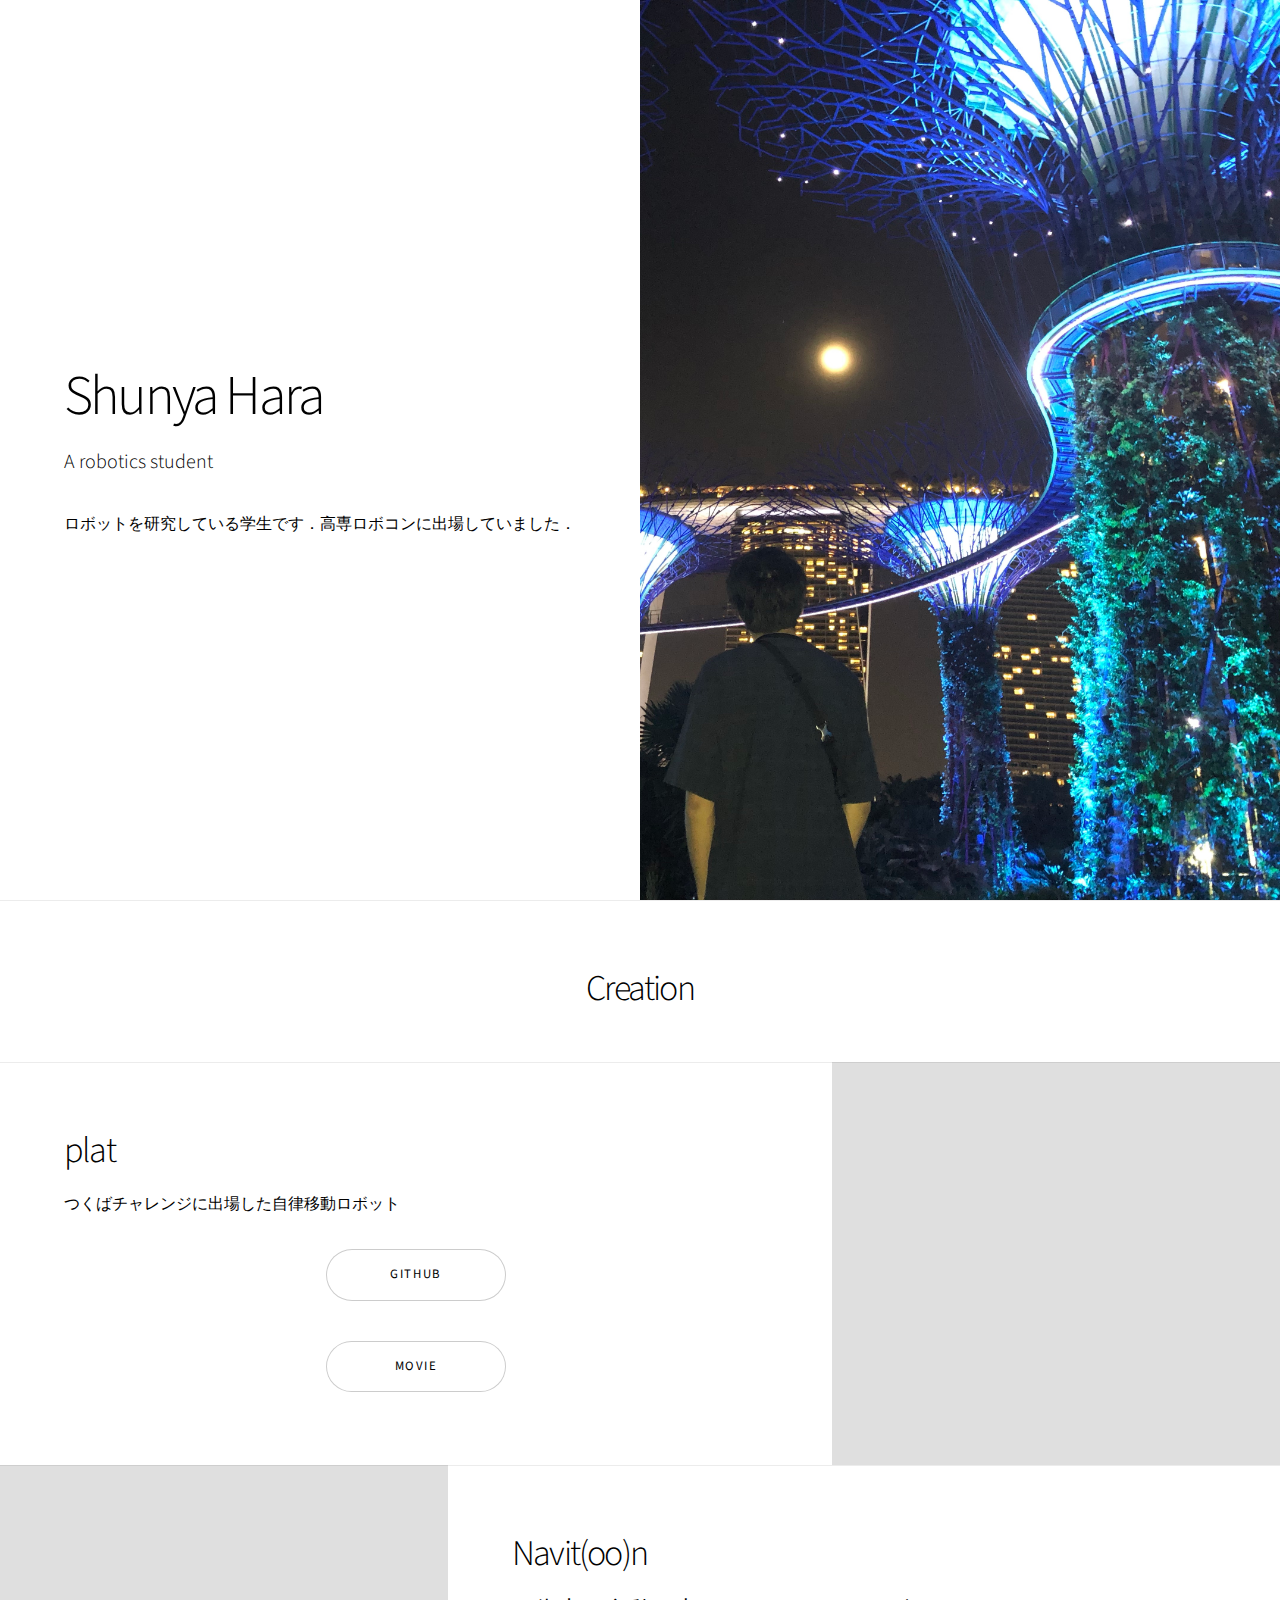
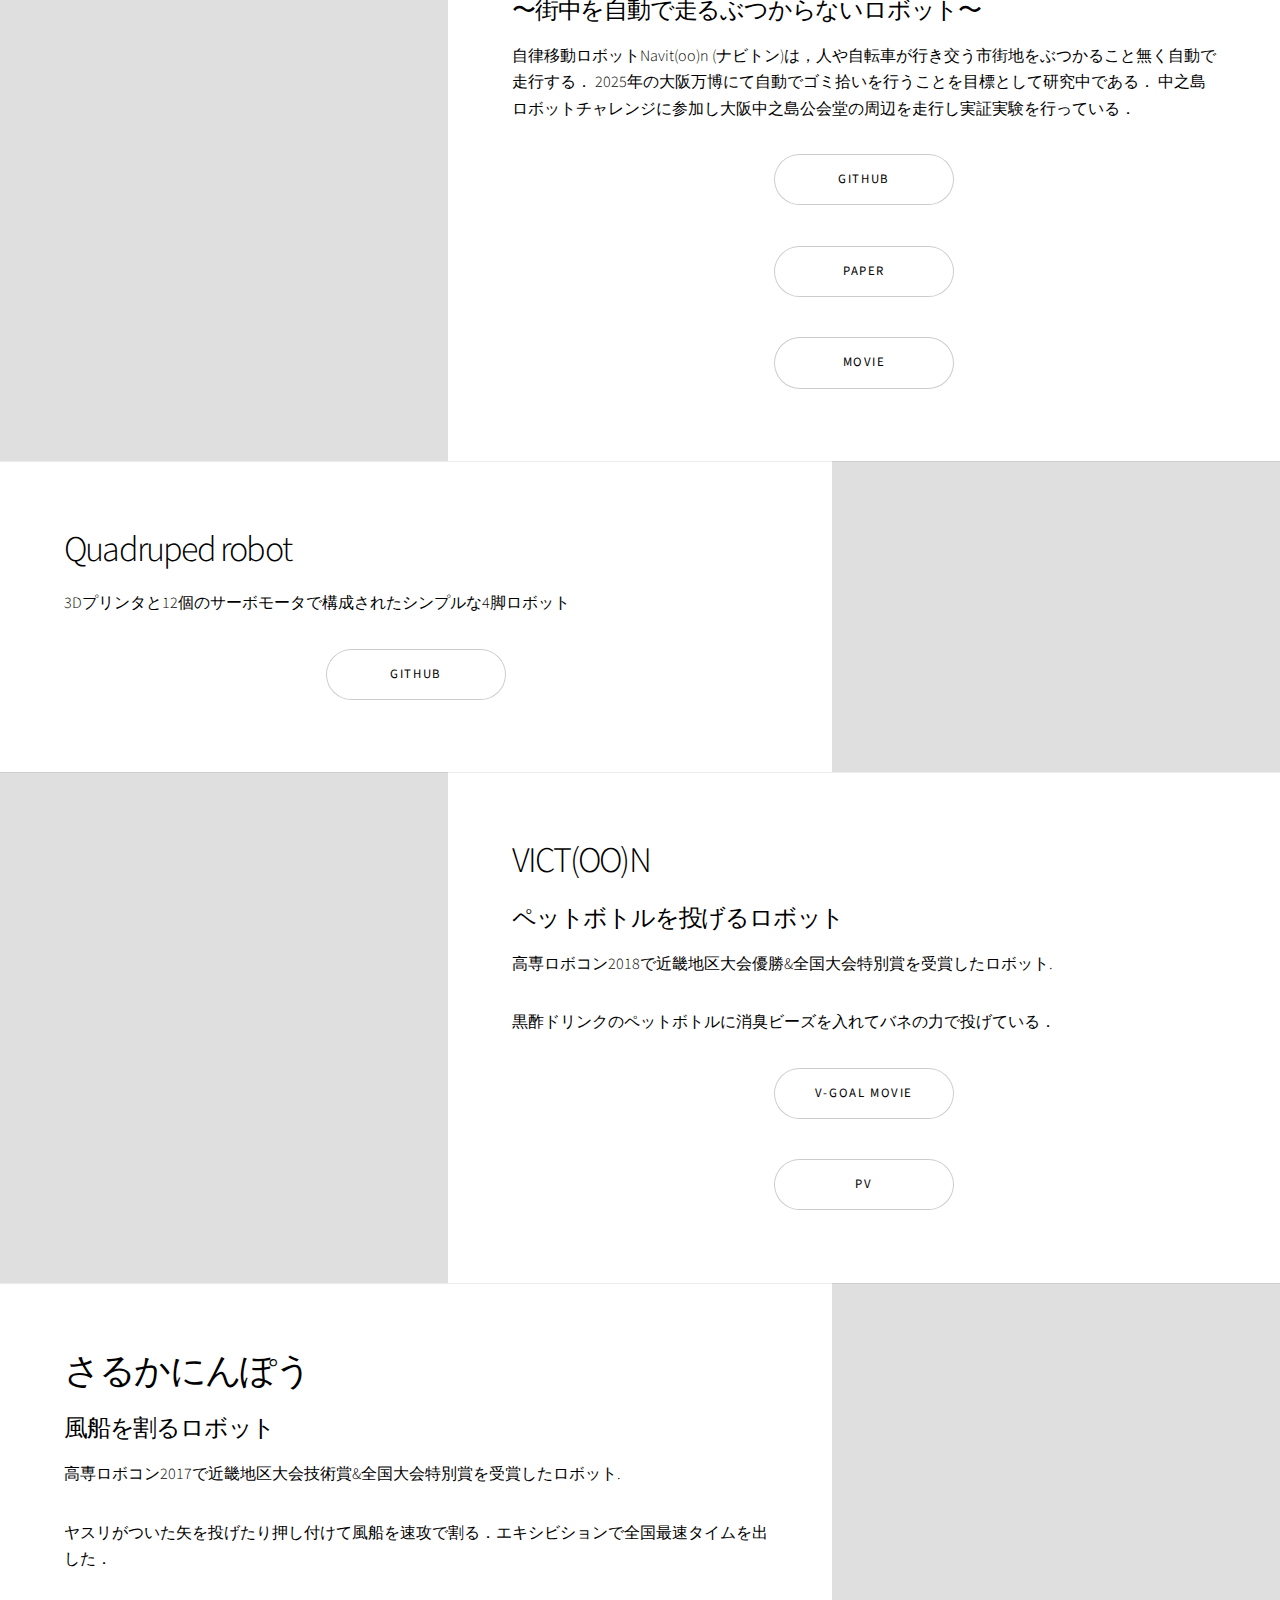
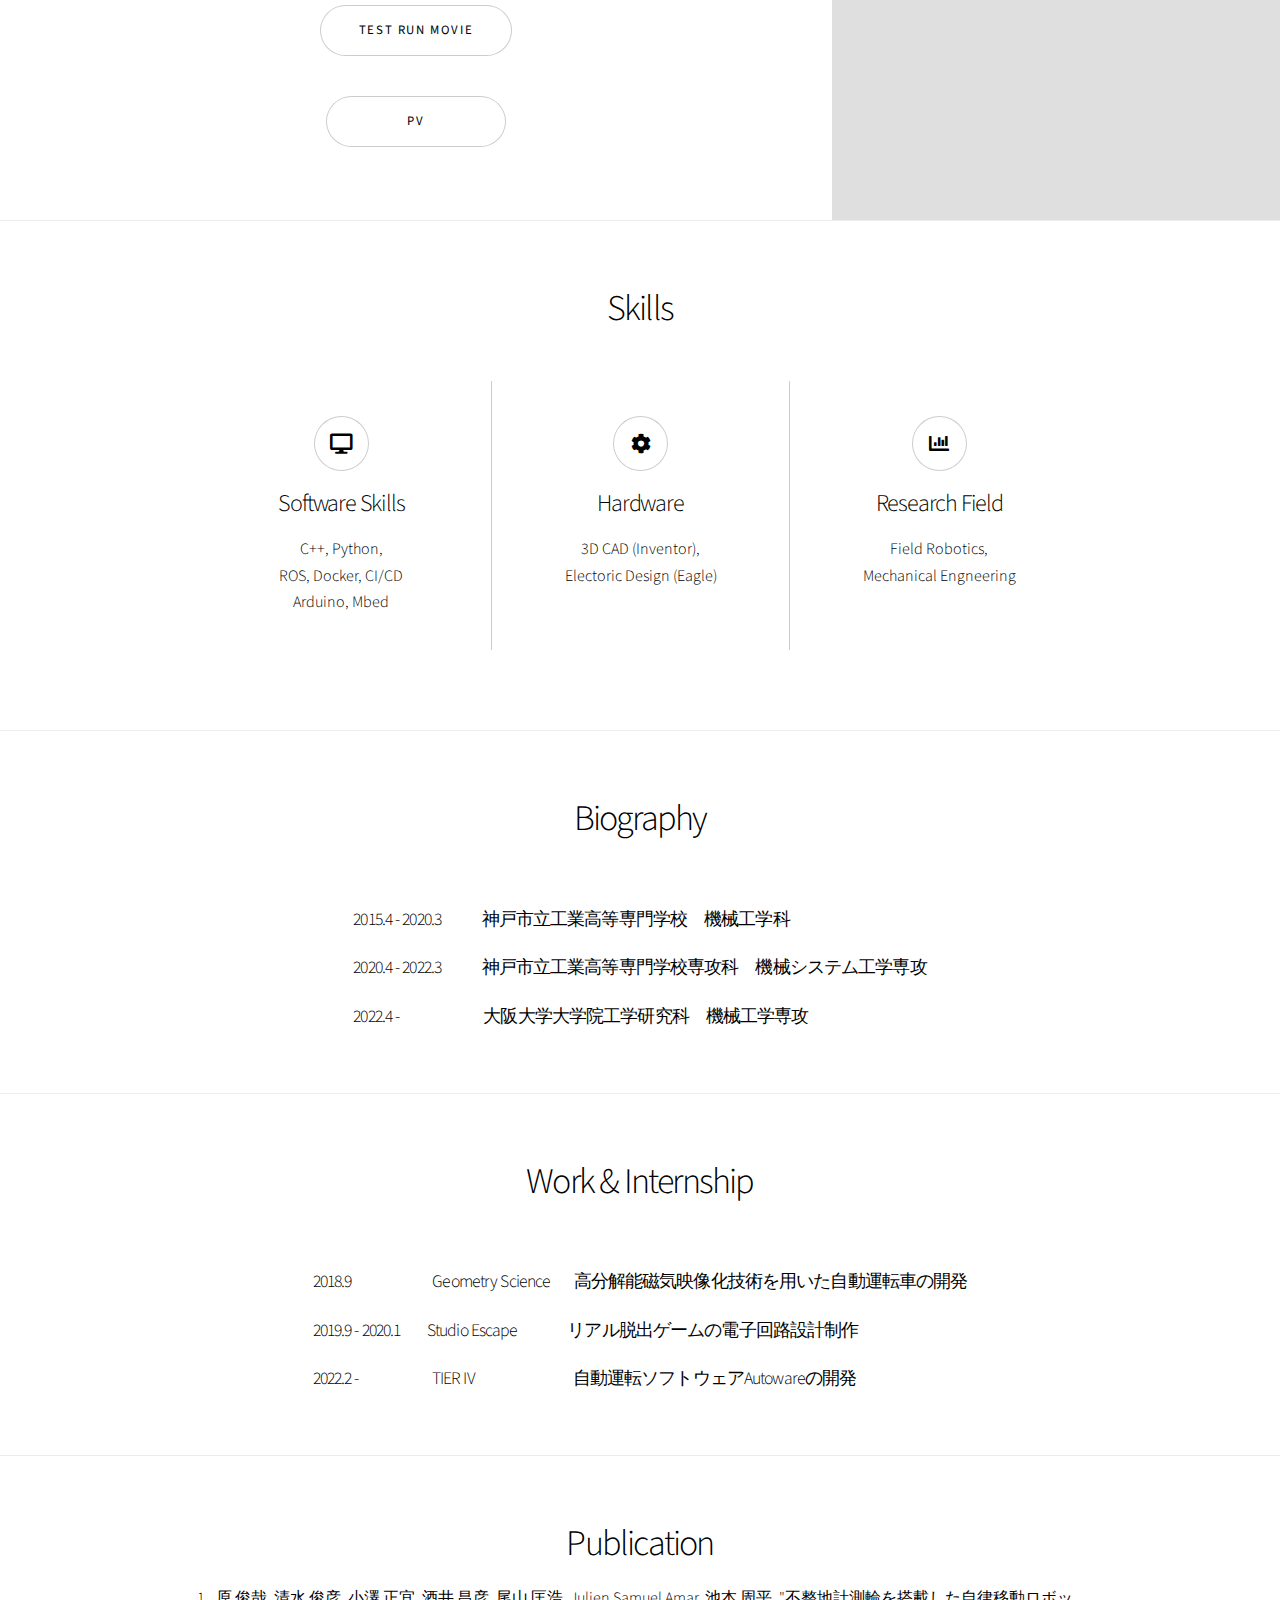
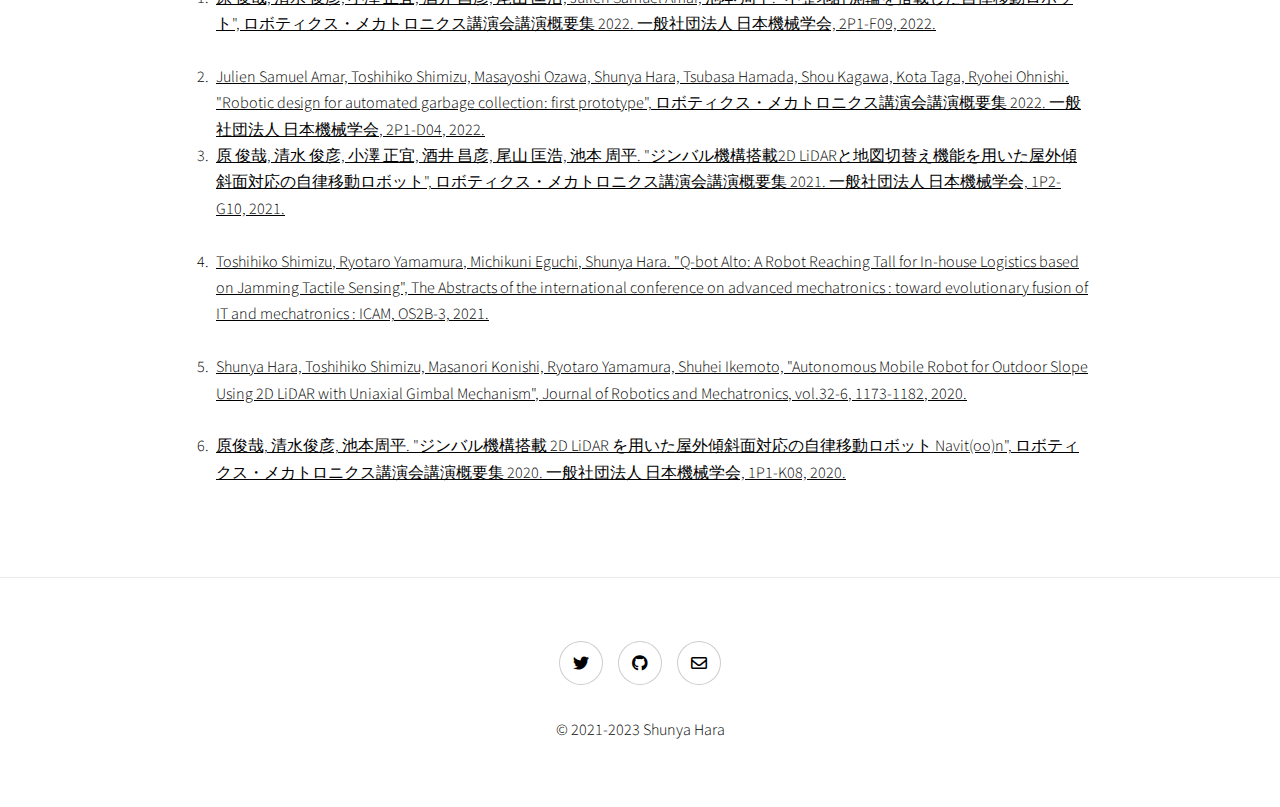
==== docs/index.html @ a6501958 "fix pub" ====
<!DOCTYPE HTML>

<html>
	<head>
		<title>Shunya Hara</title>
		<meta charset="utf-8" />
		<meta name="viewport" content="width=device-width, initial-scale=1, user-scalable=no" />
		<link rel="stylesheet" href="assets/css/main.css" />
		<noscript><link rel="stylesheet" href="assets/css/noscript.css" /></noscript>
		<link rel="icon" type="image/png" href="images/naviton_icon.jpeg">
  		<link rel="apple-touch-icon" sizes="180x180" href="images/naviton_icon.jpeg">

		<!-- Global site tag (gtag.js) - Google Analytics -->
		<script async src="https://www.googletagmanager.com/gtag/js?id=G-XMXPWL8QY9"></script>
		<script>
		  window.dataLayer = window.dataLayer || [];
		  function gtag(){dataLayer.push(arguments);}
		  gtag('js', new Date());

		  gtag('config', 'G-XMXPWL8QY9');
		</script>

	</head>
	<body class="is-preload">

		<!-- Wrapper -->
			<div id="wrapper" class="divided">

				<!-- abst -->
					<section class="banner style1 orient-left content-align-left image-position-right fullscreen onload-image-fade-in onload-content-fade-right">
						<div class="content">
							<h1>Shunya Hara</h1>
							<p class="major">A robotics student</p>
							<p>ロボットを研究している学生です．高専ロボコンに出場していました．</p>
							
						</div>
						<div class="image">
							<img src="images/singapore.jpg" alt="top photo" width="100%" height="100%" />
						</div>
					</section>

				<!-- 創作物　タイトル -->
					<section class="wrapper style1 align-center">
						<div class="inner">
							<h2>Creation</h2>
						</div>
					</section>
				
				<!-- plat -->
				<section class="spotlight style1 orient-left content-align-left image-position-center onscroll-image-fade-in">
					<div class="content">
						<h2>plat</h2>
						
						<p>つくばチャレンジに出場した自律移動ロボット</p>
						<ul class="actions stacked align-center">
							<li><a href="https://github.com/tamago117/plat" class="button large wide smooth-scroll-middle">github</a></li>
						</ul>

						<ul class="actions stacked align-center">
							<li><a href="https://youtu.be/ahRZplaeSao" class="button large wide smooth-scroll-middle">movie</a></li>
						</ul>
					</div>
					<div class="image">
						<img src="images/plat.jpeg" alt="" width="100%" height="100%" />
					</div>
				</section>

				<!-- naviton -->
					<section class="spotlight style1 orient-right content-align-left image-position-center onscroll-image-fade-in" id="first">
						<div class="content">
							<h2>Navit(oo)n</h2>
							<h3>〜街中を自動で走るぶつからないロボット〜</h3>
							<p>自律移動ロボットNavit(oo)n (ナビトン)は，人や自転車が行き交う市街地をぶつかること無く自動で走行する．
								2025年の大阪万博にて自動でゴミ拾いを行うことを目標として研究中である．
								中之島ロボットチャレンジに参加し大阪中之島公会堂の周辺を走行し実証実験を行っている．
							</p>
							<ul class="actions stacked align-center">
								<li><a href="https://github.com/hrjp/naviton" class="button large wide smooth-scroll-middle">github</a></li>
							</ul>

							<ul class="actions stacked align-center">
								<li><a href="https://www.fujipress.jp/jrm/rb/robot003200061173/" class="button large wide smooth-scroll-middle">paper</a></li>
							</ul>

							<ul class="actions stacked align-center">
								<li><a href="https://drive.google.com/file/d/1qLCicORZV-AnxnOM8dhsfFA3bFDpE0UH/view" class="button large wide smooth-scroll-middle">movie</a></li>
							</ul>
							
						</div>
						<div class="image">
							<img src="images/meriken2.jpg" alt="" width="100%" height="100%" />
						</div>
					</section>



				<!-- spoton -->
					<section class="spotlight style1 orient-left content-align-left image-position-center onscroll-image-fade-in">
						<div class="content">
							<h2>Quadruped robot</h2>
							
							<p>3Dプリンタと12個のサーボモータで構成されたシンプルな4脚ロボット</p>
							<ul class="actions stacked align-center">
								<li><a href="https://github.com/hrjp/spoton_teensy" class="button large wide smooth-scroll-middle">github</a></li>
							</ul>
						</div>
						<div class="image">
							<img src="images/4leg.JPG" alt="" width="100%" height="100%" />
						</div>
					</section>

				<!-- victon -->
				<section class="spotlight style1 orient-right content-align-left image-position-center onscroll-image-fade-in" id="first">
					<div class="content">
						<h2>VICT(OO)N</h2>
						<h3>ペットボトルを投げるロボット</h3>
						<p>高専ロボコン2018で近畿地区大会優勝&全国大会特別賞を受賞したロボット.</p>
						<p>黒酢ドリンクのペットボトルに消臭ビーズを入れてバネの力で投げている．</p>
						<ul class="actions stacked align-center">
							<li><a href="https://youtu.be/lEAJkTNWfJU" class="button large wide smooth-scroll-middle">V-Goal Movie</a></li>
						</ul>
						<ul class="actions stacked align-center">
							<li><a href="https://youtu.be/rKM8hVcX9Dw" class="button large wide smooth-scroll-middle">PV</a></li>
						</ul>
					</div>
					<div class="image">
						<img src="images/victon.jpg" alt="" />
					</div>
				</section>
				

				<!-- sarukaninpo -->
				<section class="spotlight style1 orient-left content-align-left image-position-center onscroll-image-fade-in">
					<div class="content">
						<h2>さるかにんぽう</h2>
						<h3>風船を割るロボット</h3>
						<p>高専ロボコン2017で近畿地区大会技術賞&全国大会特別賞を受賞したロボット.</p>
						<p>ヤスリがついた矢を投げたり押し付けて風船を速攻で割る．エキシビションで全国最速タイムを出した．</p>
						<ul class="actions stacked align-center">
							<li><a href="https://youtu.be/CZy7zcKAWuw" class="button large wide smooth-scroll-middle">Test run Movie</a></li>
						</ul>
						<ul class="actions stacked align-center">
							<li><a href="https://youtu.be/S2W2XImrIyA" class="button large wide smooth-scroll-middle">PV</a></li>
						</ul>
					</div>
					<div class="image">
						<img src="images/sarukaninpo.jpg" alt="" />
					</div>
				</section>

				<!-- Skills -->
				<section class="wrapper style1 align-center">
					<div class="inner">
						<h2>Skills</h2>
						<div class="items style1 medium">
							<section>
								<span class="icon solid style2 major fa-desktop"></span>
								<h3>Software Skills</h3>
								<p>C++, Python,<br>ROS, Docker, CI/CD<br>Arduino, Mbed</p>
							</section>
							<section>
								<span class="icon solid style2 major fa-cog"></span>
								<h3>Hardware</h3>
								<p>3D CAD (Inventor), <br>Electoric Design (Eagle)</p>
							</section>
							<section>
								<span class="icon solid style2 major fa-chart-bar"></span>
								<h3>Research Field</h3>
								<p> Field Robotics,<br>Mechanical Engneering</p>
							</section>
							
						</div>
					</div>
				</section>



				<!-- 略歴 -->
				<section class="wrapper style1 align-center">
					<div class="inner">
						<h2>Biography</h2>
						
						<div class="index align-center">
							<div class="align-left" >
								<h4 style="margin-right:auto; margin-left:auto;">
									<span>2015.4 - 2020.3 　　</span>
									<span>神戸市立工業高等専門学校　機械工学科</span>
									<br><br>

									<span>2020.4 - 2022.3 　　</span>
									<span>神戸市立工業高等専門学校専攻科　機械システム工学専攻</span>
									<br><br>

									<span>2022.4 - &nbsp;&nbsp;&nbsp;　　　　</span>
									<span>大阪大学大学院工学研究科　機械工学専攻</span>
								</h4>
							</div>
						</div>
					</div>
				</section>
				
				
				<!-- 職歴 -->
				<section class="wrapper style1 align-center">

					<div class="inner">
						<h2>Work & Internship</h2>

						<!-- 職歴　セクション -->
						<div class="index align-center">
							<div class="align-left" >
								<h4 style="margin-right:auto; margin-left:auto;">
									<a href= "https://ig-instrum.co.jp/" >
										<span>2018.9 &nbsp;&nbsp;　　　　</span>
										<span>Geometry Science 　</span>
										<span>高分解能磁気映像化技術を用いた自動運転車の開発</span>
										<br><br>
									</a>

									<a href= "https://www.studioescape.jp/" >
										<span>2019.9 - 2020.1 &nbsp;　</span>
										<span>Studio Escape &nbsp;&nbsp;&nbsp;　　</span>
										<span>リアル脱出ゲームの電子回路設計制作</span>
										<br><br>
									</a>

									<a href= "https://tier4.jp/" >
										<span>2022.2 - &nbsp;&nbsp;&nbsp;&nbsp;&nbsp;　　　</span>
										<span>TIER IV &nbsp;&nbsp;　　　　　</span>
										<span>自動運転ソフトウェアAutowareの開発</span>
									</a>
								</h4>
							</div>
						</div>
					</div>
				</section>


				<!-- 出版物 -->
					<section class="wrapper style1 align-center">
						<div class="inner">
						<!-- 文献 List -->
							<section>
								<header>
									<h2>Publication</h2>
								</header>
								<div class="content align-left">
									<ol>
										<li><a href= "https://www.jstage.jst.go.jp/article/jsmermd/2022/0/2022_2P1-F09/_article/-char/ja/" >
											原 俊哉, 清水 俊彦, 小澤 正宜, 酒井 昌彦, 尾山 匡浩, Julien Samuel Amar, 池本 周平. "不整地計測輪を搭載した自律移動ロボット", ロボティクス・メカトロニクス講演会講演概要集 2022. 一般社団法人 日本機械学会, 2P1-F09, 2022.</a></li>
											<br>
										<li><a href= "https://www.jstage.jst.go.jp/article/jsmermd/2022/0/2022_2P1-D04/_article/-char/ja/" >
											Julien Samuel Amar, Toshihiko Shimizu, Masayoshi Ozawa, Shunya Hara, Tsubasa Hamada, Shou Kagawa, Kota Taga, Ryohei Ohnishi. "Robotic design for automated garbage collection: first prototype", ロボティクス・メカトロニクス講演会講演概要集 2022. 一般社団法人 日本機械学会, 2P1-D04, 2022.</a></li>
										<li><a href= "https://www.jstage.jst.go.jp/article/jsmermd/2021/0/2021_1P2-G10/_article/-char/ja/" >
											原 俊哉, 清水 俊彦, 小澤 正宜, 酒井 昌彦, 尾山 匡浩, 池本 周平. "ジンバル機構搭載2D LiDARと地図切替え機能を用いた屋外傾斜面対応の自律移動ロボット", ロボティクス・メカトロニクス講演会講演概要集 2021. 一般社団法人 日本機械学会, 1P2-G10, 2021.</a></li>
											<br>
										<li><a href= "https://www.jstage.jst.go.jp/article/jsmeicam/2021.7/0/2021.7_OS2B-3/_article/-char/ja" >
											Toshihiko Shimizu, Ryotaro Yamamura, Michikuni Eguchi, Shunya Hara. "Q-bot Alto: A Robot Reaching Tall for In-house Logistics based on Jamming Tactile Sensing", The Abstracts of the international conference on advanced mechatronics : toward evolutionary fusion of IT and mechatronics : ICAM, OS2B-3, 2021.</a></li>
											<br>
										<li><a href= "https://www.fujipress.jp/jrm/rb/robot003200061173/" >
											Shunya Hara, Toshihiko Shimizu, Masanori Konishi, Ryotaro Yamamura, Shuhei Ikemoto, "Autonomous Mobile Robot for Outdoor Slope Using 2D LiDAR with Uniaxial Gimbal Mechanism", Journal of Robotics and Mechatronics, vol.32-6, 1173-1182, 2020.</a></li>
											<br>
										<li><a href= "https://www.jstage.jst.go.jp/article/jsmermd/2020/0/2020_1P1-K08/_article/-char/ja/" >
											原俊哉, 清水俊彦, 池本周平. "ジンバル機構搭載 2D LiDAR を用いた屋外傾斜面対応の自律移動ロボット Navit(oo)n", ロボティクス・メカトロニクス講演会講演概要集 2020. 一般社団法人 日本機械学会, 1P1-K08, 2020.</a></li>
											<br>
									</ol>
								</div>
							</section>
						</div>
					</section>
					

				<!-- Footer -->
					<footer class="wrapper style1 align-center">
						<div class="inner">
							<ul class="icons">
								<li><a href="https://mobile.twitter.com/_hrjp" class="icon brands style2 fa-twitter"><span class="label">Twitter</span></a></li>
								<!--<li><a href="#" class="icon brands style2 fa-facebook-f"><span class="label">Facebook</span></a></li>
								<li><a href="#" class="icon brands style2 fa-instagram"><span class="label">Instagram</span></a></li>
								<li><a href="#" class="icon brands style2 fa-linkedin"><span class="label">LinkedIn</span></a></li>-->
								<li><a href="https://github.com/hrjp" class="icon brands style2 fa-github"><span class="label">Github</span></a></li>
								<li><a href="mailto:hrjp00@gmail.com" class="icon style2 fa-envelope"><span class="label">Email</span></a></li>
							</ul>
							<p>&copy; 2021-2023 Shunya Hara</p>
						</div>
					</footer>

			</div>

		<!-- Scripts -->
			<script src="assets/js/jquery.min.js"></script>
			<script src="assets/js/jquery.scrollex.min.js"></script>
			<script src="assets/js/jquery.scrolly.min.js"></script>
			<script src="assets/js/browser.min.js"></script>
			<script src="assets/js/breakpoints.min.js"></script>
			<script src="assets/js/util.js"></script>
			<script src="assets/js/main.js"></script>

	</body>
</html>
---- docs/assets/css/main.css ----
@import url(fontawesome-all.min.css);
@import url("https://fonts.googleapis.com/css?family=Source+Sans+Pro:300,300i,400,400i");

/*
	Story by HTML5 UP
	html5up.net | @ajlkn
	Free for personal and commercial use under the CCA 3.0 license (html5up.net/license)
*/

html, body, div, span, applet, object,
iframe, h1, h2, h3, h4, h5, h6, p, blockquote,
pre, a, abbr, acronym, address, big, cite,
code, del, dfn, em, img, ins, kbd, q, s, samp,
small, strike, strong, sub, sup, tt, var, b,
u, i, center, dl, dt, dd, ol, ul, li, fieldset,
form, label, legend, table, caption, tbody,
tfoot, thead, tr, th, td, article, aside,
canvas, details, embed, figure, figcaption,
footer, header, hgroup, menu, nav, output, ruby,
section, summary, time, mark, audio, video {
	margin: 0;
	padding: 0;
	border: 0;
	font-size: 100%;
	font: inherit;
	vertical-align: baseline;}

article, aside, details, figcaption, figure,
footer, header, hgroup, menu, nav, section {
	display: block;}

body {
	line-height: 1;
}

ol, ul {
	list-style: none;
}

blockquote, q {
	quotes: none;
}

	blockquote:before, blockquote:after, q:before, q:after {
		content: '';
		content: none;
	}

table {
	border-collapse: collapse;
	border-spacing: 0;
}

body {
	-webkit-text-size-adjust: none;
}

mark {
	background-color: transparent;
	color: inherit;
}

input::-moz-focus-inner {
	border: 0;
	padding: 0;
}

input, select, textarea {
	-moz-appearance: none;
	-webkit-appearance: none;
	-ms-appearance: none;
	appearance: none;
}

span {
	display: inline-block;
}

/* Basic */

	@-ms-viewport {
		width: device-width;
	}

	body {
		-ms-overflow-style: scrollbar;
	}

	@media screen and (max-width: 480px) {

		html, body {
			min-width: 320px;
		}

	}

	html {
		box-sizing: border-box;
	}

	*, *:before, *:after {
		box-sizing: inherit;
	}

	body {
		background: #ffffff;
	}

		body.is-preload *, body.is-preload *:before, body.is-preload *:after {
			-moz-animation: none !important;
			-webkit-animation: none !important;
			-ms-animation: none !important;
			animation: none !important;
			-moz-transition: none !important;
			-webkit-transition: none !important;
			-ms-transition: none !important;
			transition: none !important;
		}

/* Type */

	html {
		font-size: 18pt;
	}

		@media screen and (max-width: 1680px) {

			html {
				font-size: 14pt;
			}

		}

		@media screen and (max-width: 1280px) {

			html {
				font-size: 12pt;
			}

		}

		@media screen and (max-width: 736px) {

			html {
				font-size: 11pt;
			}

		}

		@media screen and (max-width: 360px) {

			html {
				font-size: 10pt;
			}

		}

	body {
		background-color: #ffffff;
		color: #000000;
	}

	body, input, select, textarea {
		font-family: "Source Sans Pro", Helvetica, sans-serif;
		font-size: 1rem;
		font-weight: 300;
		line-height: 1.65;
	}

	a {
		-moz-transition: color 0.2s ease-in-out;
		-webkit-transition: color 0.2s ease-in-out;
		-ms-transition: color 0.2s ease-in-out;
		transition: color 0.2s ease-in-out;
		text-decoration: underline;
	}

		a:hover {
			text-decoration: none;
		}

	strong, b {
		font-weight: 400;
	}

	em, i {
		font-style: italic;
	}

	p {
		margin: 0 0 2rem 0;
	}

		p.major {
			font-size: 1.25rem;
		}

	h1, h2, h3, h4, h5, h6 {
		font-weight: 300;
		line-height: 1.375;
		letter-spacing: -0.05em;
		margin: 0 0 1rem 0;
	}

		h1 a, h2 a, h3 a, h4 a, h5 a, h6 a {
			color: inherit;
			text-decoration: none;
		}

	h1 {
		font-size: 3.5rem;
		line-height: 1.2;
	}

	h2 {
		font-size: 2.25rem;
	}

	h3 {
		font-size: 1.5rem;
	}

	h4 {
		font-size: 1.1rem;
	}

	h5 {
		font-size: 0.9rem;
	}

	h6 {
		font-size: 0.7rem;
	}

	sub {
		font-size: 0.8rem;
		position: relative;
		top: 0.5rem;
	}

	sup {
		font-size: 0.8rem;
		position: relative;
		top: -0.5rem;
	}

	blockquote {
		border-left: solid 4px;
		font-style: italic;
		margin: 0 0 2rem 0;
		padding: 0.5rem 0 0.5rem 2rem;
	}

	code {
		border-radius: 4px;
		font-family: "Courier New", monospace;
		font-size: 0.9em;
		margin: 0 0.25rem;
		padding: 0.25rem 0.325rem;
	}

	pre {
		-webkit-overflow-scrolling: touch;
		font-family: "Courier New", monospace;
		font-size: 0.9em;
		margin: 0 0 2rem 0;
	}

		pre code {
			display: block;
			line-height: 1.5;
			padding: 0.75rem 1rem;
			overflow-x: auto;
		}

	hr {
		border: 0;
		border-bottom: solid 1px;
		margin: 2.5rem 0;
	}

		hr.major {
			margin: 3.5rem 0;
		}

	.align-left {
		text-align: left;
	}

	.align-center {
		text-align: center;
	}

	.align-right {
		text-align: right;
	}

	@media screen and (max-width: 736px) {

		p.major {
			font-size: 1.1rem;
		}

		h1 {
			font-size: 2.5rem;
		}

		h2 {
			font-size: 2rem;
		}

		h3 {
			font-size: 1.25rem;
		}

		h4 {
			font-size: 1rem;
		}

	}

	input, select, textarea {
		color: #000000;
	}

	a {
		color: #000000;
	}

		a:hover {
			color: #47D3E5;
		}

	strong, b {
		color: #000000;
	}

	h1, h2, h3, h4, h5, h6 {
		color: #000000;
	}

	blockquote {
		border-left-color: rgba(0, 0, 0, 0.2);
	}

	code {
		background: rgba(0, 0, 0, 0.05);
		border-color: rgba(0, 0, 0, 0.2);
	}

	hr {
		border-bottom-color: rgba(0, 0, 0, 0.2);
	}

/* Row */

	.row {
		display: flex;
		flex-wrap: wrap;
		box-sizing: border-box;
		align-items: stretch;
	}

		.row > * {
			box-sizing: border-box;
		}

		.row.gtr-uniform > * > :last-child {
			margin-bottom: 0;
		}

		.row.aln-left {
			justify-content: flex-start;
		}

		.row.aln-center {
			justify-content: center;
		}

		.row.aln-right {
			justify-content: flex-end;
		}

		.row.aln-top {
			align-items: flex-start;
		}

		.row.aln-middle {
			align-items: center;
		}

		.row.aln-bottom {
			align-items: flex-end;
		}

		.row > .imp {
			order: -1;
		}

		.row > .col-1 {
			width: 8.33333%;
		}

		.row > .off-1 {
			margin-left: 8.33333%;
		}

		.row > .col-2 {
			width: 16.66667%;
		}

		.row > .off-2 {
			margin-left: 16.66667%;
		}

		.row > .col-3 {
			width: 25%;
		}

		.row > .off-3 {
			margin-left: 25%;
		}

		.row > .col-4 {
			width: 33.33333%;
		}

		.row > .off-4 {
			margin-left: 33.33333%;
		}

		.row > .col-5 {
			width: 41.66667%;
		}

		.row > .off-5 {
			margin-left: 41.66667%;
		}

		.row > .col-6 {
			width: 50%;
		}

		.row > .off-6 {
			margin-left: 50%;
		}

		.row > .col-7 {
			width: 58.33333%;
		}

		.row > .off-7 {
			margin-left: 58.33333%;
		}

		.row > .col-8 {
			width: 66.66667%;
		}

		.row > .off-8 {
			margin-left: 66.66667%;
		}

		.row > .col-9 {
			width: 75%;
		}

		.row > .off-9 {
			margin-left: 75%;
		}

		.row > .col-10 {
			width: 83.33333%;
		}

		.row > .off-10 {
			margin-left: 83.33333%;
		}

		.row > .col-11 {
			width: 91.66667%;
		}

		.row > .off-11 {
			margin-left: 91.66667%;
		}

		.row > .col-12 {
			width: 100%;
		}

		.row > .off-12 {
			margin-left: 100%;
		}

		.row.gtr-0 {
			margin-top: 0;
			margin-left: 0rem;
		}

			.row.gtr-0 > * {
				padding: 0 0 0 0rem;
			}

			.row.gtr-0.gtr-uniform {
				margin-top: 0rem;
			}

				.row.gtr-0.gtr-uniform > * {
					padding-top: 0rem;
				}

		.row.gtr-25 {
			margin-top: 0;
			margin-left: -0.5rem;
		}

			.row.gtr-25 > * {
				padding: 0 0 0 0.5rem;
			}

			.row.gtr-25.gtr-uniform {
				margin-top: -0.5rem;
			}

				.row.gtr-25.gtr-uniform > * {
					padding-top: 0.5rem;
				}

		.row.gtr-50 {
			margin-top: 0;
			margin-left: -1rem;
		}

			.row.gtr-50 > * {
				padding: 0 0 0 1rem;
			}

			.row.gtr-50.gtr-uniform {
				margin-top: -1rem;
			}

				.row.gtr-50.gtr-uniform > * {
					padding-top: 1rem;
				}

		.row {
			margin-top: 0;
			margin-left: -2rem;
		}

			.row > * {
				padding: 0 0 0 2rem;
			}

			.row.gtr-uniform {
				margin-top: -2rem;
			}

				.row.gtr-uniform > * {
					padding-top: 2rem;
				}

		.row.gtr-150 {
			margin-top: 0;
			margin-left: -3rem;
		}

			.row.gtr-150 > * {
				padding: 0 0 0 3rem;
			}

			.row.gtr-150.gtr-uniform {
				margin-top: -3rem;
			}

				.row.gtr-150.gtr-uniform > * {
					padding-top: 3rem;
				}

		.row.gtr-200 {
			margin-top: 0;
			margin-left: -4rem;
		}

			.row.gtr-200 > * {
				padding: 0 0 0 4rem;
			}

			.row.gtr-200.gtr-uniform {
				margin-top: -4rem;
			}

				.row.gtr-200.gtr-uniform > * {
					padding-top: 4rem;
				}

		@media screen and (max-width: 1680px) {

			.row {
				display: flex;
				flex-wrap: wrap;
				box-sizing: border-box;
				align-items: stretch;
			}

				.row > * {
					box-sizing: border-box;
				}

				.row.gtr-uniform > * > :last-child {
					margin-bottom: 0;
				}

				.row.aln-left {
					justify-content: flex-start;
				}

				.row.aln-center {
					justify-content: center;
				}

				.row.aln-right {
					justify-content: flex-end;
				}

				.row.aln-top {
					align-items: flex-start;
				}

				.row.aln-middle {
					align-items: center;
				}

				.row.aln-bottom {
					align-items: flex-end;
				}

				.row > .imp-xlarge {
					order: -1;
				}

				.row > .col-1-xlarge {
					width: 8.33333%;
				}

				.row > .off-1-xlarge {
					margin-left: 8.33333%;
				}

				.row > .col-2-xlarge {
					width: 16.66667%;
				}

				.row > .off-2-xlarge {
					margin-left: 16.66667%;
				}

				.row > .col-3-xlarge {
					width: 25%;
				}

				.row > .off-3-xlarge {
					margin-left: 25%;
				}

				.row > .col-4-xlarge {
					width: 33.33333%;
				}

				.row > .off-4-xlarge {
					margin-left: 33.33333%;
				}

				.row > .col-5-xlarge {
					width: 41.66667%;
				}

				.row > .off-5-xlarge {
					margin-left: 41.66667%;
				}

				.row > .col-6-xlarge {
					width: 50%;
				}

				.row > .off-6-xlarge {
					margin-left: 50%;
				}

				.row > .col-7-xlarge {
					width: 58.33333%;
				}

				.row > .off-7-xlarge {
					margin-left: 58.33333%;
				}

				.row > .col-8-xlarge {
					width: 66.66667%;
				}

				.row > .off-8-xlarge {
					margin-left: 66.66667%;
				}

				.row > .col-9-xlarge {
					width: 75%;
				}

				.row > .off-9-xlarge {
					margin-left: 75%;
				}

				.row > .col-10-xlarge {
					width: 83.33333%;
				}

				.row > .off-10-xlarge {
					margin-left: 83.33333%;
				}

				.row > .col-11-xlarge {
					width: 91.66667%;
				}

				.row > .off-11-xlarge {
					margin-left: 91.66667%;
				}

				.row > .col-12-xlarge {
					width: 100%;
				}

				.row > .off-12-xlarge {
					margin-left: 100%;
				}

				.row.gtr-0 {
					margin-top: 0;
					margin-left: 0rem;
				}

					.row.gtr-0 > * {
						padding: 0 0 0 0rem;
					}

					.row.gtr-0.gtr-uniform {
						margin-top: 0rem;
					}

						.row.gtr-0.gtr-uniform > * {
							padding-top: 0rem;
						}

				.row.gtr-25 {
					margin-top: 0;
					margin-left: -0.5rem;
				}

					.row.gtr-25 > * {
						padding: 0 0 0 0.5rem;
					}

					.row.gtr-25.gtr-uniform {
						margin-top: -0.5rem;
					}

						.row.gtr-25.gtr-uniform > * {
							padding-top: 0.5rem;
						}

				.row.gtr-50 {
					margin-top: 0;
					margin-left: -1rem;
				}

					.row.gtr-50 > * {
						padding: 0 0 0 1rem;
					}

					.row.gtr-50.gtr-uniform {
						margin-top: -1rem;
					}

						.row.gtr-50.gtr-uniform > * {
							padding-top: 1rem;
						}

				.row {
					margin-top: 0;
					margin-left: -2rem;
				}

					.row > * {
						padding: 0 0 0 2rem;
					}

					.row.gtr-uniform {
						margin-top: -2rem;
					}

						.row.gtr-uniform > * {
							padding-top: 2rem;
						}

				.row.gtr-150 {
					margin-top: 0;
					margin-left: -3rem;
				}

					.row.gtr-150 > * {
						padding: 0 0 0 3rem;
					}

					.row.gtr-150.gtr-uniform {
						margin-top: -3rem;
					}

						.row.gtr-150.gtr-uniform > * {
							padding-top: 3rem;
						}

				.row.gtr-200 {
					margin-top: 0;
					margin-left: -4rem;
				}

					.row.gtr-200 > * {
						padding: 0 0 0 4rem;
					}

					.row.gtr-200.gtr-uniform {
						margin-top: -4rem;
					}

						.row.gtr-200.gtr-uniform > * {
							padding-top: 4rem;
						}

		}

		@media screen and (max-width: 1280px) {

			.row {
				display: flex;
				flex-wrap: wrap;
				box-sizing: border-box;
				align-items: stretch;
			}

				.row > * {
					box-sizing: border-box;
				}

				.row.gtr-uniform > * > :last-child {
					margin-bottom: 0;
				}

				.row.aln-left {
					justify-content: flex-start;
				}

				.row.aln-center {
					justify-content: center;
				}

				.row.aln-right {
					justify-content: flex-end;
				}

				.row.aln-top {
					align-items: flex-start;
				}

				.row.aln-middle {
					align-items: center;
				}

				.row.aln-bottom {
					align-items: flex-end;
				}

				.row > .imp-large {
					order: -1;
				}

				.row > .col-1-large {
					width: 8.33333%;
				}

				.row > .off-1-large {
					margin-left: 8.33333%;
				}

				.row > .col-2-large {
					width: 16.66667%;
				}

				.row > .off-2-large {
					margin-left: 16.66667%;
				}

				.row > .col-3-large {
					width: 25%;
				}

				.row > .off-3-large {
					margin-left: 25%;
				}

				.row > .col-4-large {
					width: 33.33333%;
				}

				.row > .off-4-large {
					margin-left: 33.33333%;
				}

				.row > .col-5-large {
					width: 41.66667%;
				}

				.row > .off-5-large {
					margin-left: 41.66667%;
				}

				.row > .col-6-large {
					width: 50%;
				}

				.row > .off-6-large {
					margin-left: 50%;
				}

				.row > .col-7-large {
					width: 58.33333%;
				}

				.row > .off-7-large {
					margin-left: 58.33333%;
				}

				.row > .col-8-large {
					width: 66.66667%;
				}

				.row > .off-8-large {
					margin-left: 66.66667%;
				}

				.row > .col-9-large {
					width: 75%;
				}

				.row > .off-9-large {
					margin-left: 75%;
				}

				.row > .col-10-large {
					width: 83.33333%;
				}

				.row > .off-10-large {
					margin-left: 83.33333%;
				}

				.row > .col-11-large {
					width: 91.66667%;
				}

				.row > .off-11-large {
					margin-left: 91.66667%;
				}

				.row > .col-12-large {
					width: 100%;
				}

				.row > .off-12-large {
					margin-left: 100%;
				}

				.row.gtr-0 {
					margin-top: 0;
					margin-left: 0rem;
				}

					.row.gtr-0 > * {
						padding: 0 0 0 0rem;
					}

					.row.gtr-0.gtr-uniform {
						margin-top: 0rem;
					}

						.row.gtr-0.gtr-uniform > * {
							padding-top: 0rem;
						}

				.row.gtr-25 {
					margin-top: 0;
					margin-left: -0.5rem;
				}

					.row.gtr-25 > * {
						padding: 0 0 0 0.5rem;
					}

					.row.gtr-25.gtr-uniform {
						margin-top: -0.5rem;
					}

						.row.gtr-25.gtr-uniform > * {
							padding-top: 0.5rem;
						}

				.row.gtr-50 {
					margin-top: 0;
					margin-left: -1rem;
				}

					.row.gtr-50 > * {
						padding: 0 0 0 1rem;
					}

					.row.gtr-50.gtr-uniform {
						margin-top: -1rem;
					}

						.row.gtr-50.gtr-uniform > * {
							padding-top: 1rem;
						}

				.row {
					margin-top: 0;
					margin-left: -2rem;
				}

					.row > * {
						padding: 0 0 0 2rem;
					}

					.row.gtr-uniform {
						margin-top: -2rem;
					}

						.row.gtr-uniform > * {
							padding-top: 2rem;
						}

				.row.gtr-150 {
					margin-top: 0;
					margin-left: -3rem;
				}

					.row.gtr-150 > * {
						padding: 0 0 0 3rem;
					}

					.row.gtr-150.gtr-uniform {
						margin-top: -3rem;
					}

						.row.gtr-150.gtr-uniform > * {
							padding-top: 3rem;
						}

				.row.gtr-200 {
					margin-top: 0;
					margin-left: -4rem;
				}

					.row.gtr-200 > * {
						padding: 0 0 0 4rem;
					}

					.row.gtr-200.gtr-uniform {
						margin-top: -4rem;
					}

						.row.gtr-200.gtr-uniform > * {
							padding-top: 4rem;
						}

		}

		@media screen and (max-width: 980px) {

			.row {
				display: flex;
				flex-wrap: wrap;
				box-sizing: border-box;
				align-items: stretch;
			}

				.row > * {
					box-sizing: border-box;
				}

				.row.gtr-uniform > * > :last-child {
					margin-bottom: 0;
				}

				.row.aln-left {
					justify-content: flex-start;
				}

				.row.aln-center {
					justify-content: center;
				}

				.row.aln-right {
					justify-content: flex-end;
				}

				.row.aln-top {
					align-items: flex-start;
				}

				.row.aln-middle {
					align-items: center;
				}

				.row.aln-bottom {
					align-items: flex-end;
				}

				.row > .imp-medium {
					order: -1;
				}

				.row > .col-1-medium {
					width: 8.33333%;
				}

				.row > .off-1-medium {
					margin-left: 8.33333%;
				}

				.row > .col-2-medium {
					width: 16.66667%;
				}

				.row > .off-2-medium {
					margin-left: 16.66667%;
				}

				.row > .col-3-medium {
					width: 25%;
				}

				.row > .off-3-medium {
					margin-left: 25%;
				}

				.row > .col-4-medium {
					width: 33.33333%;
				}

				.row > .off-4-medium {
					margin-left: 33.33333%;
				}

				.row > .col-5-medium {
					width: 41.66667%;
				}

				.row > .off-5-medium {
					margin-left: 41.66667%;
				}

				.row > .col-6-medium {
					width: 50%;
				}

				.row > .off-6-medium {
					margin-left: 50%;
				}

				.row > .col-7-medium {
					width: 58.33333%;
				}

				.row > .off-7-medium {
					margin-left: 58.33333%;
				}

				.row > .col-8-medium {
					width: 66.66667%;
				}

				.row > .off-8-medium {
					margin-left: 66.66667%;
				}

				.row > .col-9-medium {
					width: 75%;
				}

				.row > .off-9-medium {
					margin-left: 75%;
				}

				.row > .col-10-medium {
					width: 83.33333%;
				}

				.row > .off-10-medium {
					margin-left: 83.33333%;
				}

				.row > .col-11-medium {
					width: 91.66667%;
				}

				.row > .off-11-medium {
					margin-left: 91.66667%;
				}

				.row > .col-12-medium {
					width: 100%;
				}

				.row > .off-12-medium {
					margin-left: 100%;
				}

				.row.gtr-0 {
					margin-top: 0;
					margin-left: 0rem;
				}

					.row.gtr-0 > * {
						padding: 0 0 0 0rem;
					}

					.row.gtr-0.gtr-uniform {
						margin-top: 0rem;
					}

						.row.gtr-0.gtr-uniform > * {
							padding-top: 0rem;
						}

				.row.gtr-25 {
					margin-top: 0;
					margin-left: -0.5rem;
				}

					.row.gtr-25 > * {
						padding: 0 0 0 0.5rem;
					}

					.row.gtr-25.gtr-uniform {
						margin-top: -0.5rem;
					}

						.row.gtr-25.gtr-uniform > * {
							padding-top: 0.5rem;
						}

				.row.gtr-50 {
					margin-top: 0;
					margin-left: -1rem;
				}

					.row.gtr-50 > * {
						padding: 0 0 0 1rem;
					}

					.row.gtr-50.gtr-uniform {
						margin-top: -1rem;
					}

						.row.gtr-50.gtr-uniform > * {
							padding-top: 1rem;
						}

				.row {
					margin-top: 0;
					margin-left: -2rem;
				}

					.row > * {
						padding: 0 0 0 2rem;
					}

					.row.gtr-uniform {
						margin-top: -2rem;
					}

						.row.gtr-uniform > * {
							padding-top: 2rem;
						}

				.row.gtr-150 {
					margin-top: 0;
					margin-left: -3rem;
				}

					.row.gtr-150 > * {
						padding: 0 0 0 3rem;
					}

					.row.gtr-150.gtr-uniform {
						margin-top: -3rem;
					}

						.row.gtr-150.gtr-uniform > * {
							padding-top: 3rem;
						}

				.row.gtr-200 {
					margin-top: 0;
					margin-left: -4rem;
				}

					.row.gtr-200 > * {
						padding: 0 0 0 4rem;
					}

					.row.gtr-200.gtr-uniform {
						margin-top: -4rem;
					}

						.row.gtr-200.gtr-uniform > * {
							padding-top: 4rem;
						}

		}

		@media screen and (max-width: 736px) {

			.row {
				display: flex;
				flex-wrap: wrap;
				box-sizing: border-box;
				align-items: stretch;
			}

				.row > * {
					box-sizing: border-box;
				}

				.row.gtr-uniform > * > :last-child {
					margin-bottom: 0;
				}

				.row.aln-left {
					justify-content: flex-start;
				}

				.row.aln-center {
					justify-content: center;
				}

				.row.aln-right {
					justify-content: flex-end;
				}

				.row.aln-top {
					align-items: flex-start;
				}

				.row.aln-middle {
					align-items: center;
				}

				.row.aln-bottom {
					align-items: flex-end;
				}

				.row > .imp-small {
					order: -1;
				}

				.row > .col-1-small {
					width: 8.33333%;
				}

				.row > .off-1-small {
					margin-left: 8.33333%;
				}

				.row > .col-2-small {
					width: 16.66667%;
				}

				.row > .off-2-small {
					margin-left: 16.66667%;
				}

				.row > .col-3-small {
					width: 25%;
				}

				.row > .off-3-small {
					margin-left: 25%;
				}

				.row > .col-4-small {
					width: 33.33333%;
				}

				.row > .off-4-small {
					margin-left: 33.33333%;
				}

				.row > .col-5-small {
					width: 41.66667%;
				}

				.row > .off-5-small {
					margin-left: 41.66667%;
				}

				.row > .col-6-small {
					width: 50%;
				}

				.row > .off-6-small {
					margin-left: 50%;
				}

				.row > .col-7-small {
					width: 58.33333%;
				}

				.row > .off-7-small {
					margin-left: 58.33333%;
				}

				.row > .col-8-small {
					width: 66.66667%;
				}

				.row > .off-8-small {
					margin-left: 66.66667%;
				}

				.row > .col-9-small {
					width: 75%;
				}

				.row > .off-9-small {
					margin-left: 75%;
				}

				.row > .col-10-small {
					width: 83.33333%;
				}

				.row > .off-10-small {
					margin-left: 83.33333%;
				}

				.row > .col-11-small {
					width: 91.66667%;
				}

				.row > .off-11-small {
					margin-left: 91.66667%;
				}

				.row > .col-12-small {
					width: 100%;
				}

				.row > .off-12-small {
					margin-left: 100%;
				}

				.row.gtr-0 {
					margin-top: 0;
					margin-left: 0rem;
				}

					.row.gtr-0 > * {
						padding: 0 0 0 0rem;
					}

					.row.gtr-0.gtr-uniform {
						margin-top: 0rem;
					}

						.row.gtr-0.gtr-uniform > * {
							padding-top: 0rem;
						}

				.row.gtr-25 {
					margin-top: 0;
					margin-left: -0.5rem;
				}

					.row.gtr-25 > * {
						padding: 0 0 0 0.5rem;
					}

					.row.gtr-25.gtr-uniform {
						margin-top: -0.5rem;
					}

						.row.gtr-25.gtr-uniform > * {
							padding-top: 0.5rem;
						}

				.row.gtr-50 {
					margin-top: 0;
					margin-left: -1rem;
				}

					.row.gtr-50 > * {
						padding: 0 0 0 1rem;
					}

					.row.gtr-50.gtr-uniform {
						margin-top: -1rem;
					}

						.row.gtr-50.gtr-uniform > * {
							padding-top: 1rem;
						}

				.row {
					margin-top: 0;
					margin-left: -2rem;
				}

					.row > * {
						padding: 0 0 0 2rem;
					}

					.row.gtr-uniform {
						margin-top: -2rem;
					}

						.row.gtr-uniform > * {
							padding-top: 2rem;
						}

				.row.gtr-150 {
					margin-top: 0;
					margin-left: -3rem;
				}

					.row.gtr-150 > * {
						padding: 0 0 0 3rem;
					}

					.row.gtr-150.gtr-uniform {
						margin-top: -3rem;
					}

						.row.gtr-150.gtr-uniform > * {
							padding-top: 3rem;
						}

				.row.gtr-200 {
					margin-top: 0;
					margin-left: -4rem;
				}

					.row.gtr-200 > * {
						padding: 0 0 0 4rem;
					}

					.row.gtr-200.gtr-uniform {
						margin-top: -4rem;
					}

						.row.gtr-200.gtr-uniform > * {
							padding-top: 4rem;
						}

		}

		@media screen and (max-width: 480px) {

			.row {
				display: flex;
				flex-wrap: wrap;
				box-sizing: border-box;
				align-items: stretch;
			}

				.row > * {
					box-sizing: border-box;
				}

				.row.gtr-uniform > * > :last-child {
					margin-bottom: 0;
				}

				.row.aln-left {
					justify-content: flex-start;
				}

				.row.aln-center {
					justify-content: center;
				}

				.row.aln-right {
					justify-content: flex-end;
				}

				.row.aln-top {
					align-items: flex-start;
				}

				.row.aln-middle {
					align-items: center;
				}

				.row.aln-bottom {
					align-items: flex-end;
				}

				.row > .imp-xsmall {
					order: -1;
				}

				.row > .col-1-xsmall {
					width: 8.33333%;
				}

				.row > .off-1-xsmall {
					margin-left: 8.33333%;
				}

				.row > .col-2-xsmall {
					width: 16.66667%;
				}

				.row > .off-2-xsmall {
					margin-left: 16.66667%;
				}

				.row > .col-3-xsmall {
					width: 25%;
				}

				.row > .off-3-xsmall {
					margin-left: 25%;
				}

				.row > .col-4-xsmall {
					width: 33.33333%;
				}

				.row > .off-4-xsmall {
					margin-left: 33.33333%;
				}

				.row > .col-5-xsmall {
					width: 41.66667%;
				}

				.row > .off-5-xsmall {
					margin-left: 41.66667%;
				}

				.row > .col-6-xsmall {
					width: 50%;
				}

				.row > .off-6-xsmall {
					margin-left: 50%;
				}

				.row > .col-7-xsmall {
					width: 58.33333%;
				}

				.row > .off-7-xsmall {
					margin-left: 58.33333%;
				}

				.row > .col-8-xsmall {
					width: 66.66667%;
				}

				.row > .off-8-xsmall {
					margin-left: 66.66667%;
				}

				.row > .col-9-xsmall {
					width: 75%;
				}

				.row > .off-9-xsmall {
					margin-left: 75%;
				}

				.row > .col-10-xsmall {
					width: 83.33333%;
				}

				.row > .off-10-xsmall {
					margin-left: 83.33333%;
				}

				.row > .col-11-xsmall {
					width: 91.66667%;
				}

				.row > .off-11-xsmall {
					margin-left: 91.66667%;
				}

				.row > .col-12-xsmall {
					width: 100%;
				}

				.row > .off-12-xsmall {
					margin-left: 100%;
				}

				.row.gtr-0 {
					margin-top: 0;
					margin-left: 0rem;
				}

					.row.gtr-0 > * {
						padding: 0 0 0 0rem;
					}

					.row.gtr-0.gtr-uniform {
						margin-top: 0rem;
					}

						.row.gtr-0.gtr-uniform > * {
							padding-top: 0rem;
						}

				.row.gtr-25 {
					margin-top: 0;
					margin-left: -0.5rem;
				}

					.row.gtr-25 > * {
						padding: 0 0 0 0.5rem;
					}

					.row.gtr-25.gtr-uniform {
						margin-top: -0.5rem;
					}

						.row.gtr-25.gtr-uniform > * {
							padding-top: 0.5rem;
						}

				.row.gtr-50 {
					margin-top: 0;
					margin-left: -1rem;
				}

					.row.gtr-50 > * {
						padding: 0 0 0 1rem;
					}

					.row.gtr-50.gtr-uniform {
						margin-top: -1rem;
					}

						.row.gtr-50.gtr-uniform > * {
							padding-top: 1rem;
						}

				.row {
					margin-top: 0;
					margin-left: -2rem;
				}

					.row > * {
						padding: 0 0 0 2rem;
					}

					.row.gtr-uniform {
						margin-top: -2rem;
					}

						.row.gtr-uniform > * {
							padding-top: 2rem;
						}

				.row.gtr-150 {
					margin-top: 0;
					margin-left: -3rem;
				}

					.row.gtr-150 > * {
						padding: 0 0 0 3rem;
					}

					.row.gtr-150.gtr-uniform {
						margin-top: -3rem;
					}

						.row.gtr-150.gtr-uniform > * {
							padding-top: 3rem;
						}

				.row.gtr-200 {
					margin-top: 0;
					margin-left: -4rem;
				}

					.row.gtr-200 > * {
						padding: 0 0 0 4rem;
					}

					.row.gtr-200.gtr-uniform {
						margin-top: -4rem;
					}

						.row.gtr-200.gtr-uniform > * {
							padding-top: 4rem;
						}

		}

		@media screen and (max-width: 360px) {

			.row {
				display: flex;
				flex-wrap: wrap;
				box-sizing: border-box;
				align-items: stretch;
			}

				.row > * {
					box-sizing: border-box;
				}

				.row.gtr-uniform > * > :last-child {
					margin-bottom: 0;
				}

				.row.aln-left {
					justify-content: flex-start;
				}

				.row.aln-center {
					justify-content: center;
				}

				.row.aln-right {
					justify-content: flex-end;
				}

				.row.aln-top {
					align-items: flex-start;
				}

				.row.aln-middle {
					align-items: center;
				}

				.row.aln-bottom {
					align-items: flex-end;
				}

				.row > .imp-xxsmall {
					order: -1;
				}

				.row > .col-1-xxsmall {
					width: 8.33333%;
				}

				.row > .off-1-xxsmall {
					margin-left: 8.33333%;
				}

				.row > .col-2-xxsmall {
					width: 16.66667%;
				}

				.row > .off-2-xxsmall {
					margin-left: 16.66667%;
				}

				.row > .col-3-xxsmall {
					width: 25%;
				}

				.row > .off-3-xxsmall {
					margin-left: 25%;
				}

				.row > .col-4-xxsmall {
					width: 33.33333%;
				}

				.row > .off-4-xxsmall {
					margin-left: 33.33333%;
				}

				.row > .col-5-xxsmall {
					width: 41.66667%;
				}

				.row > .off-5-xxsmall {
					margin-left: 41.66667%;
				}

				.row > .col-6-xxsmall {
					width: 50%;
				}

				.row > .off-6-xxsmall {
					margin-left: 50%;
				}

				.row > .col-7-xxsmall {
					width: 58.33333%;
				}

				.row > .off-7-xxsmall {
					margin-left: 58.33333%;
				}

				.row > .col-8-xxsmall {
					width: 66.66667%;
				}

				.row > .off-8-xxsmall {
					margin-left: 66.66667%;
				}

				.row > .col-9-xxsmall {
					width: 75%;
				}

				.row > .off-9-xxsmall {
					margin-left: 75%;
				}

				.row > .col-10-xxsmall {
					width: 83.33333%;
				}

				.row > .off-10-xxsmall {
					margin-left: 83.33333%;
				}

				.row > .col-11-xxsmall {
					width: 91.66667%;
				}

				.row > .off-11-xxsmall {
					margin-left: 91.66667%;
				}

				.row > .col-12-xxsmall {
					width: 100%;
				}

				.row > .off-12-xxsmall {
					margin-left: 100%;
				}

				.row.gtr-0 {
					margin-top: 0;
					margin-left: 0rem;
				}

					.row.gtr-0 > * {
						padding: 0 0 0 0rem;
					}

					.row.gtr-0.gtr-uniform {
						margin-top: 0rem;
					}

						.row.gtr-0.gtr-uniform > * {
							padding-top: 0rem;
						}

				.row.gtr-25 {
					margin-top: 0;
					margin-left: -0.5rem;
				}

					.row.gtr-25 > * {
						padding: 0 0 0 0.5rem;
					}

					.row.gtr-25.gtr-uniform {
						margin-top: -0.5rem;
					}

						.row.gtr-25.gtr-uniform > * {
							padding-top: 0.5rem;
						}

				.row.gtr-50 {
					margin-top: 0;
					margin-left: -1rem;
				}

					.row.gtr-50 > * {
						padding: 0 0 0 1rem;
					}

					.row.gtr-50.gtr-uniform {
						margin-top: -1rem;
					}

						.row.gtr-50.gtr-uniform > * {
							padding-top: 1rem;
						}

				.row {
					margin-top: 0;
					margin-left: -2rem;
				}

					.row > * {
						padding: 0 0 0 2rem;
					}

					.row.gtr-uniform {
						margin-top: -2rem;
					}

						.row.gtr-uniform > * {
							padding-top: 2rem;
						}

				.row.gtr-150 {
					margin-top: 0;
					margin-left: -3rem;
				}

					.row.gtr-150 > * {
						padding: 0 0 0 3rem;
					}

					.row.gtr-150.gtr-uniform {
						margin-top: -3rem;
					}

						.row.gtr-150.gtr-uniform > * {
							padding-top: 3rem;
						}

				.row.gtr-200 {
					margin-top: 0;
					margin-left: -4rem;
				}

					.row.gtr-200 > * {
						padding: 0 0 0 4rem;
					}

					.row.gtr-200.gtr-uniform {
						margin-top: -4rem;
					}

						.row.gtr-200.gtr-uniform > * {
							padding-top: 4rem;
						}

		}

/* Box */

	.box {
		border-radius: 4px;
		border: solid 1px;
		margin-bottom: 2rem;
		padding: 1.5rem;
	}

		.box > :last-child,
		.box > :last-child > :last-child,
		.box > :last-child > :last-child > :last-child {
			margin-bottom: 0;
		}

		.box.alt {
			border: 0;
			border-radius: 0;
			padding: 0;
		}

	.box {
		border-color: rgba(0, 0, 0, 0.2);
	}

/* Button */

	input[type="submit"],
	input[type="reset"],
	input[type="button"],
	button,
	.button {
		-moz-appearance: none;
		-webkit-appearance: none;
		-ms-appearance: none;
		appearance: none;
		-moz-transition: background-color 0.2s ease-in-out, box-shadow 0.2s ease-in-out, color 0.2s ease-in-out;
		-webkit-transition: background-color 0.2s ease-in-out, box-shadow 0.2s ease-in-out, color 0.2s ease-in-out;
		-ms-transition: background-color 0.2s ease-in-out, box-shadow 0.2s ease-in-out, color 0.2s ease-in-out;
		transition: background-color 0.2s ease-in-out, box-shadow 0.2s ease-in-out, color 0.2s ease-in-out;
		border: 0;
		cursor: pointer;
		display: inline-block;
		font-weight: 400;
		letter-spacing: 0.125em;
		text-align: center;
		text-decoration: none;
		text-transform: uppercase;
		white-space: nowrap;
		font-size: 0.75rem;
		max-width: 20rem;
		height: 3.75em;
		line-height: 3.75em;
		border-radius: 3.75em;
		padding: 0 2.5em;
		text-overflow: ellipsis;
		overflow: hidden;
	}

		input[type="submit"].icon:before,
		input[type="reset"].icon:before,
		input[type="button"].icon:before,
		button.icon:before,
		.button.icon:before {
			margin-right: 0.5rem;
		}

		input[type="submit"].fit,
		input[type="reset"].fit,
		input[type="button"].fit,
		button.fit,
		.button.fit {
			width: 100%;
		}

		input[type="submit"].small,
		input[type="reset"].small,
		input[type="button"].small,
		button.small,
		.button.small {
			font-size: 0.6rem;
			height: 3.325em;
			line-height: 3.325em;
			border-radius: 3.325em;
			padding: 0 2em;
		}

		input[type="submit"].large,
		input[type="reset"].large,
		input[type="button"].large,
		button.large,
		.button.large {
			font-size: 0.8rem;
			height: 4em;
			line-height: 4em;
			border-radius: 4em;
			padding: 0 3em;
		}

		input[type="submit"].wide,
		input[type="reset"].wide,
		input[type="button"].wide,
		button.wide,
		.button.wide {
			min-width: 14em;
		}

		input[type="submit"].disabled, input[type="submit"]:disabled,
		input[type="reset"].disabled,
		input[type="reset"]:disabled,
		input[type="button"].disabled,
		input[type="button"]:disabled,
		button.disabled,
		button:disabled,
		.button.disabled,
		.button:disabled {
			pointer-events: none;
			opacity: 0.25;
		}

	input[type="submit"],
	input[type="reset"],
	input[type="button"],
	button,
	.button {
		background-color: transparent;
		box-shadow: inset 0 0 0 1px rgba(0, 0, 0, 0.2);
		color: #000000 !important;
	}

		input[type="submit"]:hover,
		input[type="reset"]:hover,
		input[type="button"]:hover,
		button:hover,
		.button:hover {
			box-shadow: inset 0 0 0 1px #47D3E5;
			color: #47D3E5 !important;
		}

		input[type="submit"]:active,
		input[type="reset"]:active,
		input[type="button"]:active,
		button:active,
		.button:active {
			background-color: rgba(71, 211, 229, 0.2);
			box-shadow: inset 0 0 0 1px #47D3E5;
			color: #47D3E5 !important;
		}

		input[type="submit"].primary,
		input[type="reset"].primary,
		input[type="button"].primary,
		button.primary,
		.button.primary {
			background-color: #000000;
			box-shadow: none;
			color: #ffffff !important;
		}

			input[type="submit"].primary:hover,
			input[type="reset"].primary:hover,
			input[type="button"].primary:hover,
			button.primary:hover,
			.button.primary:hover {
				background-color: #47D3E5;
			}

			input[type="submit"].primary:active,
			input[type="reset"].primary:active,
			input[type="button"].primary:active,
			button.primary:active,
			.button.primary:active {
				background-color: #1ebdd1;
			}

/* Form */

	form {
		margin: 0 0 2rem 0;
	}

		form > :last-child {
			margin-bottom: 0;
		}

		form > .fields {
			display: -moz-flex;
			display: -webkit-flex;
			display: -ms-flex;
			display: flex;
			-moz-flex-wrap: wrap;
			-webkit-flex-wrap: wrap;
			-ms-flex-wrap: wrap;
			flex-wrap: wrap;
			width: calc(100% + 3rem);
			margin: -1.5rem 0 2rem -1.5rem;
		}

			form > .fields > .field {
				-moz-flex-grow: 0;
				-webkit-flex-grow: 0;
				-ms-flex-grow: 0;
				flex-grow: 0;
				-moz-flex-shrink: 0;
				-webkit-flex-shrink: 0;
				-ms-flex-shrink: 0;
				flex-shrink: 0;
				padding: 1.5rem 0 0 1.5rem;
				width: calc(100% - 1.5rem);
			}

				form > .fields > .field.half {
					width: calc(50% - 0.75rem);
				}

				form > .fields > .field.third {
					width: calc(100%/3 - 0.5rem);
				}

				form > .fields > .field.quarter {
					width: calc(25% - 0.375rem);
				}

		@media screen and (max-width: 480px) {

			form > .fields {
				width: calc(100% + 3rem);
				margin: -1.5rem 0 2rem -1.5rem;
			}

				form > .fields > .field {
					padding: 1.5rem 0 0 1.5rem;
					width: calc(100% - 1.5rem);
				}

					form > .fields > .field.half {
						width: calc(100% - 1.5rem);
					}

					form > .fields > .field.third {
						width: calc(100% - 1.5rem);
					}

					form > .fields > .field.quarter {
						width: calc(100% - 1.5rem);
					}

		}

	label {
		display: block;
		font-size: 0.9rem;
		font-weight: 400;
		margin: 0 0 1rem 0;
	}

	input[type="text"],
	input[type="password"],
	input[type="email"],
	input[type="tel"],
	input[type="search"],
	input[type="url"],
	select,
	textarea {
		-moz-appearance: none;
		-webkit-appearance: none;
		-ms-appearance: none;
		appearance: none;
		background-color: transparent;
		border-radius: 4px;
		border: none;
		border: solid 1px;
		color: inherit;
		display: block;
		outline: 0;
		padding: 0 0.825rem;
		text-decoration: none;
		width: 100%;
	}

		input[type="text"]:invalid,
		input[type="password"]:invalid,
		input[type="email"]:invalid,
		input[type="tel"]:invalid,
		input[type="search"]:invalid,
		input[type="url"]:invalid,
		select:invalid,
		textarea:invalid {
			box-shadow: none;
		}

	select {
		background-size: 1.25rem;
		background-repeat: no-repeat;
		background-position: calc(100% - 1rem) center;
		height: 2.75rem;
		padding-right: 2.75rem;
		text-overflow: ellipsis;
	}

		select:focus::-ms-value {
			background-color: transparent;
		}

		select::-ms-expand {
			display: none;
		}

	input[type="text"],
	input[type="password"],
	input[type="email"],
	input[type="tel"],
	input[type="search"],
	input[type="url"],
	select {
		height: 2.75rem;
	}

	textarea {
		padding: 0.75rem 1rem;
	}

	input[type="checkbox"],
	input[type="radio"] {
		-moz-appearance: none;
		-webkit-appearance: none;
		-ms-appearance: none;
		appearance: none;
		display: block;
		float: left;
		margin-right: -2rem;
		opacity: 0;
		width: 1rem;
		z-index: -1;
	}

		input[type="checkbox"] + label,
		input[type="radio"] + label {
			text-decoration: none;
			-moz-user-select: none;
			-webkit-user-select: none;
			-ms-user-select: none;
			user-select: none;
			cursor: pointer;
			display: inline-block;
			font-size: 1rem;
			font-weight: 300;
			padding-left: 2.4rem;
			padding-right: 0.75rem;
			position: relative;
			margin-bottom: 0;
		}

			input[type="checkbox"] + label:before,
			input[type="radio"] + label:before {
				-moz-osx-font-smoothing: grayscale;
				-webkit-font-smoothing: antialiased;
				display: inline-block;
				font-style: normal;
				font-variant: normal;
				text-rendering: auto;
				line-height: 1;
				text-transform: none !important;
				font-family: 'Font Awesome 5 Free';
				font-weight: 900;
			}

			input[type="checkbox"] + label:before,
			input[type="radio"] + label:before {
				border-radius: 4px;
				border: solid 1px;
				content: '';
				display: inline-block;
				font-size: 0.8rem;
				height: 1.65rem;
				left: 0;
				line-height: 1.65rem;
				position: absolute;
				text-align: center;
				top: 0;
				width: 1.65rem;
			}

		input[type="checkbox"]:checked + label:before,
		input[type="radio"]:checked + label:before {
			content: '\f00c';
		}

	input[type="checkbox"] + label:before {
		border-radius: 4px;
	}

	input[type="radio"] + label:before {
		border-radius: 100%;
	}

	::-webkit-input-placeholder {
		opacity: 1.0;
	}

	:-moz-placeholder {
		opacity: 1.0;
	}

	::-moz-placeholder {
		opacity: 1.0;
	}

	:-ms-input-placeholder {
		opacity: 1.0;
	}

	label {
		color: #000000;
	}

	input[type="text"],
	input[type="password"],
	input[type="email"],
	input[type="tel"],
	input[type="search"],
	input[type="url"],
	select,
	textarea {
		border-color: rgba(0, 0, 0, 0.2);
	}

		input[type="text"]:focus,
		input[type="password"]:focus,
		input[type="email"]:focus,
		input[type="tel"]:focus,
		input[type="search"]:focus,
		input[type="url"]:focus,
		select:focus,
		textarea:focus {
			border-color: #47D3E5;
			box-shadow: 0 0 0 1px #47D3E5;
		}

	select {
		background-image: url("data:image/svg+xml;charset=utf8,%3Csvg xmlns='http://www.w3.org/2000/svg' width='40' height='40' preserveAspectRatio='none' viewBox='0 0 40 40'%3E%3Cpath d='M9.4,12.3l10.4,10.4l10.4-10.4c0.2-0.2,0.5-0.4,0.9-0.4c0.3,0,0.6,0.1,0.9,0.4l3.3,3.3c0.2,0.2,0.4,0.5,0.4,0.9 c0,0.4-0.1,0.6-0.4,0.9L20.7,31.9c-0.2,0.2-0.5,0.4-0.9,0.4c-0.3,0-0.6-0.1-0.9-0.4L4.3,17.3c-0.2-0.2-0.4-0.5-0.4-0.9 c0-0.4,0.1-0.6,0.4-0.9l3.3-3.3c0.2-0.2,0.5-0.4,0.9-0.4S9.1,12.1,9.4,12.3z' fill='rgba(0, 0, 0, 0.2)' /%3E%3C/svg%3E");
	}

		select option {
			color: #000000;
			background: #ffffff;
		}

	input[type="checkbox"] + label,
	input[type="radio"] + label {
		color: #000000;
	}

		input[type="checkbox"] + label:before,
		input[type="radio"] + label:before {
			border-color: rgba(0, 0, 0, 0.2);
		}

	input[type="checkbox"]:checked + label:before,
	input[type="radio"]:checked + label:before {
		background-color: #000000;
		border-color: #000000;
		color: #ffffff;
	}

	input[type="checkbox"]:focus + label:before,
	input[type="radio"]:focus + label:before {
		border-color: #47D3E5;
		box-shadow: 0 0 0 1px #47D3E5;
	}

	::-webkit-input-placeholder {
		color: rgba(0, 0, 0, 0.75) !important;
	}

	:-moz-placeholder {
		color: rgba(0, 0, 0, 0.75) !important;
	}

	::-moz-placeholder {
		color: rgba(0, 0, 0, 0.75) !important;
	}

	:-ms-input-placeholder {
		color: rgba(0, 0, 0, 0.75) !important;
	}

/* Icon */

	.icon {
		text-decoration: none;
		border-bottom: none;
		position: relative;
		text-align: center;
	}

		.icon:before {
			-moz-osx-font-smoothing: grayscale;
			-webkit-font-smoothing: antialiased;
			display: inline-block;
			font-style: normal;
			font-variant: normal;
			text-rendering: auto;
			line-height: 1;
			text-transform: none !important;
			font-family: 'Font Awesome 5 Free';
			font-weight: 400;
		}

		.icon > .label {
			display: none;
		}

		.icon:before {
			line-height: inherit;
		}

		.icon.solid:before {
			font-weight: 900;
		}

		.icon.brands:before {
			font-family: 'Font Awesome 5 Brands';
		}

		.icon.style2:before {
			border-radius: 2.75em;
			display: inline-block;
			height: 2.75em;
			line-height: 2.75em;
			width: 2.75em;
		}

		.icon.major {
			display: block;
			margin: 0 0 1rem 0;
		}

			.icon.major:before {
				font-size: 1.25rem;
			}

	a.icon.style2:before {
		-moz-transition: background-color 0.2s ease-in-out, box-shadow 0.2s ease-in-out, color 0.2s ease-in-out;
		-webkit-transition: background-color 0.2s ease-in-out, box-shadow 0.2s ease-in-out, color 0.2s ease-in-out;
		-ms-transition: background-color 0.2s ease-in-out, box-shadow 0.2s ease-in-out, color 0.2s ease-in-out;
		transition: background-color 0.2s ease-in-out, box-shadow 0.2s ease-in-out, color 0.2s ease-in-out;
	}

	.icon.style2:before {
		box-shadow: inset 0 0 0 1px rgba(0, 0, 0, 0.2);
	}

	a.icon.style2:hover:before {
		box-shadow: inset 0 0 0 1px #47D3E5;
		color: #47D3E5;
	}

	a.icon.style2:active:before {
		background-color: rgba(71, 211, 229, 0.1);
		box-shadow: inset 0 0 0 1px #47D3E5;
		color: #47D3E5;
	}

/* Image */

	.image {
		border: 0;
		border-radius: 4px;
		display: inline-block;
		position: relative;
	}

		.image img {
			display: block;
			border-radius: 4px;
		}

		.image.left, .image.right {
			width: 40%;
			max-width: 10rem;
		}

			.image.left img, .image.right img {
				width: 100%;
			}

		.image.left {
			float: left;
			margin: 0 1.5rem 1rem 0;
			top: 0.25rem;
		}

		.image.right {
			float: right;
			margin: 0 0 1rem 1.5rem;
			top: 0.25rem;
		}

		.image.fit {
			display: block;
			margin: 0 0 2rem 0;
			width: 100%;
		}

			.image.fit img {
				width: 100%;
				
			}

		.image.main {
			display: block;
			margin: 0 0 3rem 0;
			width: 100%;
		}

			.image.main img {
				width: 100%;
				
			}

/* List */

	ol {
		list-style: decimal;
		margin: 0 0 2rem 0;
		padding-left: 1.25rem;
	}

		ol li {
			padding-left: 0.25rem;
		}

	ul {
		list-style: disc;
		margin: 0 0 2rem 0;
		padding-left: 1rem;
	}

		ul li {
			padding-left: 0.5rem;
		}

		ul.alt {
			list-style: none;
			padding-left: 0;
		}

			ul.alt li {
				border-top: solid 1px;
				padding: 0.5rem 0;
			}

				ul.alt li:first-child {
					border-top: 0;
					padding-top: 0;
				}

	dl {
		margin: 0 0 2rem 0;
	}

		dl dt {
			display: block;
			font-weight: 400;
			margin: 0 0 1rem 0;
		}

		dl dd {
			margin-left: 2rem;
		}

		dl.style2 dt {
			width: 25%;
			float: left;
		}

		dl.style2 dd {
			width: 70%;
			float: left;
		}

		dl.style2:after {
			content: '';
			display: block;
			clear: both;
		}

	ul.alt li {
		border-top-color: rgba(0, 0, 0, 0.2);
	}

/* Actions */

	ul.actions {
		display: -moz-flex;
		display: -webkit-flex;
		display: -ms-flex;
		display: flex;
		cursor: default;
		list-style: none;
		margin-left: -1rem;
		padding-left: 0;
	}

		ul.actions li {
			padding: 0 0 0 1rem;
			vertical-align: middle;
		}

		ul.actions.special {
			-moz-justify-content: center;
			-webkit-justify-content: center;
			-ms-justify-content: center;
			justify-content: center;
			width: 100%;
			margin-left: 0;
		}

			ul.actions.special li:first-child {
				padding-left: 0;
			}

		ul.actions.stacked {
			-moz-flex-direction: column;
			-webkit-flex-direction: column;
			-ms-flex-direction: column;
			flex-direction: column;
			margin-left: 0;
		}

			ul.actions.stacked li {
				padding: 1.3rem 0 0 0;
			}

				ul.actions.stacked li:first-child {
					padding-top: 0;
				}

		ul.actions.fit {
			width: calc(100% + 1rem);
		}

			ul.actions.fit li {
				-moz-flex-grow: 1;
				-webkit-flex-grow: 1;
				-ms-flex-grow: 1;
				flex-grow: 1;
				-moz-flex-shrink: 1;
				-webkit-flex-shrink: 1;
				-ms-flex-shrink: 1;
				flex-shrink: 1;
				width: 100%;
			}

				ul.actions.fit li > * {
					width: 100%;
				}

			ul.actions.fit.stacked {
				width: 100%;
			}

		@media screen and (max-width: 480px) {

			ul.actions:not(.fixed) {
				-moz-flex-direction: column;
				-webkit-flex-direction: column;
				-ms-flex-direction: column;
				flex-direction: column;
				margin-left: 0;
				width: 100% !important;
			}

				ul.actions:not(.fixed) li {
					-moz-flex-grow: 1;
					-webkit-flex-grow: 1;
					-ms-flex-grow: 1;
					flex-grow: 1;
					-moz-flex-shrink: 1;
					-webkit-flex-shrink: 1;
					-ms-flex-shrink: 1;
					flex-shrink: 1;
					padding: 1rem 0 0 0;
					text-align: center;
					width: 100%;
				}

					ul.actions:not(.fixed) li > * {
						width: 100%;
					}

					ul.actions:not(.fixed) li:first-child {
						padding-top: 0;
					}

					ul.actions:not(.fixed) li input[type="submit"],
					ul.actions:not(.fixed) li input[type="reset"],
					ul.actions:not(.fixed) li input[type="button"],
					ul.actions:not(.fixed) li button,
					ul.actions:not(.fixed) li .button {
						width: 100%;
					}

						ul.actions:not(.fixed) li input[type="submit"].icon:before,
						ul.actions:not(.fixed) li input[type="reset"].icon:before,
						ul.actions:not(.fixed) li input[type="button"].icon:before,
						ul.actions:not(.fixed) li button.icon:before,
						ul.actions:not(.fixed) li .button.icon:before {
							margin-left: -0.5rem;
						}

		}

/* Icons */

	ul.icons {
		cursor: default;
		list-style: none;
		padding-left: 0;
	}

		ul.icons li {
			display: inline-block;
			padding: 0 0.75rem 0 0;
		}

			ul.icons li:last-child {
				padding-right: 0;
			}

/* Section/Article */

	section.special, article.special {
		text-align: center;
	}

	header p {
		position: relative;
		margin: -0.65rem 0 1.5rem 0;
		font-style: italic;
	}

	header h1 + p {
		font-size: 1.375rem;
	}

	header h2 + p {
		font-size: 1.25rem;
	}

	header h3 + p {
		font-size: 1.1rem;
	}

	header h4 + p,
	header h5 + p,
	header h6 + p {
		font-size: 0.9rem;
	}

	header p {
		color: rgba(0, 0, 0, 0.75);
	}

/* Table */

	.table-wrapper {
		-webkit-overflow-scrolling: touch;
		margin: 0 0 2rem 0;
		overflow-x: auto;
	}

		.table-wrapper > table {
			margin-bottom: 0;
		}

	table {
		margin: 0 0 2rem 0;
		width: 100%;
	}

		table tbody tr {
			border: solid 1px;
			border-left: 0;
			border-right: 0;
		}

		table td {
			padding: 0.75rem 0.75rem;
		}

		table th {
			font-size: 0.9rem;
			font-weight: 400;
			padding: 0 0.75rem 0.75rem 0.75rem;
			text-align: left;
		}

		table thead {
			border-bottom: solid 2px;
		}

		table tfoot {
			border-top: solid 2px;
		}

		table.alt {
			border-collapse: separate;
		}

			table.alt tbody tr td {
				border: solid 1px;
				border-left-width: 0;
				border-top-width: 0;
			}

				table.alt tbody tr td:first-child {
					border-left-width: 1px;
				}

			table.alt tbody tr:first-child td {
				border-top-width: 1px;
			}

			table.alt thead {
				border-bottom: 0;
			}

			table.alt tfoot {
				border-top: 0;
			}

		table.fixed {
			table-layout: fixed;
		}

	table tbody tr {
		border-color: rgba(0, 0, 0, 0.2);
	}

		table tbody tr:nth-child(2n + 1) {
			background-color: rgba(0, 0, 0, 0.05);
		}

		table tbody tr.alt {
			background-color: rgba(0, 0, 0, 0.05) !important;
		}

	table th {
		color: #000000;
	}

	table thead {
		border-bottom-color: rgba(0, 0, 0, 0.2);
	}

	table tfoot {
		border-top-color: rgba(0, 0, 0, 0.2);
	}

	table.alt tbody tr td {
		border-color: rgba(0, 0, 0, 0.2);
	}

	table.uniform tbody tr:nth-child(2n + 1) {
		background-color: transparent;
	}

/* Banner (transitions) */

	.banner.onload-content-fade-up .content {
		-moz-transition: opacity 0.75s ease-in-out, -moz-transform 0.75s ease-in-out;
		-webkit-transition: opacity 0.75s ease-in-out, -webkit-transform 0.75s ease-in-out;
		-ms-transition: opacity 0.75s ease-in-out, -ms-transform 0.75s ease-in-out;
		transition: opacity 0.75s ease-in-out, transform 0.75s ease-in-out;
	}

	body.is-preload .banner.onload-content-fade-up .content {
		-moz-transform: translateY(1rem);
		-webkit-transform: translateY(1rem);
		-ms-transform: translateY(1rem);
		transform: translateY(1rem);
		opacity: 0;
	}

	.banner.onload-content-fade-down .content {
		-moz-transition: opacity 0.75s ease-in-out, -moz-transform 0.75s ease-in-out;
		-webkit-transition: opacity 0.75s ease-in-out, -webkit-transform 0.75s ease-in-out;
		-ms-transition: opacity 0.75s ease-in-out, -ms-transform 0.75s ease-in-out;
		transition: opacity 0.75s ease-in-out, transform 0.75s ease-in-out;
	}

	body.is-preload .banner.onload-content-fade-down .content {
		-moz-transform: translateY(-1rem);
		-webkit-transform: translateY(-1rem);
		-ms-transform: translateY(-1rem);
		transform: translateY(-1rem);
		opacity: 0;
	}

	.banner.onload-content-fade-left .content {
		-moz-transition: opacity 0.75s ease-in-out, -moz-transform 0.75s ease-in-out;
		-webkit-transition: opacity 0.75s ease-in-out, -webkit-transform 0.75s ease-in-out;
		-ms-transition: opacity 0.75s ease-in-out, -ms-transform 0.75s ease-in-out;
		transition: opacity 0.75s ease-in-out, transform 0.75s ease-in-out;
	}

	body.is-preload .banner.onload-content-fade-left .content {
		-moz-transform: translateX(1rem);
		-webkit-transform: translateX(1rem);
		-ms-transform: translateX(1rem);
		transform: translateX(1rem);
		opacity: 0;
	}

	.banner.onload-content-fade-right .content {
		-moz-transition: opacity 0.75s ease-in-out, -moz-transform 0.75s ease-in-out;
		-webkit-transition: opacity 0.75s ease-in-out, -webkit-transform 0.75s ease-in-out;
		-ms-transition: opacity 0.75s ease-in-out, -ms-transform 0.75s ease-in-out;
		transition: opacity 0.75s ease-in-out, transform 0.75s ease-in-out;
	}

	body.is-preload .banner.onload-content-fade-right .content {
		-moz-transform: translateX(-1rem);
		-webkit-transform: translateX(-1rem);
		-ms-transform: translateX(-1rem);
		transform: translateX(-1rem);
		opacity: 0;
	}

	.banner.onload-content-fade-in .content {
		-moz-transition: opacity 0.75s ease-in-out;
		-webkit-transition: opacity 0.75s ease-in-out;
		-ms-transition: opacity 0.75s ease-in-out;
		transition: opacity 0.75s ease-in-out;
	}

	body.is-preload .banner.onload-content-fade-in .content {
		opacity: 0;
	}

	.banner.onload-image-fade-up .image {
		-moz-transition: opacity 0.75s ease-in-out, -moz-transform 0.75s ease-in-out;
		-webkit-transition: opacity 0.75s ease-in-out, -webkit-transform 0.75s ease-in-out;
		-ms-transition: opacity 0.75s ease-in-out, -ms-transform 0.75s ease-in-out;
		transition: opacity 0.75s ease-in-out, transform 0.75s ease-in-out;
	}

		.banner.onload-image-fade-up .image img {
			-moz-transition: opacity 0.75s ease-in-out;
			-webkit-transition: opacity 0.75s ease-in-out;
			-ms-transition: opacity 0.75s ease-in-out;
			transition: opacity 0.75s ease-in-out;
			-moz-transition-delay: 0.5625s;
			-webkit-transition-delay: 0.5625s;
			-ms-transition-delay: 0.5625s;
			transition-delay: 0.5625s;
		}

	body.is-preload .banner.onload-image-fade-up .image {
		-moz-transform: translateY(1rem);
		-webkit-transform: translateY(1rem);
		-ms-transform: translateY(1rem);
		transform: translateY(1rem);
		opacity: 0;
	}

		body.is-preload .banner.onload-image-fade-up .image img {
			opacity: 0;
		}

	.banner.onload-image-fade-down .image {
		-moz-transition: opacity 0.75s ease-in-out, -moz-transform 0.75s ease-in-out;
		-webkit-transition: opacity 0.75s ease-in-out, -webkit-transform 0.75s ease-in-out;
		-ms-transition: opacity 0.75s ease-in-out, -ms-transform 0.75s ease-in-out;
		transition: opacity 0.75s ease-in-out, transform 0.75s ease-in-out;
	}

		.banner.onload-image-fade-down .image img {
			-moz-transition: opacity 0.75s ease-in-out;
			-webkit-transition: opacity 0.75s ease-in-out;
			-ms-transition: opacity 0.75s ease-in-out;
			transition: opacity 0.75s ease-in-out;
			-moz-transition-delay: 0.5625s;
			-webkit-transition-delay: 0.5625s;
			-ms-transition-delay: 0.5625s;
			transition-delay: 0.5625s;
		}

	body.is-preload .banner.onload-image-fade-down .image {
		-moz-transform: translateY(-1rem);
		-webkit-transform: translateY(-1rem);
		-ms-transform: translateY(-1rem);
		transform: translateY(-1rem);
		opacity: 0;
	}

		body.is-preload .banner.onload-image-fade-down .image img {
			opacity: 0;
		}

	.banner.onload-image-fade-left .image {
		-moz-transition: opacity 0.75s ease-in-out, -moz-transform 0.75s ease-in-out;
		-webkit-transition: opacity 0.75s ease-in-out, -webkit-transform 0.75s ease-in-out;
		-ms-transition: opacity 0.75s ease-in-out, -ms-transform 0.75s ease-in-out;
		transition: opacity 0.75s ease-in-out, transform 0.75s ease-in-out;
	}

		.banner.onload-image-fade-left .image img {
			-moz-transition: opacity 0.75s ease-in-out;
			-webkit-transition: opacity 0.75s ease-in-out;
			-ms-transition: opacity 0.75s ease-in-out;
			transition: opacity 0.75s ease-in-out;
			-moz-transition-delay: 0.5625s;
			-webkit-transition-delay: 0.5625s;
			-ms-transition-delay: 0.5625s;
			transition-delay: 0.5625s;
		}

	body.is-preload .banner.onload-image-fade-left .image {
		-moz-transform: translateX(1rem);
		-webkit-transform: translateX(1rem);
		-ms-transform: translateX(1rem);
		transform: translateX(1rem);
		opacity: 0;
	}

		body.is-preload .banner.onload-image-fade-left .image img {
			opacity: 0;
		}

	.banner.onload-image-fade-right .image {
		-moz-transition: opacity 0.75s ease-in-out, -moz-transform 0.75s ease-in-out;
		-webkit-transition: opacity 0.75s ease-in-out, -webkit-transform 0.75s ease-in-out;
		-ms-transition: opacity 0.75s ease-in-out, -ms-transform 0.75s ease-in-out;
		transition: opacity 0.75s ease-in-out, transform 0.75s ease-in-out;
	}

		.banner.onload-image-fade-right .image img {
			-moz-transition: opacity 0.75s ease-in-out;
			-webkit-transition: opacity 0.75s ease-in-out;
			-ms-transition: opacity 0.75s ease-in-out;
			transition: opacity 0.75s ease-in-out;
			-moz-transition-delay: 0.5625s;
			-webkit-transition-delay: 0.5625s;
			-ms-transition-delay: 0.5625s;
			transition-delay: 0.5625s;
		}

	body.is-preload .banner.onload-image-fade-right .image {
		-moz-transform: translateX(-1rem);
		-webkit-transform: translateX(-1rem);
		-ms-transform: translateX(-1rem);
		transform: translateX(-1rem);
		opacity: 0;
	}

		body.is-preload .banner.onload-image-fade-right .image img {
			opacity: 0;
		}

	.banner.onload-image-fade-in .image img {
		-moz-transition: opacity 0.75s ease-in-out;
		-webkit-transition: opacity 0.75s ease-in-out;
		-ms-transition: opacity 0.75s ease-in-out;
		transition: opacity 0.75s ease-in-out;
	}

	body.is-preload .banner.onload-image-fade-in .image img {
		opacity: 0;
	}

	.banner.onscroll-content-fade-up .content {
		-moz-transition: opacity 0.75s ease-in-out, -moz-transform 0.75s ease-in-out;
		-webkit-transition: opacity 0.75s ease-in-out, -webkit-transform 0.75s ease-in-out;
		-ms-transition: opacity 0.75s ease-in-out, -ms-transform 0.75s ease-in-out;
		transition: opacity 0.75s ease-in-out, transform 0.75s ease-in-out;
	}

	.banner.onscroll-content-fade-up.is-inactive .content {
		-moz-transform: translateY(1rem);
		-webkit-transform: translateY(1rem);
		-ms-transform: translateY(1rem);
		transform: translateY(1rem);
		opacity: 0;
	}

	.banner.onscroll-content-fade-down .content {
		-moz-transition: opacity 0.75s ease-in-out, -moz-transform 0.75s ease-in-out;
		-webkit-transition: opacity 0.75s ease-in-out, -webkit-transform 0.75s ease-in-out;
		-ms-transition: opacity 0.75s ease-in-out, -ms-transform 0.75s ease-in-out;
		transition: opacity 0.75s ease-in-out, transform 0.75s ease-in-out;
	}

	.banner.onscroll-content-fade-down.is-inactive .content {
		-moz-transform: translateY(-1rem);
		-webkit-transform: translateY(-1rem);
		-ms-transform: translateY(-1rem);
		transform: translateY(-1rem);
		opacity: 0;
	}

	.banner.onscroll-content-fade-left .content {
		-moz-transition: opacity 0.75s ease-in-out, -moz-transform 0.75s ease-in-out;
		-webkit-transition: opacity 0.75s ease-in-out, -webkit-transform 0.75s ease-in-out;
		-ms-transition: opacity 0.75s ease-in-out, -ms-transform 0.75s ease-in-out;
		transition: opacity 0.75s ease-in-out, transform 0.75s ease-in-out;
	}

	.banner.onscroll-content-fade-left.is-inactive .content {
		-moz-transform: translateX(1rem);
		-webkit-transform: translateX(1rem);
		-ms-transform: translateX(1rem);
		transform: translateX(1rem);
		opacity: 0;
	}

	.banner.onscroll-content-fade-right .content {
		-moz-transition: opacity 0.75s ease-in-out, -moz-transform 0.75s ease-in-out;
		-webkit-transition: opacity 0.75s ease-in-out, -webkit-transform 0.75s ease-in-out;
		-ms-transition: opacity 0.75s ease-in-out, -ms-transform 0.75s ease-in-out;
		transition: opacity 0.75s ease-in-out, transform 0.75s ease-in-out;
	}

	.banner.onscroll-content-fade-right.is-inactive .content {
		-moz-transform: translateX(-1rem);
		-webkit-transform: translateX(-1rem);
		-ms-transform: translateX(-1rem);
		transform: translateX(-1rem);
		opacity: 0;
	}

	.banner.onscroll-content-fade-in .content {
		-moz-transition: opacity 0.75s ease-in-out;
		-webkit-transition: opacity 0.75s ease-in-out;
		-ms-transition: opacity 0.75s ease-in-out;
		transition: opacity 0.75s ease-in-out;
	}

	.banner.onscroll-content-fade-in.is-inactive .content {
		opacity: 0;
	}

	.banner.onscroll-image-fade-up .image {
		-moz-transition: opacity 0.75s ease-in-out, -moz-transform 0.75s ease-in-out;
		-webkit-transition: opacity 0.75s ease-in-out, -webkit-transform 0.75s ease-in-out;
		-ms-transition: opacity 0.75s ease-in-out, -ms-transform 0.75s ease-in-out;
		transition: opacity 0.75s ease-in-out, transform 0.75s ease-in-out;
	}

		.banner.onscroll-image-fade-up .image img {
			-moz-transition: opacity 0.75s ease-in-out;
			-webkit-transition: opacity 0.75s ease-in-out;
			-ms-transition: opacity 0.75s ease-in-out;
			transition: opacity 0.75s ease-in-out;
			-moz-transition-delay: 0.5625s;
			-webkit-transition-delay: 0.5625s;
			-ms-transition-delay: 0.5625s;
			transition-delay: 0.5625s;
		}

	.banner.onscroll-image-fade-up.is-inactive .image {
		-moz-transform: translateY(1rem);
		-webkit-transform: translateY(1rem);
		-ms-transform: translateY(1rem);
		transform: translateY(1rem);
		opacity: 0;
	}

		.banner.onscroll-image-fade-up.is-inactive .image img {
			opacity: 0;
		}

	.banner.onscroll-image-fade-down .image {
		-moz-transition: opacity 0.75s ease-in-out, -moz-transform 0.75s ease-in-out;
		-webkit-transition: opacity 0.75s ease-in-out, -webkit-transform 0.75s ease-in-out;
		-ms-transition: opacity 0.75s ease-in-out, -ms-transform 0.75s ease-in-out;
		transition: opacity 0.75s ease-in-out, transform 0.75s ease-in-out;
	}

		.banner.onscroll-image-fade-down .image img {
			-moz-transition: opacity 0.75s ease-in-out;
			-webkit-transition: opacity 0.75s ease-in-out;
			-ms-transition: opacity 0.75s ease-in-out;
			transition: opacity 0.75s ease-in-out;
			-moz-transition-delay: 0.5625s;
			-webkit-transition-delay: 0.5625s;
			-ms-transition-delay: 0.5625s;
			transition-delay: 0.5625s;
		}

	.banner.onscroll-image-fade-down.is-inactive .image {
		-moz-transform: translateY(-1rem);
		-webkit-transform: translateY(-1rem);
		-ms-transform: translateY(-1rem);
		transform: translateY(-1rem);
		opacity: 0;
	}

		.banner.onscroll-image-fade-down.is-inactive .image img {
			opacity: 0;
		}

	.banner.onscroll-image-fade-left .image {
		-moz-transition: opacity 0.75s ease-in-out, -moz-transform 0.75s ease-in-out;
		-webkit-transition: opacity 0.75s ease-in-out, -webkit-transform 0.75s ease-in-out;
		-ms-transition: opacity 0.75s ease-in-out, -ms-transform 0.75s ease-in-out;
		transition: opacity 0.75s ease-in-out, transform 0.75s ease-in-out;
	}

		.banner.onscroll-image-fade-left .image img {
			-moz-transition: opacity 0.75s ease-in-out;
			-webkit-transition: opacity 0.75s ease-in-out;
			-ms-transition: opacity 0.75s ease-in-out;
			transition: opacity 0.75s ease-in-out;
			-moz-transition-delay: 0.5625s;
			-webkit-transition-delay: 0.5625s;
			-ms-transition-delay: 0.5625s;
			transition-delay: 0.5625s;
		}

	.banner.onscroll-image-fade-left.is-inactive .image {
		-moz-transform: translateX(1rem);
		-webkit-transform: translateX(1rem);
		-ms-transform: translateX(1rem);
		transform: translateX(1rem);
		opacity: 0;
	}

		.banner.onscroll-image-fade-left.is-inactive .image img {
			opacity: 0;
		}

	.banner.onscroll-image-fade-right .image {
		-moz-transition: opacity 0.75s ease-in-out, -moz-transform 0.75s ease-in-out;
		-webkit-transition: opacity 0.75s ease-in-out, -webkit-transform 0.75s ease-in-out;
		-ms-transition: opacity 0.75s ease-in-out, -ms-transform 0.75s ease-in-out;
		transition: opacity 0.75s ease-in-out, transform 0.75s ease-in-out;
	}

		.banner.onscroll-image-fade-right .image img {
			-moz-transition: opacity 0.75s ease-in-out;
			-webkit-transition: opacity 0.75s ease-in-out;
			-ms-transition: opacity 0.75s ease-in-out;
			transition: opacity 0.75s ease-in-out;
			-moz-transition-delay: 0.5625s;
			-webkit-transition-delay: 0.5625s;
			-ms-transition-delay: 0.5625s;
			transition-delay: 0.5625s;
		}

	.banner.onscroll-image-fade-right.is-inactive .image {
		-moz-transform: translateX(-1rem);
		-webkit-transform: translateX(-1rem);
		-ms-transform: translateX(-1rem);
		transform: translateX(-1rem);
		opacity: 0;
	}

		.banner.onscroll-image-fade-right.is-inactive .image img {
			opacity: 0;
		}

	.banner.onscroll-image-fade-in .image img {
		-moz-transition: opacity 0.75s ease-in-out;
		-webkit-transition: opacity 0.75s ease-in-out;
		-ms-transition: opacity 0.75s ease-in-out;
		transition: opacity 0.75s ease-in-out;
	}

	.banner.onscroll-image-fade-in.is-inactive .image img {
		opacity: 0;
	}

/* Banner (style1) */

	.banner.style1 {
		-moz-align-items: -moz-stretch;
		-webkit-align-items: -webkit-stretch;
		-ms-align-items: -ms-stretch;
		align-items: stretch;
		display: -moz-flex;
		display: -webkit-flex;
		display: -ms-flex;
		display: flex;
		-moz-flex-direction: row;
		-webkit-flex-direction: row;
		-ms-flex-direction: row;
		flex-direction: row;
		-moz-justify-content: -moz-flex-end;
		-webkit-justify-content: -webkit-flex-end;
		-ms-justify-content: -ms-flex-end;
		justify-content: flex-end;
		position: relative;
		text-align: left;
		overflow-x: hidden;
	}

		.banner.style1 .content {
			padding: 7rem 7rem 5rem 7rem ;
			-moz-align-self: center;
			-webkit-align-self: center;
			-ms-align-self: center;
			align-self: center;
			-moz-flex-grow: 1;
			-webkit-flex-grow: 1;
			-ms-flex-grow: 1;
			flex-grow: 1;
			-moz-flex-shrink: 1;
			-webkit-flex-shrink: 1;
			-ms-flex-shrink: 1;
			flex-shrink: 1;
			width: 50%;
			max-width: 48rem;
			margin: 0 auto;
		}

		.banner.style1 .image {
			-moz-flex-grow: 0;
			-webkit-flex-grow: 0;
			-ms-flex-grow: 0;
			flex-grow: 0;
			-moz-flex-shrink: 0;
			-webkit-flex-shrink: 0;
			-ms-flex-shrink: 0;
			flex-shrink: 0;
			border-radius: 0;
			width: 50%;
		}

			.banner.style1 .image img {
				-moz-object-fit: cover;
				-webkit-object-fit: cover;
				-ms-object-fit: cover;
				object-fit: cover;
				-moz-object-position: center;
				-webkit-object-position: center;
				-ms-object-position: center;
				object-position: center;
				display: block;
				position: absolute;
				top: 0;
				left: 0;
				width: 100%;
				height: 100%;
				border-radius: 0;
			}

		@media screen and (max-width: 1680px) {

			.banner.style1 .content {
				padding: 5rem 5rem 3rem 5rem ;
			}

		}

		@media screen and (max-width: 1280px) {

			.banner.style1 .content {
				padding: 4rem 4rem 2rem 4rem ;
			}

		}

		@media screen and (max-width: 980px) {

			.banner.style1 .content {
				padding: 3.75rem 3rem 1.75rem 3rem ;
			}

		}

		@media screen and (max-width: 736px) {

			.banner.style1 .content {
				padding: 2.5rem 2rem 0.5rem 2rem ;
			}

		}

		@media screen and (orientation: portrait) {

			.banner.style1 {
				-moz-flex-direction: column-reverse;
				-webkit-flex-direction: column-reverse;
				-ms-flex-direction: column-reverse;
				flex-direction: column-reverse;
				text-align: center;
			}

				.banner.style1 .content {
					display: -moz-flex;
					display: -webkit-flex;
					display: -ms-flex;
					display: flex;
					-moz-flex-direction: column;
					-webkit-flex-direction: column;
					-ms-flex-direction: column;
					flex-direction: column;
					-moz-justify-content: center;
					-webkit-justify-content: center;
					-ms-justify-content: center;
					justify-content: center;
					width: 100%;
					max-width: 100%;
				}

				.banner.style1 .image {
					width: 100%;
					max-width: 100%;
					height: 45vh;
				}

		}

		.banner.style1.fullscreen {
			min-height: 100vh;
		}

			@media screen and (orientation: portrait) {

				.banner.style1.fullscreen .content {
					min-height: 50vh;
				}

				.banner.style1.fullscreen .image {
					height: 50vh;
				}

			}

		.banner.style1.orient-right {
			-moz-flex-direction: row-reverse;
			-webkit-flex-direction: row-reverse;
			-ms-flex-direction: row-reverse;
			flex-direction: row-reverse;
		}

			@media screen and (orientation: portrait) {

				.banner.style1.orient-right {
					-moz-flex-direction: column-reverse;
					-webkit-flex-direction: column-reverse;
					-ms-flex-direction: column-reverse;
					flex-direction: column-reverse;
				}

			}

		.banner.style1.content-align-center {
			text-align: center;
		}

		.banner.style1.content-align-right {
			text-align: right;
		}

			@media screen and (orientation: portrait) {

				.banner.style1.content-align-right {
					text-align: center;
				}

			}

		.banner.style1.image-position-left .image img {
			-moz-object-position: left;
			-webkit-object-position: left;
			-ms-object-position: left;
			object-position: left;
		}

		.banner.style1.image-position-right .image img {
			-moz-object-position: right;
			-webkit-object-position: right;
			-ms-object-position: right;
			object-position: right;
		}

/* Banner (style2) */

	.banner.style2 {
		padding: 5.25rem 5.25rem 3.25rem 5.25rem ;
		-moz-align-items: center;
		-webkit-align-items: center;
		-ms-align-items: center;
		align-items: center;
		display: -moz-flex;
		display: -webkit-flex;
		display: -ms-flex;
		display: flex;
		-moz-justify-content: center;
		-webkit-justify-content: center;
		-ms-justify-content: center;
		justify-content: center;
		background-color: inherit;
		position: relative;
		text-align: center;
		overflow-x: hidden;
	}

		.banner.style2 .content {
			padding: 5.25rem 5.25rem 3.25rem 5.25rem ;
			position: relative;
			width: 40rem;
			max-width: 100%;
			background-color: inherit;
			border-radius: 0.5rem;
			margin-bottom: 2rem;
			z-index: 1;
		}

		.banner.style2 .image {
			-moz-flex-grow: 0;
			-webkit-flex-grow: 0;
			-ms-flex-grow: 0;
			flex-grow: 0;
			-moz-flex-shrink: 0;
			-webkit-flex-shrink: 0;
			-ms-flex-shrink: 0;
			flex-shrink: 0;
			position: absolute;
			width: 100%;
			height: 100%;
			top: 0;
			left: 0;
			border-radius: 0;
		}

			.banner.style2 .image img {
				-moz-object-fit: cover;
				-webkit-object-fit: cover;
				-ms-object-fit: cover;
				object-fit: cover;
				-moz-object-position: center;
				-webkit-object-position: center;
				-ms-object-position: center;
				object-position: center;
				display: block;
				position: absolute;
				top: 0;
				left: 0;
				width: 100%;
				height: 100%;
				border-radius: 0;
			}

		@media screen and (max-width: 1680px) {

			.banner.style2 {
				padding: 3.75rem 3.75rem 1.75rem 3.75rem ;
			}

				.banner.style2 .content {
					padding: 3.75rem 3.75rem 1.75rem 3.75rem ;
				}

		}

		@media screen and (max-width: 1280px) {

			.banner.style2 {
				padding: 4rem 3rem 2rem 3rem ;
			}

				.banner.style2 .content {
					padding: 4rem 3rem 2rem 3rem ;
				}

		}

		@media screen and (max-width: 980px) {

			.banner.style2 {
				padding: 3rem 3rem 1rem 3rem ;
			}

				.banner.style2 .content {
					padding: 3.75rem 2.25rem 1.75rem 2.25rem ;
				}

		}

		@media screen and (max-width: 736px) {

			.banner.style2 {
				padding: 2rem 2rem 0.1rem 2rem ;
			}

				.banner.style2 .content {
					padding: 2.5rem 1.5rem 0.5rem 1.5rem ;
				}

		}

		.banner.style2.fullscreen {
			min-height: 100vh;
		}

		.banner.style2.orient-left {
			-moz-justify-content: -moz-flex-start;
			-webkit-justify-content: -webkit-flex-start;
			-ms-justify-content: -ms-flex-start;
			justify-content: flex-start;
			padding-left: 0;
		}

			.banner.style2.orient-left .content {
				border-top-left-radius: 0;
				border-bottom-left-radius: 0;
			}

		.banner.style2.orient-right {
			-moz-justify-content: -moz-flex-end;
			-webkit-justify-content: -webkit-flex-end;
			-ms-justify-content: -ms-flex-end;
			justify-content: flex-end;
			padding-right: 0;
		}

			.banner.style2.orient-right .content {
				border-top-right-radius: 0;
				border-bottom-right-radius: 0;
			}

		.banner.style2.content-align-left {
			text-align: left;
		}

		.banner.style2.content-align-right {
			text-align: right;
		}

		.banner.style2.image-position-left .image img {
			-moz-object-position: left;
			-webkit-object-position: left;
			-ms-object-position: left;
			object-position: left;
		}

		.banner.style2.image-position-right .image img {
			-moz-object-position: right;
			-webkit-object-position: right;
			-ms-object-position: right;
			object-position: right;
		}

/* Banner (style3) */

	.banner.style3 {
		padding: 7rem 7rem 5rem 7rem ;
		-moz-align-items: center;
		-webkit-align-items: center;
		-ms-align-items: center;
		align-items: center;
		display: -moz-flex;
		display: -webkit-flex;
		display: -ms-flex;
		display: flex;
		-moz-flex-direction: row-reverse;
		-webkit-flex-direction: row-reverse;
		-ms-flex-direction: row-reverse;
		flex-direction: row-reverse;
		-moz-justify-content: center;
		-webkit-justify-content: center;
		-ms-justify-content: center;
		justify-content: center;
		position: relative;
		text-align: left;
		overflow-x: hidden;
	}

		.banner.style3 .content {
			width: 31.5rem;
			max-width: 100%;
		}

		.banner.style3 .image {
			-moz-flex-grow: 0;
			-webkit-flex-grow: 0;
			-ms-flex-grow: 0;
			flex-grow: 0;
			-moz-flex-shrink: 0;
			-webkit-flex-shrink: 0;
			-ms-flex-shrink: 0;
			flex-shrink: 0;
			width: 21rem;
			height: 21rem;
			border-radius: 100%;
			margin: 0 3.5rem 2rem 0;
		}

			.banner.style3 .image img {
				-moz-object-fit: cover;
				-webkit-object-fit: cover;
				-ms-object-fit: cover;
				object-fit: cover;
				-moz-object-position: center;
				-webkit-object-position: center;
				-ms-object-position: center;
				object-position: center;
				display: block;
				width: 100%;
				height: 100%;
				border-radius: 100%;
			}

		@media screen and (max-width: 1680px) {

			.banner.style3 {
				padding: 5rem 5rem 3rem 5rem ;
			}

		}

		@media screen and (max-width: 1280px) {

			.banner.style3 {
				padding: 4rem 4rem 2rem 4rem ;
			}

		}

		@media screen and (max-width: 980px) {

			.banner.style3 {
				padding: 3.75rem 3rem 1.75rem 3rem ;
			}

				.banner.style3 .image {
					width: 18.375rem;
					height: 18.375rem;
				}

		}

		@media screen and (max-width: 736px) {

			.banner.style3 {
				padding: 2.5rem 2rem 0.5rem 2rem ;
				-moz-align-items: -moz-flex-start;
				-webkit-align-items: -webkit-flex-start;
				-ms-align-items: -ms-flex-start;
				align-items: flex-start;
			}

				.banner.style3 .image {
					width: 15.75rem;
					height: 15.75rem;
					margin: 0 2rem 2rem 0;
				}

		}

		@media screen and (orientation: portrait) {

			.banner.style3 {
				-moz-align-items: center;
				-webkit-align-items: center;
				-ms-align-items: center;
				align-items: center;
				-moz-flex-direction: column-reverse;
				-webkit-flex-direction: column-reverse;
				-ms-flex-direction: column-reverse;
				flex-direction: column-reverse;
				text-align: center;
			}

				.banner.style3 .content {
					width: 34rem;
					max-width: 100%;
				}

				.banner.style3 .image {
					margin-right: 0;
				}

		}

		.banner.style3.fullscreen {
			min-height: 100vh;
		}

		.banner.style3.orient-left {
			-moz-flex-direction: row;
			-webkit-flex-direction: row;
			-ms-flex-direction: row;
			flex-direction: row;
		}

			.banner.style3.orient-left .image {
				margin: 0 0 2rem 3.5rem;
			}

			@media screen and (max-width: 736px) {

				.banner.style3.orient-left .image {
					margin: 0 0 2rem 2rem;
				}

			}

			@media screen and (orientation: portrait) {

				.banner.style3.orient-left {
					-moz-flex-direction: column-reverse;
					-webkit-flex-direction: column-reverse;
					-ms-flex-direction: column-reverse;
					flex-direction: column-reverse;
				}

					.banner.style3.orient-left .image {
						margin-left: 0;
					}

			}

		.banner.style3.content-align-center {
			text-align: center;
		}

		.banner.style3.content-align-right {
			text-align: right;
		}

		.banner.style3.image-position-left .image img {
			-moz-object-position: left;
			-webkit-object-position: left;
			-ms-object-position: left;
			object-position: left;
		}

		.banner.style3.image-position-right .image img {
			-moz-object-position: right;
			-webkit-object-position: right;
			-ms-object-position: right;
			object-position: right;
		}

/* Banner (style4) */

	.banner.style4 {
		padding: 7rem 7rem 5rem 7rem ;
		-moz-align-items: center;
		-webkit-align-items: center;
		-ms-align-items: center;
		align-items: center;
		display: -moz-flex;
		display: -webkit-flex;
		display: -ms-flex;
		display: flex;
		-moz-flex-direction: row-reverse;
		-webkit-flex-direction: row-reverse;
		-ms-flex-direction: row-reverse;
		flex-direction: row-reverse;
		-moz-justify-content: center;
		-webkit-justify-content: center;
		-ms-justify-content: center;
		justify-content: center;
		position: relative;
		text-align: left;
		overflow-x: hidden;
	}

		.banner.style4 .content {
			width: 31.5rem;
			max-width: 100%;
		}

		.banner.style4 .image {
			-moz-flex-grow: 0;
			-webkit-flex-grow: 0;
			-ms-flex-grow: 0;
			flex-grow: 0;
			-moz-flex-shrink: 0;
			-webkit-flex-shrink: 0;
			-ms-flex-shrink: 0;
			flex-shrink: 0;
			border-radius: 0;
			border: solid 1px;
			width: 13rem;
			height: 23.11111rem;
			margin-top: 2.5rem;
			margin-bottom: 5rem;
			margin-right: 3.5rem;
		}

			.banner.style4 .image img {
				-moz-object-fit: cover;
				-webkit-object-fit: cover;
				-ms-object-fit: cover;
				object-fit: cover;
				-moz-object-position: center;
				-webkit-object-position: center;
				-ms-object-position: center;
				object-position: center;
				display: block;
				width: 100%;
				height: 100%;
				border-radius: 0;
			}

			.banner.style4 .image:before {
				content: '';
				display: block;
				background-position: center;
				background-repeat: no-repeat;
				border: solid 1px;
				border-bottom: 0;
			}

			.banner.style4 .image:after {
				content: '';
				display: block;
				background-position: center;
				background-repeat: no-repeat;
				border: solid 1px;
				border-top: 0;
			}

			.banner.style4 .image:before {
				height: 2.5rem;
				background-size: 64px 32px;
				margin-top: -2.5rem;
				border-radius: 1rem 1rem 0 0;
			}

			.banner.style4 .image:after {
				height: 3rem;
				background-size: 64px 32px;
				margin-bottom: -3rem;
				border-radius: 0 0 1rem 1rem;
			}

		@media screen and (max-width: 1680px) {

			.banner.style4 {
				padding: 5rem 5rem 3rem 5rem ;
			}

		}

		@media screen and (max-width: 1280px) {

			.banner.style4 {
				padding: 4rem 4rem 2rem 4rem ;
			}

		}

		@media screen and (max-width: 980px) {

			.banner.style4 {
				padding: 3.75rem 3rem 1.75rem 3rem ;
			}

				.banner.style4 .image {
					width: 11.375rem;
					height: 20.22222rem;
					margin-top: 2.1875rem;
					margin-bottom: 4.625rem;
				}

					.banner.style4 .image:before {
						height: 2.1875rem;
						background-size: 56px 28px;
						margin-top: -2.1875rem;
						border-radius: 0.875rem 0.875rem 0 0;
					}

					.banner.style4 .image:after {
						height: 2.625rem;
						background-size: 56px 28px;
						margin-bottom: -2.625rem;
						border-radius: 0 0 0.875rem 0.875rem;
					}

		}

		@media screen and (max-width: 736px) {

			.banner.style4 {
				padding: 2.5rem 2rem 0.5rem 2rem ;
				-moz-align-items: -moz-flex-start;
				-webkit-align-items: -webkit-flex-start;
				-ms-align-items: -ms-flex-start;
				align-items: flex-start;
			}

				.banner.style4 .image {
					width: 8.125rem;
					height: 14.44444rem;
					margin-top: 1.5625rem;
					margin-bottom: 3.875rem;
				}

					.banner.style4 .image:before {
						height: 1.5625rem;
						background-size: 40px 20px;
						margin-top: -1.5625rem;
						border-radius: 0.625rem 0.625rem 0 0;
					}

					.banner.style4 .image:after {
						height: 1.875rem;
						background-size: 40px 20px;
						margin-bottom: -1.875rem;
						border-radius: 0 0 0.625rem 0.625rem;
					}

		}

		@media screen and (orientation: portrait) {

			.banner.style4 {
				-moz-align-items: center;
				-webkit-align-items: center;
				-ms-align-items: center;
				align-items: center;
				-moz-flex-direction: column-reverse;
				-webkit-flex-direction: column-reverse;
				-ms-flex-direction: column-reverse;
				flex-direction: column-reverse;
				text-align: center;
			}

				.banner.style4 .content {
					width: 34rem;
					max-width: 100%;
				}

				.banner.style4 .image {
					margin-right: 0;
					margin-left: 0;
				}

		}

		.banner.style4.fullscreen {
			min-height: 100vh;
		}

		.banner.style4.orient-left {
			-moz-flex-direction: row;
			-webkit-flex-direction: row;
			-ms-flex-direction: row;
			flex-direction: row;
		}

			.banner.style4.orient-left .image {
				margin-right: 0;
				margin-left: 3.5rem;
			}

			@media screen and (orientation: portrait) {

				.banner.style4.orient-left {
					-moz-flex-direction: column-reverse;
					-webkit-flex-direction: column-reverse;
					-ms-flex-direction: column-reverse;
					flex-direction: column-reverse;
				}

					.banner.style4.orient-left .image {
						margin-right: 0;
						margin-left: 0;
					}

			}

		.banner.style4.content-align-center {
			text-align: center;
		}

		.banner.style4.content-align-right {
			text-align: right;
		}

		.banner.style4.image-position-left .image img {
			-moz-object-position: left;
			-webkit-object-position: left;
			-ms-object-position: left;
			object-position: left;
		}

		.banner.style4.image-position-right .image img {
			-moz-object-position: right;
			-webkit-object-position: right;
			-ms-object-position: right;
			object-position: right;
		}

/* Banner (style5) */

	.banner.style5 {
		padding: 7rem 7rem 5rem 7rem ;
		-moz-align-items: center;
		-webkit-align-items: center;
		-ms-align-items: center;
		align-items: center;
		display: -moz-flex;
		display: -webkit-flex;
		display: -ms-flex;
		display: flex;
		-moz-justify-content: center;
		-webkit-justify-content: center;
		-ms-justify-content: center;
		justify-content: center;
		background-color: inherit;
		position: relative;
		text-align: center;
		overflow-x: hidden;
	}

		.banner.style5 .content {
			position: relative;
			width: 40rem;
			max-width: 100%;
			margin-bottom: 2rem;
			z-index: 1;
		}

		.banner.style5 .image {
			-moz-flex-grow: 0;
			-webkit-flex-grow: 0;
			-ms-flex-grow: 0;
			flex-grow: 0;
			-moz-flex-shrink: 0;
			-webkit-flex-shrink: 0;
			-ms-flex-shrink: 0;
			flex-shrink: 0;
			position: absolute;
			width: 100%;
			height: 100%;
			top: 0;
			left: 0;
			border-radius: 0;
			opacity: 0.5;
		}

			.banner.style5 .image img {
				-moz-object-fit: cover;
				-webkit-object-fit: cover;
				-ms-object-fit: cover;
				object-fit: cover;
				-moz-object-position: center;
				-webkit-object-position: center;
				-ms-object-position: center;
				object-position: center;
				display: block;
				position: absolute;
				top: 0;
				left: 0;
				width: 100%;
				height: 100%;
				border-radius: 0;
			}

		@media screen and (max-width: 1680px) {

			.banner.style5 {
				padding: 5rem 5rem 3rem 5rem ;
			}

		}

		@media screen and (max-width: 1280px) {

			.banner.style5 {
				padding: 4rem 4rem 2rem 4rem ;
			}

		}

		@media screen and (max-width: 980px) {

			.banner.style5 {
				padding: 3.75rem 3rem 1.75rem 3rem ;
			}

		}

		@media screen and (max-width: 736px) {

			.banner.style5 {
				padding: 2.5rem 2rem 0.5rem 2rem ;
			}

		}

		.banner.style5.fullscreen {
			min-height: 100vh;
		}

		.banner.style5.content-align-left {
			text-align: left;
		}

		.banner.style5.content-align-right {
			text-align: right;
		}

		.banner.style5.image-position-left .image img {
			-moz-object-position: left;
			-webkit-object-position: left;
			-ms-object-position: left;
			object-position: left;
		}

		.banner.style5.image-position-right .image img {
			-moz-object-position: right;
			-webkit-object-position: right;
			-ms-object-position: right;
			object-position: right;
		}

	.banner .image {
		background-color: rgba(0, 0, 0, 0.125);
	}

	.banner.invert .image {
		background-color: rgba(255, 255, 255, 0.125);
	}

	.banner.style4 .image {
		border-color: rgba(0, 0, 0, 0.2);
		background-color: rgba(0, 0, 0, 0.2);
		border-width: 0;
	}

		.banner.style4 .image:before {
			background-image: url("data:image/svg+xml;charset=utf8,%3Csvg xmlns='http://www.w3.org/2000/svg' xmlns:xlink='http://www.w3.org/1999/xlink' width='64px' height='32px' viewBox='0 0 64 32' zoomAndPan='disable'%3E%3Cstyle%3Erect %7Bfill: transparent%3B stroke: rgba(0, 0, 0, 0.2)%3B stroke-width: 1px%3B %7D%3C/style%3E%3Crect rx='4' ry='4' x='11' y='12' width='42' height='8' vector-effect='non-scaling-stroke' /%3E%3C/svg%3E");
			border-color: rgba(0, 0, 0, 0.2);
			width: 100%;
		}

		.banner.style4 .image:after {
			background-image: url("data:image/svg+xml;charset=utf8,%3Csvg xmlns='http://www.w3.org/2000/svg' xmlns:xlink='http://www.w3.org/1999/xlink' width='64px' height='32px' viewBox='0 0 64 32' zoomAndPan='disable'%3E%3Cstyle%3Ecircle %7Bfill: transparent%3B stroke: rgba(0, 0, 0, 0.2)%3B stroke-width: 1px%3B %7D%3C/style%3E%3Ccircle cx='32' cy='16' r='14' vector-effect='non-scaling-stroke' /%3E%3C/svg%3E");
			border-color: rgba(0, 0, 0, 0.2);
			width: 100%;
		}

	.banner.style4.android .image:after {
		background-image: url("data:image/svg+xml;charset=utf8,%3Csvg xmlns='http://www.w3.org/2000/svg' xmlns:xlink='http://www.w3.org/1999/xlink' width='64px' height='32px' viewBox='0 0 64 32' zoomAndPan='disable'%3E%3Cstyle%3Erect %7Bfill: transparent%3B stroke: rgba(0, 0, 0, 0.2)%3B stroke-width: 1px%3B %7D%3C/style%3E%3Crect rx='4' ry='4' x='6' y='4' width='52' height='24' vector-effect='non-scaling-stroke' /%3E%3C/svg%3E");
	}

	.banner.style4.invert .image {
		border-color: white;
		background-color: white;
		border-width: 1px;
	}

		.banner.style4.invert .image:before {
			background-image: url("data:image/svg+xml;charset=utf8,%3Csvg xmlns='http://www.w3.org/2000/svg' xmlns:xlink='http://www.w3.org/1999/xlink' width='64px' height='32px' viewBox='0 0 64 32' zoomAndPan='disable'%3E%3Cstyle%3Erect %7Bfill: transparent%3B stroke: white%3B stroke-width: 1px%3B %7D%3C/style%3E%3Crect rx='4' ry='4' x='11' y='12' width='42' height='8' vector-effect='non-scaling-stroke' /%3E%3C/svg%3E");
			border-color: white;
			width: calc(100% + 2px);
			margin-left: -1px;
		}

		.banner.style4.invert .image:after {
			background-image: url("data:image/svg+xml;charset=utf8,%3Csvg xmlns='http://www.w3.org/2000/svg' xmlns:xlink='http://www.w3.org/1999/xlink' width='64px' height='32px' viewBox='0 0 64 32' zoomAndPan='disable'%3E%3Cstyle%3Ecircle %7Bfill: transparent%3B stroke: white%3B stroke-width: 1px%3B %7D%3C/style%3E%3Ccircle cx='32' cy='16' r='14' vector-effect='non-scaling-stroke' /%3E%3C/svg%3E");
			border-color: white;
			width: calc(100% + 2px);
			margin-left: -1px;
		}

	.banner.style4.invert.android .image:after {
		background-image: url("data:image/svg+xml;charset=utf8,%3Csvg xmlns='http://www.w3.org/2000/svg' xmlns:xlink='http://www.w3.org/1999/xlink' width='64px' height='32px' viewBox='0 0 64 32' zoomAndPan='disable'%3E%3Cstyle%3Erect %7Bfill: transparent%3B stroke: white%3B stroke-width: 1px%3B %7D%3C/style%3E%3Crect rx='4' ry='4' x='6' y='4' width='52' height='24' vector-effect='non-scaling-stroke' /%3E%3C/svg%3E");
	}

/* Spotlight (transitions) */

	.spotlight.onload-content-fade-up .content {
		-moz-transition: opacity 0.75s ease-in-out, -moz-transform 0.75s ease-in-out;
		-webkit-transition: opacity 0.75s ease-in-out, -webkit-transform 0.75s ease-in-out;
		-ms-transition: opacity 0.75s ease-in-out, -ms-transform 0.75s ease-in-out;
		transition: opacity 0.75s ease-in-out, transform 0.75s ease-in-out;
	}

	body.is-preload .spotlight.onload-content-fade-up .content {
		-moz-transform: translateY(1rem);
		-webkit-transform: translateY(1rem);
		-ms-transform: translateY(1rem);
		transform: translateY(1rem);
		opacity: 0;
	}

	.spotlight.onload-content-fade-down .content {
		-moz-transition: opacity 0.75s ease-in-out, -moz-transform 0.75s ease-in-out;
		-webkit-transition: opacity 0.75s ease-in-out, -webkit-transform 0.75s ease-in-out;
		-ms-transition: opacity 0.75s ease-in-out, -ms-transform 0.75s ease-in-out;
		transition: opacity 0.75s ease-in-out, transform 0.75s ease-in-out;
	}

	body.is-preload .spotlight.onload-content-fade-down .content {
		-moz-transform: translateY(-1rem);
		-webkit-transform: translateY(-1rem);
		-ms-transform: translateY(-1rem);
		transform: translateY(-1rem);
		opacity: 0;
	}

	.spotlight.onload-content-fade-left .content {
		-moz-transition: opacity 0.75s ease-in-out, -moz-transform 0.75s ease-in-out;
		-webkit-transition: opacity 0.75s ease-in-out, -webkit-transform 0.75s ease-in-out;
		-ms-transition: opacity 0.75s ease-in-out, -ms-transform 0.75s ease-in-out;
		transition: opacity 0.75s ease-in-out, transform 0.75s ease-in-out;
	}

	body.is-preload .spotlight.onload-content-fade-left .content {
		-moz-transform: translateX(1rem);
		-webkit-transform: translateX(1rem);
		-ms-transform: translateX(1rem);
		transform: translateX(1rem);
		opacity: 0;
	}

	.spotlight.onload-content-fade-right .content {
		-moz-transition: opacity 0.75s ease-in-out, -moz-transform 0.75s ease-in-out;
		-webkit-transition: opacity 0.75s ease-in-out, -webkit-transform 0.75s ease-in-out;
		-ms-transition: opacity 0.75s ease-in-out, -ms-transform 0.75s ease-in-out;
		transition: opacity 0.75s ease-in-out, transform 0.75s ease-in-out;
	}

	body.is-preload .spotlight.onload-content-fade-right .content {
		-moz-transform: translateX(-1rem);
		-webkit-transform: translateX(-1rem);
		-ms-transform: translateX(-1rem);
		transform: translateX(-1rem);
		opacity: 0;
	}

	.spotlight.onload-content-fade-in .content {
		-moz-transition: opacity 0.75s ease-in-out;
		-webkit-transition: opacity 0.75s ease-in-out;
		-ms-transition: opacity 0.75s ease-in-out;
		transition: opacity 0.75s ease-in-out;
	}

	body.is-preload .spotlight.onload-content-fade-in .content {
		opacity: 0;
	}

	.spotlight.onload-image-fade-up .image {
		-moz-transition: opacity 0.75s ease-in-out, -moz-transform 0.75s ease-in-out;
		-webkit-transition: opacity 0.75s ease-in-out, -webkit-transform 0.75s ease-in-out;
		-ms-transition: opacity 0.75s ease-in-out, -ms-transform 0.75s ease-in-out;
		transition: opacity 0.75s ease-in-out, transform 0.75s ease-in-out;
	}

		.spotlight.onload-image-fade-up .image img {
			-moz-transition: opacity 0.75s ease-in-out;
			-webkit-transition: opacity 0.75s ease-in-out;
			-ms-transition: opacity 0.75s ease-in-out;
			transition: opacity 0.75s ease-in-out;
			-moz-transition-delay: 0.5625s;
			-webkit-transition-delay: 0.5625s;
			-ms-transition-delay: 0.5625s;
			transition-delay: 0.5625s;
		}

	body.is-preload .spotlight.onload-image-fade-up .image {
		-moz-transform: translateY(1rem);
		-webkit-transform: translateY(1rem);
		-ms-transform: translateY(1rem);
		transform: translateY(1rem);
		opacity: 0;
	}

		body.is-preload .spotlight.onload-image-fade-up .image img {
			opacity: 0;
		}

	.spotlight.onload-image-fade-down .image {
		-moz-transition: opacity 0.75s ease-in-out, -moz-transform 0.75s ease-in-out;
		-webkit-transition: opacity 0.75s ease-in-out, -webkit-transform 0.75s ease-in-out;
		-ms-transition: opacity 0.75s ease-in-out, -ms-transform 0.75s ease-in-out;
		transition: opacity 0.75s ease-in-out, transform 0.75s ease-in-out;
	}

		.spotlight.onload-image-fade-down .image img {
			-moz-transition: opacity 0.75s ease-in-out;
			-webkit-transition: opacity 0.75s ease-in-out;
			-ms-transition: opacity 0.75s ease-in-out;
			transition: opacity 0.75s ease-in-out;
			-moz-transition-delay: 0.5625s;
			-webkit-transition-delay: 0.5625s;
			-ms-transition-delay: 0.5625s;
			transition-delay: 0.5625s;
		}

	body.is-preload .spotlight.onload-image-fade-down .image {
		-moz-transform: translateY(-1rem);
		-webkit-transform: translateY(-1rem);
		-ms-transform: translateY(-1rem);
		transform: translateY(-1rem);
		opacity: 0;
	}

		body.is-preload .spotlight.onload-image-fade-down .image img {
			opacity: 0;
		}

	.spotlight.onload-image-fade-left .image {
		-moz-transition: opacity 0.75s ease-in-out, -moz-transform 0.75s ease-in-out;
		-webkit-transition: opacity 0.75s ease-in-out, -webkit-transform 0.75s ease-in-out;
		-ms-transition: opacity 0.75s ease-in-out, -ms-transform 0.75s ease-in-out;
		transition: opacity 0.75s ease-in-out, transform 0.75s ease-in-out;
	}

		.spotlight.onload-image-fade-left .image img {
			-moz-transition: opacity 0.75s ease-in-out;
			-webkit-transition: opacity 0.75s ease-in-out;
			-ms-transition: opacity 0.75s ease-in-out;
			transition: opacity 0.75s ease-in-out;
			-moz-transition-delay: 0.5625s;
			-webkit-transition-delay: 0.5625s;
			-ms-transition-delay: 0.5625s;
			transition-delay: 0.5625s;
		}

	body.is-preload .spotlight.onload-image-fade-left .image {
		-moz-transform: translateX(1rem);
		-webkit-transform: translateX(1rem);
		-ms-transform: translateX(1rem);
		transform: translateX(1rem);
		opacity: 0;
	}

		body.is-preload .spotlight.onload-image-fade-left .image img {
			opacity: 0;
		}

	.spotlight.onload-image-fade-right .image {
		-moz-transition: opacity 0.75s ease-in-out, -moz-transform 0.75s ease-in-out;
		-webkit-transition: opacity 0.75s ease-in-out, -webkit-transform 0.75s ease-in-out;
		-ms-transition: opacity 0.75s ease-in-out, -ms-transform 0.75s ease-in-out;
		transition: opacity 0.75s ease-in-out, transform 0.75s ease-in-out;
	}

		.spotlight.onload-image-fade-right .image img {
			-moz-transition: opacity 0.75s ease-in-out;
			-webkit-transition: opacity 0.75s ease-in-out;
			-ms-transition: opacity 0.75s ease-in-out;
			transition: opacity 0.75s ease-in-out;
			-moz-transition-delay: 0.5625s;
			-webkit-transition-delay: 0.5625s;
			-ms-transition-delay: 0.5625s;
			transition-delay: 0.5625s;
		}

	body.is-preload .spotlight.onload-image-fade-right .image {
		-moz-transform: translateX(-1rem);
		-webkit-transform: translateX(-1rem);
		-ms-transform: translateX(-1rem);
		transform: translateX(-1rem);
		opacity: 0;
	}

		body.is-preload .spotlight.onload-image-fade-right .image img {
			opacity: 0;
		}

	.spotlight.onload-image-fade-in .image img {
		-moz-transition: opacity 0.75s ease-in-out;
		-webkit-transition: opacity 0.75s ease-in-out;
		-ms-transition: opacity 0.75s ease-in-out;
		transition: opacity 0.75s ease-in-out;
	}

	body.is-preload .spotlight.onload-image-fade-in .image img {
		opacity: 0;
	}

	.spotlight.onscroll-content-fade-up .content {
		-moz-transition: opacity 0.75s ease-in-out, -moz-transform 0.75s ease-in-out;
		-webkit-transition: opacity 0.75s ease-in-out, -webkit-transform 0.75s ease-in-out;
		-ms-transition: opacity 0.75s ease-in-out, -ms-transform 0.75s ease-in-out;
		transition: opacity 0.75s ease-in-out, transform 0.75s ease-in-out;
	}

	.spotlight.onscroll-content-fade-up.is-inactive .content {
		-moz-transform: translateY(1rem);
		-webkit-transform: translateY(1rem);
		-ms-transform: translateY(1rem);
		transform: translateY(1rem);
		opacity: 0;
	}

	.spotlight.onscroll-content-fade-down .content {
		-moz-transition: opacity 0.75s ease-in-out, -moz-transform 0.75s ease-in-out;
		-webkit-transition: opacity 0.75s ease-in-out, -webkit-transform 0.75s ease-in-out;
		-ms-transition: opacity 0.75s ease-in-out, -ms-transform 0.75s ease-in-out;
		transition: opacity 0.75s ease-in-out, transform 0.75s ease-in-out;
	}

	.spotlight.onscroll-content-fade-down.is-inactive .content {
		-moz-transform: translateY(-1rem);
		-webkit-transform: translateY(-1rem);
		-ms-transform: translateY(-1rem);
		transform: translateY(-1rem);
		opacity: 0;
	}

	.spotlight.onscroll-content-fade-left .content {
		-moz-transition: opacity 0.75s ease-in-out, -moz-transform 0.75s ease-in-out;
		-webkit-transition: opacity 0.75s ease-in-out, -webkit-transform 0.75s ease-in-out;
		-ms-transition: opacity 0.75s ease-in-out, -ms-transform 0.75s ease-in-out;
		transition: opacity 0.75s ease-in-out, transform 0.75s ease-in-out;
	}

	.spotlight.onscroll-content-fade-left.is-inactive .content {
		-moz-transform: translateX(1rem);
		-webkit-transform: translateX(1rem);
		-ms-transform: translateX(1rem);
		transform: translateX(1rem);
		opacity: 0;
	}

	.spotlight.onscroll-content-fade-right .content {
		-moz-transition: opacity 0.75s ease-in-out, -moz-transform 0.75s ease-in-out;
		-webkit-transition: opacity 0.75s ease-in-out, -webkit-transform 0.75s ease-in-out;
		-ms-transition: opacity 0.75s ease-in-out, -ms-transform 0.75s ease-in-out;
		transition: opacity 0.75s ease-in-out, transform 0.75s ease-in-out;
	}

	.spotlight.onscroll-content-fade-right.is-inactive .content {
		-moz-transform: translateX(-1rem);
		-webkit-transform: translateX(-1rem);
		-ms-transform: translateX(-1rem);
		transform: translateX(-1rem);
		opacity: 0;
	}

	.spotlight.onscroll-content-fade-in .content {
		-moz-transition: opacity 0.75s ease-in-out;
		-webkit-transition: opacity 0.75s ease-in-out;
		-ms-transition: opacity 0.75s ease-in-out;
		transition: opacity 0.75s ease-in-out;
	}

	.spotlight.onscroll-content-fade-in.is-inactive .content {
		opacity: 0;
	}

	.spotlight.onscroll-image-fade-up .image {
		-moz-transition: opacity 0.75s ease-in-out, -moz-transform 0.75s ease-in-out;
		-webkit-transition: opacity 0.75s ease-in-out, -webkit-transform 0.75s ease-in-out;
		-ms-transition: opacity 0.75s ease-in-out, -ms-transform 0.75s ease-in-out;
		transition: opacity 0.75s ease-in-out, transform 0.75s ease-in-out;
	}

		.spotlight.onscroll-image-fade-up .image img {
			-moz-transition: opacity 0.75s ease-in-out;
			-webkit-transition: opacity 0.75s ease-in-out;
			-ms-transition: opacity 0.75s ease-in-out;
			transition: opacity 0.75s ease-in-out;
			-moz-transition-delay: 0.5625s;
			-webkit-transition-delay: 0.5625s;
			-ms-transition-delay: 0.5625s;
			transition-delay: 0.5625s;
		}

	.spotlight.onscroll-image-fade-up.is-inactive .image {
		-moz-transform: translateY(1rem);
		-webkit-transform: translateY(1rem);
		-ms-transform: translateY(1rem);
		transform: translateY(1rem);
		opacity: 0;
	}

		.spotlight.onscroll-image-fade-up.is-inactive .image img {
			opacity: 0;
		}

	.spotlight.onscroll-image-fade-down .image {
		-moz-transition: opacity 0.75s ease-in-out, -moz-transform 0.75s ease-in-out;
		-webkit-transition: opacity 0.75s ease-in-out, -webkit-transform 0.75s ease-in-out;
		-ms-transition: opacity 0.75s ease-in-out, -ms-transform 0.75s ease-in-out;
		transition: opacity 0.75s ease-in-out, transform 0.75s ease-in-out;
	}

		.spotlight.onscroll-image-fade-down .image img {
			-moz-transition: opacity 0.75s ease-in-out;
			-webkit-transition: opacity 0.75s ease-in-out;
			-ms-transition: opacity 0.75s ease-in-out;
			transition: opacity 0.75s ease-in-out;
			-moz-transition-delay: 0.5625s;
			-webkit-transition-delay: 0.5625s;
			-ms-transition-delay: 0.5625s;
			transition-delay: 0.5625s;
		}

	.spotlight.onscroll-image-fade-down.is-inactive .image {
		-moz-transform: translateY(-1rem);
		-webkit-transform: translateY(-1rem);
		-ms-transform: translateY(-1rem);
		transform: translateY(-1rem);
		opacity: 0;
	}

		.spotlight.onscroll-image-fade-down.is-inactive .image img {
			opacity: 0;
		}

	.spotlight.onscroll-image-fade-left .image {
		-moz-transition: opacity 0.75s ease-in-out, -moz-transform 0.75s ease-in-out;
		-webkit-transition: opacity 0.75s ease-in-out, -webkit-transform 0.75s ease-in-out;
		-ms-transition: opacity 0.75s ease-in-out, -ms-transform 0.75s ease-in-out;
		transition: opacity 0.75s ease-in-out, transform 0.75s ease-in-out;
	}

		.spotlight.onscroll-image-fade-left .image img {
			-moz-transition: opacity 0.75s ease-in-out;
			-webkit-transition: opacity 0.75s ease-in-out;
			-ms-transition: opacity 0.75s ease-in-out;
			transition: opacity 0.75s ease-in-out;
			-moz-transition-delay: 0.5625s;
			-webkit-transition-delay: 0.5625s;
			-ms-transition-delay: 0.5625s;
			transition-delay: 0.5625s;
		}

	.spotlight.onscroll-image-fade-left.is-inactive .image {
		-moz-transform: translateX(1rem);
		-webkit-transform: translateX(1rem);
		-ms-transform: translateX(1rem);
		transform: translateX(1rem);
		opacity: 0;
	}

		.spotlight.onscroll-image-fade-left.is-inactive .image img {
			opacity: 0;
		}

	.spotlight.onscroll-image-fade-right .image {
		-moz-transition: opacity 0.75s ease-in-out, -moz-transform 0.75s ease-in-out;
		-webkit-transition: opacity 0.75s ease-in-out, -webkit-transform 0.75s ease-in-out;
		-ms-transition: opacity 0.75s ease-in-out, -ms-transform 0.75s ease-in-out;
		transition: opacity 0.75s ease-in-out, transform 0.75s ease-in-out;
	}

		.spotlight.onscroll-image-fade-right .image img {
			-moz-transition: opacity 0.75s ease-in-out;
			-webkit-transition: opacity 0.75s ease-in-out;
			-ms-transition: opacity 0.75s ease-in-out;
			transition: opacity 0.75s ease-in-out;
			-moz-transition-delay: 0.5625s;
			-webkit-transition-delay: 0.5625s;
			-ms-transition-delay: 0.5625s;
			transition-delay: 0.5625s;
		}

	.spotlight.onscroll-image-fade-right.is-inactive .image {
		-moz-transform: translateX(-1rem);
		-webkit-transform: translateX(-1rem);
		-ms-transform: translateX(-1rem);
		transform: translateX(-1rem);
		opacity: 0;
	}

		.spotlight.onscroll-image-fade-right.is-inactive .image img {
			opacity: 0;
		}

	.spotlight.onscroll-image-fade-in .image img {
		-moz-transition: opacity 0.75s ease-in-out;
		-webkit-transition: opacity 0.75s ease-in-out;
		-ms-transition: opacity 0.75s ease-in-out;
		transition: opacity 0.75s ease-in-out;
	}

	.spotlight.onscroll-image-fade-in.is-inactive .image img {
		opacity: 0;
	}

/* Spotlight (style1) */

	.spotlight.style1 {
		-moz-align-items: -moz-stretch;
		-webkit-align-items: -webkit-stretch;
		-ms-align-items: -ms-stretch;
		align-items: stretch;
		display: -moz-flex;
		display: -webkit-flex;
		display: -ms-flex;
		display: flex;
		-moz-flex-direction: row;
		-webkit-flex-direction: row;
		-ms-flex-direction: row;
		flex-direction: row;
		-moz-justify-content: -moz-flex-end;
		-webkit-justify-content: -webkit-flex-end;
		-ms-justify-content: -ms-flex-end;
		justify-content: flex-end;
		position: relative;
		overflow-x: hidden;
		text-align: left;
	}

		.spotlight.style1 .content {
			padding: 7rem 7rem 5rem 7rem ;
			-moz-align-self: center;
			-webkit-align-self: center;
			-ms-align-self: center;
			align-self: center;
			-moz-flex-grow: 1;
			-webkit-flex-grow: 1;
			-ms-flex-grow: 1;
			flex-grow: 1;
			-moz-flex-shrink: 1;
			-webkit-flex-shrink: 1;
			-ms-flex-shrink: 1;
			flex-shrink: 1;
			width: 65%;
			max-width: 64rem;
			margin: 0 auto;
		}

		.spotlight.style1 .image {
			-moz-flex-grow: 0;
			-webkit-flex-grow: 0;
			-ms-flex-grow: 0;
			flex-grow: 0;
			-moz-flex-shrink: 0;
			-webkit-flex-shrink: 0;
			-ms-flex-shrink: 0;
			flex-shrink: 0;
			width: 35%;
			min-width: 25rem;
			border-radius: 0;
		}

			.spotlight.style1 .image img {
				-moz-object-fit: cover;
				-webkit-object-fit: cover;
				-ms-object-fit: cover;
				object-fit: cover;
				-moz-object-position: center;
				-webkit-object-position: center;
				-ms-object-position: center;
				object-position: center;
				display: block;
				position: absolute;
				top: 0;
				left: 0;
				width: 100%;
				height: 100%;
				border-radius: 0;
			}

		@media screen and (max-width: 1680px) {

			.spotlight.style1 .content {
				padding: 5rem 5rem 3rem 5rem ;
			}

		}

		@media screen and (max-width: 1280px) {

			.spotlight.style1 .content {
				padding: 4rem 4rem 2rem 4rem ;
			}

		}

		@media screen and (max-width: 980px) {

			.spotlight.style1 .content {
				padding: 3.75rem 3rem 1.75rem 3rem ;
				width: 50%;
				min-width: 0;
			}

			.spotlight.style1 .image {
				width: 50%;
				min-width: 0;
			}

		}

		@media screen and (max-width: 736px) {

			.spotlight.style1 .content {
				padding: 2.5rem 2rem 0.5rem 2rem ;
			}

		}

	@media screen and (max-width: 736px) and (orientation: portrait) {

		.spotlight.style1 {
			-moz-flex-direction: column-reverse;
			-webkit-flex-direction: column-reverse;
			-ms-flex-direction: column-reverse;
			flex-direction: column-reverse;
			text-align: center !important;
		}

			.spotlight.style1 .content {
				width: 100%;
			}

			.spotlight.style1 .image {
				width: 100%;
			}

				.spotlight.style1 .image img {
					position: relative;
				}

	}

		.spotlight.style1.orient-right {
			-moz-flex-direction: row-reverse;
			-webkit-flex-direction: row-reverse;
			-ms-flex-direction: row-reverse;
			flex-direction: row-reverse;
		}

	@media screen and (max-width: 736px) and (orientation: portrait) {

		.spotlight.style1.orient-right {
			-moz-flex-direction: column-reverse;
			-webkit-flex-direction: column-reverse;
			-ms-flex-direction: column-reverse;
			flex-direction: column-reverse;
		}

	}

		.spotlight.style1.content-align-center {
			text-align: center;
		}

		.spotlight.style1.content-align-right {
			text-align: right;
		}

		.spotlight.style1.image-position-left .image img {
			-moz-object-position: left;
			-webkit-object-position: left;
			-ms-object-position: left;
			object-position: left;
		}

		.spotlight.style1.image-position-right .image img {
			-moz-object-position: right;
			-webkit-object-position: right;
			-ms-object-position: right;
			object-position: right;
		}

/* Spotlight (style2) */

	.spotlight.style2 {
		padding: 7rem 7rem 5rem 7rem ;
		-moz-align-items: center;
		-webkit-align-items: center;
		-ms-align-items: center;
		align-items: center;
		display: -moz-flex;
		display: -webkit-flex;
		display: -ms-flex;
		display: flex;
		-moz-flex-direction: row-reverse;
		-webkit-flex-direction: row-reverse;
		-ms-flex-direction: row-reverse;
		flex-direction: row-reverse;
		-moz-justify-content: center;
		-webkit-justify-content: center;
		-ms-justify-content: center;
		justify-content: center;
		position: relative;
		overflow-x: hidden;
		text-align: left;
	}

		.spotlight.style2 .content {
			width: 44.5rem;
			max-width: 100%;
		}

		.spotlight.style2 .image {
			-moz-flex-grow: 0;
			-webkit-flex-grow: 0;
			-ms-flex-grow: 0;
			flex-grow: 0;
			-moz-flex-shrink: 0;
			-webkit-flex-shrink: 0;
			-ms-flex-shrink: 0;
			flex-shrink: 0;
			width: 21rem;
			height: 21rem;
			border-radius: 100%;
			margin: 0 3.5rem 2rem 0;
		}

			.spotlight.style2 .image img {
				-moz-object-fit: cover;
				-webkit-object-fit: cover;
				-ms-object-fit: cover;
				object-fit: cover;
				-moz-object-position: center;
				-webkit-object-position: center;
				-ms-object-position: center;
				object-position: center;
				display: block;
				width: 100%;
				height: 100%;
				border-radius: 100%;
			}

		@media screen and (max-width: 1680px) {

			.spotlight.style2 {
				padding: 5rem 5rem 3rem 5rem ;
			}

		}

		@media screen and (max-width: 1280px) {

			.spotlight.style2 {
				padding: 4rem 4rem 2rem 4rem ;
			}

		}

		@media screen and (max-width: 980px) {

			.spotlight.style2 {
				padding: 3.75rem 3rem 1.75rem 3rem ;
			}

				.spotlight.style2 .image {
					width: 18.375rem;
					height: 18.375rem;
				}

		}

		@media screen and (max-width: 736px) {

			.spotlight.style2 {
				padding: 2.5rem 2rem 0.5rem 2rem ;
				-moz-align-items: -moz-flex-start;
				-webkit-align-items: -webkit-flex-start;
				-ms-align-items: -ms-flex-start;
				align-items: flex-start;
			}

				.spotlight.style2 .image {
					width: 15.75rem;
					height: 15.75rem;
					margin: 0 2rem 2rem 0;
				}

		}

		@media screen and (orientation: portrait) {

			.spotlight.style2 {
				-moz-align-items: center;
				-webkit-align-items: center;
				-ms-align-items: center;
				align-items: center;
				-moz-flex-direction: column-reverse;
				-webkit-flex-direction: column-reverse;
				-ms-flex-direction: column-reverse;
				flex-direction: column-reverse;
				text-align: center !important;
			}

				.spotlight.style2 .content {
					width: 34rem;
					max-width: 100%;
				}

				.spotlight.style2 .image {
					margin-right: 0;
				}

		}

		.spotlight.style2.orient-left {
			-moz-flex-direction: row;
			-webkit-flex-direction: row;
			-ms-flex-direction: row;
			flex-direction: row;
		}

			.spotlight.style2.orient-left .image {
				margin: 0 0 2rem 3.5rem;
			}

			@media screen and (max-width: 736px) {

				.spotlight.style2.orient-left .image {
					margin: 0 0 2rem 2rem;
				}

			}

			@media screen and (orientation: portrait) {

				.spotlight.style2.orient-left {
					-moz-flex-direction: column-reverse;
					-webkit-flex-direction: column-reverse;
					-ms-flex-direction: column-reverse;
					flex-direction: column-reverse;
				}

					.spotlight.style2.orient-left .image {
						margin-left: 0;
					}

			}

		.spotlight.style2.content-align-center {
			text-align: center;
		}

		.spotlight.style2.content-align-right {
			text-align: right;
		}

		.spotlight.style2.image-position-left .image img {
			-moz-object-position: left;
			-webkit-object-position: left;
			-ms-object-position: left;
			object-position: left;
		}

		.spotlight.style2.image-position-right .image img {
			-moz-object-position: right;
			-webkit-object-position: right;
			-ms-object-position: right;
			object-position: right;
		}

/* Spotlight (style3) */

	.spotlight.style3 {
		padding: 7rem 7rem 5rem 7rem ;
		-moz-align-items: center;
		-webkit-align-items: center;
		-ms-align-items: center;
		align-items: center;
		display: -moz-flex;
		display: -webkit-flex;
		display: -ms-flex;
		display: flex;
		-moz-flex-direction: row-reverse;
		-webkit-flex-direction: row-reverse;
		-ms-flex-direction: row-reverse;
		flex-direction: row-reverse;
		-moz-justify-content: center;
		-webkit-justify-content: center;
		-ms-justify-content: center;
		justify-content: center;
		position: relative;
		overflow-x: hidden;
		text-align: left;
	}

		.spotlight.style3 .content {
			width: 44.5rem;
			max-width: 100%;
		}

		.spotlight.style3 .image {
			-moz-flex-grow: 0;
			-webkit-flex-grow: 0;
			-ms-flex-grow: 0;
			flex-grow: 0;
			-moz-flex-shrink: 0;
			-webkit-flex-shrink: 0;
			-ms-flex-shrink: 0;
			flex-shrink: 0;
			border-radius: 0;
			border: solid 1px;
			width: 13rem;
			height: 23.11111rem;
			margin-top: 2.5rem;
			margin-bottom: 5rem;
			margin-right: 3.5rem;
		}

			.spotlight.style3 .image img {
				-moz-object-fit: cover;
				-webkit-object-fit: cover;
				-ms-object-fit: cover;
				object-fit: cover;
				-moz-object-position: center;
				-webkit-object-position: center;
				-ms-object-position: center;
				object-position: center;
				display: block;
				width: 100%;
				height: 100%;
				border-radius: 0;
			}

			.spotlight.style3 .image:before {
				content: '';
				display: block;
				background-position: center;
				background-repeat: no-repeat;
				border: solid 1px;
				border-bottom: 0;
			}

			.spotlight.style3 .image:after {
				content: '';
				display: block;
				background-position: center;
				background-repeat: no-repeat;
				border: solid 1px;
				border-top: 0;
			}

			.spotlight.style3 .image:before {
				height: 2.5rem;
				background-size: 64px 32px;
				margin-top: -2.5rem;
				border-radius: 1rem 1rem 0 0;
			}

			.spotlight.style3 .image:after {
				height: 3rem;
				background-size: 64px 32px;
				margin-bottom: -3rem;
				border-radius: 0 0 1rem 1rem;
			}

		@media screen and (max-width: 1680px) {

			.spotlight.style3 {
				padding: 5rem 5rem 3rem 5rem ;
			}

		}

		@media screen and (max-width: 1280px) {

			.spotlight.style3 {
				padding: 4rem 4rem 2rem 4rem ;
			}

		}

		@media screen and (max-width: 980px) {

			.spotlight.style3 {
				padding: 3.75rem 3rem 1.75rem 3rem ;
			}

				.spotlight.style3 .image {
					width: 11.375rem;
					height: 20.22222rem;
					margin-top: 2.1875rem;
					margin-bottom: 4.625rem;
				}

					.spotlight.style3 .image:before {
						height: 2.1875rem;
						background-size: 56px 28px;
						margin-top: -2.1875rem;
						border-radius: 0.875rem 0.875rem 0 0;
					}

					.spotlight.style3 .image:after {
						height: 2.625rem;
						background-size: 56px 28px;
						margin-bottom: -2.625rem;
						border-radius: 0 0 0.875rem 0.875rem;
					}

		}

		@media screen and (max-width: 736px) {

			.spotlight.style3 {
				padding: 2.5rem 2rem 0.5rem 2rem ;
				-moz-align-items: -moz-flex-start;
				-webkit-align-items: -webkit-flex-start;
				-ms-align-items: -ms-flex-start;
				align-items: flex-start;
			}

				.spotlight.style3 .image {
					width: 8.125rem;
					height: 14.44444rem;
					margin-top: 1.5625rem;
					margin-bottom: 3.875rem;
				}

					.spotlight.style3 .image:before {
						height: 1.5625rem;
						background-size: 40px 20px;
						margin-top: -1.5625rem;
						border-radius: 0.625rem 0.625rem 0 0;
					}

					.spotlight.style3 .image:after {
						height: 1.875rem;
						background-size: 40px 20px;
						margin-bottom: -1.875rem;
						border-radius: 0 0 0.625rem 0.625rem;
					}

		}

		@media screen and (orientation: portrait) {

			.spotlight.style3 {
				-moz-align-items: center;
				-webkit-align-items: center;
				-ms-align-items: center;
				align-items: center;
				-moz-flex-direction: column-reverse;
				-webkit-flex-direction: column-reverse;
				-ms-flex-direction: column-reverse;
				flex-direction: column-reverse;
				text-align: center !important;
			}

				.spotlight.style3 .content {
					width: 34rem;
					max-width: 100%;
				}

				.spotlight.style3 .image {
					margin-right: 0;
					margin-left: 0;
				}

		}

		.spotlight.style3.orient-left {
			-moz-flex-direction: row;
			-webkit-flex-direction: row;
			-ms-flex-direction: row;
			flex-direction: row;
		}

			.spotlight.style3.orient-left .image {
				margin-right: 0;
				margin-left: 3.5rem;
			}

			@media screen and (orientation: portrait) {

				.spotlight.style3.orient-left {
					-moz-flex-direction: column-reverse;
					-webkit-flex-direction: column-reverse;
					-ms-flex-direction: column-reverse;
					flex-direction: column-reverse;
				}

					.spotlight.style3.orient-left .image {
						margin-right: 0;
						margin-left: 0;
					}

			}

		.spotlight.style3.content-align-center {
			text-align: center;
		}

		.spotlight.style3.content-align-right {
			text-align: right;
		}

		.spotlight.style3.image-position-left .image img {
			-moz-object-position: left;
			-webkit-object-position: left;
			-ms-object-position: left;
			object-position: left;
		}

		.spotlight.style3.image-position-right .image img {
			-moz-object-position: right;
			-webkit-object-position: right;
			-ms-object-position: right;
			object-position: right;
		}

/* Spotlight (style4) */

	.spotlight.style4 {
		padding: 7rem 5.25rem 5rem 5.25rem ;
		-moz-align-items: center;
		-webkit-align-items: center;
		-ms-align-items: center;
		align-items: center;
		display: -moz-flex;
		display: -webkit-flex;
		display: -ms-flex;
		display: flex;
		-moz-justify-content: center;
		-webkit-justify-content: center;
		-ms-justify-content: center;
		justify-content: center;
		background-color: inherit;
		position: relative;
		overflow-x: hidden;
		text-align: center;
	}

		.spotlight.style4 .content {
			padding: 3.5rem 3.5rem 1.5rem 3.5rem ;
			position: relative;
			width: 40rem;
			max-width: 50%;
			background-color: inherit;
			border-radius: 0.5rem;
			margin-bottom: 2rem;
			z-index: 1;
		}

		.spotlight.style4 .image {
			-moz-flex-grow: 0;
			-webkit-flex-grow: 0;
			-ms-flex-grow: 0;
			flex-grow: 0;
			-moz-flex-shrink: 0;
			-webkit-flex-shrink: 0;
			-ms-flex-shrink: 0;
			flex-shrink: 0;
			position: absolute;
			width: 100%;
			height: 100%;
			top: 0;
			left: 0;
			border-radius: 0;
		}

			.spotlight.style4 .image img {
				-moz-object-fit: cover;
				-webkit-object-fit: cover;
				-ms-object-fit: cover;
				object-fit: cover;
				-moz-object-position: center;
				-webkit-object-position: center;
				-ms-object-position: center;
				object-position: center;
				display: block;
				position: absolute;
				top: 0;
				left: 0;
				width: 100%;
				height: 100%;
				border-radius: 0;
			}

		@media screen and (max-width: 1680px) {

			.spotlight.style4 {
				padding: 5rem 3.75rem 3rem 3.75rem ;
			}

				.spotlight.style4 .content {
					padding: 2.5rem 2.5rem 0.5rem 2.5rem ;
				}

		}

		@media screen and (max-width: 1280px) {

			.spotlight.style4 {
				padding: 4rem 3rem 2rem 3rem ;
			}

				.spotlight.style4 .content {
					padding: 3rem 3rem 1rem 3rem ;
				}

		}

		@media screen and (max-width: 980px) {

			.spotlight.style4 {
				padding: 3rem 2.25rem 1rem 2.25rem ;
			}

				.spotlight.style4 .content {
					padding: 2.25rem 2.25rem 0.25rem 2.25rem ;
				}

		}

		@media screen and (max-width: 736px) {

			.spotlight.style4 {
				padding: 2rem 1.5rem 0.1rem 1.5rem ;
			}

				.spotlight.style4 .content {
					padding: 1.5rem 1.5rem 0.1rem 1.5rem ;
				}

		}

		@media screen and (max-width: 480px) {

			.spotlight.style4 .content {
				max-width: 80%;
			}

		}

		.spotlight.style4.fullscreen {
			min-height: 100vh;
		}

		.spotlight.style4.halfscreen {
			min-height: 50vh;
		}

		.spotlight.style4.orient-left {
			-moz-justify-content: -moz-flex-start;
			-webkit-justify-content: -webkit-flex-start;
			-ms-justify-content: -ms-flex-start;
			justify-content: flex-start;
			padding-left: 0;
		}

			.spotlight.style4.orient-left .content {
				border-top-left-radius: 0;
				border-bottom-left-radius: 0;
			}

		.spotlight.style4.orient-right {
			-moz-justify-content: -moz-flex-end;
			-webkit-justify-content: -webkit-flex-end;
			-ms-justify-content: -ms-flex-end;
			justify-content: flex-end;
			padding-right: 0;
		}

			.spotlight.style4.orient-right .content {
				border-top-right-radius: 0;
				border-bottom-right-radius: 0;
			}

		.spotlight.style4.content-align-left {
			text-align: left;
		}

		.spotlight.style4.content-align-right {
			text-align: right;
		}

		.spotlight.style4.image-position-left .image img {
			-moz-object-position: left;
			-webkit-object-position: left;
			-ms-object-position: left;
			object-position: left;
		}

		.spotlight.style4.image-position-right .image img {
			-moz-object-position: right;
			-webkit-object-position: right;
			-ms-object-position: right;
			object-position: right;
		}

/* Spotlight (style5) */

	.spotlight.style5 {
		padding: 7rem 5.25rem 5rem 5.25rem ;
		-moz-align-items: center;
		-webkit-align-items: center;
		-ms-align-items: center;
		align-items: center;
		display: -moz-flex;
		display: -webkit-flex;
		display: -ms-flex;
		display: flex;
		-moz-justify-content: center;
		-webkit-justify-content: center;
		-ms-justify-content: center;
		justify-content: center;
		background-color: inherit;
		position: relative;
		overflow-x: hidden;
		text-align: center;
	}

		.spotlight.style5 .content {
			padding: 3.5rem 3.5rem 1.5rem 3.5rem ;
			position: relative;
			width: 40rem;
			max-width: 52.5%;
			background-color: inherit;
			border-radius: 0.5rem;
			margin-bottom: 2rem;
			z-index: 1;
		}

		.spotlight.style5 .image {
			-moz-flex-grow: 0;
			-webkit-flex-grow: 0;
			-ms-flex-grow: 0;
			flex-grow: 0;
			-moz-flex-shrink: 0;
			-webkit-flex-shrink: 0;
			-ms-flex-shrink: 0;
			flex-shrink: 0;
			position: absolute;
			width: 100%;
			height: 100%;
			top: 0;
			left: 0;
			border-radius: 0;
		}

			.spotlight.style5 .image img {
				-moz-object-fit: cover;
				-webkit-object-fit: cover;
				-ms-object-fit: cover;
				object-fit: cover;
				-moz-object-position: center;
				-webkit-object-position: center;
				-ms-object-position: center;
				object-position: center;
				display: block;
				position: absolute;
				top: 0;
				left: 0;
				width: 100%;
				height: 100%;
				border-radius: 0;
			}

		@media screen and (max-width: 1680px) {

			.spotlight.style5 {
				padding: 5rem 3.75rem 3rem 3.75rem ;
			}

				.spotlight.style5 .content {
					padding: 2.5rem 2.5rem 0.5rem 2.5rem ;
				}

		}

		@media screen and (max-width: 1280px) {

			.spotlight.style5 {
				padding: 4rem 3rem 2rem 3rem ;
			}

				.spotlight.style5 .content {
					padding: 3rem 3rem 1rem 3rem ;
				}

		}

		@media screen and (max-width: 980px) {

			.spotlight.style5 {
				padding: 3rem 2.25rem 1rem 2.25rem ;
			}

				.spotlight.style5 .content {
					padding: 2.25rem 2.25rem 0.25rem 2.25rem ;
				}

		}

		@media screen and (max-width: 736px) {

			.spotlight.style5 {
				padding: 2rem 1.5rem 0.1rem 1.5rem ;
			}

				.spotlight.style5 .content {
					padding: 1.5rem 1.5rem 0.1rem 1.5rem ;
				}

		}

		@media screen and (max-width: 480px) {

			.spotlight.style5 .content {
				max-width: 80%;
			}

		}

		.spotlight.style5.fullscreen {
			min-height: 100vh;
		}

		.spotlight.style5.halfscreen {
			min-height: 50vh;
		}

		.spotlight.style5.orient-left {
			-moz-justify-content: -moz-flex-start;
			-webkit-justify-content: -webkit-flex-start;
			-ms-justify-content: -ms-flex-start;
			justify-content: flex-start;
		}

		.spotlight.style5.orient-right {
			-moz-justify-content: -moz-flex-end;
			-webkit-justify-content: -webkit-flex-end;
			-ms-justify-content: -ms-flex-end;
			justify-content: flex-end;
		}

		.spotlight.style5.content-align-left {
			text-align: left;
		}

		.spotlight.style5.content-align-right {
			text-align: right;
		}

		.spotlight.style5.image-position-left .image img {
			-moz-object-position: left;
			-webkit-object-position: left;
			-ms-object-position: left;
			object-position: left;
		}

		.spotlight.style5.image-position-right .image img {
			-moz-object-position: right;
			-webkit-object-position: right;
			-ms-object-position: right;
			object-position: right;
		}

	.spotlight .image {
		background-color: rgba(0, 0, 0, 0.125);
	}

	.spotlight.invert .image {
		background-color: rgba(255, 255, 255, 0.125);
	}

	.spotlight.style3 .image {
		border-color: rgba(0, 0, 0, 0.2);
		background-color: rgba(0, 0, 0, 0.2);
		border-width: 0;
	}

		.spotlight.style3 .image:before {
			background-image: url("data:image/svg+xml;charset=utf8,%3Csvg xmlns='http://www.w3.org/2000/svg' xmlns:xlink='http://www.w3.org/1999/xlink' width='64px' height='32px' viewBox='0 0 64 32' zoomAndPan='disable'%3E%3Cstyle%3Erect %7Bfill: transparent%3B stroke: rgba(0, 0, 0, 0.2)%3B stroke-width: 1px%3B %7D%3C/style%3E%3Crect rx='4' ry='4' x='11' y='12' width='42' height='8' vector-effect='non-scaling-stroke' /%3E%3C/svg%3E");
			border-color: rgba(0, 0, 0, 0.2);
			width: 100%;
		}

		.spotlight.style3 .image:after {
			background-image: url("data:image/svg+xml;charset=utf8,%3Csvg xmlns='http://www.w3.org/2000/svg' xmlns:xlink='http://www.w3.org/1999/xlink' width='64px' height='32px' viewBox='0 0 64 32' zoomAndPan='disable'%3E%3Cstyle%3Ecircle %7Bfill: transparent%3B stroke: rgba(0, 0, 0, 0.2)%3B stroke-width: 1px%3B %7D%3C/style%3E%3Ccircle cx='32' cy='16' r='14' vector-effect='non-scaling-stroke' /%3E%3C/svg%3E");
			border-color: rgba(0, 0, 0, 0.2);
			width: 100%;
		}

	.spotlight.style3.android .image:after {
		background-image: url("data:image/svg+xml;charset=utf8,%3Csvg xmlns='http://www.w3.org/2000/svg' xmlns:xlink='http://www.w3.org/1999/xlink' width='64px' height='32px' viewBox='0 0 64 32' zoomAndPan='disable'%3E%3Cstyle%3Erect %7Bfill: transparent%3B stroke: rgba(0, 0, 0, 0.2)%3B stroke-width: 1px%3B %7D%3C/style%3E%3Crect rx='4' ry='4' x='6' y='4' width='52' height='24' vector-effect='non-scaling-stroke' /%3E%3C/svg%3E");
	}

	.spotlight.style3.invert .image {
		border-color: white;
		background-color: white;
		border-width: 1px;
	}

		.spotlight.style3.invert .image:before {
			background-image: url("data:image/svg+xml;charset=utf8,%3Csvg xmlns='http://www.w3.org/2000/svg' xmlns:xlink='http://www.w3.org/1999/xlink' width='64px' height='32px' viewBox='0 0 64 32' zoomAndPan='disable'%3E%3Cstyle%3Erect %7Bfill: transparent%3B stroke: white%3B stroke-width: 1px%3B %7D%3C/style%3E%3Crect rx='4' ry='4' x='11' y='12' width='42' height='8' vector-effect='non-scaling-stroke' /%3E%3C/svg%3E");
			border-color: white;
			width: calc(100% + 2px);
			margin-left: -1px;
		}

		.spotlight.style3.invert .image:after {
			background-image: url("data:image/svg+xml;charset=utf8,%3Csvg xmlns='http://www.w3.org/2000/svg' xmlns:xlink='http://www.w3.org/1999/xlink' width='64px' height='32px' viewBox='0 0 64 32' zoomAndPan='disable'%3E%3Cstyle%3Ecircle %7Bfill: transparent%3B stroke: white%3B stroke-width: 1px%3B %7D%3C/style%3E%3Ccircle cx='32' cy='16' r='14' vector-effect='non-scaling-stroke' /%3E%3C/svg%3E");
			border-color: white;
			width: calc(100% + 2px);
			margin-left: -1px;
		}

	.spotlight.style3.invert.android .image:after {
		background-image: url("data:image/svg+xml;charset=utf8,%3Csvg xmlns='http://www.w3.org/2000/svg' xmlns:xlink='http://www.w3.org/1999/xlink' width='64px' height='32px' viewBox='0 0 64 32' zoomAndPan='disable'%3E%3Cstyle%3Erect %7Bfill: transparent%3B stroke: white%3B stroke-width: 1px%3B %7D%3C/style%3E%3Crect rx='4' ry='4' x='6' y='4' width='52' height='24' vector-effect='non-scaling-stroke' /%3E%3C/svg%3E");
	}

/* Gallery (transitions) */

	.gallery.onload-fade-in article .image img {
		-moz-transition: opacity 0.75s ease-in-out;
		-webkit-transition: opacity 0.75s ease-in-out;
		-ms-transition: opacity 0.75s ease-in-out;
		transition: opacity 0.75s ease-in-out;
		-moz-transition-delay: 4.8s;
		-webkit-transition-delay: 4.8s;
		-ms-transition-delay: 4.8s;
		transition-delay: 4.8s;
	}

	.gallery.onload-fade-in article:nth-child(1) .image img {
		-moz-transition-delay: 0s;
		-webkit-transition-delay: 0s;
		-ms-transition-delay: 0s;
		transition-delay: 0s;
	}

	.gallery.onload-fade-in article:nth-child(2) .image img {
		-moz-transition-delay: 0.15s;
		-webkit-transition-delay: 0.15s;
		-ms-transition-delay: 0.15s;
		transition-delay: 0.15s;
	}

	.gallery.onload-fade-in article:nth-child(3) .image img {
		-moz-transition-delay: 0.3s;
		-webkit-transition-delay: 0.3s;
		-ms-transition-delay: 0.3s;
		transition-delay: 0.3s;
	}

	.gallery.onload-fade-in article:nth-child(4) .image img {
		-moz-transition-delay: 0.45s;
		-webkit-transition-delay: 0.45s;
		-ms-transition-delay: 0.45s;
		transition-delay: 0.45s;
	}

	.gallery.onload-fade-in article:nth-child(5) .image img {
		-moz-transition-delay: 0.6s;
		-webkit-transition-delay: 0.6s;
		-ms-transition-delay: 0.6s;
		transition-delay: 0.6s;
	}

	.gallery.onload-fade-in article:nth-child(6) .image img {
		-moz-transition-delay: 0.75s;
		-webkit-transition-delay: 0.75s;
		-ms-transition-delay: 0.75s;
		transition-delay: 0.75s;
	}

	.gallery.onload-fade-in article:nth-child(7) .image img {
		-moz-transition-delay: 0.9s;
		-webkit-transition-delay: 0.9s;
		-ms-transition-delay: 0.9s;
		transition-delay: 0.9s;
	}

	.gallery.onload-fade-in article:nth-child(8) .image img {
		-moz-transition-delay: 1.05s;
		-webkit-transition-delay: 1.05s;
		-ms-transition-delay: 1.05s;
		transition-delay: 1.05s;
	}

	.gallery.onload-fade-in article:nth-child(9) .image img {
		-moz-transition-delay: 1.2s;
		-webkit-transition-delay: 1.2s;
		-ms-transition-delay: 1.2s;
		transition-delay: 1.2s;
	}

	.gallery.onload-fade-in article:nth-child(10) .image img {
		-moz-transition-delay: 1.35s;
		-webkit-transition-delay: 1.35s;
		-ms-transition-delay: 1.35s;
		transition-delay: 1.35s;
	}

	.gallery.onload-fade-in article:nth-child(11) .image img {
		-moz-transition-delay: 1.5s;
		-webkit-transition-delay: 1.5s;
		-ms-transition-delay: 1.5s;
		transition-delay: 1.5s;
	}

	.gallery.onload-fade-in article:nth-child(12) .image img {
		-moz-transition-delay: 1.65s;
		-webkit-transition-delay: 1.65s;
		-ms-transition-delay: 1.65s;
		transition-delay: 1.65s;
	}

	.gallery.onload-fade-in article:nth-child(13) .image img {
		-moz-transition-delay: 1.8s;
		-webkit-transition-delay: 1.8s;
		-ms-transition-delay: 1.8s;
		transition-delay: 1.8s;
	}

	.gallery.onload-fade-in article:nth-child(14) .image img {
		-moz-transition-delay: 1.95s;
		-webkit-transition-delay: 1.95s;
		-ms-transition-delay: 1.95s;
		transition-delay: 1.95s;
	}

	.gallery.onload-fade-in article:nth-child(15) .image img {
		-moz-transition-delay: 2.1s;
		-webkit-transition-delay: 2.1s;
		-ms-transition-delay: 2.1s;
		transition-delay: 2.1s;
	}

	.gallery.onload-fade-in article:nth-child(16) .image img {
		-moz-transition-delay: 2.25s;
		-webkit-transition-delay: 2.25s;
		-ms-transition-delay: 2.25s;
		transition-delay: 2.25s;
	}

	.gallery.onload-fade-in article:nth-child(17) .image img {
		-moz-transition-delay: 2.4s;
		-webkit-transition-delay: 2.4s;
		-ms-transition-delay: 2.4s;
		transition-delay: 2.4s;
	}

	.gallery.onload-fade-in article:nth-child(18) .image img {
		-moz-transition-delay: 2.55s;
		-webkit-transition-delay: 2.55s;
		-ms-transition-delay: 2.55s;
		transition-delay: 2.55s;
	}

	.gallery.onload-fade-in article:nth-child(19) .image img {
		-moz-transition-delay: 2.7s;
		-webkit-transition-delay: 2.7s;
		-ms-transition-delay: 2.7s;
		transition-delay: 2.7s;
	}

	.gallery.onload-fade-in article:nth-child(20) .image img {
		-moz-transition-delay: 2.85s;
		-webkit-transition-delay: 2.85s;
		-ms-transition-delay: 2.85s;
		transition-delay: 2.85s;
	}

	.gallery.onload-fade-in article:nth-child(21) .image img {
		-moz-transition-delay: 3s;
		-webkit-transition-delay: 3s;
		-ms-transition-delay: 3s;
		transition-delay: 3s;
	}

	.gallery.onload-fade-in article:nth-child(22) .image img {
		-moz-transition-delay: 3.15s;
		-webkit-transition-delay: 3.15s;
		-ms-transition-delay: 3.15s;
		transition-delay: 3.15s;
	}

	.gallery.onload-fade-in article:nth-child(23) .image img {
		-moz-transition-delay: 3.3s;
		-webkit-transition-delay: 3.3s;
		-ms-transition-delay: 3.3s;
		transition-delay: 3.3s;
	}

	.gallery.onload-fade-in article:nth-child(24) .image img {
		-moz-transition-delay: 3.45s;
		-webkit-transition-delay: 3.45s;
		-ms-transition-delay: 3.45s;
		transition-delay: 3.45s;
	}

	.gallery.onload-fade-in article:nth-child(25) .image img {
		-moz-transition-delay: 3.6s;
		-webkit-transition-delay: 3.6s;
		-ms-transition-delay: 3.6s;
		transition-delay: 3.6s;
	}

	.gallery.onload-fade-in article:nth-child(26) .image img {
		-moz-transition-delay: 3.75s;
		-webkit-transition-delay: 3.75s;
		-ms-transition-delay: 3.75s;
		transition-delay: 3.75s;
	}

	.gallery.onload-fade-in article:nth-child(27) .image img {
		-moz-transition-delay: 3.9s;
		-webkit-transition-delay: 3.9s;
		-ms-transition-delay: 3.9s;
		transition-delay: 3.9s;
	}

	.gallery.onload-fade-in article:nth-child(28) .image img {
		-moz-transition-delay: 4.05s;
		-webkit-transition-delay: 4.05s;
		-ms-transition-delay: 4.05s;
		transition-delay: 4.05s;
	}

	.gallery.onload-fade-in article:nth-child(29) .image img {
		-moz-transition-delay: 4.2s;
		-webkit-transition-delay: 4.2s;
		-ms-transition-delay: 4.2s;
		transition-delay: 4.2s;
	}

	.gallery.onload-fade-in article:nth-child(30) .image img {
		-moz-transition-delay: 4.35s;
		-webkit-transition-delay: 4.35s;
		-ms-transition-delay: 4.35s;
		transition-delay: 4.35s;
	}

	.gallery.onload-fade-in article:nth-child(31) .image img {
		-moz-transition-delay: 4.5s;
		-webkit-transition-delay: 4.5s;
		-ms-transition-delay: 4.5s;
		transition-delay: 4.5s;
	}

	.gallery.onload-fade-in article:nth-child(32) .image img {
		-moz-transition-delay: 4.65s;
		-webkit-transition-delay: 4.65s;
		-ms-transition-delay: 4.65s;
		transition-delay: 4.65s;
	}

	.gallery.onload-fade-in article:nth-child(33) .image img {
		-moz-transition-delay: 4.8s;
		-webkit-transition-delay: 4.8s;
		-ms-transition-delay: 4.8s;
		transition-delay: 4.8s;
	}

	body.is-preload .gallery.onload-fade-in article .image img {
		opacity: 0;
	}

	.gallery.onscroll-fade-in article .image img {
		-moz-transition: opacity 0.75s ease-in-out;
		-webkit-transition: opacity 0.75s ease-in-out;
		-ms-transition: opacity 0.75s ease-in-out;
		transition: opacity 0.75s ease-in-out;
		-moz-transition-delay: 4.8s;
		-webkit-transition-delay: 4.8s;
		-ms-transition-delay: 4.8s;
		transition-delay: 4.8s;
	}

	.gallery.onscroll-fade-in article:nth-child(1) .image img {
		-moz-transition-delay: 0s;
		-webkit-transition-delay: 0s;
		-ms-transition-delay: 0s;
		transition-delay: 0s;
	}

	.gallery.onscroll-fade-in article:nth-child(2) .image img {
		-moz-transition-delay: 0.15s;
		-webkit-transition-delay: 0.15s;
		-ms-transition-delay: 0.15s;
		transition-delay: 0.15s;
	}

	.gallery.onscroll-fade-in article:nth-child(3) .image img {
		-moz-transition-delay: 0.3s;
		-webkit-transition-delay: 0.3s;
		-ms-transition-delay: 0.3s;
		transition-delay: 0.3s;
	}

	.gallery.onscroll-fade-in article:nth-child(4) .image img {
		-moz-transition-delay: 0.45s;
		-webkit-transition-delay: 0.45s;
		-ms-transition-delay: 0.45s;
		transition-delay: 0.45s;
	}

	.gallery.onscroll-fade-in article:nth-child(5) .image img {
		-moz-transition-delay: 0.6s;
		-webkit-transition-delay: 0.6s;
		-ms-transition-delay: 0.6s;
		transition-delay: 0.6s;
	}

	.gallery.onscroll-fade-in article:nth-child(6) .image img {
		-moz-transition-delay: 0.75s;
		-webkit-transition-delay: 0.75s;
		-ms-transition-delay: 0.75s;
		transition-delay: 0.75s;
	}

	.gallery.onscroll-fade-in article:nth-child(7) .image img {
		-moz-transition-delay: 0.9s;
		-webkit-transition-delay: 0.9s;
		-ms-transition-delay: 0.9s;
		transition-delay: 0.9s;
	}

	.gallery.onscroll-fade-in article:nth-child(8) .image img {
		-moz-transition-delay: 1.05s;
		-webkit-transition-delay: 1.05s;
		-ms-transition-delay: 1.05s;
		transition-delay: 1.05s;
	}

	.gallery.onscroll-fade-in article:nth-child(9) .image img {
		-moz-transition-delay: 1.2s;
		-webkit-transition-delay: 1.2s;
		-ms-transition-delay: 1.2s;
		transition-delay: 1.2s;
	}

	.gallery.onscroll-fade-in article:nth-child(10) .image img {
		-moz-transition-delay: 1.35s;
		-webkit-transition-delay: 1.35s;
		-ms-transition-delay: 1.35s;
		transition-delay: 1.35s;
	}

	.gallery.onscroll-fade-in article:nth-child(11) .image img {
		-moz-transition-delay: 1.5s;
		-webkit-transition-delay: 1.5s;
		-ms-transition-delay: 1.5s;
		transition-delay: 1.5s;
	}

	.gallery.onscroll-fade-in article:nth-child(12) .image img {
		-moz-transition-delay: 1.65s;
		-webkit-transition-delay: 1.65s;
		-ms-transition-delay: 1.65s;
		transition-delay: 1.65s;
	}

	.gallery.onscroll-fade-in article:nth-child(13) .image img {
		-moz-transition-delay: 1.8s;
		-webkit-transition-delay: 1.8s;
		-ms-transition-delay: 1.8s;
		transition-delay: 1.8s;
	}

	.gallery.onscroll-fade-in article:nth-child(14) .image img {
		-moz-transition-delay: 1.95s;
		-webkit-transition-delay: 1.95s;
		-ms-transition-delay: 1.95s;
		transition-delay: 1.95s;
	}

	.gallery.onscroll-fade-in article:nth-child(15) .image img {
		-moz-transition-delay: 2.1s;
		-webkit-transition-delay: 2.1s;
		-ms-transition-delay: 2.1s;
		transition-delay: 2.1s;
	}

	.gallery.onscroll-fade-in article:nth-child(16) .image img {
		-moz-transition-delay: 2.25s;
		-webkit-transition-delay: 2.25s;
		-ms-transition-delay: 2.25s;
		transition-delay: 2.25s;
	}

	.gallery.onscroll-fade-in article:nth-child(17) .image img {
		-moz-transition-delay: 2.4s;
		-webkit-transition-delay: 2.4s;
		-ms-transition-delay: 2.4s;
		transition-delay: 2.4s;
	}

	.gallery.onscroll-fade-in article:nth-child(18) .image img {
		-moz-transition-delay: 2.55s;
		-webkit-transition-delay: 2.55s;
		-ms-transition-delay: 2.55s;
		transition-delay: 2.55s;
	}

	.gallery.onscroll-fade-in article:nth-child(19) .image img {
		-moz-transition-delay: 2.7s;
		-webkit-transition-delay: 2.7s;
		-ms-transition-delay: 2.7s;
		transition-delay: 2.7s;
	}

	.gallery.onscroll-fade-in article:nth-child(20) .image img {
		-moz-transition-delay: 2.85s;
		-webkit-transition-delay: 2.85s;
		-ms-transition-delay: 2.85s;
		transition-delay: 2.85s;
	}

	.gallery.onscroll-fade-in article:nth-child(21) .image img {
		-moz-transition-delay: 3s;
		-webkit-transition-delay: 3s;
		-ms-transition-delay: 3s;
		transition-delay: 3s;
	}

	.gallery.onscroll-fade-in article:nth-child(22) .image img {
		-moz-transition-delay: 3.15s;
		-webkit-transition-delay: 3.15s;
		-ms-transition-delay: 3.15s;
		transition-delay: 3.15s;
	}

	.gallery.onscroll-fade-in article:nth-child(23) .image img {
		-moz-transition-delay: 3.3s;
		-webkit-transition-delay: 3.3s;
		-ms-transition-delay: 3.3s;
		transition-delay: 3.3s;
	}

	.gallery.onscroll-fade-in article:nth-child(24) .image img {
		-moz-transition-delay: 3.45s;
		-webkit-transition-delay: 3.45s;
		-ms-transition-delay: 3.45s;
		transition-delay: 3.45s;
	}

	.gallery.onscroll-fade-in article:nth-child(25) .image img {
		-moz-transition-delay: 3.6s;
		-webkit-transition-delay: 3.6s;
		-ms-transition-delay: 3.6s;
		transition-delay: 3.6s;
	}

	.gallery.onscroll-fade-in article:nth-child(26) .image img {
		-moz-transition-delay: 3.75s;
		-webkit-transition-delay: 3.75s;
		-ms-transition-delay: 3.75s;
		transition-delay: 3.75s;
	}

	.gallery.onscroll-fade-in article:nth-child(27) .image img {
		-moz-transition-delay: 3.9s;
		-webkit-transition-delay: 3.9s;
		-ms-transition-delay: 3.9s;
		transition-delay: 3.9s;
	}

	.gallery.onscroll-fade-in article:nth-child(28) .image img {
		-moz-transition-delay: 4.05s;
		-webkit-transition-delay: 4.05s;
		-ms-transition-delay: 4.05s;
		transition-delay: 4.05s;
	}

	.gallery.onscroll-fade-in article:nth-child(29) .image img {
		-moz-transition-delay: 4.2s;
		-webkit-transition-delay: 4.2s;
		-ms-transition-delay: 4.2s;
		transition-delay: 4.2s;
	}

	.gallery.onscroll-fade-in article:nth-child(30) .image img {
		-moz-transition-delay: 4.35s;
		-webkit-transition-delay: 4.35s;
		-ms-transition-delay: 4.35s;
		transition-delay: 4.35s;
	}

	.gallery.onscroll-fade-in article:nth-child(31) .image img {
		-moz-transition-delay: 4.5s;
		-webkit-transition-delay: 4.5s;
		-ms-transition-delay: 4.5s;
		transition-delay: 4.5s;
	}

	.gallery.onscroll-fade-in article:nth-child(32) .image img {
		-moz-transition-delay: 4.65s;
		-webkit-transition-delay: 4.65s;
		-ms-transition-delay: 4.65s;
		transition-delay: 4.65s;
	}

	.gallery.onscroll-fade-in article:nth-child(33) .image img {
		-moz-transition-delay: 4.8s;
		-webkit-transition-delay: 4.8s;
		-ms-transition-delay: 4.8s;
		transition-delay: 4.8s;
	}

	.gallery.onscroll-fade-in.is-inactive article .image img {
		opacity: 0;
	}

/* Gallery (style1) */

	.gallery.style1 {
		background-color: #000000;
		color: #ffffff;
		-moz-align-items: center;
		-webkit-align-items: center;
		-ms-align-items: center;
		align-items: center;
		display: -moz-flex;
		display: -webkit-flex;
		display: -ms-flex;
		display: flex;
		-moz-flex-wrap: wrap;
		-webkit-flex-wrap: wrap;
		-ms-flex-wrap: wrap;
		flex-wrap: wrap;
		-moz-justify-content: center;
		-webkit-justify-content: center;
		-ms-justify-content: center;
		justify-content: center;
		position: relative;
		width: 100%;
		background-color: transparent;
	}

		.gallery.style1 input, .gallery.style1 select, .gallery.style1 textarea {
			color: #ffffff;
		}

		.gallery.style1 a {
			color: #ffffff;
		}

			.gallery.style1 a:hover {
				color: #47D3E5;
			}

		.gallery.style1 strong, .gallery.style1 b {
			color: #ffffff;
		}

		.gallery.style1 h1, .gallery.style1 h2, .gallery.style1 h3, .gallery.style1 h4, .gallery.style1 h5, .gallery.style1 h6 {
			color: #ffffff;
		}

		.gallery.style1 blockquote {
			border-left-color: white;
		}

		.gallery.style1 code {
			background: rgba(255, 255, 255, 0.125);
			border-color: white;
		}

		.gallery.style1 hr {
			border-bottom-color: white;
		}

		.gallery.style1 input[type="submit"],
		.gallery.style1 input[type="reset"],
		.gallery.style1 input[type="button"],
		.gallery.style1 button,
		.gallery.style1 .button {
			background-color: transparent;
			box-shadow: inset 0 0 0 1px white;
			color: #ffffff !important;
		}

			.gallery.style1 input[type="submit"]:hover,
			.gallery.style1 input[type="reset"]:hover,
			.gallery.style1 input[type="button"]:hover,
			.gallery.style1 button:hover,
			.gallery.style1 .button:hover {
				box-shadow: inset 0 0 0 1px #47D3E5;
				color: #47D3E5 !important;
			}

			.gallery.style1 input[type="submit"]:active,
			.gallery.style1 input[type="reset"]:active,
			.gallery.style1 input[type="button"]:active,
			.gallery.style1 button:active,
			.gallery.style1 .button:active {
				background-color: rgba(71, 211, 229, 0.2);
				box-shadow: inset 0 0 0 1px #47D3E5;
				color: #47D3E5 !important;
			}

			.gallery.style1 input[type="submit"].primary,
			.gallery.style1 input[type="reset"].primary,
			.gallery.style1 input[type="button"].primary,
			.gallery.style1 button.primary,
			.gallery.style1 .button.primary {
				background-color: #ffffff;
				box-shadow: none;
				color: #000000 !important;
			}

				.gallery.style1 input[type="submit"].primary:hover,
				.gallery.style1 input[type="reset"].primary:hover,
				.gallery.style1 input[type="button"].primary:hover,
				.gallery.style1 button.primary:hover,
				.gallery.style1 .button.primary:hover {
					background-color: #47D3E5;
				}

				.gallery.style1 input[type="submit"].primary:active,
				.gallery.style1 input[type="reset"].primary:active,
				.gallery.style1 input[type="button"].primary:active,
				.gallery.style1 button.primary:active,
				.gallery.style1 .button.primary:active {
					background-color: #1ebdd1;
				}

		.gallery.style1 > .forward, .gallery.style1 > .backward {
			display: none;
		}

		.gallery.style1 > .inner {
			-moz-align-items: inherit;
			-webkit-align-items: inherit;
			-ms-align-items: inherit;
			align-items: inherit;
			display: inherit;
			-moz-flex-wrap: inherit;
			-webkit-flex-wrap: inherit;
			-ms-flex-wrap: inherit;
			flex-wrap: inherit;
			-moz-justify-content: inherit;
			-webkit-justify-content: inherit;
			-ms-justify-content: inherit;
			justify-content: inherit;
		}

		.gallery.style1 article {
			overflow: hidden;
			position: relative;
			width: 25%;
		}

			.gallery.style1 article .image {
				-moz-transition: opacity 0.2s ease-in-out;
				-webkit-transition: opacity 0.2s ease-in-out;
				-ms-transition: opacity 0.2s ease-in-out;
				transition: opacity 0.2s ease-in-out;
				display: block;
				width: 100%;
				border-radius: 0;
			}

				.gallery.style1 article .image img {
					display: block;
					width: 100%;
					border-radius: 0;
				}

			.gallery.style1 article .caption {
				-moz-align-items: center;
				-webkit-align-items: center;
				-ms-align-items: center;
				align-items: center;
				display: -moz-flex;
				display: -webkit-flex;
				display: -ms-flex;
				display: flex;
				-moz-flex-direction: column;
				-webkit-flex-direction: column;
				-ms-flex-direction: column;
				flex-direction: column;
				-moz-justify-content: center;
				-webkit-justify-content: center;
				-ms-justify-content: center;
				justify-content: center;
				pointer-events: none;
				-moz-transition: opacity 0.2s ease-in-out;
				-webkit-transition: opacity 0.2s ease-in-out;
				-ms-transition: opacity 0.2s ease-in-out;
				transition: opacity 0.2s ease-in-out;
				position: absolute;
				top: 0;
				left: 0;
				width: 100%;
				height: 100%;
				background-color: rgba(0, 0, 0, 0.5);
				opacity: 0;
				padding: 2rem;
				z-index: 1;
				font-size: 0.8rem;
			}

				.gallery.style1 article .caption a {
					pointer-events: auto;
				}

				.gallery.style1 article .caption h2, .gallery.style1 article .caption h3, .gallery.style1 article .caption h4, .gallery.style1 article .caption h5, .gallery.style1 article .caption h6 {
					font-size: 1.25rem;
					margin-bottom: 0.25rem;
				}

				.gallery.style1 article .caption > * {
					max-width: 100%;
					margin-bottom: 1rem;
				}

				.gallery.style1 article .caption > :last-child {
					margin-bottom: 0;
				}

			.gallery.style1 article:hover .caption {
				opacity: 1;
			}

		@media screen and (max-width: 1280px) {

			.gallery.style1 article {
				width: 33.33333%;
			}

				.gallery.style1 article .caption {
					padding: 1rem;
				}

		}

		@media screen and (max-width: 980px) {

			.gallery.style1 article {
				width: 50%;
			}

				.gallery.style1 article .caption {
					padding: 1rem;
				}

		}

		@media screen and (max-width: 480px) {

			.gallery.style1 article {
				width: 100%;
			}

				.gallery.style1 article .caption {
					padding: 1rem;
				}

		}

		.gallery.style1.small article {
			width: 20%;
		}

			.gallery.style1.small article .caption {
				padding: 1rem;
			}

		@media screen and (max-width: 1280px) {

			.gallery.style1.small article {
				width: 25%;
			}

				.gallery.style1.small article .caption {
					padding: 1rem;
				}

		}

		@media screen and (max-width: 980px) {

			.gallery.style1.small article {
				width: 33.33333%;
			}

				.gallery.style1.small article .caption {
					padding: 1rem;
				}

		}

		@media screen and (max-width: 480px) {

			.gallery.style1.small article {
				width: 50%;
			}

				.gallery.style1.small article .caption {
					padding: 1rem;
				}

		}

		.gallery.style1.big article {
			width: 33.33333%;
		}

			.gallery.style1.big article .caption {
				padding: 3rem;
			}

		@media screen and (max-width: 1280px) {

			.gallery.style1.big article {
				width: 50%;
			}

				.gallery.style1.big article .caption {
					padding: 2rem;
				}

		}

		@media screen and (max-width: 980px) {

			.gallery.style1.big article {
				width: 50%;
			}

				.gallery.style1.big article .caption {
					padding: 2rem;
				}

		}

		@media screen and (max-width: 480px) {

			.gallery.style1.big article {
				width: 100%;
			}

				.gallery.style1.big article .caption {
					padding: 1rem;
				}

		}

/* Gallery (style2) */

	.gallery.style2 {
		background-color: #000000;
		color: #ffffff;
		display: -moz-flex;
		display: -webkit-flex;
		display: -ms-flex;
		display: flex;
		-webkit-overflow-scrolling: touch;
		position: relative;
		background-color: transparent;
	}

		.gallery.style2 input, .gallery.style2 select, .gallery.style2 textarea {
			color: #ffffff;
		}

		.gallery.style2 a {
			color: #ffffff;
		}

			.gallery.style2 a:hover {
				color: #47D3E5;
			}

		.gallery.style2 strong, .gallery.style2 b {
			color: #ffffff;
		}

		.gallery.style2 h1, .gallery.style2 h2, .gallery.style2 h3, .gallery.style2 h4, .gallery.style2 h5, .gallery.style2 h6 {
			color: #ffffff;
		}

		.gallery.style2 blockquote {
			border-left-color: white;
		}

		.gallery.style2 code {
			background: rgba(255, 255, 255, 0.125);
			border-color: white;
		}

		.gallery.style2 hr {
			border-bottom-color: white;
		}

		.gallery.style2 input[type="submit"],
		.gallery.style2 input[type="reset"],
		.gallery.style2 input[type="button"],
		.gallery.style2 button,
		.gallery.style2 .button {
			background-color: transparent;
			box-shadow: inset 0 0 0 1px white;
			color: #ffffff !important;
		}

			.gallery.style2 input[type="submit"]:hover,
			.gallery.style2 input[type="reset"]:hover,
			.gallery.style2 input[type="button"]:hover,
			.gallery.style2 button:hover,
			.gallery.style2 .button:hover {
				box-shadow: inset 0 0 0 1px #47D3E5;
				color: #47D3E5 !important;
			}

			.gallery.style2 input[type="submit"]:active,
			.gallery.style2 input[type="reset"]:active,
			.gallery.style2 input[type="button"]:active,
			.gallery.style2 button:active,
			.gallery.style2 .button:active {
				background-color: rgba(71, 211, 229, 0.2);
				box-shadow: inset 0 0 0 1px #47D3E5;
				color: #47D3E5 !important;
			}

			.gallery.style2 input[type="submit"].primary,
			.gallery.style2 input[type="reset"].primary,
			.gallery.style2 input[type="button"].primary,
			.gallery.style2 button.primary,
			.gallery.style2 .button.primary {
				background-color: #ffffff;
				box-shadow: none;
				color: #000000 !important;
			}

				.gallery.style2 input[type="submit"].primary:hover,
				.gallery.style2 input[type="reset"].primary:hover,
				.gallery.style2 input[type="button"].primary:hover,
				.gallery.style2 button.primary:hover,
				.gallery.style2 .button.primary:hover {
					background-color: #47D3E5;
				}

				.gallery.style2 input[type="submit"].primary:active,
				.gallery.style2 input[type="reset"].primary:active,
				.gallery.style2 input[type="button"].primary:active,
				.gallery.style2 button.primary:active,
				.gallery.style2 .button.primary:active {
					background-color: #1ebdd1;
				}

		.gallery.style2 > .forward, .gallery.style2 > .backward {
			text-decoration: none;
			-moz-transition: opacity 0.2s ease-in-out;
			-webkit-transition: opacity 0.2s ease-in-out;
			-ms-transition: opacity 0.2s ease-in-out;
			transition: opacity 0.2s ease-in-out;
			position: absolute;
			top: 0;
			width: 5rem;
			height: 100%;
			cursor: pointer;
			opacity: 0;
			z-index: 2;
		}

			.gallery.style2 > .forward:before, .gallery.style2 > .backward:before {
				-moz-osx-font-smoothing: grayscale;
				-webkit-font-smoothing: antialiased;
				display: inline-block;
				font-style: normal;
				font-variant: normal;
				text-rendering: auto;
				line-height: 1;
				text-transform: none !important;
				font-family: 'Font Awesome 5 Free';
				font-weight: 900;
			}

			.gallery.style2 > .forward:before, .gallery.style2 > .backward:before {
				display: block;
				top: calc(50% - 1.5rem);
				width: 4rem;
				height: 3rem;
				line-height: 1em;
				font-size: 3rem;
				position: absolute;
				text-align: center;
			}

		.gallery.style2:hover > .forward, .gallery.style2:hover > .backward {
			opacity: 1;
		}

		.gallery.style2 > .forward {
			right: 0;
			background-image: linear-gradient(to left, rgba(0, 0, 0, 0.25) 15%, rgba(0, 0, 0, 0));
		}

			.gallery.style2 > .forward:before {
				content: '\f105';
				right: 0;
			}

		.gallery.style2 > .backward {
			left: 0;
			background-image: linear-gradient(to right, rgba(0, 0, 0, 0.25) 15%, rgba(0, 0, 0, 0));
		}

			.gallery.style2 > .backward:before {
				content: '\f104';
				left: 0;
			}

		.gallery.style2 > .inner {
			display: inherit;
			overflow-x: auto;
			overflow-y: hidden;
			position: relative;
			width: 100%;
		}

		.gallery.style2 article {
			-moz-flex-grow: 0;
			-webkit-flex-grow: 0;
			-ms-flex-grow: 0;
			flex-grow: 0;
			-moz-flex-shrink: 0;
			-webkit-flex-shrink: 0;
			-ms-flex-shrink: 0;
			flex-shrink: 0;
			display: block;
			position: relative;
			overflow: hidden;
			width: 22.5rem;
			max-width: 75vw;
		}

			.gallery.style2 article .image {
				display: block;
				width: 100%;
				border-radius: 0;
			}

				.gallery.style2 article .image img {
					display: block;
					width: 100%;
					border-radius: 0;
				}

			.gallery.style2 article .caption {
				-moz-align-items: center;
				-webkit-align-items: center;
				-ms-align-items: center;
				align-items: center;
				display: -moz-flex;
				display: -webkit-flex;
				display: -ms-flex;
				display: flex;
				-moz-flex-direction: column;
				-webkit-flex-direction: column;
				-ms-flex-direction: column;
				flex-direction: column;
				-moz-justify-content: center;
				-webkit-justify-content: center;
				-ms-justify-content: center;
				justify-content: center;
				pointer-events: none;
				-moz-transition: opacity 0.2s ease-in-out;
				-webkit-transition: opacity 0.2s ease-in-out;
				-ms-transition: opacity 0.2s ease-in-out;
				transition: opacity 0.2s ease-in-out;
				position: absolute;
				top: 0;
				left: 0;
				width: 100%;
				height: 100%;
				background-color: rgba(0, 0, 0, 0.5);
				opacity: 0;
				padding: 3rem;
				z-index: 1;
				font-size: 0.8rem;
			}

				.gallery.style2 article .caption a {
					pointer-events: auto;
				}

				.gallery.style2 article .caption h2, .gallery.style2 article .caption h3, .gallery.style2 article .caption h4, .gallery.style2 article .caption h5, .gallery.style2 article .caption h6 {
					font-size: 1.25rem;
					margin-bottom: 0.25rem;
				}

				.gallery.style2 article .caption > * {
					max-width: 100%;
					margin-bottom: 1rem;
				}

				.gallery.style2 article .caption > :last-child {
					margin-bottom: 0;
				}

			.gallery.style2 article:hover .caption {
				opacity: 1;
			}

		@media screen and (max-width: 980px) {

			.gallery.style2 article .caption {
				padding: 2rem;
			}

		}

		@media screen and (max-width: 736px) {

			.gallery.style2 article .caption {
				padding: 2rem;
			}

		}

		.gallery.style2.small article {
			width: 17.5rem;
		}

			.gallery.style2.small article .caption {
				padding: 2rem;
			}

		@media screen and (max-width: 980px) {

			.gallery.style2.small article .caption {
				padding: 2rem;
			}

		}

		@media screen and (max-width: 736px) {

			.gallery.style2.small article .caption {
				padding: 2rem;
			}

		}

		.gallery.style2.big article {
			width: 30rem;
		}

			.gallery.style2.big article .caption {
				padding: 4rem;
			}

		@media screen and (max-width: 980px) {

			.gallery.style2.big article .caption {
				padding: 3rem;
			}

		}

		@media screen and (max-width: 736px) {

			.gallery.style2.big article .caption {
				padding: 2rem;
			}

		}

/* Gallery (lightbox) */

	@-moz-keyframes gallery-modal-spinner {
		0% {
			-moz-transform: rotate(0deg);
			-webkit-transform: rotate(0deg);
			-ms-transform: rotate(0deg);
			transform: rotate(0deg);
		}

		100% {
			-moz-transform: rotate(360deg);
			-webkit-transform: rotate(360deg);
			-ms-transform: rotate(360deg);
			transform: rotate(360deg);
		}
	}

	@-webkit-keyframes gallery-modal-spinner {
		0% {
			-moz-transform: rotate(0deg);
			-webkit-transform: rotate(0deg);
			-ms-transform: rotate(0deg);
			transform: rotate(0deg);
		}

		100% {
			-moz-transform: rotate(360deg);
			-webkit-transform: rotate(360deg);
			-ms-transform: rotate(360deg);
			transform: rotate(360deg);
		}
	}

	@-ms-keyframes gallery-modal-spinner {
		0% {
			-moz-transform: rotate(0deg);
			-webkit-transform: rotate(0deg);
			-ms-transform: rotate(0deg);
			transform: rotate(0deg);
		}

		100% {
			-moz-transform: rotate(360deg);
			-webkit-transform: rotate(360deg);
			-ms-transform: rotate(360deg);
			transform: rotate(360deg);
		}
	}

	@keyframes gallery-modal-spinner {
		0% {
			-moz-transform: rotate(0deg);
			-webkit-transform: rotate(0deg);
			-ms-transform: rotate(0deg);
			transform: rotate(0deg);
		}

		100% {
			-moz-transform: rotate(360deg);
			-webkit-transform: rotate(360deg);
			-ms-transform: rotate(360deg);
			transform: rotate(360deg);
		}
	}

	.gallery.lightbox .modal {
		display: -moz-flex;
		display: -webkit-flex;
		display: -ms-flex;
		display: flex;
		-moz-align-items: center;
		-webkit-align-items: center;
		-ms-align-items: center;
		align-items: center;
		-moz-justify-content: center;
		-webkit-justify-content: center;
		-ms-justify-content: center;
		justify-content: center;
		pointer-events: none;
		-moz-user-select: none;
		-webkit-user-select: none;
		-ms-user-select: none;
		user-select: none;
		-moz-transition: opacity 0.5s ease, visibility 0.5s, z-index 0.5s;
		-webkit-transition: opacity 0.5s ease, visibility 0.5s, z-index 0.5s;
		-ms-transition: opacity 0.5s ease, visibility 0.5s, z-index 0.5s;
		transition: opacity 0.5s ease, visibility 0.5s, z-index 0.5s;
		-webkit-tap-highlight-color: rgba(0, 0, 0, 0);
		position: fixed;
		top: 0;
		left: 0;
		width: 100%;
		height: 100%;
		outline: 0;
		background-color: rgba(0, 0, 0, 0.75);
		visibility: none;
		opacity: 0;
		z-index: 0;
	}

		.gallery.lightbox .modal:before {
			-moz-animation: gallery-modal-spinner 1s infinite linear;
			-webkit-animation: gallery-modal-spinner 1s infinite linear;
			-ms-animation: gallery-modal-spinner 1s infinite linear;
			animation: gallery-modal-spinner 1s infinite linear;
			-moz-transition: opacity 0.25s ease;
			-webkit-transition: opacity 0.25s ease;
			-ms-transition: opacity 0.25s ease;
			transition: opacity 0.25s ease;
			-moz-transition-delay: 0.5s;
			-webkit-transition-delay: 0.5s;
			-ms-transition-delay: 0.5s;
			transition-delay: 0.5s;
			content: '';
			display: block;
			position: absolute;
			top: 50%;
			left: 50%;
			width: 4rem;
			height: 4rem;
			margin: -2rem 0 0 -2rem;
			background-image: url("data:image/svg+xml;charset=utf8,%3Csvg xmlns='http://www.w3.org/2000/svg' xmlns:xlink='http://www.w3.org/1999/xlink' width='96px' height='96px' viewBox='0 0 96 96' zoomAndPan='disable'%3E%3Cstyle%3Ecircle %7Bfill: transparent%3B stroke: %23ffffff%3B stroke-width: 1.5px%3B %7D%3C/style%3E%3Cdefs%3E%3CclipPath id='corner'%3E%3Cpolygon points='0,0 48,0 48,48 96,48 96,96 0,96' /%3E%3C/clipPath%3E%3C/defs%3E%3Cg clip-path='url(%23corner)'%3E%3Ccircle cx='48' cy='48' r='32'/%3E%3C/g%3E%3C/svg%3E");
			background-position: center;
			background-repeat: no-repeat;
			background-size: 4rem;
			opacity: 0;
		}

		.gallery.lightbox .modal:after {
			content: '';
			display: block;
			position: absolute;
			top: 0.5rem;
			right: 0.5rem;
			width: 4rem;
			height: 4rem;
			cursor: pointer;
			background-image: url("data:image/svg+xml;charset=utf8,%3Csvg xmlns='http://www.w3.org/2000/svg' xmlns:xlink='http://www.w3.org/1999/xlink' width='64px' height='64px' viewBox='0 0 64 64' zoomAndPan='disable'%3E%3Cstyle%3Eline %7Bstroke: %23ffffff%3Bstroke-width: 1.5px%3B%7D%3C/style%3E%3Cline x1='20' y1='20' x2='44' y2='44' /%3E%3Cline x1='20' y1='44' x2='44' y2='20' /%3E%3C/svg%3E");
			background-position: center;
			background-repeat: no-repeat;
			background-size: 3rem;
		}

		.gallery.lightbox .modal .inner {
			-moz-transform: translateY(0.75rem);
			-webkit-transform: translateY(0.75rem);
			-ms-transform: translateY(0.75rem);
			transform: translateY(0.75rem);
			-moz-transition: opacity 0.25s ease, -moz-transform 0.25s ease;
			-webkit-transition: opacity 0.25s ease, -webkit-transform 0.25s ease;
			-ms-transition: opacity 0.25s ease, -ms-transform 0.25s ease;
			transition: opacity 0.25s ease, transform 0.25s ease;
			opacity: 0;
		}

			.gallery.lightbox .modal .inner img {
				display: block;
				max-width: 90vw;
				max-height: 85vh;
				box-shadow: 0 1rem 3rem 0 rgba(0, 0, 0, 0.35);
			}

		.gallery.lightbox .modal.visible {
			pointer-events: auto;
			visibility: visible;
			opacity: 1;
			z-index: 10001;
		}

			.gallery.lightbox .modal.visible:before {
				opacity: 1;
			}

		.gallery.lightbox .modal.loaded .inner {
			-moz-transform: translateY(0);
			-webkit-transform: translateY(0);
			-ms-transform: translateY(0);
			transform: translateY(0);
			-moz-transition: opacity 0.5s ease, -moz-transform 0.5s ease;
			-webkit-transition: opacity 0.5s ease, -webkit-transform 0.5s ease;
			-ms-transition: opacity 0.5s ease, -ms-transform 0.5s ease;
			transition: opacity 0.5s ease, transform 0.5s ease;
			opacity: 1;
		}

		.gallery.lightbox .modal.loaded:before {
			-moz-transition-delay: 0s;
			-webkit-transition-delay: 0s;
			-ms-transition-delay: 0s;
			transition-delay: 0s;
			opacity: 0;
		}

	@media screen and (max-width: 980px) {

		.gallery.lightbox .modal .inner img {
			max-width: 100vw;
		}

	}

	.gallery article .image {
		background-color: rgba(0, 0, 0, 0.125);
	}

/* Wrapper (style1) */

	.wrapper.style1 > .inner {
		padding: 7rem 3.5rem 5rem 3.5rem ;
		margin: 0 auto;
		max-width: 100%;
		width: 64rem;
	}

		.wrapper.style1 > .inner.medium {
			width: 48rem;
		}

		.wrapper.style1 > .inner.small {
			width: 32rem;
		}

	@media screen and (max-width: 1680px) {

		.wrapper.style1 > .inner {
			padding: 5rem 2.5rem 3rem 2.5rem ;
		}

	}

	@media screen and (max-width: 1280px) {

		.wrapper.style1 > .inner {
			padding: 4rem 4rem 2rem 4rem ;
		}

	}

	@media screen and (max-width: 980px) {

		.wrapper.style1 > .inner {
			padding: 4.5rem 3rem 2.5rem 3rem ;
		}

	}

	@media screen and (max-width: 736px) {

		.wrapper.style1 > .inner {
			padding: 3rem 2rem 1rem 2rem ;
		}

	}

/* Wrapper (style2) */

	.wrapper.style2 {
		padding: 7rem;
		background-color: #eeeeee;
	}

		.wrapper.style2 > .inner {
			padding: 5.25rem 3.5rem 3.25rem 3.5rem ;
			background-color: #ffffff;
			border-radius: 0.5rem;
			margin: 0 auto;
			max-width: 100%;
			position: relative;
			width: 64rem;
			z-index: 1;
		}

			.wrapper.style2 > .inner.medium {
				width: 48rem;
			}

			.wrapper.style2 > .inner.small {
				width: 32rem;
			}

		@media screen and (max-width: 1680px) {

			.wrapper.style2 {
				padding: 5rem;
			}

				.wrapper.style2 > .inner {
					padding: 3.75rem 2.5rem 1.75rem 2.5rem ;
				}

		}

		@media screen and (max-width: 1280px) {

			.wrapper.style2 {
				padding: 4rem;
			}

				.wrapper.style2 > .inner {
					padding: 3rem 2rem 1rem 2rem ;
				}

		}

		@media screen and (max-width: 980px) {

			.wrapper.style2 {
				padding: 2.25rem;
			}

				.wrapper.style2 > .inner {
					padding: 3rem 2.25rem 1rem 2.25rem ;
				}

		}

		@media screen and (max-width: 736px) {

			.wrapper.style2 {
				padding: 1.5rem;
			}

				.wrapper.style2 > .inner {
					padding: 2rem 1.5rem 0.1rem 1.5rem ;
				}

		}

	#wrapper > .wrapper.style2.invert:not(.color1):not(.color2):not(.color3):not(.color4):not(.color5):not(.color6):not(.color7) {
		background-color: #222222;
	}

	#wrapper > .wrapper.style2.invert > .inner {
		background-color: #000000;
	}

/* Items (transitions) */

	.items.onload-fade-in > * > .inner {
		-moz-transition: opacity 0.75s ease-in-out;
		-webkit-transition: opacity 0.75s ease-in-out;
		-ms-transition: opacity 0.75s ease-in-out;
		transition: opacity 0.75s ease-in-out;
		-moz-transition-delay: 2.4s;
		-webkit-transition-delay: 2.4s;
		-ms-transition-delay: 2.4s;
		transition-delay: 2.4s;
	}

	.items.onload-fade-in > *:nth-child(1) > .inner {
		-moz-transition-delay: 0s;
		-webkit-transition-delay: 0s;
		-ms-transition-delay: 0s;
		transition-delay: 0s;
	}

	.items.onload-fade-in > *:nth-child(2) > .inner {
		-moz-transition-delay: 0.15s;
		-webkit-transition-delay: 0.15s;
		-ms-transition-delay: 0.15s;
		transition-delay: 0.15s;
	}

	.items.onload-fade-in > *:nth-child(3) > .inner {
		-moz-transition-delay: 0.3s;
		-webkit-transition-delay: 0.3s;
		-ms-transition-delay: 0.3s;
		transition-delay: 0.3s;
	}

	.items.onload-fade-in > *:nth-child(4) > .inner {
		-moz-transition-delay: 0.45s;
		-webkit-transition-delay: 0.45s;
		-ms-transition-delay: 0.45s;
		transition-delay: 0.45s;
	}

	.items.onload-fade-in > *:nth-child(5) > .inner {
		-moz-transition-delay: 0.6s;
		-webkit-transition-delay: 0.6s;
		-ms-transition-delay: 0.6s;
		transition-delay: 0.6s;
	}

	.items.onload-fade-in > *:nth-child(6) > .inner {
		-moz-transition-delay: 0.75s;
		-webkit-transition-delay: 0.75s;
		-ms-transition-delay: 0.75s;
		transition-delay: 0.75s;
	}

	.items.onload-fade-in > *:nth-child(7) > .inner {
		-moz-transition-delay: 0.9s;
		-webkit-transition-delay: 0.9s;
		-ms-transition-delay: 0.9s;
		transition-delay: 0.9s;
	}

	.items.onload-fade-in > *:nth-child(8) > .inner {
		-moz-transition-delay: 1.05s;
		-webkit-transition-delay: 1.05s;
		-ms-transition-delay: 1.05s;
		transition-delay: 1.05s;
	}

	.items.onload-fade-in > *:nth-child(9) > .inner {
		-moz-transition-delay: 1.2s;
		-webkit-transition-delay: 1.2s;
		-ms-transition-delay: 1.2s;
		transition-delay: 1.2s;
	}

	.items.onload-fade-in > *:nth-child(10) > .inner {
		-moz-transition-delay: 1.35s;
		-webkit-transition-delay: 1.35s;
		-ms-transition-delay: 1.35s;
		transition-delay: 1.35s;
	}

	.items.onload-fade-in > *:nth-child(11) > .inner {
		-moz-transition-delay: 1.5s;
		-webkit-transition-delay: 1.5s;
		-ms-transition-delay: 1.5s;
		transition-delay: 1.5s;
	}

	.items.onload-fade-in > *:nth-child(12) > .inner {
		-moz-transition-delay: 1.65s;
		-webkit-transition-delay: 1.65s;
		-ms-transition-delay: 1.65s;
		transition-delay: 1.65s;
	}

	.items.onload-fade-in > *:nth-child(13) > .inner {
		-moz-transition-delay: 1.8s;
		-webkit-transition-delay: 1.8s;
		-ms-transition-delay: 1.8s;
		transition-delay: 1.8s;
	}

	.items.onload-fade-in > *:nth-child(14) > .inner {
		-moz-transition-delay: 1.95s;
		-webkit-transition-delay: 1.95s;
		-ms-transition-delay: 1.95s;
		transition-delay: 1.95s;
	}

	.items.onload-fade-in > *:nth-child(15) > .inner {
		-moz-transition-delay: 2.1s;
		-webkit-transition-delay: 2.1s;
		-ms-transition-delay: 2.1s;
		transition-delay: 2.1s;
	}

	.items.onload-fade-in > *:nth-child(16) > .inner {
		-moz-transition-delay: 2.25s;
		-webkit-transition-delay: 2.25s;
		-ms-transition-delay: 2.25s;
		transition-delay: 2.25s;
	}

	.items.onload-fade-in > *:nth-child(17) > .inner {
		-moz-transition-delay: 2.4s;
		-webkit-transition-delay: 2.4s;
		-ms-transition-delay: 2.4s;
		transition-delay: 2.4s;
	}

	body.is-preload .items.onload-fade-in > * > .inner {
		opacity: 0;
	}

	.items.onscroll-fade-in > * > .inner {
		-moz-transition: opacity 0.75s ease-in-out;
		-webkit-transition: opacity 0.75s ease-in-out;
		-ms-transition: opacity 0.75s ease-in-out;
		transition: opacity 0.75s ease-in-out;
		-moz-transition-delay: 2.4s;
		-webkit-transition-delay: 2.4s;
		-ms-transition-delay: 2.4s;
		transition-delay: 2.4s;
	}

	.items.onscroll-fade-in > *:nth-child(1) > .inner {
		-moz-transition-delay: 0s;
		-webkit-transition-delay: 0s;
		-ms-transition-delay: 0s;
		transition-delay: 0s;
	}

	.items.onscroll-fade-in > *:nth-child(2) > .inner {
		-moz-transition-delay: 0.15s;
		-webkit-transition-delay: 0.15s;
		-ms-transition-delay: 0.15s;
		transition-delay: 0.15s;
	}

	.items.onscroll-fade-in > *:nth-child(3) > .inner {
		-moz-transition-delay: 0.3s;
		-webkit-transition-delay: 0.3s;
		-ms-transition-delay: 0.3s;
		transition-delay: 0.3s;
	}

	.items.onscroll-fade-in > *:nth-child(4) > .inner {
		-moz-transition-delay: 0.45s;
		-webkit-transition-delay: 0.45s;
		-ms-transition-delay: 0.45s;
		transition-delay: 0.45s;
	}

	.items.onscroll-fade-in > *:nth-child(5) > .inner {
		-moz-transition-delay: 0.6s;
		-webkit-transition-delay: 0.6s;
		-ms-transition-delay: 0.6s;
		transition-delay: 0.6s;
	}

	.items.onscroll-fade-in > *:nth-child(6) > .inner {
		-moz-transition-delay: 0.75s;
		-webkit-transition-delay: 0.75s;
		-ms-transition-delay: 0.75s;
		transition-delay: 0.75s;
	}

	.items.onscroll-fade-in > *:nth-child(7) > .inner {
		-moz-transition-delay: 0.9s;
		-webkit-transition-delay: 0.9s;
		-ms-transition-delay: 0.9s;
		transition-delay: 0.9s;
	}

	.items.onscroll-fade-in > *:nth-child(8) > .inner {
		-moz-transition-delay: 1.05s;
		-webkit-transition-delay: 1.05s;
		-ms-transition-delay: 1.05s;
		transition-delay: 1.05s;
	}

	.items.onscroll-fade-in > *:nth-child(9) > .inner {
		-moz-transition-delay: 1.2s;
		-webkit-transition-delay: 1.2s;
		-ms-transition-delay: 1.2s;
		transition-delay: 1.2s;
	}

	.items.onscroll-fade-in > *:nth-child(10) > .inner {
		-moz-transition-delay: 1.35s;
		-webkit-transition-delay: 1.35s;
		-ms-transition-delay: 1.35s;
		transition-delay: 1.35s;
	}

	.items.onscroll-fade-in > *:nth-child(11) > .inner {
		-moz-transition-delay: 1.5s;
		-webkit-transition-delay: 1.5s;
		-ms-transition-delay: 1.5s;
		transition-delay: 1.5s;
	}

	.items.onscroll-fade-in > *:nth-child(12) > .inner {
		-moz-transition-delay: 1.65s;
		-webkit-transition-delay: 1.65s;
		-ms-transition-delay: 1.65s;
		transition-delay: 1.65s;
	}

	.items.onscroll-fade-in > *:nth-child(13) > .inner {
		-moz-transition-delay: 1.8s;
		-webkit-transition-delay: 1.8s;
		-ms-transition-delay: 1.8s;
		transition-delay: 1.8s;
	}

	.items.onscroll-fade-in > *:nth-child(14) > .inner {
		-moz-transition-delay: 1.95s;
		-webkit-transition-delay: 1.95s;
		-ms-transition-delay: 1.95s;
		transition-delay: 1.95s;
	}

	.items.onscroll-fade-in > *:nth-child(15) > .inner {
		-moz-transition-delay: 2.1s;
		-webkit-transition-delay: 2.1s;
		-ms-transition-delay: 2.1s;
		transition-delay: 2.1s;
	}

	.items.onscroll-fade-in > *:nth-child(16) > .inner {
		-moz-transition-delay: 2.25s;
		-webkit-transition-delay: 2.25s;
		-ms-transition-delay: 2.25s;
		transition-delay: 2.25s;
	}

	.items.onscroll-fade-in > *:nth-child(17) > .inner {
		-moz-transition-delay: 2.4s;
		-webkit-transition-delay: 2.4s;
		-ms-transition-delay: 2.4s;
		transition-delay: 2.4s;
	}

	.items.onscroll-fade-in.is-inactive > * > .inner {
		opacity: 0;
	}

/* Items (style1) */

	.items.style1 {
		display: -moz-flex;
		display: -webkit-flex;
		display: -ms-flex;
		display: flex;
		-moz-flex-wrap: wrap;
		-webkit-flex-wrap: wrap;
		-ms-flex-wrap: wrap;
		flex-wrap: wrap;
		-moz-justify-content: center;
		-webkit-justify-content: center;
		-ms-justify-content: center;
		justify-content: center;
		margin: 3rem 0;
		position: relative;
	}

		.items.style1 > * {
			-moz-flex-grow: 0;
			-webkit-flex-grow: 0;
			-ms-flex-grow: 0;
			flex-grow: 0;
			-moz-flex-shrink: 0;
			-webkit-flex-shrink: 0;
			-ms-flex-shrink: 0;
			flex-shrink: 0;
			border-style: solid;
			border-left-width: 1px;
			border-top-width: 1px;
		}

		.items.style1.big > * {
			padding: 3.5rem 3.5rem 1.5rem 3.5rem ;
			width: 50%;
		}

			.items.style1.big > *:nth-child(-n + 2) {
				border-top-width: 0;
			}

			.items.style1.big > *:nth-child(2n + 1) {
				border-left-width: 0;
			}

		.items.style1.medium > * {
			padding: 2.1875rem 2.1875rem 0.1875rem 2.1875rem ;
			width: 33.33333%;
		}

			.items.style1.medium > *:nth-child(-n + 3) {
				border-top-width: 0;
			}

			.items.style1.medium > *:nth-child(3n + 1) {
				border-left-width: 0;
			}

		.items.style1.small > * {
			padding: 1.3125rem 1.3125rem 0.1rem 1.3125rem ;
			width: 25%;
		}

			.items.style1.small > *:nth-child(-n + 4) {
				border-top-width: 0;
			}

			.items.style1.small > *:nth-child(4n + 1) {
				border-left-width: 0;
			}

		@media screen and (max-width: 1280px) {

			.items.style1.small > *:nth-child(-n + 4) {
				border-top-width: 1px;
			}

			.items.style1.small > *:nth-child(4n + 1) {
				border-left-width: 1px;
			}

			.items.style1.small > * {
				padding: 2.1875rem 2.1875rem 0.1875rem 2.1875rem ;
				width: 33.33333%;
			}

				.items.style1.small > *:nth-child(-n + 3) {
					border-top-width: 0;
				}

				.items.style1.small > *:nth-child(3n + 1) {
					border-left-width: 0;
				}

		}

		@media screen and (max-width: 980px) {

			.items.style1.medium > *:nth-child(-n + 3) {
				border-top-width: 1px;
			}

			.items.style1.medium > *:nth-child(3n + 1) {
				border-left-width: 1px;
			}

			.items.style1.medium > * {
				padding: 3.5rem 3.5rem 1.5rem 3.5rem ;
				width: 50%;
			}

				.items.style1.medium > *:nth-child(-n + 2) {
					border-top-width: 0;
				}

				.items.style1.medium > *:nth-child(2n + 1) {
					border-left-width: 0;
				}

			.items.style1.small > *:nth-child(-n + 3) {
				border-top-width: 1px;
			}

			.items.style1.small > *:nth-child(3n + 1) {
				border-left-width: 1px;
			}

			.items.style1.small > * {
				padding: 3.5rem 3.5rem 1.5rem 3.5rem ;
				width: 50%;
			}

				.items.style1.small > *:nth-child(-n + 2) {
					border-top-width: 0;
				}

				.items.style1.small > *:nth-child(2n + 1) {
					border-left-width: 0;
				}

		}

		@media screen and (max-width: 480px) {

			.items.style1.big > *:nth-child(-n + 2) {
				border-top-width: 1px;
			}

			.items.style1.big > *:nth-child(2n + 1) {
				border-left-width: 1px;
			}

			.items.style1.big > * {
				padding: 2.625rem 2.625rem 0.625rem 2.625rem ;
				width: 100%;
			}

				.items.style1.big > *:nth-child(-n + 1) {
					border-top-width: 0;
				}

				.items.style1.big > *:nth-child(1n + 1) {
					border-left-width: 0;
				}

			.items.style1.medium > *:nth-child(-n + 2) {
				border-top-width: 1px;
			}

			.items.style1.medium > *:nth-child(2n + 1) {
				border-left-width: 1px;
			}

			.items.style1.medium > * {
				padding: 2.625rem 2.625rem 0.625rem 2.625rem ;
				width: 100%;
			}

				.items.style1.medium > *:nth-child(-n + 1) {
					border-top-width: 0;
				}

				.items.style1.medium > *:nth-child(1n + 1) {
					border-left-width: 0;
				}

			.items.style1.small > *:nth-child(-n + 2) {
				border-top-width: 1px;
			}

			.items.style1.small > *:nth-child(2n + 1) {
				border-left-width: 1px;
			}

			.items.style1.small > * {
				padding: 2.625rem 2.625rem 0.625rem 2.625rem ;
				width: 100%;
			}

				.items.style1.small > *:nth-child(-n + 1) {
					border-top-width: 0;
				}

				.items.style1.small > *:nth-child(1n + 1) {
					border-left-width: 0;
				}

			.items.style1.big > *, .items.style1.medium > *, .items.style1.small > * {
				padding-left: 0;
				padding-right: 0;
			}

			.items.style1.big > :first-child, .items.style1.medium > :first-child, .items.style1.small > :first-child {
				padding-top: 0;
			}

			.items.style1.big > :last-child, .items.style1.medium > :last-child, .items.style1.small > :last-child {
				padding-bottom: 0;
			}

				.items.style1.big > :last-child > .inner > :last-child, .items.style1.medium > :last-child > .inner > :last-child, .items.style1.small > :last-child > .inner > :last-child {
					margin-bottom: 0;
				}

		}

/* Items (style2) */

	.items.style2 {
		display: -moz-flex;
		display: -webkit-flex;
		display: -ms-flex;
		display: flex;
		-moz-flex-wrap: wrap;
		-webkit-flex-wrap: wrap;
		-ms-flex-wrap: wrap;
		flex-wrap: wrap;
		-moz-justify-content: center;
		-webkit-justify-content: center;
		-ms-justify-content: center;
		justify-content: center;
		margin: 3rem 0;
		position: relative;
		border: solid 1px;
		border-radius: 4px;
	}

		.items.style2 > * {
			-moz-flex-grow: 0;
			-webkit-flex-grow: 0;
			-ms-flex-grow: 0;
			flex-grow: 0;
			-moz-flex-shrink: 0;
			-webkit-flex-shrink: 0;
			-ms-flex-shrink: 0;
			flex-shrink: 0;
			border-style: solid;
			border-left-width: 1px;
			border-top-width: 1px;
		}

		.items.style2.big > * {
			padding: 3.5rem 3.5rem 1.5rem 3.5rem ;
			width: 50%;
		}

			.items.style2.big > *:nth-child(-n + 2) {
				border-top-width: 0;
			}

			.items.style2.big > *:nth-child(2n + 1) {
				border-left-width: 0;
			}

		.items.style2.medium > * {
			padding: 2.1875rem 2.1875rem 0.1875rem 2.1875rem ;
			width: 33.33333%;
		}

			.items.style2.medium > *:nth-child(-n + 3) {
				border-top-width: 0;
			}

			.items.style2.medium > *:nth-child(3n + 1) {
				border-left-width: 0;
			}

		.items.style2.small > * {
			padding: 1.3125rem 1.3125rem 0.1rem 1.3125rem ;
			width: 25%;
		}

			.items.style2.small > *:nth-child(-n + 4) {
				border-top-width: 0;
			}

			.items.style2.small > *:nth-child(4n + 1) {
				border-left-width: 0;
			}

		@media screen and (max-width: 1280px) {

			.items.style2.small > *:nth-child(-n + 4) {
				border-top-width: 1px;
			}

			.items.style2.small > *:nth-child(4n + 1) {
				border-left-width: 1px;
			}

			.items.style2.small > * {
				padding: 2.1875rem 2.1875rem 0.1875rem 2.1875rem ;
				width: 33.33333%;
			}

				.items.style2.small > *:nth-child(-n + 3) {
					border-top-width: 0;
				}

				.items.style2.small > *:nth-child(3n + 1) {
					border-left-width: 0;
				}

		}

		@media screen and (max-width: 980px) {

			.items.style2.medium > *:nth-child(-n + 3) {
				border-top-width: 1px;
			}

			.items.style2.medium > *:nth-child(3n + 1) {
				border-left-width: 1px;
			}

			.items.style2.medium > * {
				padding: 3.5rem 3.5rem 1.5rem 3.5rem ;
				width: 50%;
			}

				.items.style2.medium > *:nth-child(-n + 2) {
					border-top-width: 0;
				}

				.items.style2.medium > *:nth-child(2n + 1) {
					border-left-width: 0;
				}

			.items.style2.small > *:nth-child(-n + 3) {
				border-top-width: 1px;
			}

			.items.style2.small > *:nth-child(3n + 1) {
				border-left-width: 1px;
			}

			.items.style2.small > * {
				padding: 3.5rem 3.5rem 1.5rem 3.5rem ;
				width: 50%;
			}

				.items.style2.small > *:nth-child(-n + 2) {
					border-top-width: 0;
				}

				.items.style2.small > *:nth-child(2n + 1) {
					border-left-width: 0;
				}

		}

		@media screen and (max-width: 480px) {

			.items.style2.big > *:nth-child(-n + 2) {
				border-top-width: 1px;
			}

			.items.style2.big > *:nth-child(2n + 1) {
				border-left-width: 1px;
			}

			.items.style2.big > * {
				padding: 2.625rem 2.625rem 0.625rem 2.625rem ;
				width: 100%;
			}

				.items.style2.big > *:nth-child(-n + 1) {
					border-top-width: 0;
				}

				.items.style2.big > *:nth-child(1n + 1) {
					border-left-width: 0;
				}

			.items.style2.medium > *:nth-child(-n + 2) {
				border-top-width: 1px;
			}

			.items.style2.medium > *:nth-child(2n + 1) {
				border-left-width: 1px;
			}

			.items.style2.medium > * {
				padding: 2.625rem 2.625rem 0.625rem 2.625rem ;
				width: 100%;
			}

				.items.style2.medium > *:nth-child(-n + 1) {
					border-top-width: 0;
				}

				.items.style2.medium > *:nth-child(1n + 1) {
					border-left-width: 0;
				}

			.items.style2.small > *:nth-child(-n + 2) {
				border-top-width: 1px;
			}

			.items.style2.small > *:nth-child(2n + 1) {
				border-left-width: 1px;
			}

			.items.style2.small > * {
				padding: 2.625rem 2.625rem 0.625rem 2.625rem ;
				width: 100%;
			}

				.items.style2.small > *:nth-child(-n + 1) {
					border-top-width: 0;
				}

				.items.style2.small > *:nth-child(1n + 1) {
					border-left-width: 0;
				}

		}

/* Items (style3) */

	.items.style3 {
		display: -moz-flex;
		display: -webkit-flex;
		display: -ms-flex;
		display: flex;
		-moz-flex-wrap: wrap;
		-webkit-flex-wrap: wrap;
		-ms-flex-wrap: wrap;
		flex-wrap: wrap;
		-moz-justify-content: center;
		-webkit-justify-content: center;
		-ms-justify-content: center;
		justify-content: center;
		margin: 3rem 0;
		position: relative;
	}

		.items.style3 > * {
			-moz-flex-grow: 0;
			-webkit-flex-grow: 0;
			-ms-flex-grow: 0;
			flex-grow: 0;
			-moz-flex-shrink: 0;
			-webkit-flex-shrink: 0;
			-ms-flex-shrink: 0;
			flex-shrink: 0;
		}

		.items.style3.big > * {
			padding: 1.75rem 1.75rem 0.1rem 1.75rem ;
			width: 50%;
		}

		.items.style3.medium > * {
			padding: 1.09375rem 1.09375rem 0.1rem 1.09375rem ;
			width: 33.33333%;
		}

		.items.style3.small > * {
			padding: 0.65625rem 0.65625rem 0.1rem 0.65625rem ;
			width: 25%;
		}

		@media screen and (max-width: 1280px) {

			.items.style3.small > * {
				padding: 1.09375rem 1.09375rem 0.1rem 1.09375rem ;
				width: 33.33333%;
			}

		}

		@media screen and (max-width: 980px) {

			.items.style3.medium > * {
				padding: 1.75rem 1.75rem 0.1rem 1.75rem ;
				width: 50%;
			}

			.items.style3.small > * {
				padding: 1.75rem 1.75rem 0.1rem 1.75rem ;
				width: 50%;
			}

		}

		@media screen and (max-width: 736px) {

			.items.style3 {
				margin: 2rem 0;
			}

		}

		@media screen and (max-width: 480px) {

			.items.style3.big > * {
				padding: 1.3125rem 1.3125rem 0.1rem 1.3125rem ;
				width: 100%;
			}

			.items.style3.medium > * {
				padding: 1.3125rem 1.3125rem 0.1rem 1.3125rem ;
				width: 100%;
			}

			.items.style3.small > * {
				padding: 1.3125rem 1.3125rem 0.1rem 1.3125rem ;
				width: 100%;
			}

			.items.style3.big > *, .items.style3.medium > *, .items.style3.small > * {
				padding-left: 0;
				padding-right: 0;
			}

			.items.style3.big > :first-child, .items.style3.medium > :first-child, .items.style3.small > :first-child {
				padding-top: 0;
			}

			.items.style3.big > :last-child, .items.style3.medium > :last-child, .items.style3.small > :last-child {
				padding-bottom: 0;
			}

				.items.style3.big > :last-child > .inner > :last-child, .items.style3.medium > :last-child > .inner > :last-child, .items.style3.small > :last-child > .inner > :last-child {
					margin-bottom: 0;
				}

		}

	.items.style1 > * {
		border-color: rgba(0, 0, 0, 0.2);
	}

	.items.style2 {
		border-color: rgba(0, 0, 0, 0.2);
	}

		.items.style2 > * {
			border-color: rgba(0, 0, 0, 0.2);
		}

/* Index */

	.index > * {
		padding: 3rem 0 1rem 0 ;
		display: -moz-flex;
		display: -webkit-flex;
		display: -ms-flex;
		display: flex;
		border-top: solid 1px;
	}

		.index > * > header {
			-moz-flex-grow: 0;
			-webkit-flex-grow: 0;
			-ms-flex-grow: 0;
			flex-grow: 0;
			-moz-flex-shrink: 0;
			-webkit-flex-shrink: 0;
			-ms-flex-shrink: 0;
			flex-shrink: 0;
			width: 15rem;
			height: 0px;
		}

		.index > * > .content {
			-moz-flex-grow: 1;
			-webkit-flex-grow: 1;
			-ms-flex-grow: 1;
			flex-grow: 1;
			-moz-flex-shrink: 1;
			-webkit-flex-shrink: 1;
			-ms-flex-shrink: 1;
			flex-shrink: 1;
			height: 0px;
		}

	.index > :first-child {
		border-top: 0;
	}

	@media screen and (max-width: 980px) {

		.index > * > header {
			width: 11rem;
		}

	}

	@media screen and (max-width: 736px) {

		.index > * > header {
			width: 10rem;
		}

	}

	@media screen and (max-width: 480px) {

		.index > * {
			-moz-flex-direction: column;
			-webkit-flex-direction: column;
			-ms-flex-direction: column;
			flex-direction: column;
		}

			.index > * > header {
				width: 100%;
			}

	}

	.index > * {
		border-top-color: rgba(0, 0, 0, 0.2);
	}

/* Wrapper */

	#wrapper {
		background-color: inherit;
		width: 100%;
		overflow-x: hidden;
	}

		#wrapper > .invert {
			background-color: #000000;
			color: #ffffff;
		}

			#wrapper > .invert input, #wrapper > .invert select, #wrapper > .invert textarea {
				color: #ffffff;
			}

			#wrapper > .invert a {
				color: #ffffff;
			}

				#wrapper > .invert a:hover {
					color: #47D3E5;
				}

			#wrapper > .invert strong, #wrapper > .invert b {
				color: #ffffff;
			}

			#wrapper > .invert h1, #wrapper > .invert h2, #wrapper > .invert h3, #wrapper > .invert h4, #wrapper > .invert h5, #wrapper > .invert h6 {
				color: #ffffff;
			}

			#wrapper > .invert blockquote {
				border-left-color: white;
			}

			#wrapper > .invert code {
				background: rgba(255, 255, 255, 0.125);
				border-color: white;
			}

			#wrapper > .invert hr {
				border-bottom-color: white;
			}

			#wrapper > .invert .box {
				border-color: white;
			}

			#wrapper > .invert input[type="submit"],
			#wrapper > .invert input[type="reset"],
			#wrapper > .invert input[type="button"],
			#wrapper > .invert button,
			#wrapper > .invert .button {
				background-color: transparent;
				box-shadow: inset 0 0 0 1px white;
				color: #ffffff !important;
			}

				#wrapper > .invert input[type="submit"]:hover,
				#wrapper > .invert input[type="reset"]:hover,
				#wrapper > .invert input[type="button"]:hover,
				#wrapper > .invert button:hover,
				#wrapper > .invert .button:hover {
					box-shadow: inset 0 0 0 1px #47D3E5;
					color: #47D3E5 !important;
				}

				#wrapper > .invert input[type="submit"]:active,
				#wrapper > .invert input[type="reset"]:active,
				#wrapper > .invert input[type="button"]:active,
				#wrapper > .invert button:active,
				#wrapper > .invert .button:active {
					background-color: rgba(71, 211, 229, 0.2);
					box-shadow: inset 0 0 0 1px #47D3E5;
					color: #47D3E5 !important;
				}

				#wrapper > .invert input[type="submit"].primary,
				#wrapper > .invert input[type="reset"].primary,
				#wrapper > .invert input[type="button"].primary,
				#wrapper > .invert button.primary,
				#wrapper > .invert .button.primary {
					background-color: #ffffff;
					box-shadow: none;
					color: #000000 !important;
				}

					#wrapper > .invert input[type="submit"].primary:hover,
					#wrapper > .invert input[type="reset"].primary:hover,
					#wrapper > .invert input[type="button"].primary:hover,
					#wrapper > .invert button.primary:hover,
					#wrapper > .invert .button.primary:hover {
						background-color: #47D3E5;
					}

					#wrapper > .invert input[type="submit"].primary:active,
					#wrapper > .invert input[type="reset"].primary:active,
					#wrapper > .invert input[type="button"].primary:active,
					#wrapper > .invert button.primary:active,
					#wrapper > .invert .button.primary:active {
						background-color: #1ebdd1;
					}

			#wrapper > .invert label {
				color: #ffffff;
			}

			#wrapper > .invert input[type="text"],
			#wrapper > .invert input[type="password"],
			#wrapper > .invert input[type="email"],
			#wrapper > .invert input[type="tel"],
			#wrapper > .invert input[type="search"],
			#wrapper > .invert input[type="url"],
			#wrapper > .invert select,
			#wrapper > .invert textarea {
				border-color: white;
			}

				#wrapper > .invert input[type="text"]:focus,
				#wrapper > .invert input[type="password"]:focus,
				#wrapper > .invert input[type="email"]:focus,
				#wrapper > .invert input[type="tel"]:focus,
				#wrapper > .invert input[type="search"]:focus,
				#wrapper > .invert input[type="url"]:focus,
				#wrapper > .invert select:focus,
				#wrapper > .invert textarea:focus {
					border-color: #47D3E5;
					box-shadow: 0 0 0 1px #47D3E5;
				}

			#wrapper > .invert select {
				background-image: url("data:image/svg+xml;charset=utf8,%3Csvg xmlns='http://www.w3.org/2000/svg' width='40' height='40' preserveAspectRatio='none' viewBox='0 0 40 40'%3E%3Cpath d='M9.4,12.3l10.4,10.4l10.4-10.4c0.2-0.2,0.5-0.4,0.9-0.4c0.3,0,0.6,0.1,0.9,0.4l3.3,3.3c0.2,0.2,0.4,0.5,0.4,0.9 c0,0.4-0.1,0.6-0.4,0.9L20.7,31.9c-0.2,0.2-0.5,0.4-0.9,0.4c-0.3,0-0.6-0.1-0.9-0.4L4.3,17.3c-0.2-0.2-0.4-0.5-0.4-0.9 c0-0.4,0.1-0.6,0.4-0.9l3.3-3.3c0.2-0.2,0.5-0.4,0.9-0.4S9.1,12.1,9.4,12.3z' fill='rgba(0, 0, 0, 0.2)' /%3E%3C/svg%3E");
			}

				#wrapper > .invert select option {
					color: #000000;
					background: #ffffff;
				}

			#wrapper > .invert input[type="checkbox"] + label,
			#wrapper > .invert input[type="radio"] + label {
				color: #ffffff;
			}

				#wrapper > .invert input[type="checkbox"] + label:before,
				#wrapper > .invert input[type="radio"] + label:before {
					border-color: white;
				}

			#wrapper > .invert input[type="checkbox"]:checked + label:before,
			#wrapper > .invert input[type="radio"]:checked + label:before {
				background-color: #ffffff;
				border-color: #ffffff;
				color: #000000;
			}

			#wrapper > .invert input[type="checkbox"]:focus + label:before,
			#wrapper > .invert input[type="radio"]:focus + label:before {
				border-color: #47D3E5;
				box-shadow: 0 0 0 1px #47D3E5;
			}

			#wrapper > .invert ::-webkit-input-placeholder {
				color: #ffffff !important;
			}

			#wrapper > .invert :-moz-placeholder {
				color: #ffffff !important;
			}

			#wrapper > .invert ::-moz-placeholder {
				color: #ffffff !important;
			}

			#wrapper > .invert :-ms-input-placeholder {
				color: #ffffff !important;
			}

			#wrapper > .invert .icon.style2:before {
				box-shadow: inset 0 0 0 1px white;
			}

			#wrapper > .invert a.icon.style2:hover:before {
				box-shadow: inset 0 0 0 1px #47D3E5;
				color: #47D3E5;
			}

			#wrapper > .invert a.icon.style2:active:before {
				background-color: rgba(71, 211, 229, 0.1);
				box-shadow: inset 0 0 0 1px #47D3E5;
				color: #47D3E5;
			}

			#wrapper > .invert ul.alt li {
				border-top-color: white;
			}

			#wrapper > .invert header p {
				color: #ffffff;
			}

			#wrapper > .invert table tbody tr {
				border-color: white;
			}

				#wrapper > .invert table tbody tr:nth-child(2n + 1) {
					background-color: rgba(255, 255, 255, 0.125);
				}

				#wrapper > .invert table tbody tr.alt {
					background-color: rgba(255, 255, 255, 0.125) !important;
				}

			#wrapper > .invert table th {
				color: #ffffff;
			}

			#wrapper > .invert table thead {
				border-bottom-color: white;
			}

			#wrapper > .invert table tfoot {
				border-top-color: white;
			}

			#wrapper > .invert table.alt tbody tr td {
				border-color: white;
			}

			#wrapper > .invert table.uniform tbody tr:nth-child(2n + 1) {
				background-color: transparent;
			}

			#wrapper > .invert .banner .image {
				background-color: rgba(255, 255, 255, 0.125);
			}

			#wrapper > .invert .banner.style4 .image {
				border-color: white;
				background-color: white;
				border-width: 1px;
			}

				#wrapper > .invert .banner.style4 .image:before {
					background-image: url("data:image/svg+xml;charset=utf8,%3Csvg xmlns='http://www.w3.org/2000/svg' xmlns:xlink='http://www.w3.org/1999/xlink' width='64px' height='32px' viewBox='0 0 64 32' zoomAndPan='disable'%3E%3Cstyle%3Erect %7Bfill: transparent%3B stroke: white%3B stroke-width: 1px%3B %7D%3C/style%3E%3Crect rx='4' ry='4' x='11' y='12' width='42' height='8' vector-effect='non-scaling-stroke' /%3E%3C/svg%3E");
					border-color: white;
					width: calc(100% + 2px);
					margin-left: -1px;
				}

				#wrapper > .invert .banner.style4 .image:after {
					background-image: url("data:image/svg+xml;charset=utf8,%3Csvg xmlns='http://www.w3.org/2000/svg' xmlns:xlink='http://www.w3.org/1999/xlink' width='64px' height='32px' viewBox='0 0 64 32' zoomAndPan='disable'%3E%3Cstyle%3Ecircle %7Bfill: transparent%3B stroke: white%3B stroke-width: 1px%3B %7D%3C/style%3E%3Ccircle cx='32' cy='16' r='14' vector-effect='non-scaling-stroke' /%3E%3C/svg%3E");
					border-color: white;
					width: calc(100% + 2px);
					margin-left: -1px;
				}

			#wrapper > .invert .banner.style4.android .image:after {
				background-image: url("data:image/svg+xml;charset=utf8,%3Csvg xmlns='http://www.w3.org/2000/svg' xmlns:xlink='http://www.w3.org/1999/xlink' width='64px' height='32px' viewBox='0 0 64 32' zoomAndPan='disable'%3E%3Cstyle%3Erect %7Bfill: transparent%3B stroke: white%3B stroke-width: 1px%3B %7D%3C/style%3E%3Crect rx='4' ry='4' x='6' y='4' width='52' height='24' vector-effect='non-scaling-stroke' /%3E%3C/svg%3E");
			}

			#wrapper > .invert .spotlight .image {
				background-color: rgba(255, 255, 255, 0.125);
			}

			#wrapper > .invert .spotlight.style3 .image {
				border-color: white;
				background-color: white;
				border-width: 1px;
			}

				#wrapper > .invert .spotlight.style3 .image:before {
					background-image: url("data:image/svg+xml;charset=utf8,%3Csvg xmlns='http://www.w3.org/2000/svg' xmlns:xlink='http://www.w3.org/1999/xlink' width='64px' height='32px' viewBox='0 0 64 32' zoomAndPan='disable'%3E%3Cstyle%3Erect %7Bfill: transparent%3B stroke: white%3B stroke-width: 1px%3B %7D%3C/style%3E%3Crect rx='4' ry='4' x='11' y='12' width='42' height='8' vector-effect='non-scaling-stroke' /%3E%3C/svg%3E");
					border-color: white;
					width: calc(100% + 2px);
					margin-left: -1px;
				}

				#wrapper > .invert .spotlight.style3 .image:after {
					background-image: url("data:image/svg+xml;charset=utf8,%3Csvg xmlns='http://www.w3.org/2000/svg' xmlns:xlink='http://www.w3.org/1999/xlink' width='64px' height='32px' viewBox='0 0 64 32' zoomAndPan='disable'%3E%3Cstyle%3Ecircle %7Bfill: transparent%3B stroke: white%3B stroke-width: 1px%3B %7D%3C/style%3E%3Ccircle cx='32' cy='16' r='14' vector-effect='non-scaling-stroke' /%3E%3C/svg%3E");
					border-color: white;
					width: calc(100% + 2px);
					margin-left: -1px;
				}

			#wrapper > .invert .spotlight.style3.android .image:after {
				background-image: url("data:image/svg+xml;charset=utf8,%3Csvg xmlns='http://www.w3.org/2000/svg' xmlns:xlink='http://www.w3.org/1999/xlink' width='64px' height='32px' viewBox='0 0 64 32' zoomAndPan='disable'%3E%3Cstyle%3Erect %7Bfill: transparent%3B stroke: white%3B stroke-width: 1px%3B %7D%3C/style%3E%3Crect rx='4' ry='4' x='6' y='4' width='52' height='24' vector-effect='non-scaling-stroke' /%3E%3C/svg%3E");
			}

			#wrapper > .invert .gallery article .image {
				background-color: rgba(255, 255, 255, 0.125);
			}

			#wrapper > .invert .items.style1 > * {
				border-color: white;
			}

			#wrapper > .invert .items.style2 {
				border-color: white;
			}

				#wrapper > .invert .items.style2 > * {
					border-color: white;
				}

			#wrapper > .invert .index > * {
				border-top-color: white;
			}

		#wrapper > .color1 {
			background-color: #30363d;
		}

		#wrapper > .color2 {
			background-color: #db8992;
		}

		#wrapper > .color3 {
			background-color: #ab7aad;
		}

		#wrapper > .color4 {
			background-color: #897cad;
		}

		#wrapper > .color5 {
			background-color: #7794ce;
		}

		#wrapper > .color6 {
			background-color: #64abb4;
		}

		#wrapper > .color7 {
			background-color: #6ba78c;
		}

		#wrapper.divided > * {
			box-shadow: inset 0 1px 0 0 rgba(0, 0, 0, 0.075);
		}

			#wrapper.divided > *:first-child {
				box-shadow: none !important;
			}

		#wrapper.divided > .invert {
			box-shadow: inset 0 1px 0 0 rgba(255, 255, 255, 0.125);
		}

			#wrapper.divided > .invert:first-child {
				box-shadow: none !important;
			}
---- docs/assets/css/noscript.css ----
/*
	Story by HTML5 UP
	html5up.net | @ajlkn
	Free for personal and commercial use under the CCA 3.0 license (html5up.net/license)
*/

/* Banner (transitions) */

	.banner.onload-content-fade-up .content {
		-moz-transition: none;
		-webkit-transition: none;
		-ms-transition: none;
		transition: none;
	}

	body.is-preload .banner.onload-content-fade-up .content {
		-moz-transform: none;
		-webkit-transform: none;
		-ms-transform: none;
		transform: none;
		opacity: 1;
	}

	.banner.onload-content-fade-down .content {
		-moz-transition: none;
		-webkit-transition: none;
		-ms-transition: none;
		transition: none;
	}

	body.is-preload .banner.onload-content-fade-down .content {
		-moz-transform: none;
		-webkit-transform: none;
		-ms-transform: none;
		transform: none;
		opacity: 1;
	}

	.banner.onload-content-fade-left .content {
		-moz-transition: none;
		-webkit-transition: none;
		-ms-transition: none;
		transition: none;
	}

	body.is-preload .banner.onload-content-fade-left .content {
		-moz-transform: none;
		-webkit-transform: none;
		-ms-transform: none;
		transform: none;
		opacity: 1;
	}

	.banner.onload-content-fade-right .content {
		-moz-transition: none;
		-webkit-transition: none;
		-ms-transition: none;
		transition: none;
	}

	body.is-preload .banner.onload-content-fade-right .content {
		-moz-transform: none;
		-webkit-transform: none;
		-ms-transform: none;
		transform: none;
		opacity: 1;
	}

	.banner.onload-content-fade-in .content {
		-moz-transition: none;
		-webkit-transition: none;
		-ms-transition: none;
		transition: none;
	}

	body.is-preload .banner.onload-content-fade-in .content {
		-moz-transform: none;
		-webkit-transform: none;
		-ms-transform: none;
		transform: none;
		opacity: 1;
	}

	.banner.onload-image-fade-up .image {
		-moz-transition: none;
		-webkit-transition: none;
		-ms-transition: none;
		transition: none;
	}

		.banner.onload-image-fade-up .image img {
			-moz-transition: none;
			-webkit-transition: none;
			-ms-transition: none;
			transition: none;
		}

	body.is-preload .banner.onload-image-fade-up .image {
		-moz-transform: none;
		-webkit-transform: none;
		-ms-transform: none;
		transform: none;
		opacity: 1;
	}

		body.is-preload .banner.onload-image-fade-up .image img {
			opacity: 1;
		}

	.banner.onload-image-fade-down .image {
		-moz-transition: none;
		-webkit-transition: none;
		-ms-transition: none;
		transition: none;
	}

		.banner.onload-image-fade-down .image img {
			-moz-transition: none;
			-webkit-transition: none;
			-ms-transition: none;
			transition: none;
		}

	body.is-preload .banner.onload-image-fade-down .image {
		-moz-transform: none;
		-webkit-transform: none;
		-ms-transform: none;
		transform: none;
		opacity: 1;
	}

		body.is-preload .banner.onload-image-fade-down .image img {
			opacity: 1;
		}

	.banner.onload-image-fade-left .image {
		-moz-transition: none;
		-webkit-transition: none;
		-ms-transition: none;
		transition: none;
	}

		.banner.onload-image-fade-left .image img {
			-moz-transition: none;
			-webkit-transition: none;
			-ms-transition: none;
			transition: none;
		}

	body.is-preload .banner.onload-image-fade-left .image {
		-moz-transform: none;
		-webkit-transform: none;
		-ms-transform: none;
		transform: none;
		opacity: 1;
	}

		body.is-preload .banner.onload-image-fade-left .image img {
			opacity: 1;
		}

	.banner.onload-image-fade-right .image {
		-moz-transition: none;
		-webkit-transition: none;
		-ms-transition: none;
		transition: none;
	}

		.banner.onload-image-fade-right .image img {
			-moz-transition: none;
			-webkit-transition: none;
			-ms-transition: none;
			transition: none;
		}

	body.is-preload .banner.onload-image-fade-right .image {
		-moz-transform: none;
		-webkit-transform: none;
		-ms-transform: none;
		transform: none;
		opacity: 1;
	}

		body.is-preload .banner.onload-image-fade-right .image img {
			opacity: 1;
		}

	.banner.onload-image-fade-in .image img {
		-moz-transition: none;
		-webkit-transition: none;
		-ms-transition: none;
		transition: none;
	}

	body.is-preload .banner.onload-image-fade-in .image img {
		opacity: 1;
	}

	.banner.onscroll-content-fade-up .content {
		-moz-transition: none;
		-webkit-transition: none;
		-ms-transition: none;
		transition: none;
	}

	.banner.onscroll-content-fade-up.is-inactive .content {
		-moz-transform: none;
		-webkit-transform: none;
		-ms-transform: none;
		transform: none;
		opacity: 1;
	}

	.banner.onscroll-content-fade-down .content {
		-moz-transition: none;
		-webkit-transition: none;
		-ms-transition: none;
		transition: none;
	}

	.banner.onscroll-content-fade-down.is-inactive .content {
		-moz-transform: none;
		-webkit-transform: none;
		-ms-transform: none;
		transform: none;
		opacity: 1;
	}

	.banner.onscroll-content-fade-left .content {
		-moz-transition: none;
		-webkit-transition: none;
		-ms-transition: none;
		transition: none;
	}

	.banner.onscroll-content-fade-left.is-inactive .content {
		-moz-transform: none;
		-webkit-transform: none;
		-ms-transform: none;
		transform: none;
		opacity: 1;
	}

	.banner.onscroll-content-fade-right .content {
		-moz-transition: none;
		-webkit-transition: none;
		-ms-transition: none;
		transition: none;
	}

	.banner.onscroll-content-fade-right.is-inactive .content {
		-moz-transform: none;
		-webkit-transform: none;
		-ms-transform: none;
		transform: none;
		opacity: 1;
	}

	.banner.onscroll-content-fade-in .content {
		-moz-transition: none;
		-webkit-transition: none;
		-ms-transition: none;
		transition: none;
	}

	.banner.onscroll-content-fade-in.is-inactive .content {
		-moz-transform: none;
		-webkit-transform: none;
		-ms-transform: none;
		transform: none;
		opacity: 1;
	}

	.banner.onscroll-image-fade-up .image {
		-moz-transition: none;
		-webkit-transition: none;
		-ms-transition: none;
		transition: none;
	}

		.banner.onscroll-image-fade-up .image img {
			-moz-transition: none;
			-webkit-transition: none;
			-ms-transition: none;
			transition: none;
		}

	.banner.onscroll-image-fade-up.is-inactive .image {
		-moz-transform: none;
		-webkit-transform: none;
		-ms-transform: none;
		transform: none;
		opacity: 1;
	}

		.banner.onscroll-image-fade-up.is-inactive .image img {
			opacity: 1;
		}

	.banner.onscroll-image-fade-down .image {
		-moz-transition: none;
		-webkit-transition: none;
		-ms-transition: none;
		transition: none;
	}

		.banner.onscroll-image-fade-down .image img {
			-moz-transition: none;
			-webkit-transition: none;
			-ms-transition: none;
			transition: none;
		}

	.banner.onscroll-image-fade-down.is-inactive .image {
		-moz-transform: none;
		-webkit-transform: none;
		-ms-transform: none;
		transform: none;
		opacity: 1;
	}

		.banner.onscroll-image-fade-down.is-inactive .image img {
			opacity: 1;
		}

	.banner.onscroll-image-fade-left .image {
		-moz-transition: none;
		-webkit-transition: none;
		-ms-transition: none;
		transition: none;
	}

		.banner.onscroll-image-fade-left .image img {
			-moz-transition: none;
			-webkit-transition: none;
			-ms-transition: none;
			transition: none;
		}

	.banner.onscroll-image-fade-left.is-inactive .image {
		-moz-transform: none;
		-webkit-transform: none;
		-ms-transform: none;
		transform: none;
		opacity: 1;
	}

		.banner.onscroll-image-fade-left.is-inactive .image img {
			opacity: 1;
		}

	.banner.onscroll-image-fade-right .image {
		-moz-transition: none;
		-webkit-transition: none;
		-ms-transition: none;
		transition: none;
	}

		.banner.onscroll-image-fade-right .image img {
			-moz-transition: none;
			-webkit-transition: none;
			-ms-transition: none;
			transition: none;
		}

	.banner.onscroll-image-fade-right.is-inactive .image {
		-moz-transform: none;
		-webkit-transform: none;
		-ms-transform: none;
		transform: none;
		opacity: 1;
	}

		.banner.onscroll-image-fade-right.is-inactive .image img {
			opacity: 1;
		}

	.banner.onscroll-image-fade-in .image img {
		-moz-transition: none;
		-webkit-transition: none;
		-ms-transition: none;
		transition: none;
	}

	.banner.onscroll-image-fade-in.is-inactive .image img {
		opacity: 1;
	}
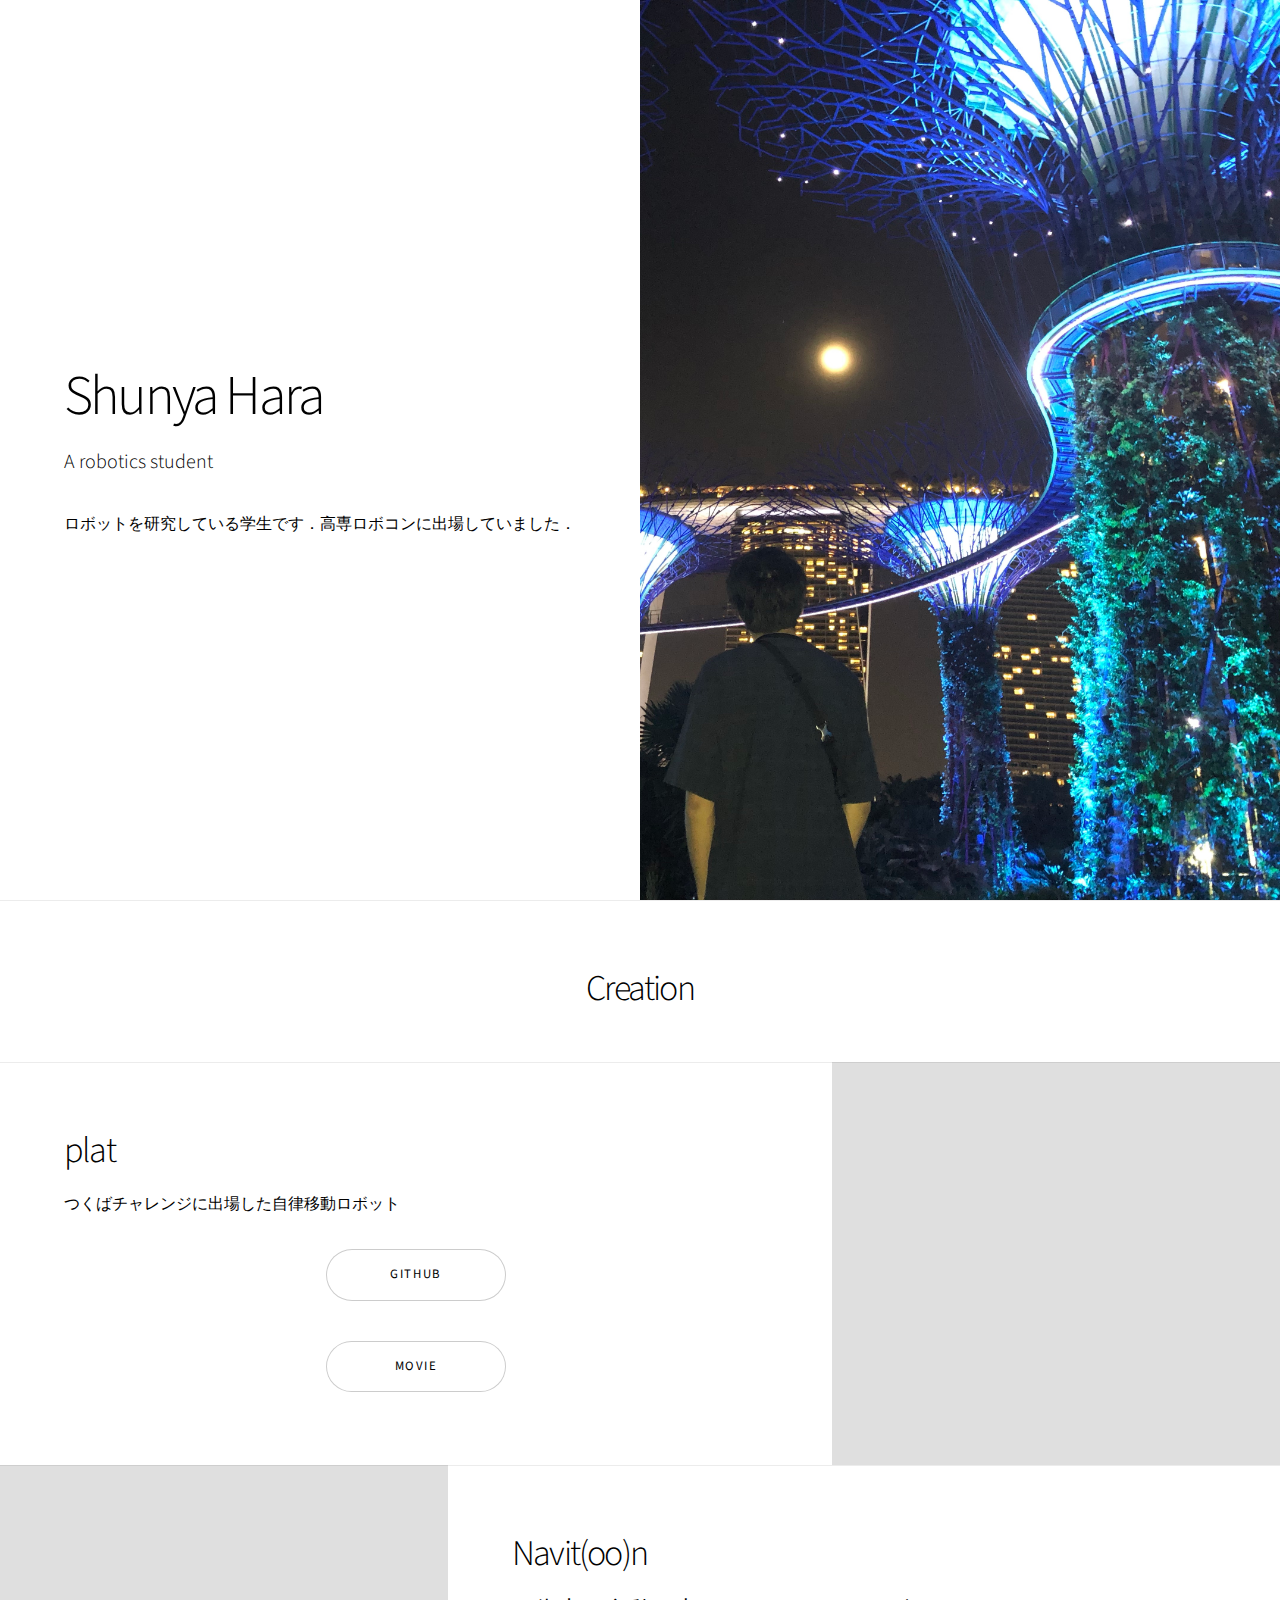
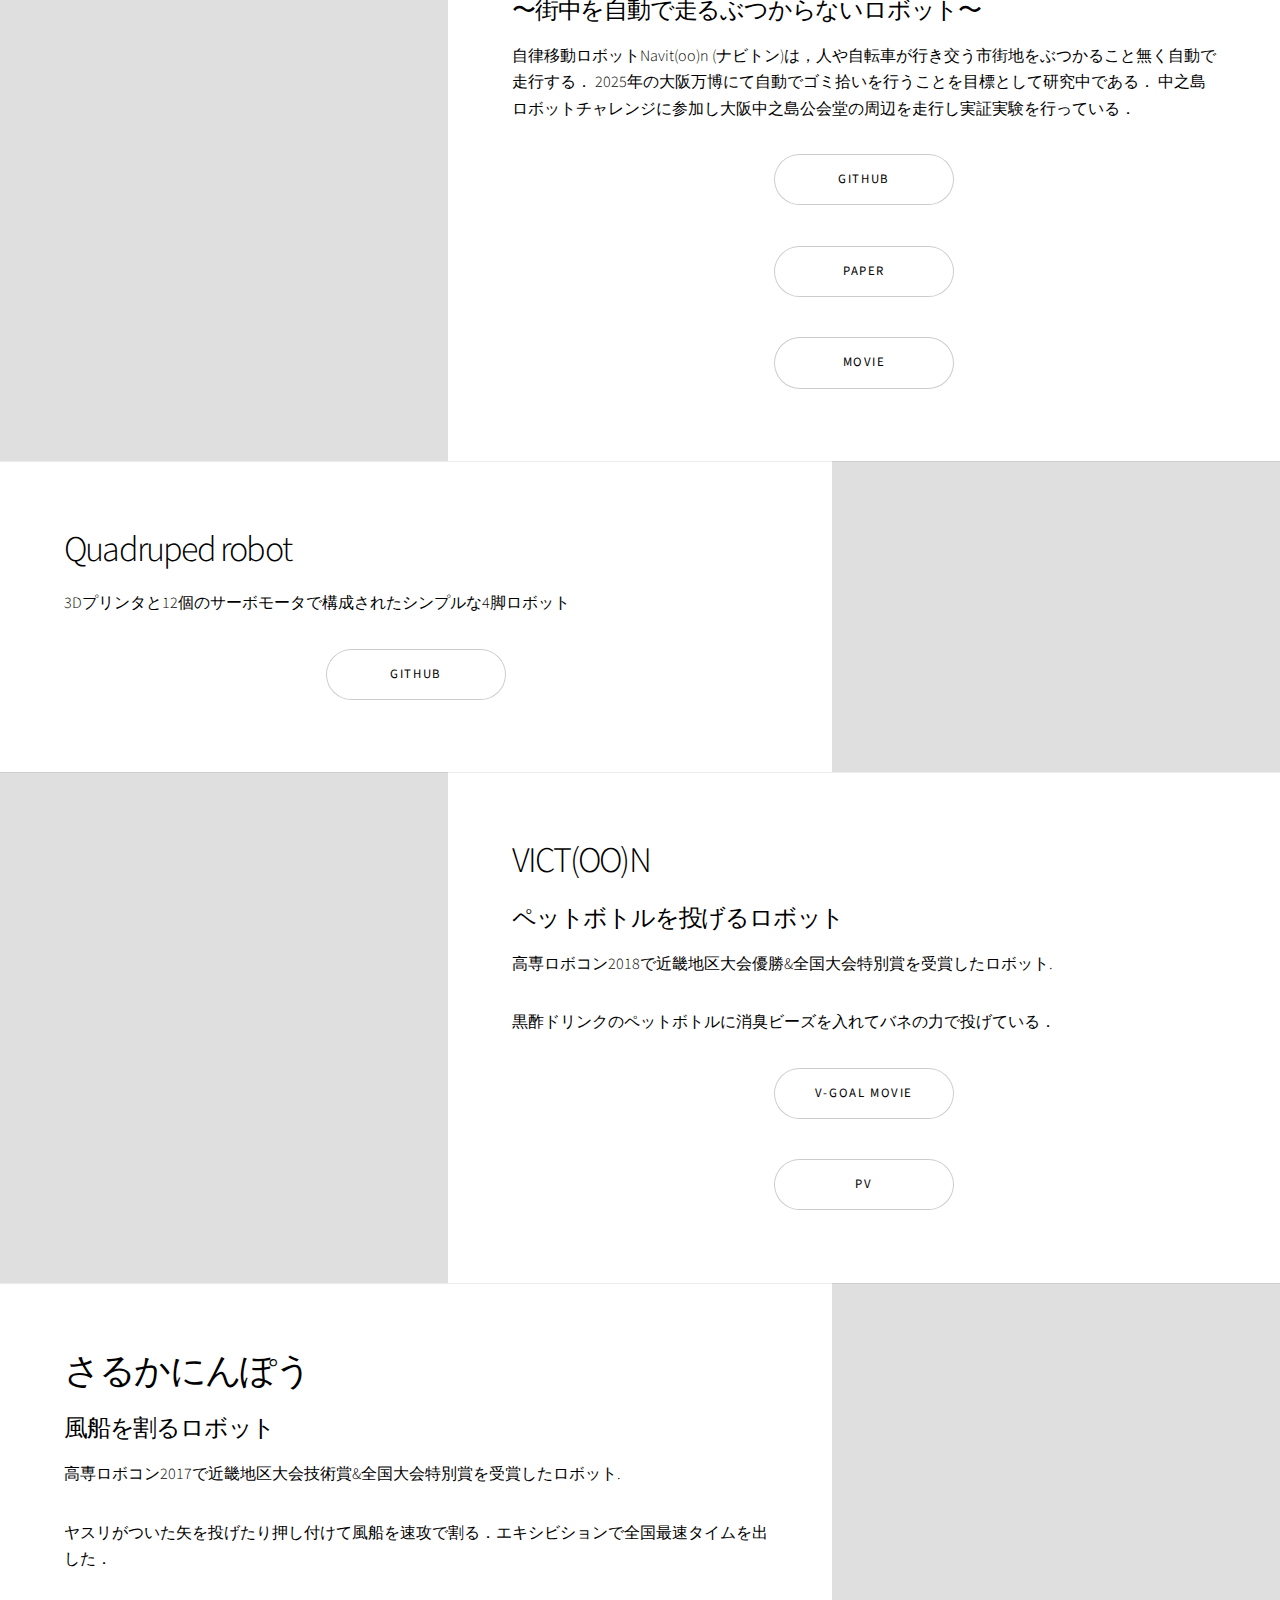
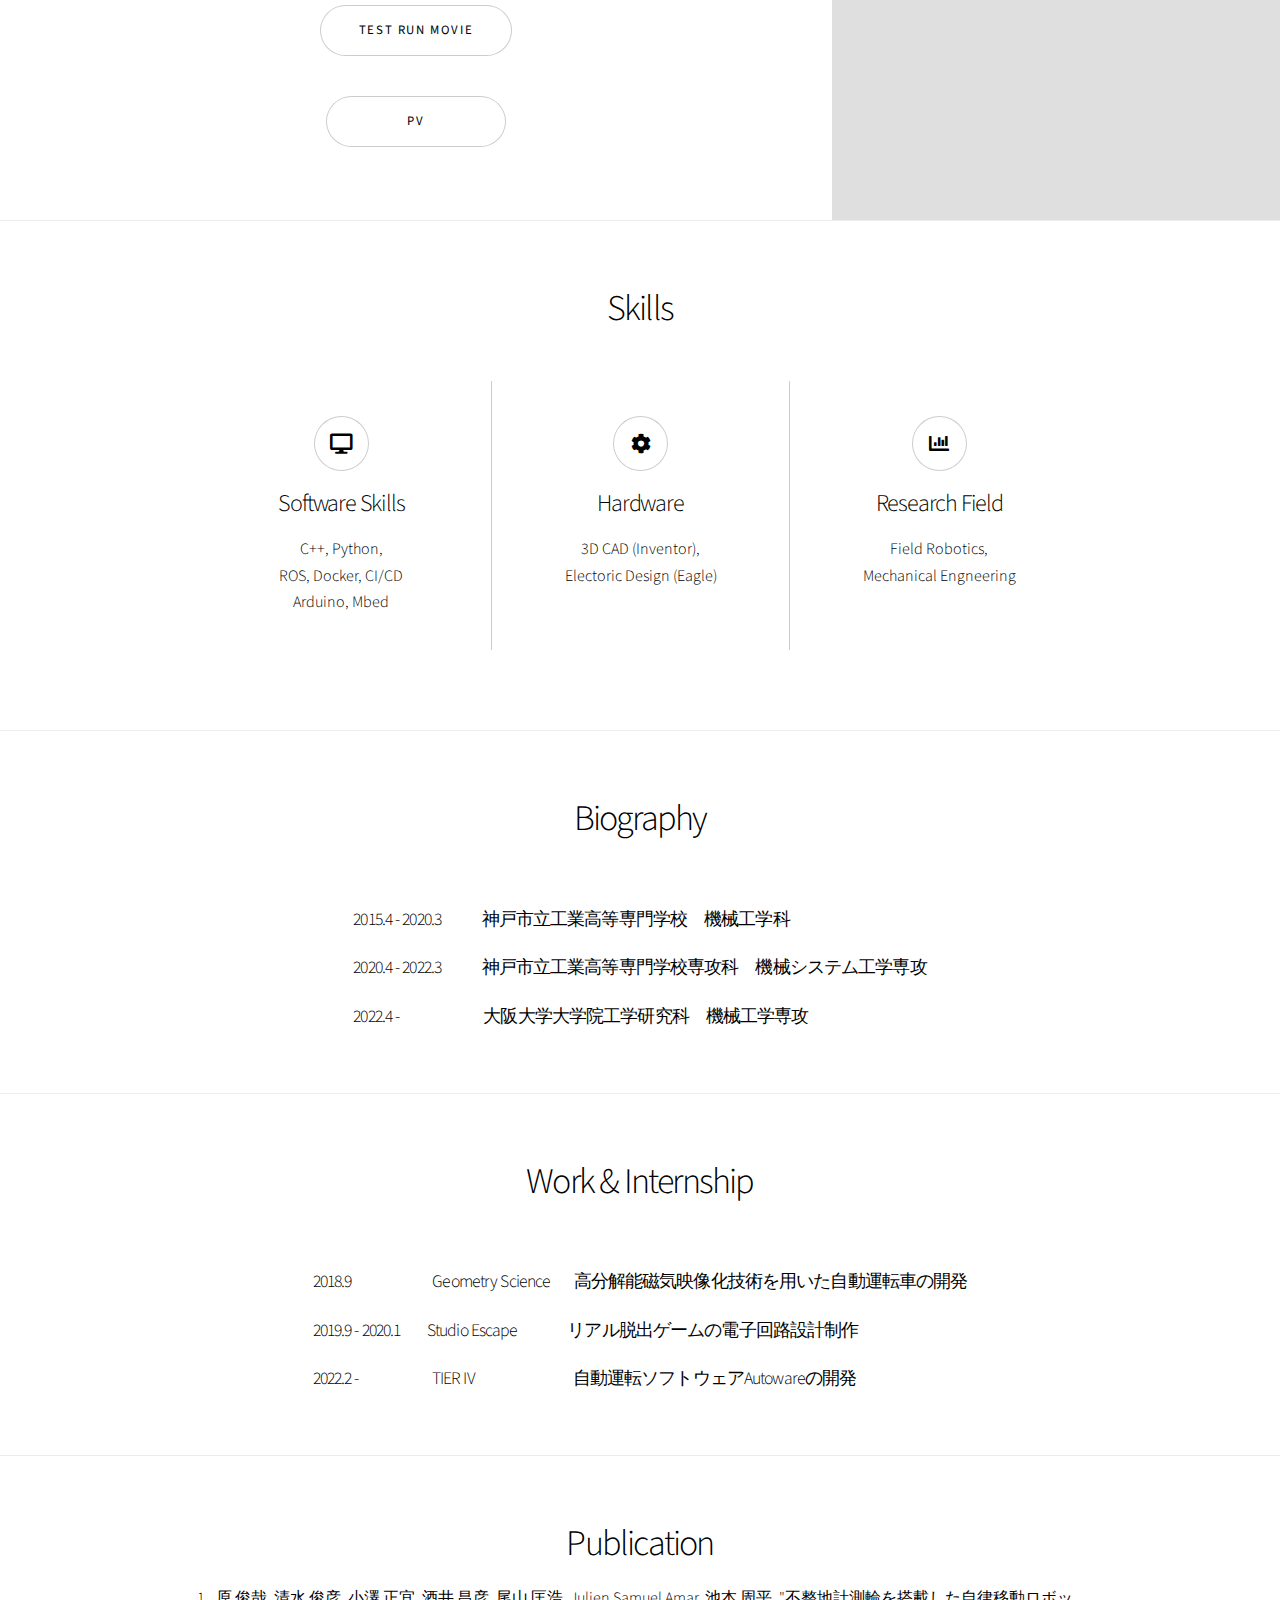
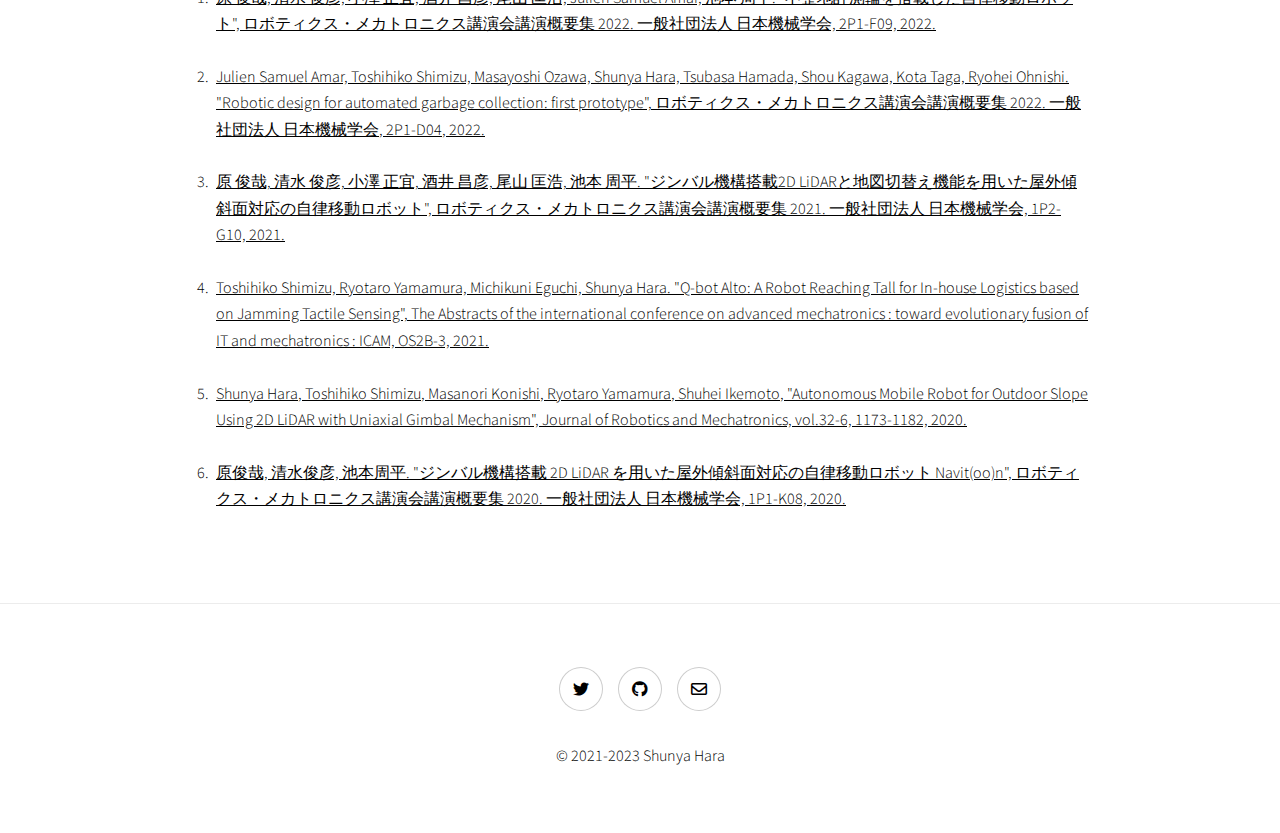
==== commit b35e4177: "fixed format" ====
--- a/docs/index.html
+++ b/docs/index.html
@@ -251,6 +251,7 @@
 											<br>
 										<li><a href= "https://www.jstage.jst.go.jp/article/jsmermd/2022/0/2022_2P1-D04/_article/-char/ja/" >
 											Julien Samuel Amar, Toshihiko Shimizu, Masayoshi Ozawa, Shunya Hara, Tsubasa Hamada, Shou Kagawa, Kota Taga, Ryohei Ohnishi. "Robotic design for automated garbage collection: first prototype", ロボティクス・メカトロニクス講演会講演概要集 2022. 一般社団法人 日本機械学会, 2P1-D04, 2022.</a></li>
+											<br>
 										<li><a href= "https://www.jstage.jst.go.jp/article/jsmermd/2021/0/2021_1P2-G10/_article/-char/ja/" >
 											原 俊哉, 清水 俊彦, 小澤 正宜, 酒井 昌彦, 尾山 匡浩, 池本 周平. "ジンバル機構搭載2D LiDARと地図切替え機能を用いた屋外傾斜面対応の自律移動ロボット", ロボティクス・メカトロニクス講演会講演概要集 2021. 一般社団法人 日本機械学会, 1P2-G10, 2021.</a></li>
 											<br>
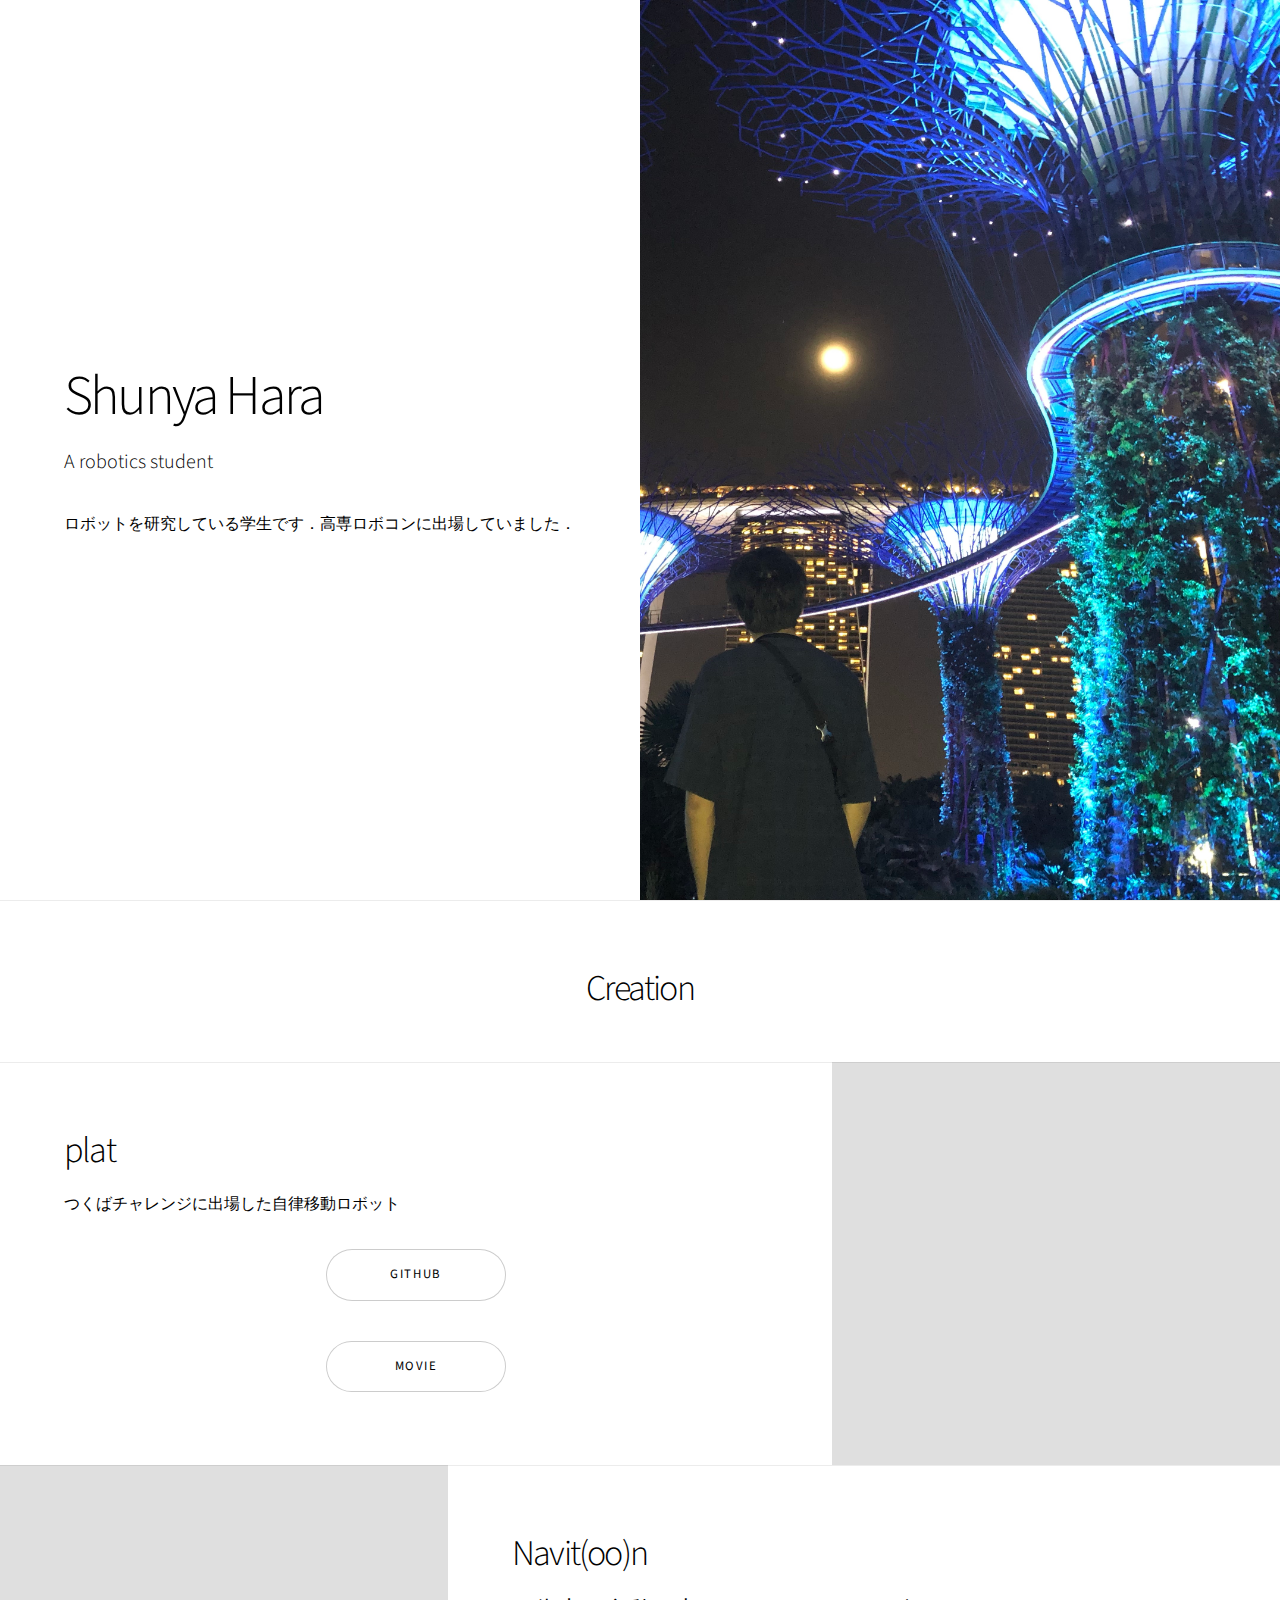
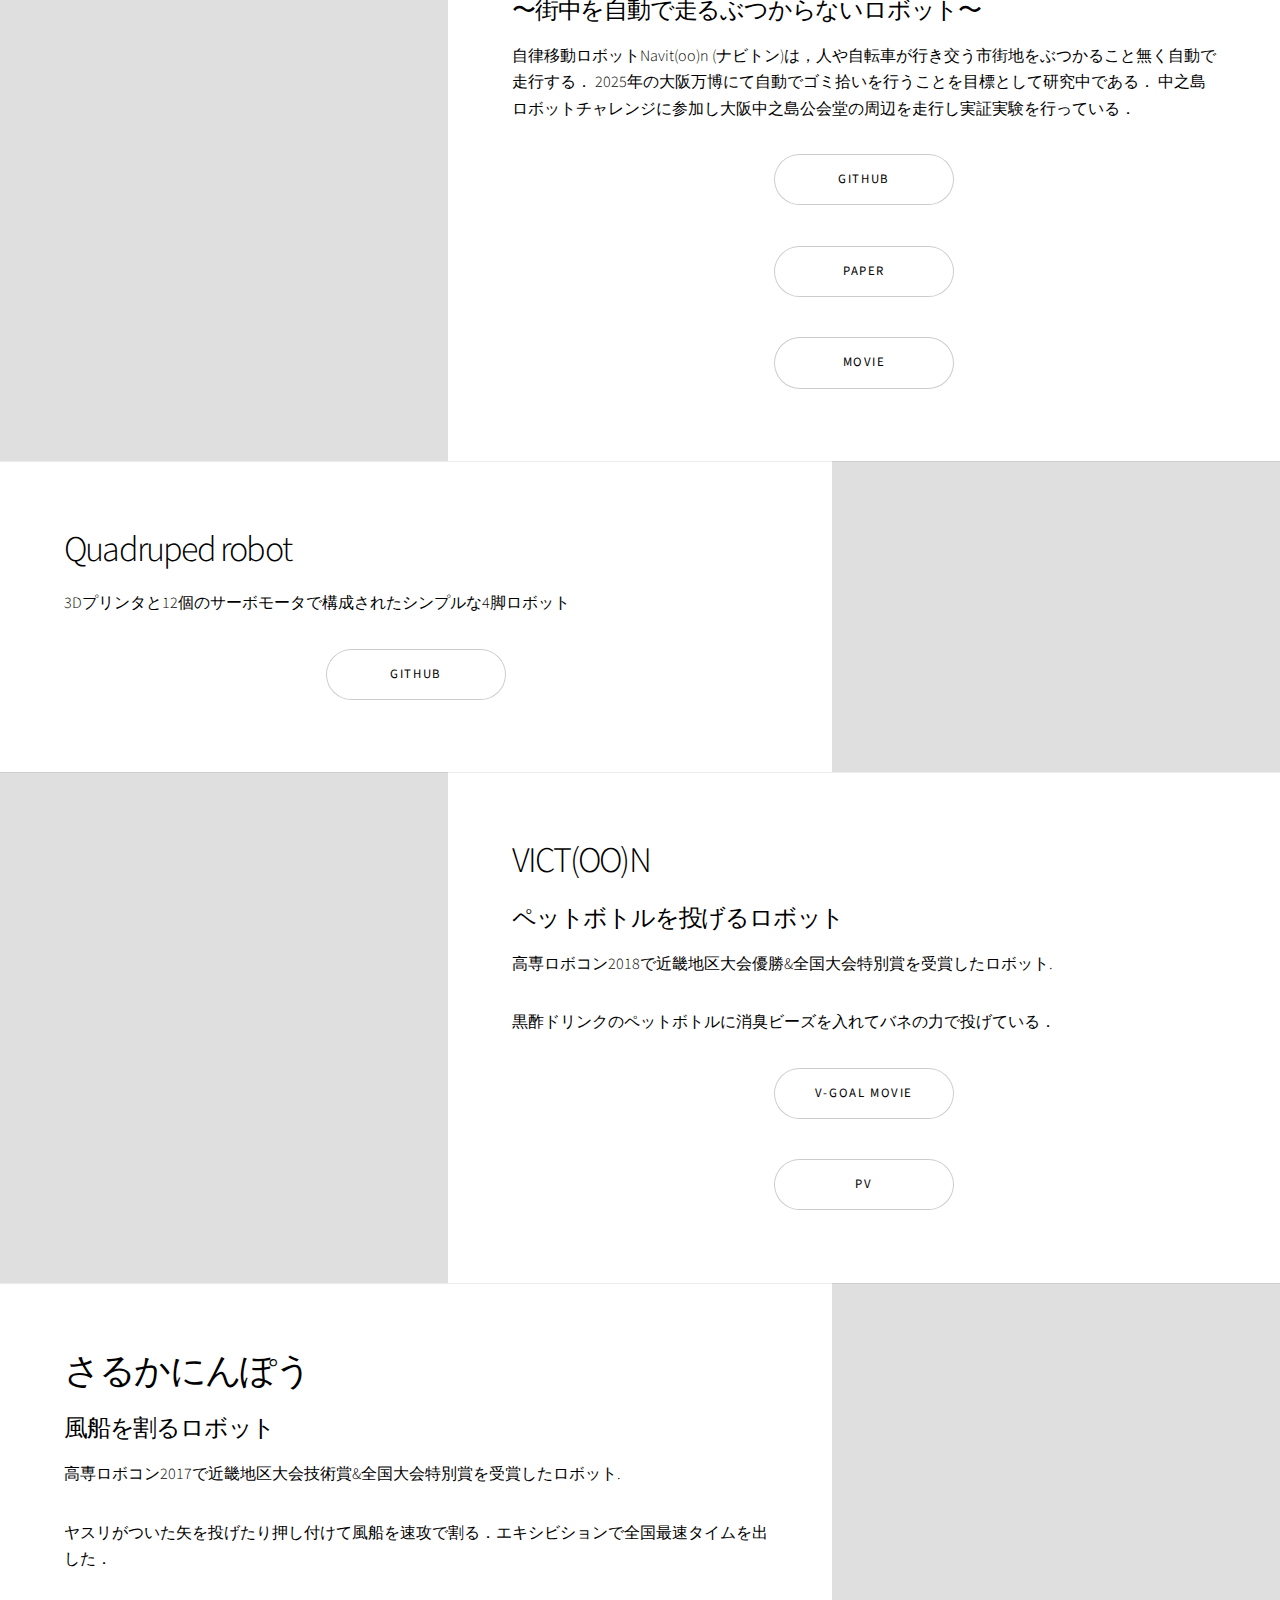
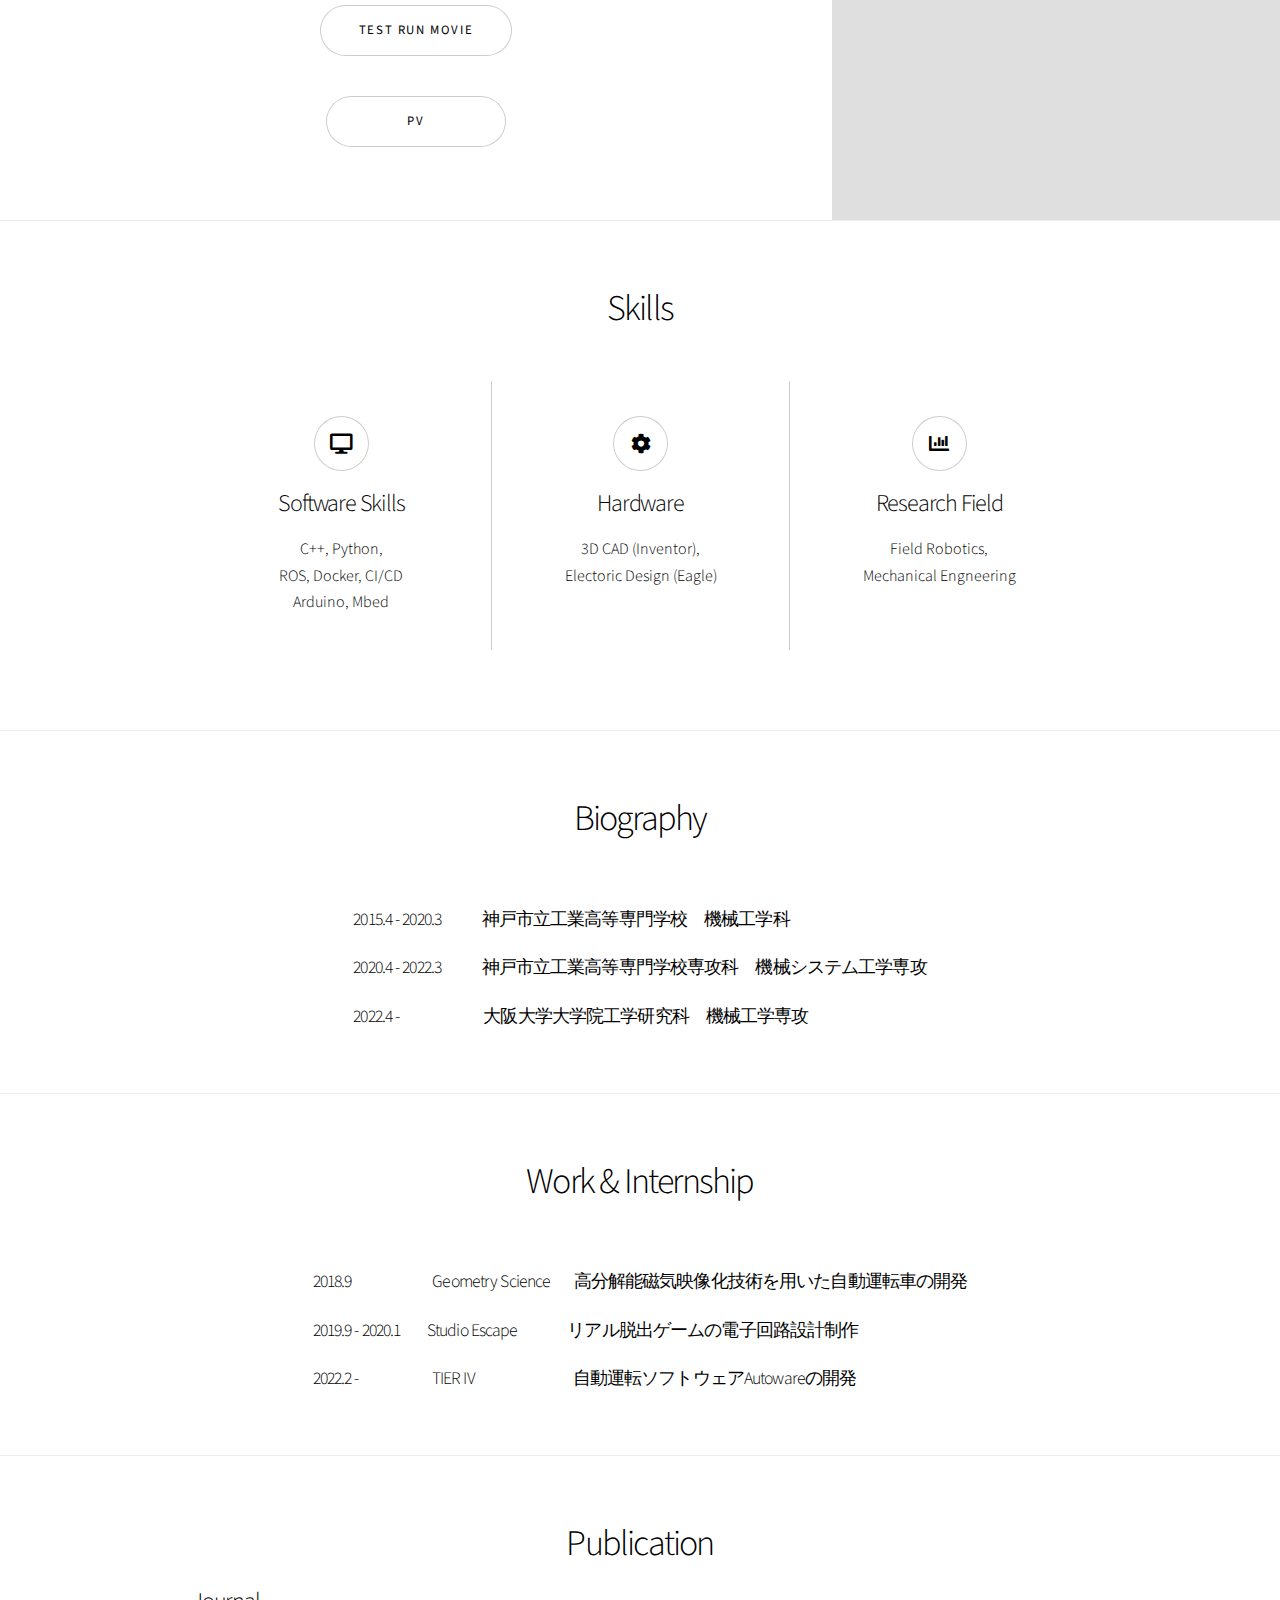
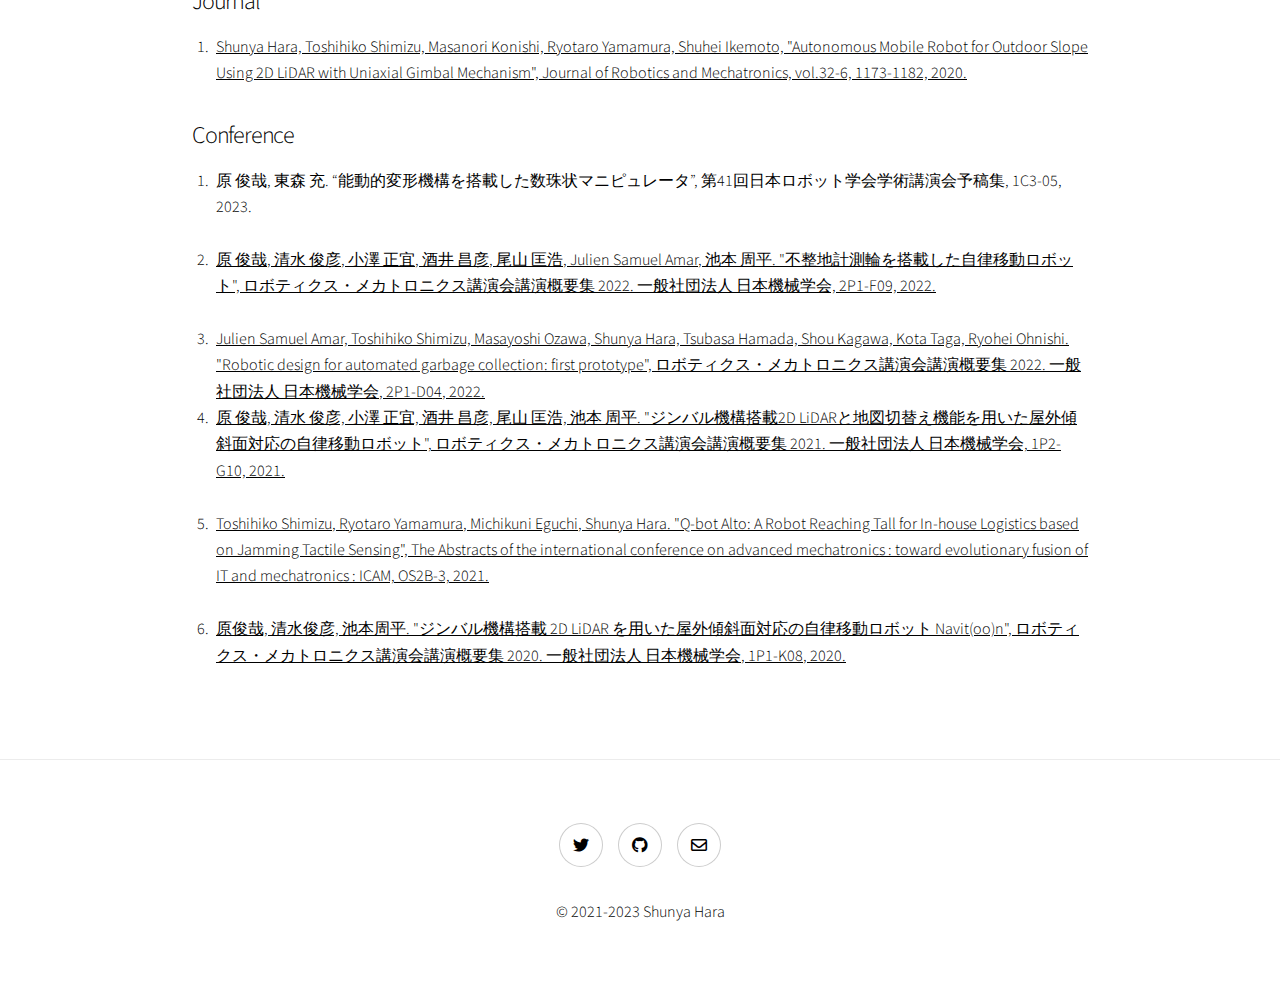
==== commit 65244857: "add rsj" ====
--- a/docs/index.html
+++ b/docs/index.html
@@ -245,21 +245,27 @@
 									<h2>Publication</h2>
 								</header>
 								<div class="content align-left">
+									<h3>Journal</h3>
 									<ol>
+										<li><a href= "https://www.fujipress.jp/jrm/rb/robot003200061173/" >
+											Shunya Hara, Toshihiko Shimizu, Masanori Konishi, Ryotaro Yamamura, Shuhei Ikemoto, "Autonomous Mobile Robot for Outdoor Slope Using 2D LiDAR with Uniaxial Gimbal Mechanism", Journal of Robotics and Mechatronics, vol.32-6, 1173-1182, 2020.</a></li>
+									</ol>
+
+									<h3>Conference</h3>
+									<ol>
+										<li>
+											原 俊哉, 東森 充. “能動的変形機構を搭載した数珠状マニピュレータ”, 第41回日本ロボット学会学術講演会予稿集, 1C3-05, 2023.</a></li>
+											<br>
 										<li><a href= "https://www.jstage.jst.go.jp/article/jsmermd/2022/0/2022_2P1-F09/_article/-char/ja/" >
 											原 俊哉, 清水 俊彦, 小澤 正宜, 酒井 昌彦, 尾山 匡浩, Julien Samuel Amar, 池本 周平. "不整地計測輪を搭載した自律移動ロボット", ロボティクス・メカトロニクス講演会講演概要集 2022. 一般社団法人 日本機械学会, 2P1-F09, 2022.</a></li>
 											<br>
 										<li><a href= "https://www.jstage.jst.go.jp/article/jsmermd/2022/0/2022_2P1-D04/_article/-char/ja/" >
 											Julien Samuel Amar, Toshihiko Shimizu, Masayoshi Ozawa, Shunya Hara, Tsubasa Hamada, Shou Kagawa, Kota Taga, Ryohei Ohnishi. "Robotic design for automated garbage collection: first prototype", ロボティクス・メカトロニクス講演会講演概要集 2022. 一般社団法人 日本機械学会, 2P1-D04, 2022.</a></li>
-											<br>
 										<li><a href= "https://www.jstage.jst.go.jp/article/jsmermd/2021/0/2021_1P2-G10/_article/-char/ja/" >
 											原 俊哉, 清水 俊彦, 小澤 正宜, 酒井 昌彦, 尾山 匡浩, 池本 周平. "ジンバル機構搭載2D LiDARと地図切替え機能を用いた屋外傾斜面対応の自律移動ロボット", ロボティクス・メカトロニクス講演会講演概要集 2021. 一般社団法人 日本機械学会, 1P2-G10, 2021.</a></li>
 											<br>
 										<li><a href= "https://www.jstage.jst.go.jp/article/jsmeicam/2021.7/0/2021.7_OS2B-3/_article/-char/ja" >
 											Toshihiko Shimizu, Ryotaro Yamamura, Michikuni Eguchi, Shunya Hara. "Q-bot Alto: A Robot Reaching Tall for In-house Logistics based on Jamming Tactile Sensing", The Abstracts of the international conference on advanced mechatronics : toward evolutionary fusion of IT and mechatronics : ICAM, OS2B-3, 2021.</a></li>
-											<br>
-										<li><a href= "https://www.fujipress.jp/jrm/rb/robot003200061173/" >
-											Shunya Hara, Toshihiko Shimizu, Masanori Konishi, Ryotaro Yamamura, Shuhei Ikemoto, "Autonomous Mobile Robot for Outdoor Slope Using 2D LiDAR with Uniaxial Gimbal Mechanism", Journal of Robotics and Mechatronics, vol.32-6, 1173-1182, 2020.</a></li>
 											<br>
 										<li><a href= "https://www.jstage.jst.go.jp/article/jsmermd/2020/0/2020_1P1-K08/_article/-char/ja/" >
 											原俊哉, 清水俊彦, 池本周平. "ジンバル機構搭載 2D LiDAR を用いた屋外傾斜面対応の自律移動ロボット Navit(oo)n", ロボティクス・メカトロニクス講演会講演概要集 2020. 一般社団法人 日本機械学会, 1P1-K08, 2020.</a></li>
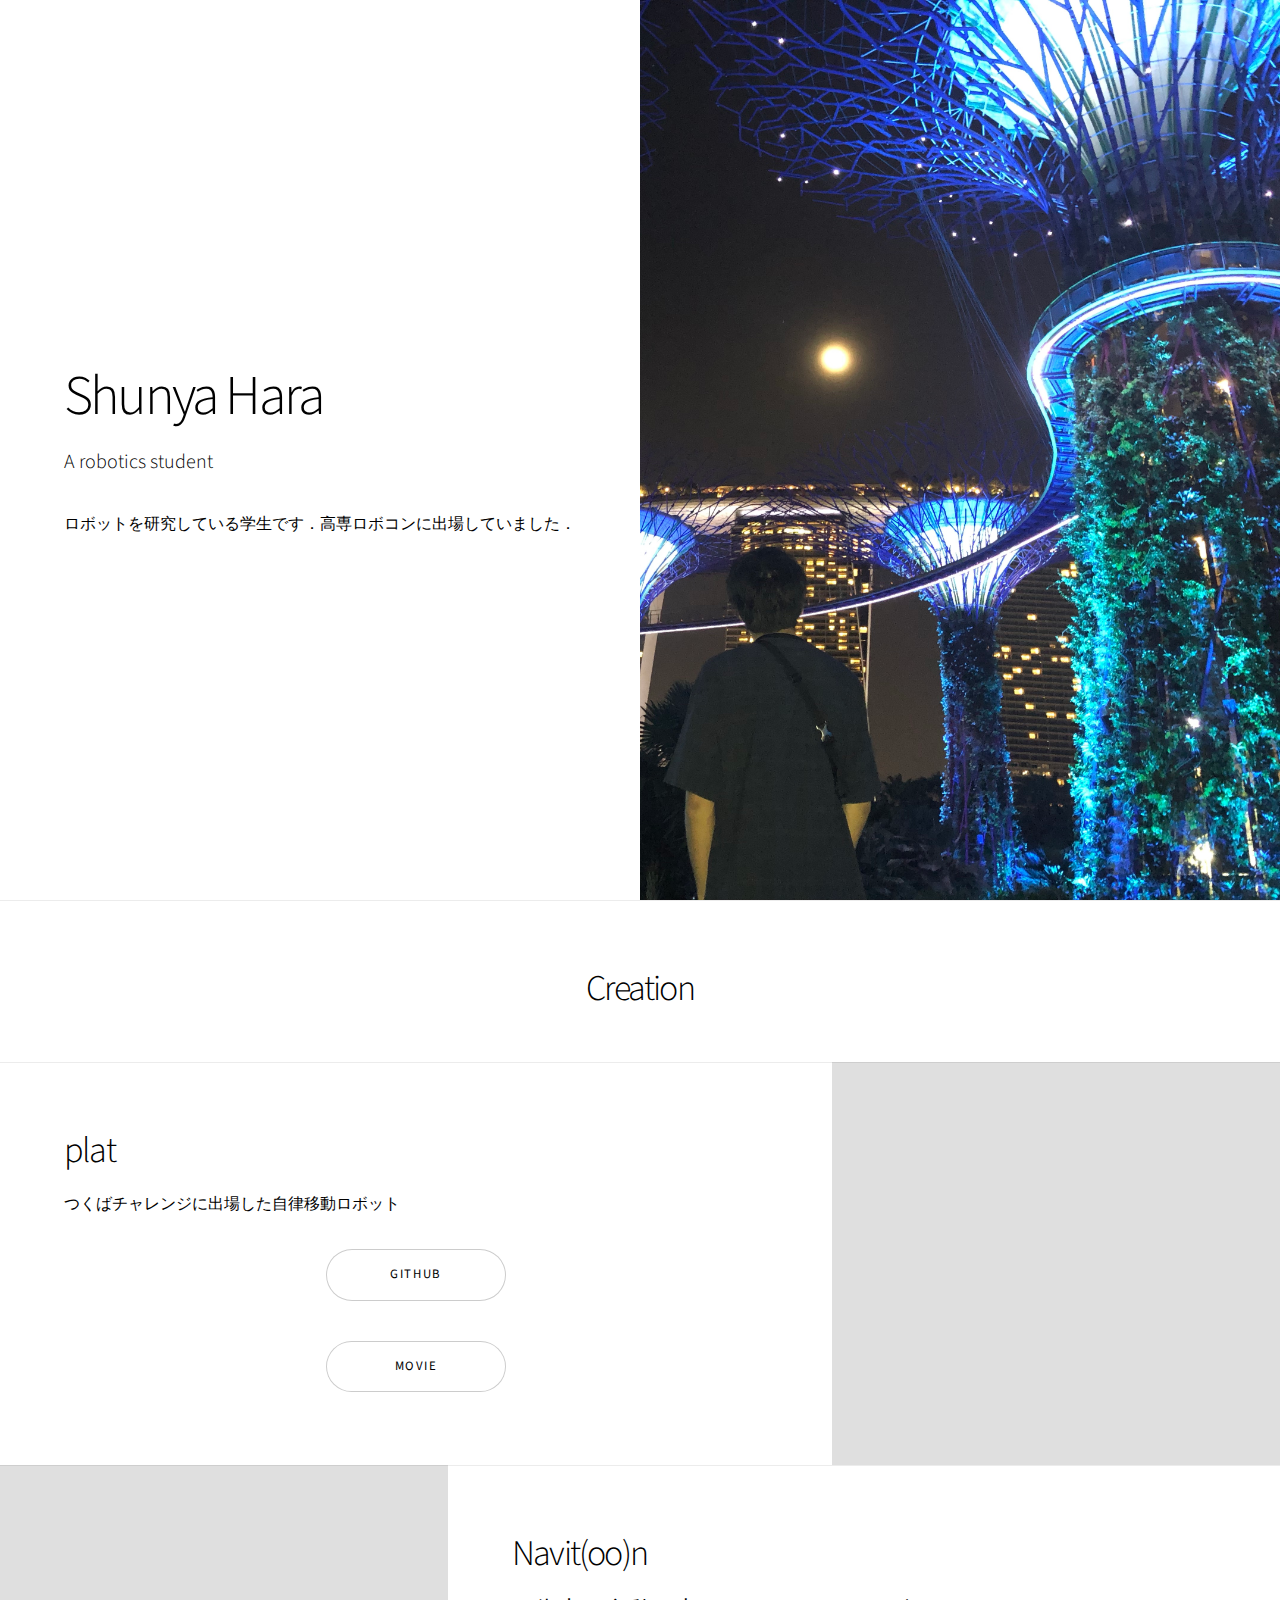
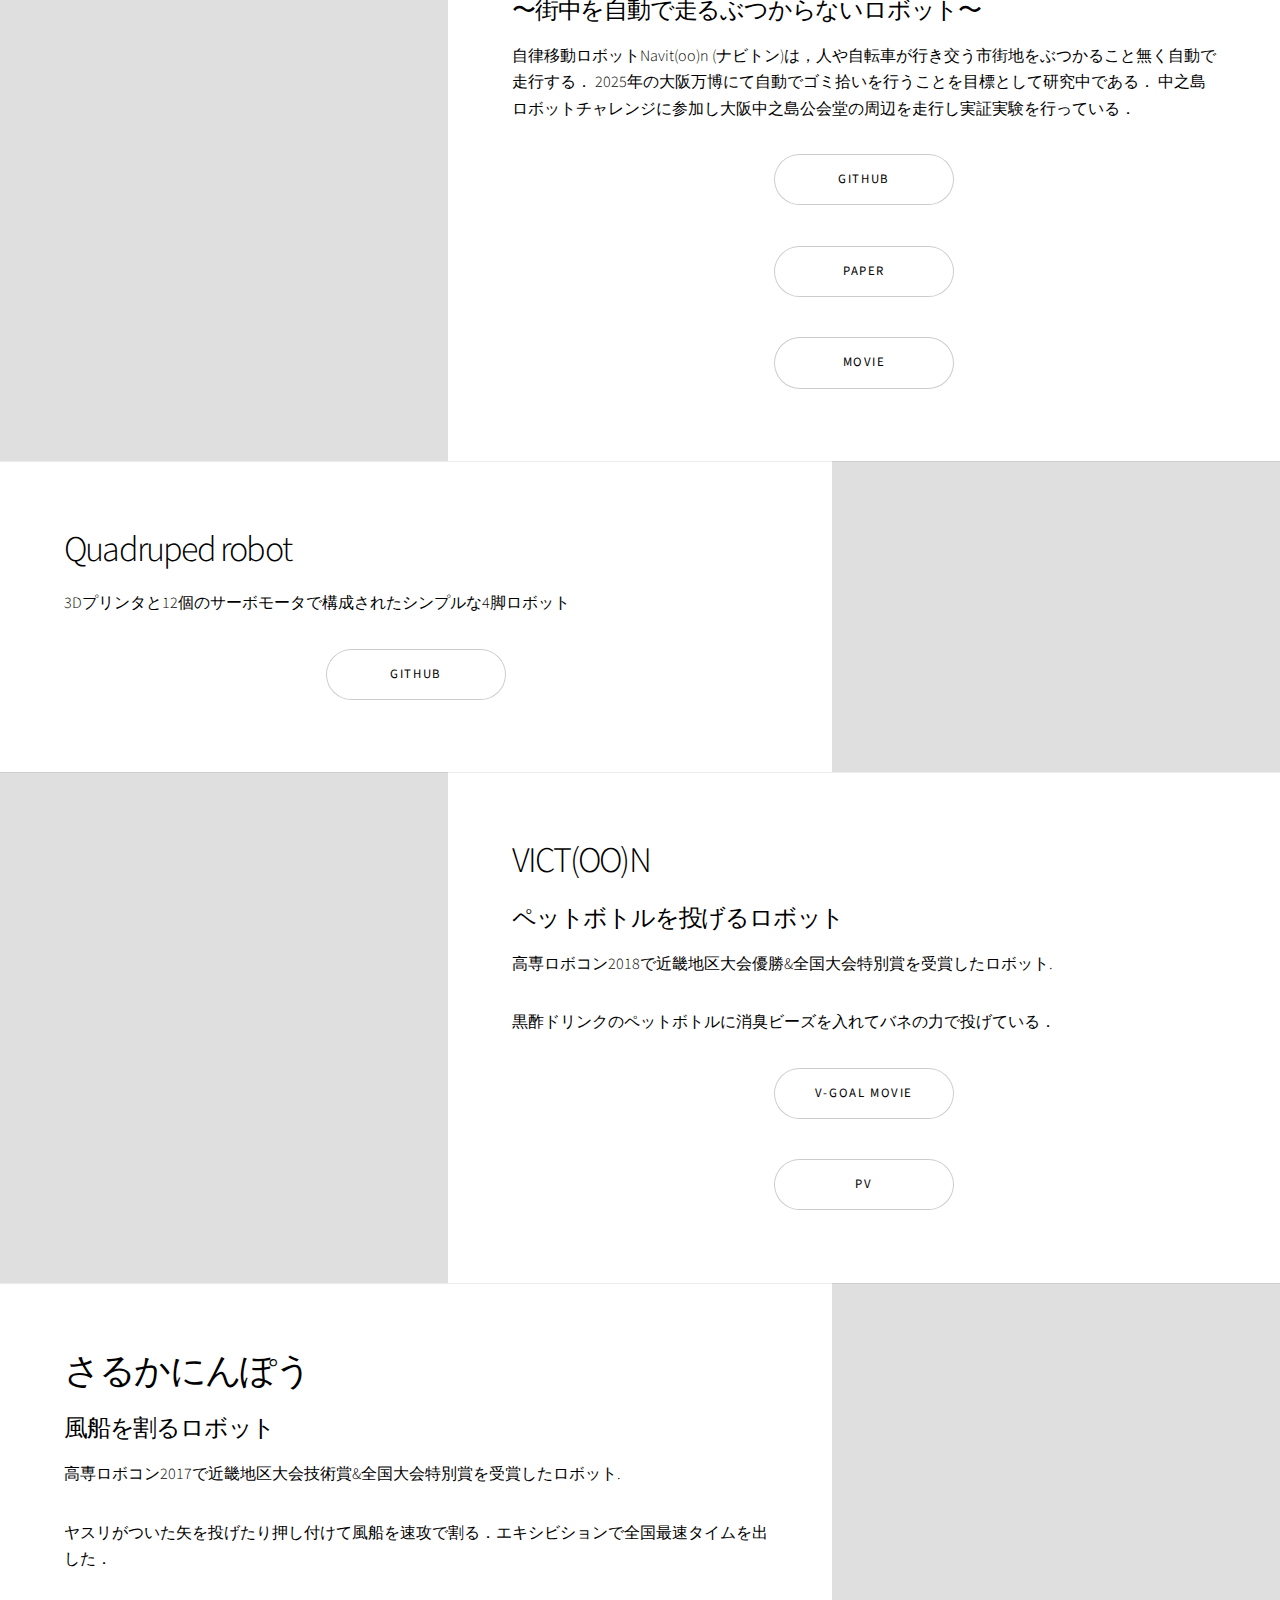
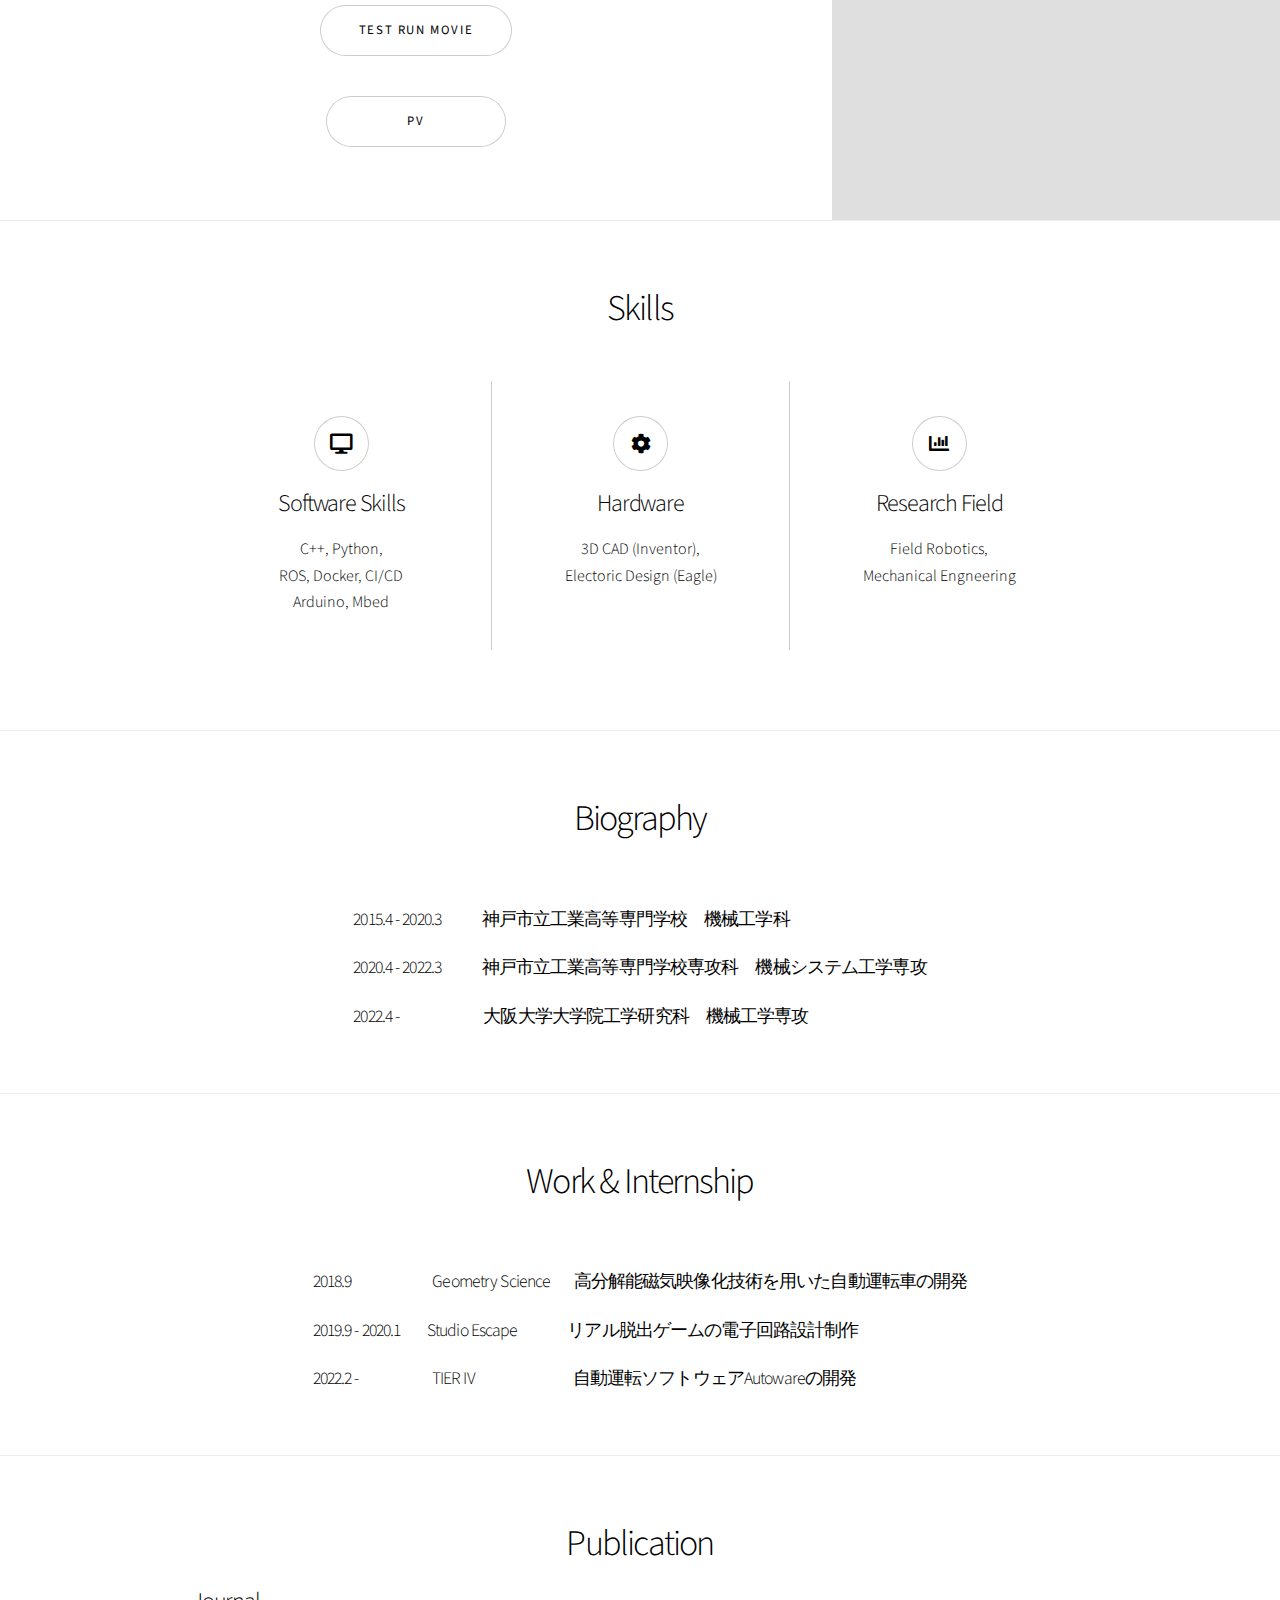
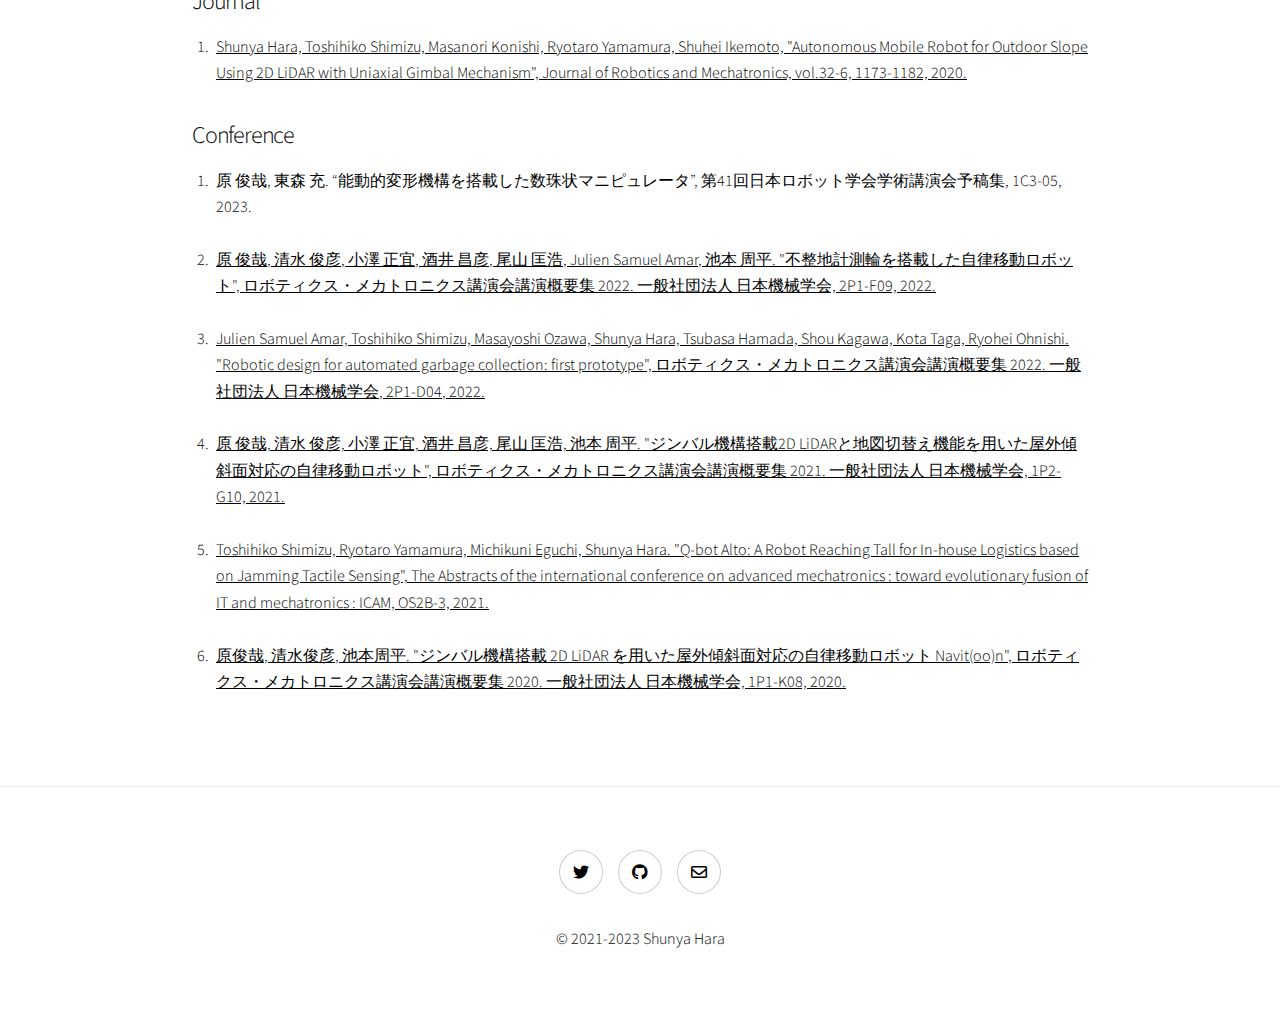
==== commit 6c966716: "Merge branch 'main' of https://github.com/hrjp/hrjp.github.io" ====
--- a/docs/index.html
+++ b/docs/index.html
@@ -261,6 +261,7 @@
 											<br>
 										<li><a href= "https://www.jstage.jst.go.jp/article/jsmermd/2022/0/2022_2P1-D04/_article/-char/ja/" >
 											Julien Samuel Amar, Toshihiko Shimizu, Masayoshi Ozawa, Shunya Hara, Tsubasa Hamada, Shou Kagawa, Kota Taga, Ryohei Ohnishi. "Robotic design for automated garbage collection: first prototype", ロボティクス・メカトロニクス講演会講演概要集 2022. 一般社団法人 日本機械学会, 2P1-D04, 2022.</a></li>
+											<br>
 										<li><a href= "https://www.jstage.jst.go.jp/article/jsmermd/2021/0/2021_1P2-G10/_article/-char/ja/" >
 											原 俊哉, 清水 俊彦, 小澤 正宜, 酒井 昌彦, 尾山 匡浩, 池本 周平. "ジンバル機構搭載2D LiDARと地図切替え機能を用いた屋外傾斜面対応の自律移動ロボット", ロボティクス・メカトロニクス講演会講演概要集 2021. 一般社団法人 日本機械学会, 1P2-G10, 2021.</a></li>
 											<br>
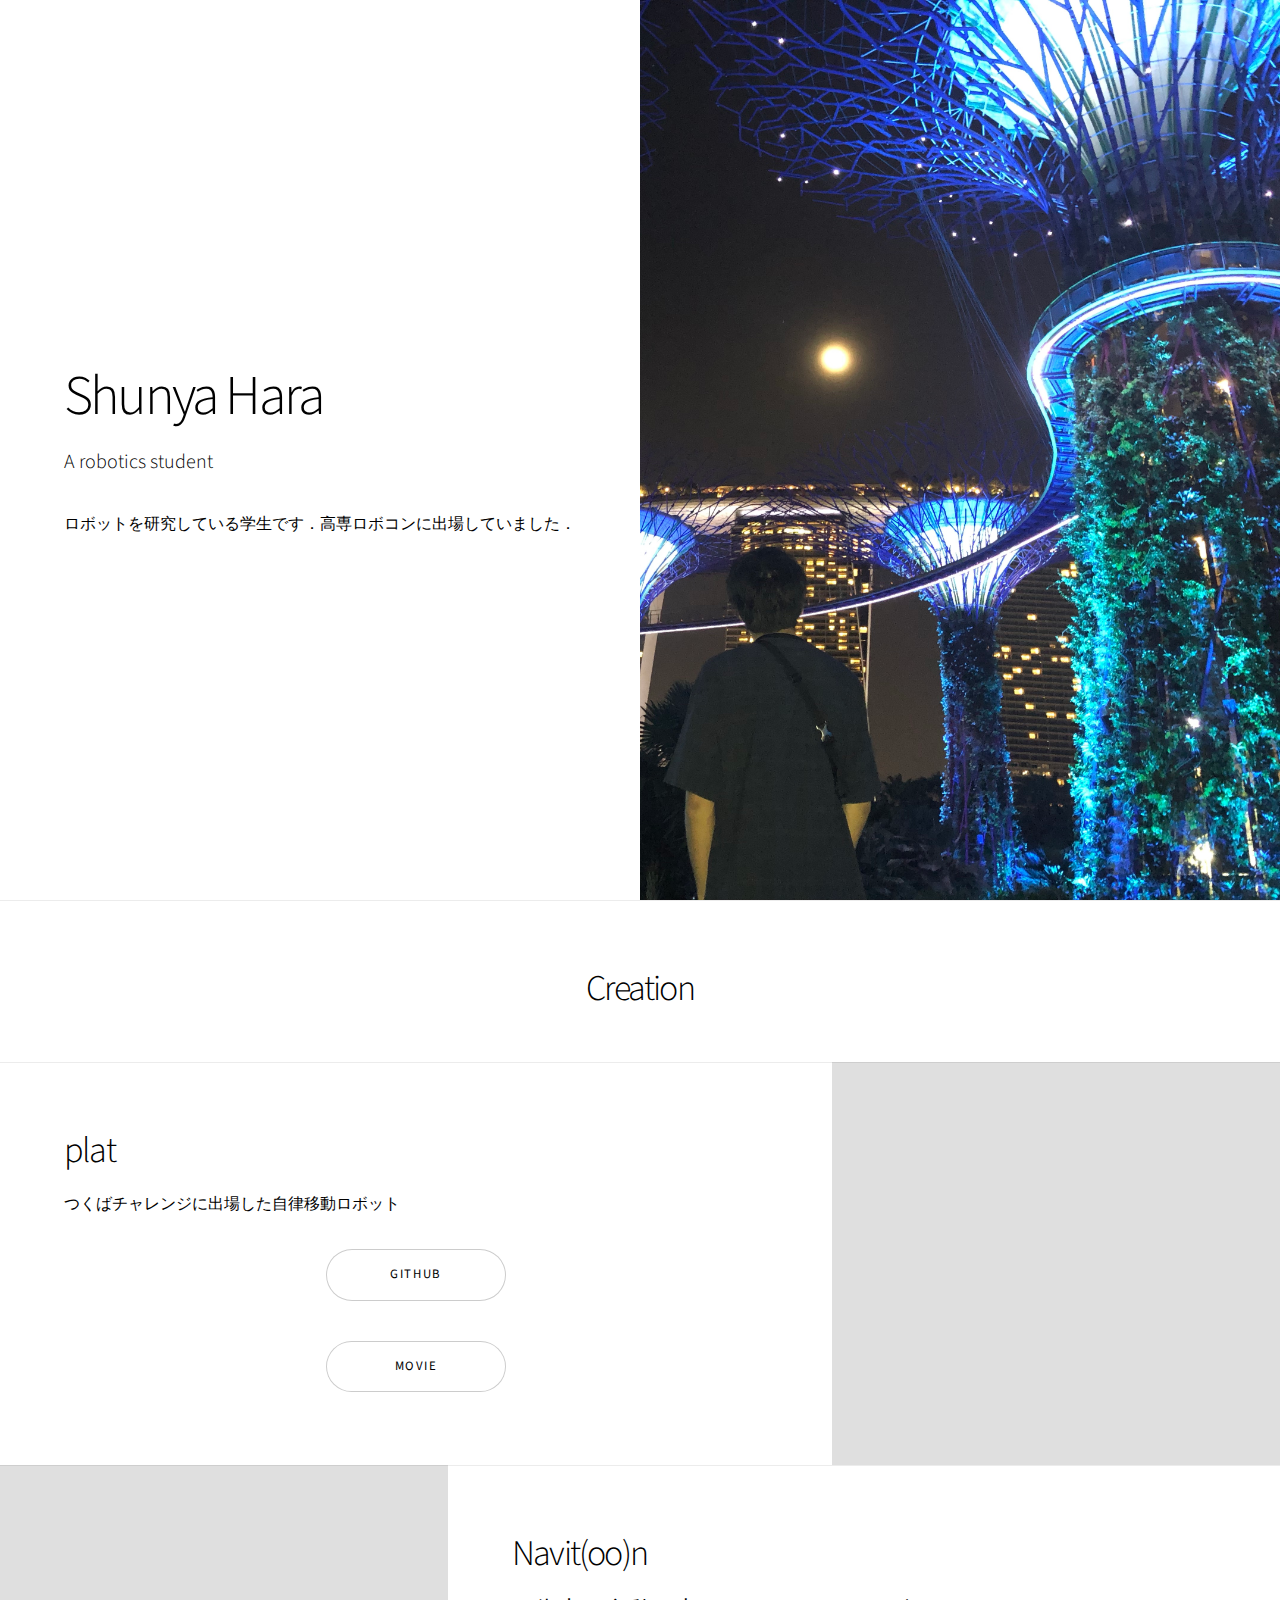
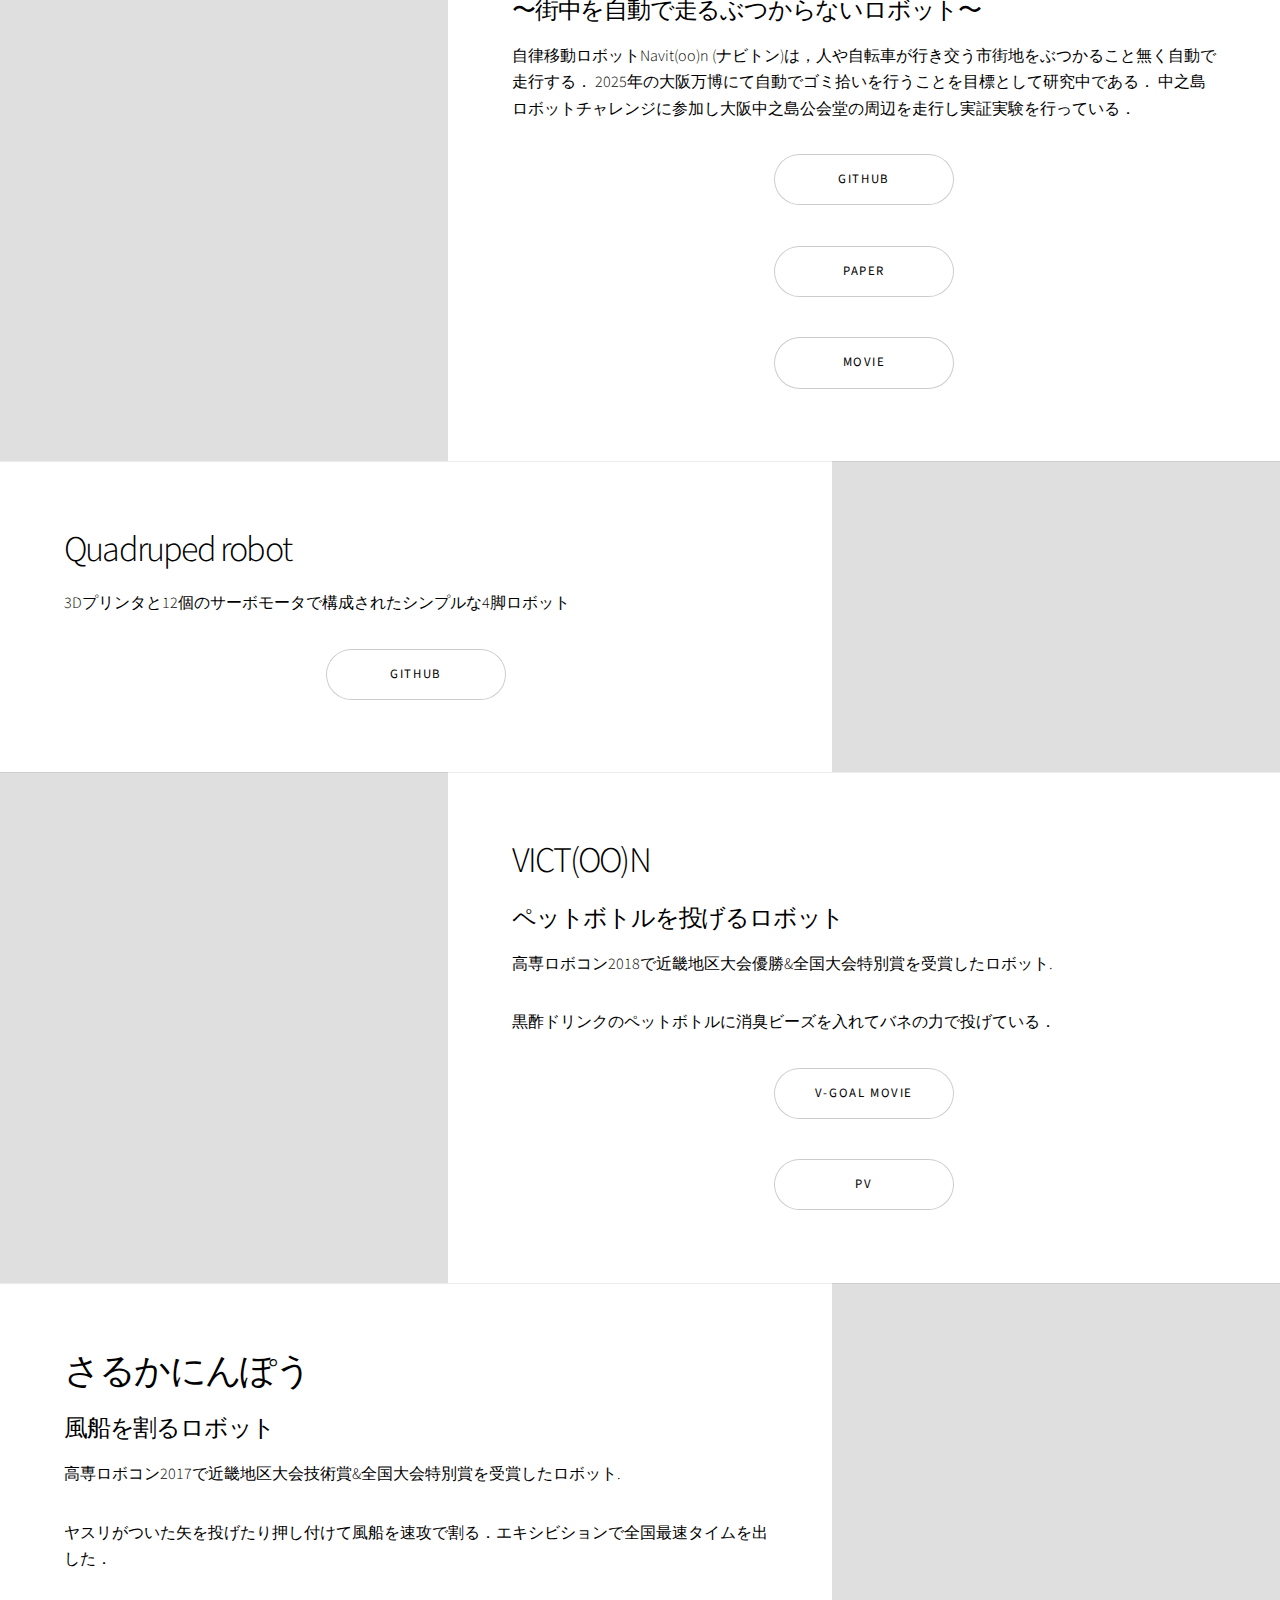
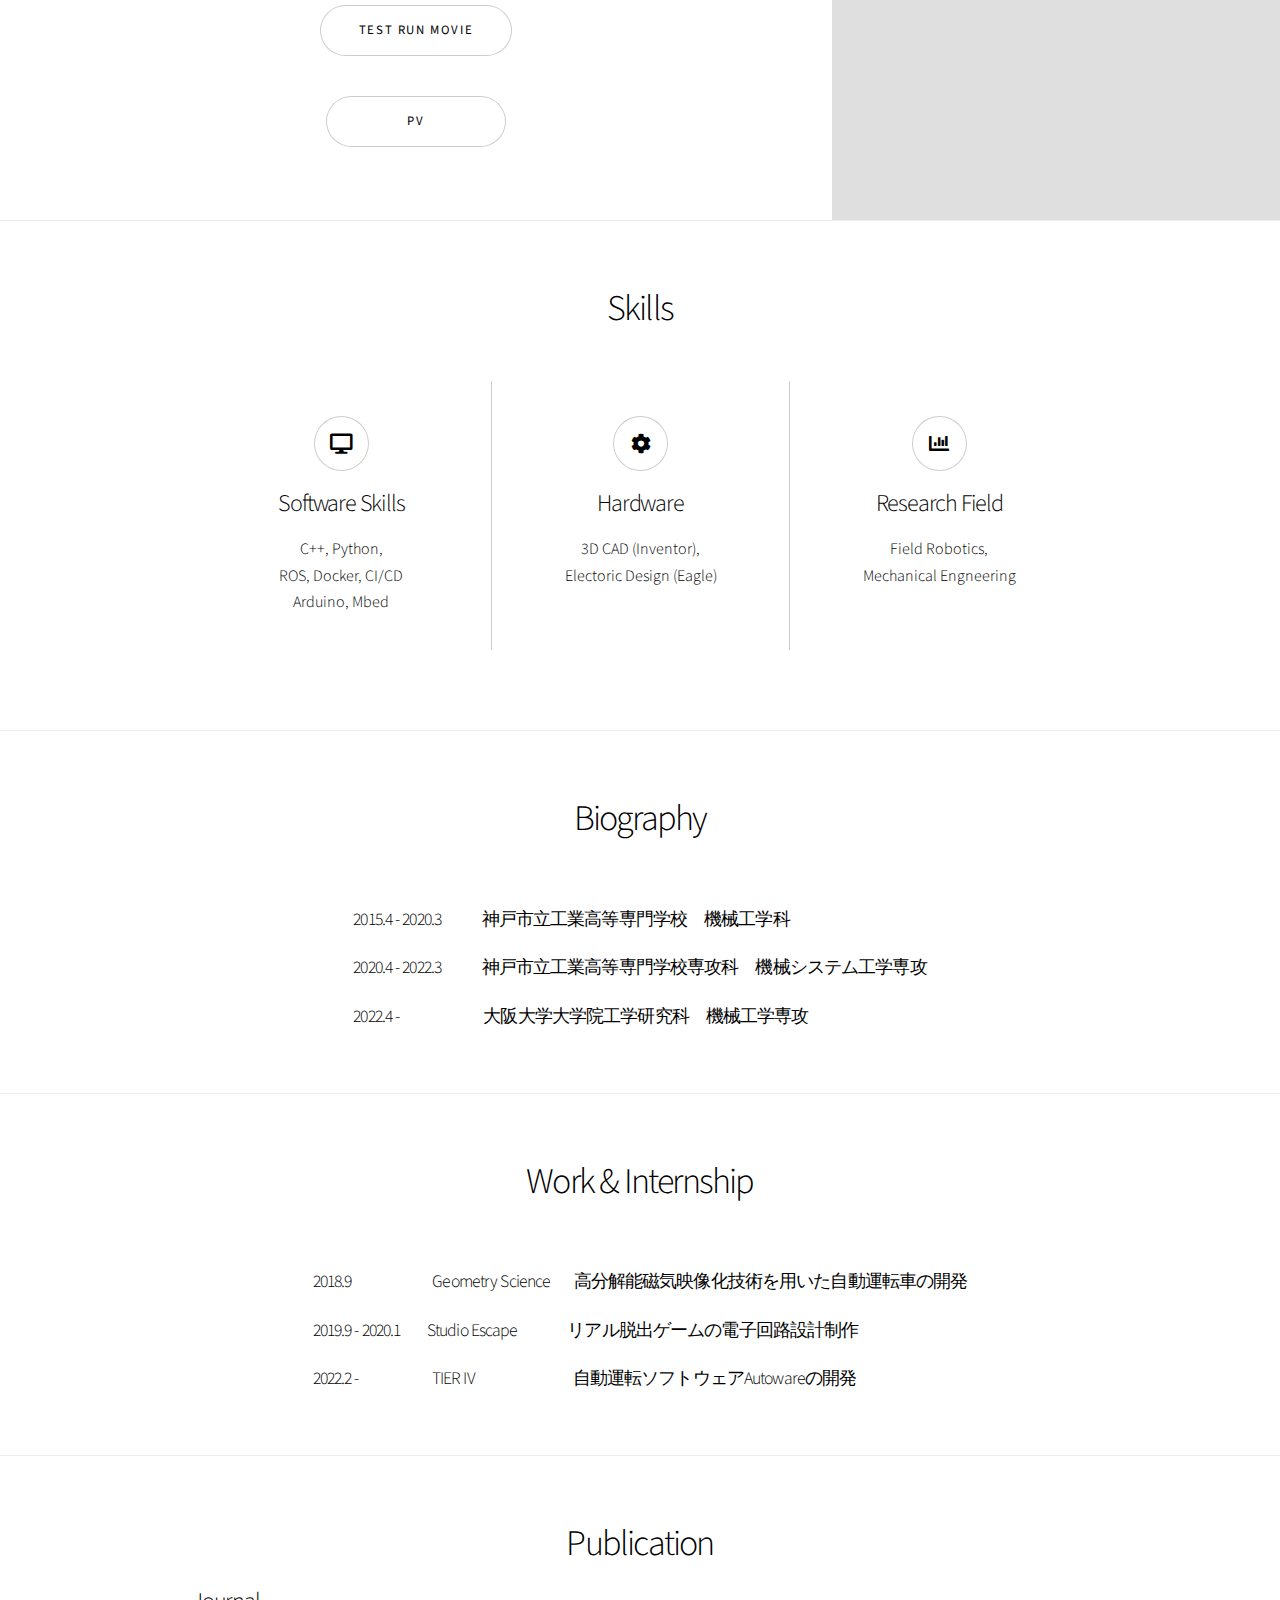
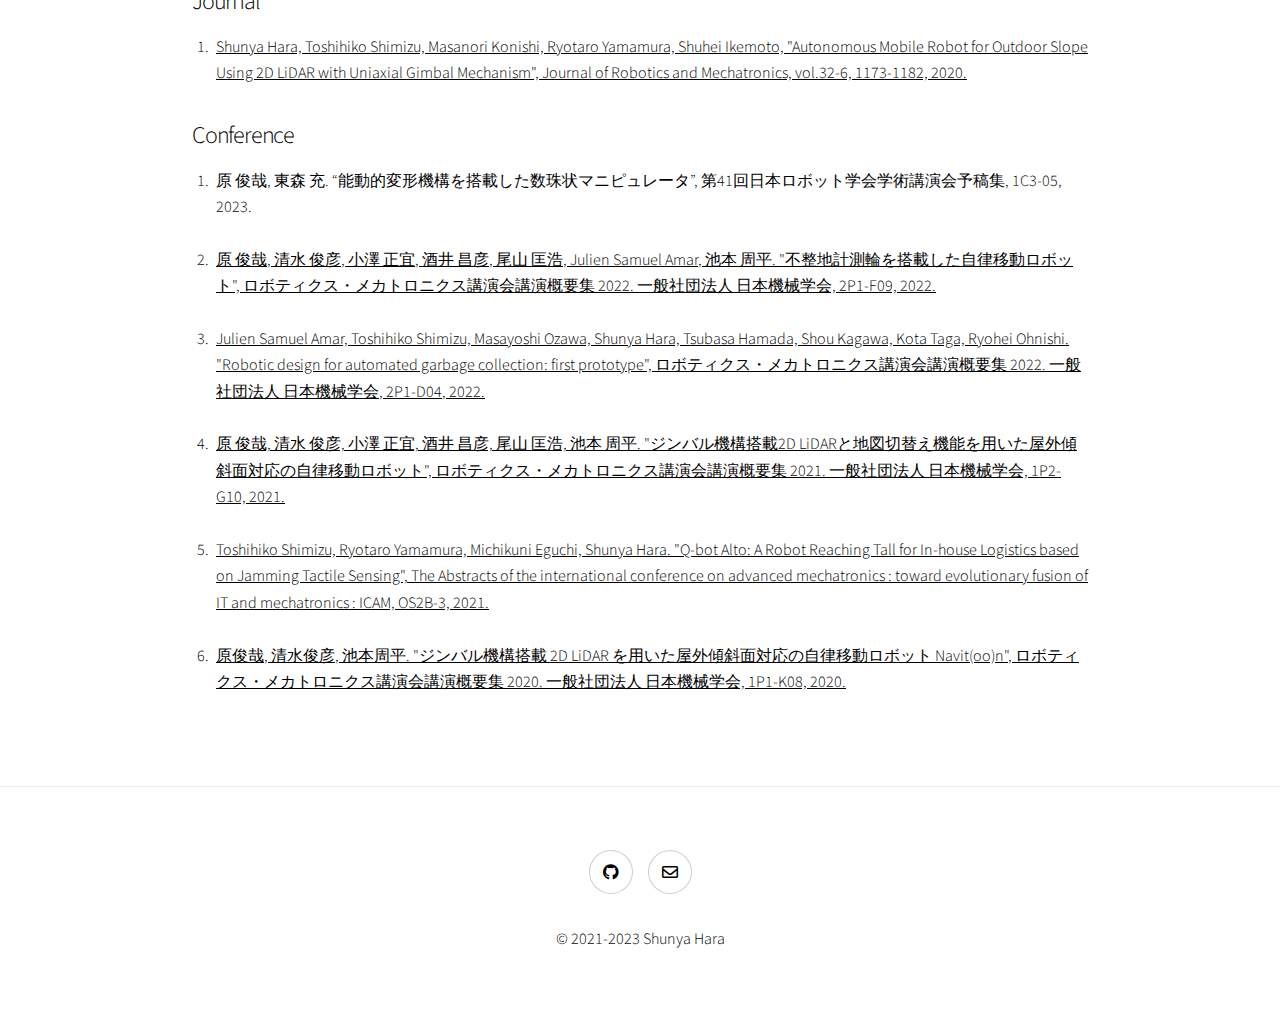
==== commit 7f00adbb: "delete x" ====
--- a/docs/index.html
+++ b/docs/index.html
@@ -282,7 +282,7 @@
 					<footer class="wrapper style1 align-center">
 						<div class="inner">
 							<ul class="icons">
-								<li><a href="https://mobile.twitter.com/_hrjp" class="icon brands style2 fa-twitter"><span class="label">Twitter</span></a></li>
+								<!--<li><a href="https://mobile.twitter.com/user_id" class="icon brands style2 fa-twitter"><span class="label">Twitter</span></a></li>-->
 								<!--<li><a href="#" class="icon brands style2 fa-facebook-f"><span class="label">Facebook</span></a></li>
 								<li><a href="#" class="icon brands style2 fa-instagram"><span class="label">Instagram</span></a></li>
 								<li><a href="#" class="icon brands style2 fa-linkedin"><span class="label">LinkedIn</span></a></li>-->
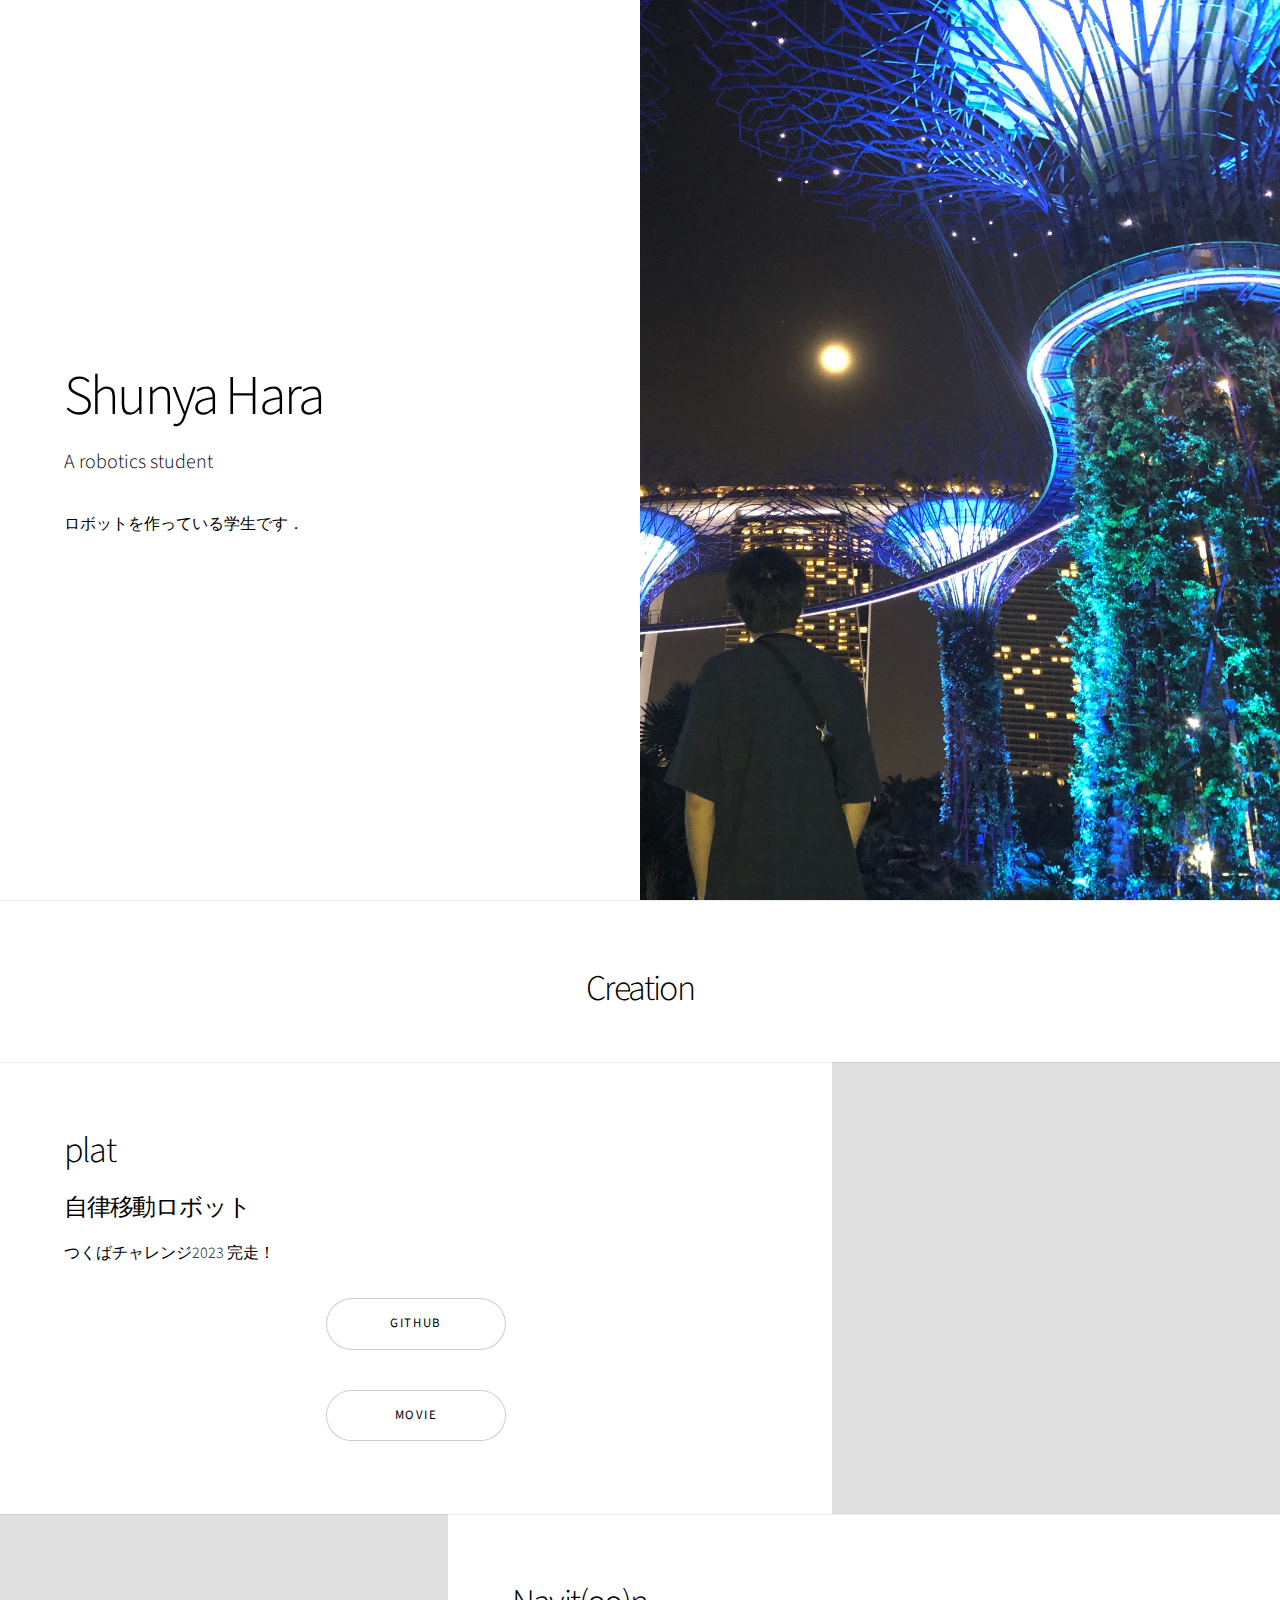
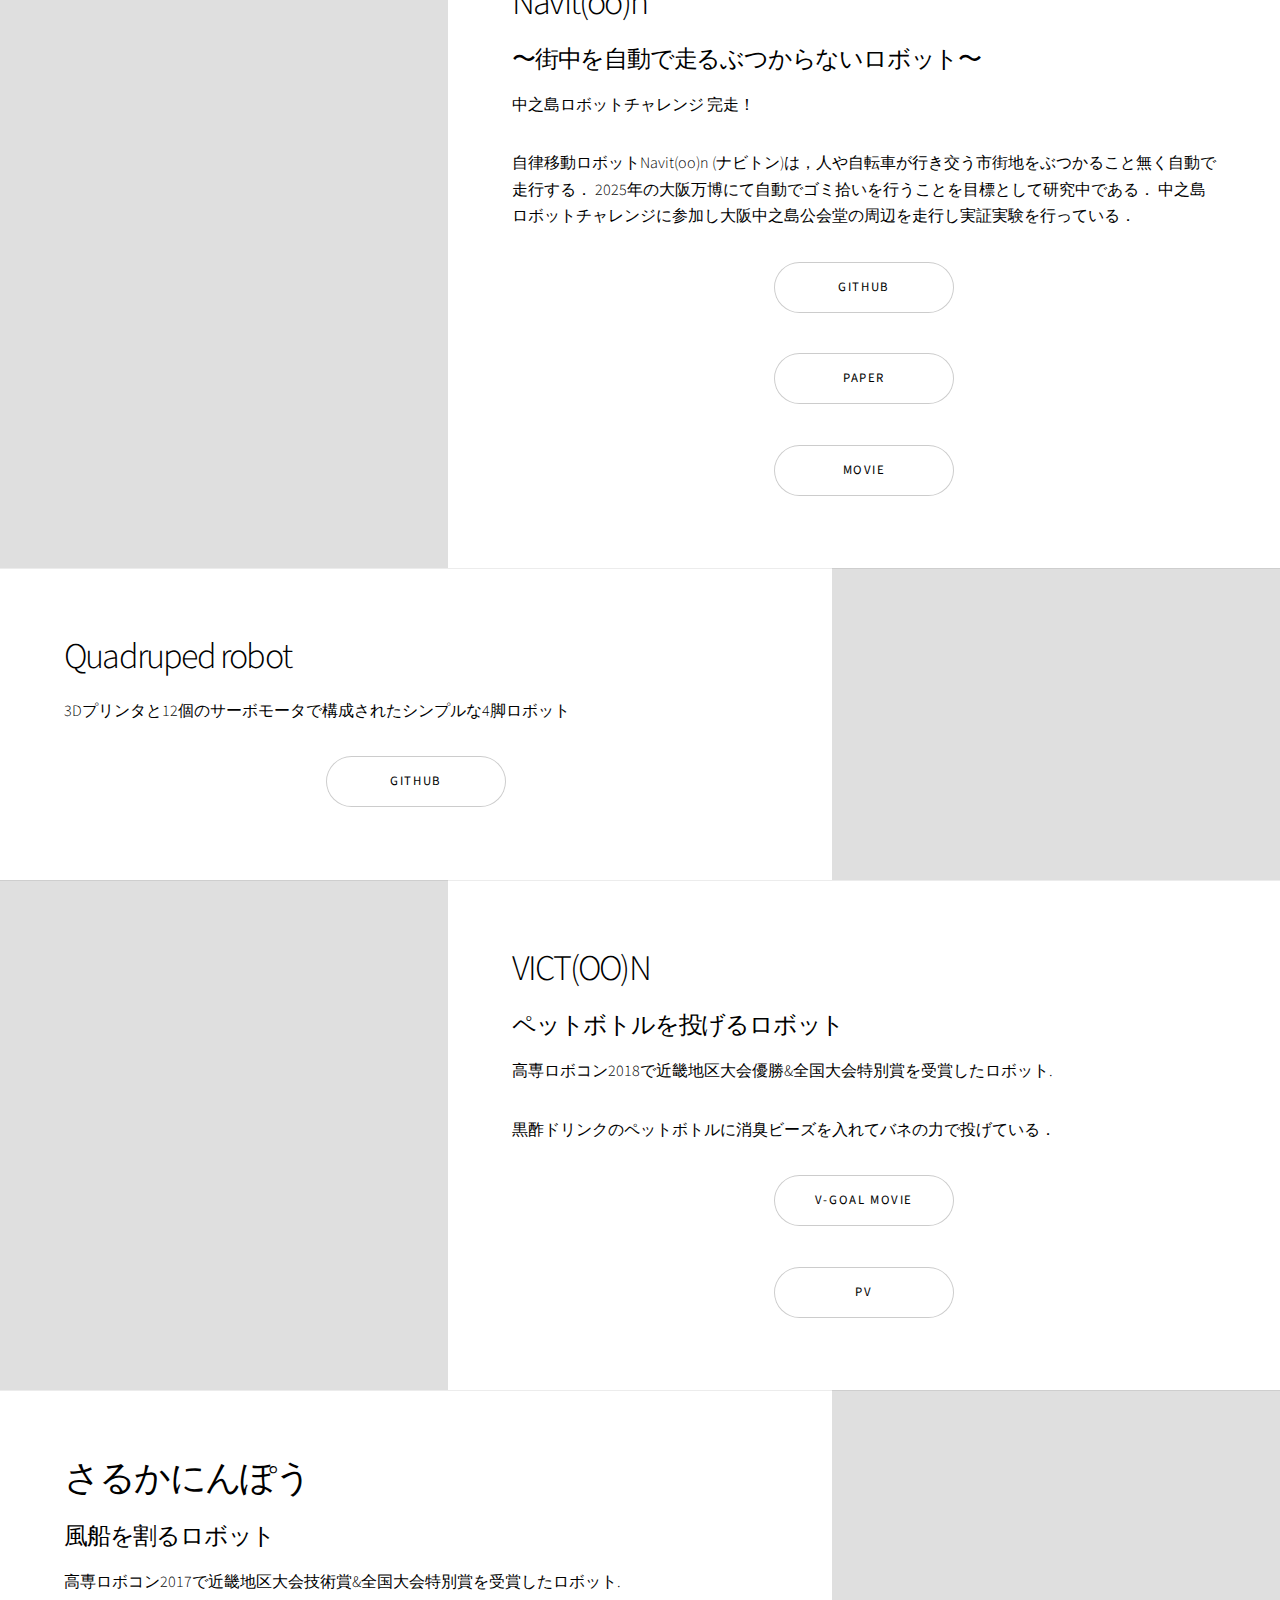
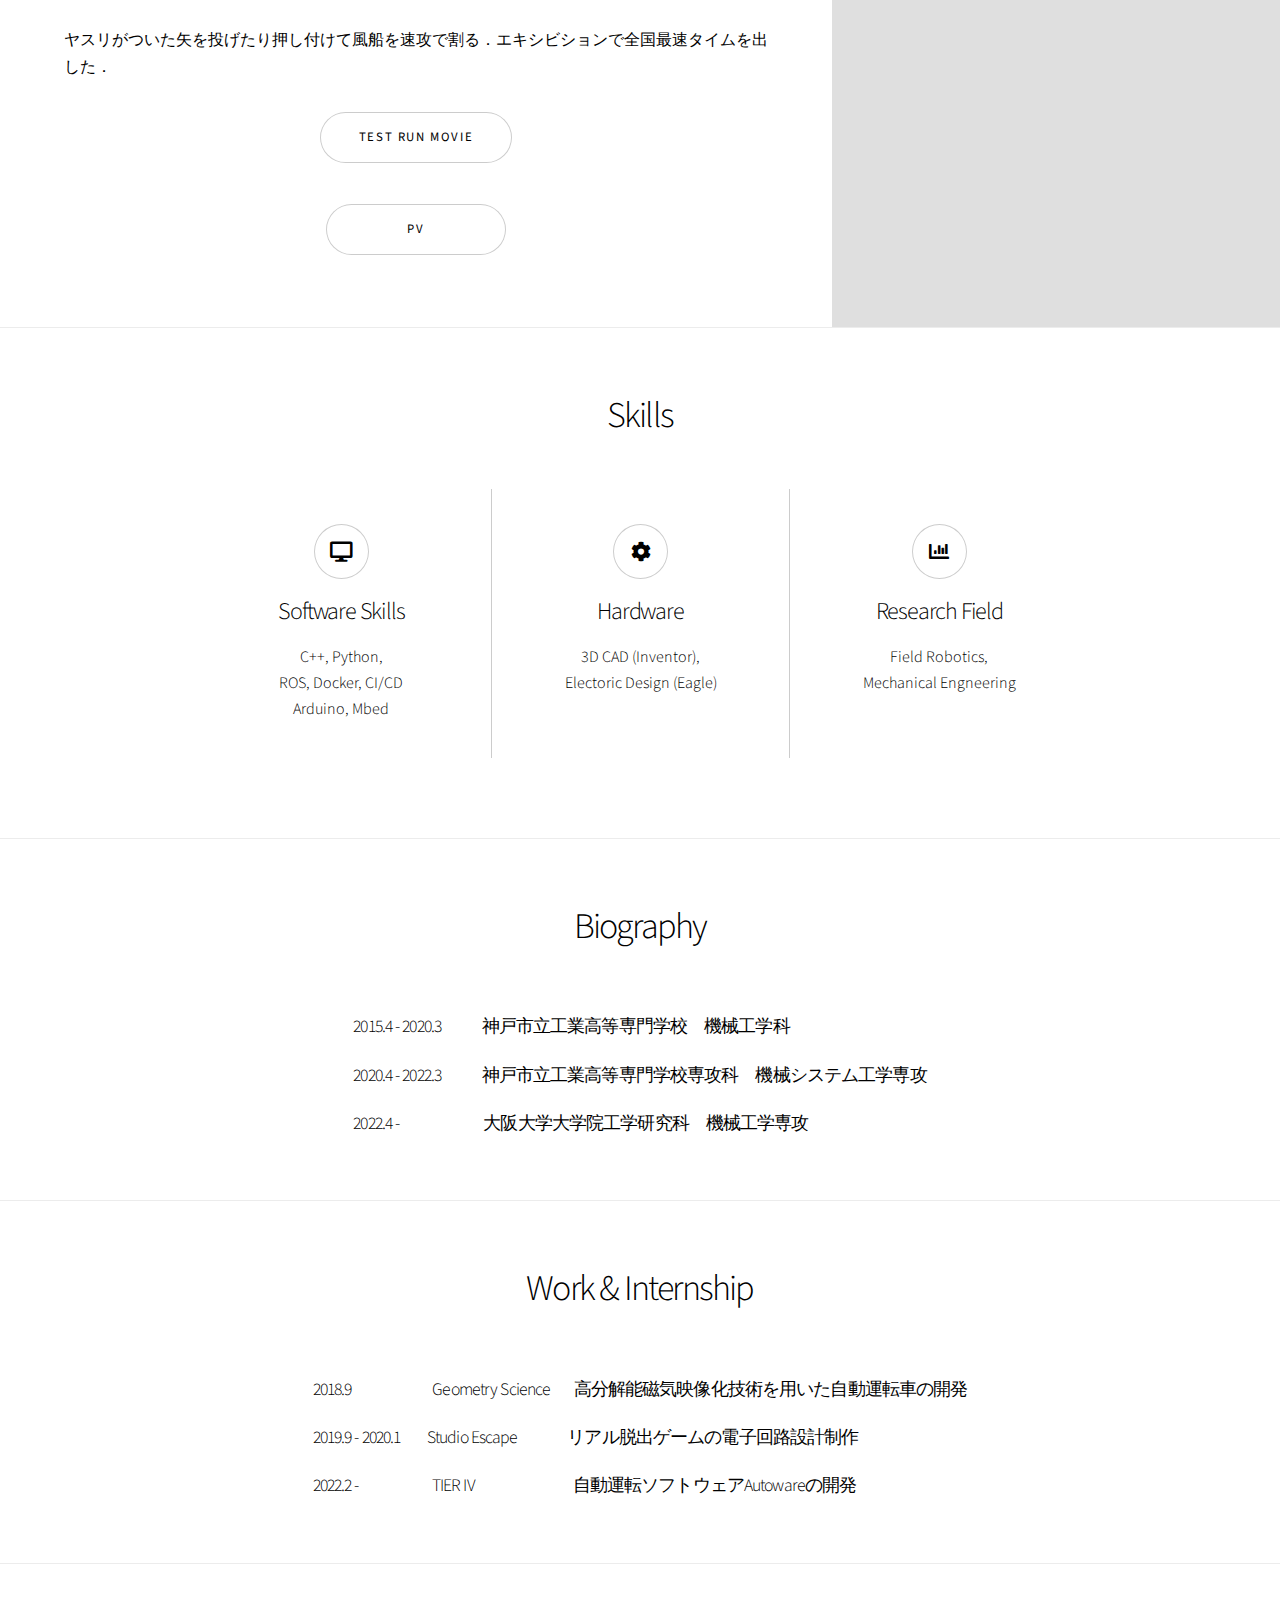
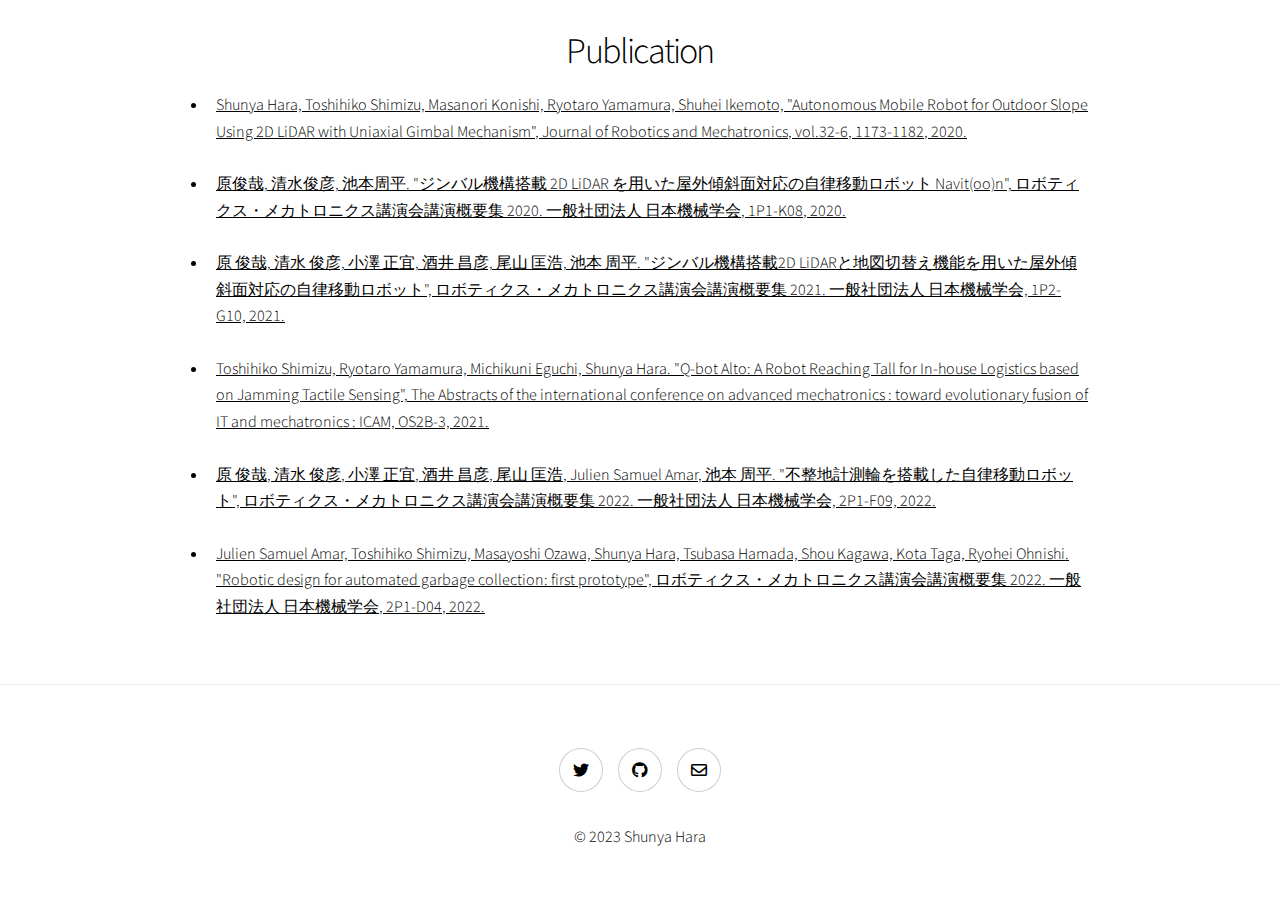
==== commit cc81d8d8: "Update Japanese text in index.html" ====
--- a/docs/index.html
+++ b/docs/index.html
@@ -31,14 +31,13 @@
 						<div class="content">
 							<h1>Shunya Hara</h1>
 							<p class="major">A robotics student</p>
-							<p>ロボットを研究している学生です．高専ロボコンに出場していました．</p>
+							<p>ロボットを作っている学生です．</p>
 							
 						</div>
 						<div class="image">
 							<img src="images/singapore.jpg" alt="top photo" width="100%" height="100%" />
 						</div>
 					</section>
-
 				<!-- 創作物　タイトル -->
 					<section class="wrapper style1 align-center">
 						<div class="inner">
@@ -51,7 +50,8 @@
 					<div class="content">
 						<h2>plat</h2>
 						
-						<p>つくばチャレンジに出場した自律移動ロボット</p>
+						<h3>自律移動ロボット</h3>
+						<p>つくばチャレンジ2023 完走！</p>
 						<ul class="actions stacked align-center">
 							<li><a href="https://github.com/tamago117/plat" class="button large wide smooth-scroll-middle">github</a></li>
 						</ul>
@@ -70,6 +70,7 @@
 						<div class="content">
 							<h2>Navit(oo)n</h2>
 							<h3>〜街中を自動で走るぶつからないロボット〜</h3>
+							<p>中之島ロボットチャレンジ 完走！</p>
 							<p>自律移動ロボットNavit(oo)n (ナビトン)は，人や自転車が行き交う市街地をぶつかること無く自動で走行する．
 								2025年の大阪万博にて自動でゴミ拾いを行うことを目標として研究中である．
 								中之島ロボットチャレンジに参加し大阪中之島公会堂の周辺を走行し実証実験を行っている．
@@ -210,25 +211,19 @@
 						<div class="index align-center">
 							<div class="align-left" >
 								<h4 style="margin-right:auto; margin-left:auto;">
-									<a href= "https://ig-instrum.co.jp/" >
-										<span>2018.9 &nbsp;&nbsp;　　　　</span>
-										<span>Geometry Science 　</span>
-										<span>高分解能磁気映像化技術を用いた自動運転車の開発</span>
-										<br><br>
-									</a>
-
-									<a href= "https://www.studioescape.jp/" >
-										<span>2019.9 - 2020.1 &nbsp;　</span>
-										<span>Studio Escape &nbsp;&nbsp;&nbsp;　　</span>
-										<span>リアル脱出ゲームの電子回路設計制作</span>
-										<br><br>
-									</a>
-
-									<a href= "https://tier4.jp/" >
-										<span>2022.2 - &nbsp;&nbsp;&nbsp;&nbsp;&nbsp;　　　</span>
-										<span>TIER IV &nbsp;&nbsp;　　　　　</span>
-										<span>自動運転ソフトウェアAutowareの開発</span>
-									</a>
+									<span>2018.9 &nbsp;&nbsp;　　　　</span>
+									<span>Geometry Science 　</span>
+									<span>高分解能磁気映像化技術を用いた自動運転車の開発</span>
+									<br><br>
+
+									<span>2019.9 - 2020.1 &nbsp;　</span>
+									<span>Studio Escape &nbsp;&nbsp;&nbsp;　　</span>
+									<span>リアル脱出ゲームの電子回路設計制作</span>
+									<br><br>
+
+									<span>2022.2 - &nbsp;&nbsp;&nbsp;&nbsp;&nbsp;　　　</span>
+									<span>TIER IV &nbsp;&nbsp;　　　　　</span>
+									<span>自動運転ソフトウェアAutowareの開発</span>
 								</h4>
 							</div>
 						</div>
@@ -245,33 +240,25 @@
 									<h2>Publication</h2>
 								</header>
 								<div class="content align-left">
-									<h3>Journal</h3>
-									<ol>
+									<ul>
 										<li><a href= "https://www.fujipress.jp/jrm/rb/robot003200061173/" >
 											Shunya Hara, Toshihiko Shimizu, Masanori Konishi, Ryotaro Yamamura, Shuhei Ikemoto, "Autonomous Mobile Robot for Outdoor Slope Using 2D LiDAR with Uniaxial Gimbal Mechanism", Journal of Robotics and Mechatronics, vol.32-6, 1173-1182, 2020.</a></li>
-									</ol>
-
-									<h3>Conference</h3>
-									<ol>
-										<li>
-											原 俊哉, 東森 充. “能動的変形機構を搭載した数珠状マニピュレータ”, 第41回日本ロボット学会学術講演会予稿集, 1C3-05, 2023.</a></li>
+											<br>
+										<li><a href= "https://www.jstage.jst.go.jp/article/jsmermd/2020/0/2020_1P1-K08/_article/-char/ja/" >
+											原俊哉, 清水俊彦, 池本周平. "ジンバル機構搭載 2D LiDAR を用いた屋外傾斜面対応の自律移動ロボット Navit(oo)n", ロボティクス・メカトロニクス講演会講演概要集 2020. 一般社団法人 日本機械学会, 1P1-K08, 2020.</a></li>
+											<br>
+										<li><a href= "https://www.jstage.jst.go.jp/article/jsmermd/2021/0/2021_1P2-G10/_article/-char/ja/" >
+											原 俊哉, 清水 俊彦, 小澤 正宜, 酒井 昌彦, 尾山 匡浩, 池本 周平. "ジンバル機構搭載2D LiDARと地図切替え機能を用いた屋外傾斜面対応の自律移動ロボット", ロボティクス・メカトロニクス講演会講演概要集 2021. 一般社団法人 日本機械学会, 1P2-G10, 2021.</a></li>
+											<br>
+										<li><a href= "https://www.jstage.jst.go.jp/article/jsmeicam/2021.7/0/2021.7_OS2B-3/_article/-char/ja" >
+											Toshihiko Shimizu, Ryotaro Yamamura, Michikuni Eguchi, Shunya Hara. "Q-bot Alto: A Robot Reaching Tall for In-house Logistics based on Jamming Tactile Sensing", The Abstracts of the international conference on advanced mechatronics : toward evolutionary fusion of IT and mechatronics : ICAM, OS2B-3, 2021.</a></li>
 											<br>
 										<li><a href= "https://www.jstage.jst.go.jp/article/jsmermd/2022/0/2022_2P1-F09/_article/-char/ja/" >
 											原 俊哉, 清水 俊彦, 小澤 正宜, 酒井 昌彦, 尾山 匡浩, Julien Samuel Amar, 池本 周平. "不整地計測輪を搭載した自律移動ロボット", ロボティクス・メカトロニクス講演会講演概要集 2022. 一般社団法人 日本機械学会, 2P1-F09, 2022.</a></li>
 											<br>
 										<li><a href= "https://www.jstage.jst.go.jp/article/jsmermd/2022/0/2022_2P1-D04/_article/-char/ja/" >
 											Julien Samuel Amar, Toshihiko Shimizu, Masayoshi Ozawa, Shunya Hara, Tsubasa Hamada, Shou Kagawa, Kota Taga, Ryohei Ohnishi. "Robotic design for automated garbage collection: first prototype", ロボティクス・メカトロニクス講演会講演概要集 2022. 一般社団法人 日本機械学会, 2P1-D04, 2022.</a></li>
-											<br>
-										<li><a href= "https://www.jstage.jst.go.jp/article/jsmermd/2021/0/2021_1P2-G10/_article/-char/ja/" >
-											原 俊哉, 清水 俊彦, 小澤 正宜, 酒井 昌彦, 尾山 匡浩, 池本 周平. "ジンバル機構搭載2D LiDARと地図切替え機能を用いた屋外傾斜面対応の自律移動ロボット", ロボティクス・メカトロニクス講演会講演概要集 2021. 一般社団法人 日本機械学会, 1P2-G10, 2021.</a></li>
-											<br>
-										<li><a href= "https://www.jstage.jst.go.jp/article/jsmeicam/2021.7/0/2021.7_OS2B-3/_article/-char/ja" >
-											Toshihiko Shimizu, Ryotaro Yamamura, Michikuni Eguchi, Shunya Hara. "Q-bot Alto: A Robot Reaching Tall for In-house Logistics based on Jamming Tactile Sensing", The Abstracts of the international conference on advanced mechatronics : toward evolutionary fusion of IT and mechatronics : ICAM, OS2B-3, 2021.</a></li>
-											<br>
-										<li><a href= "https://www.jstage.jst.go.jp/article/jsmermd/2020/0/2020_1P1-K08/_article/-char/ja/" >
-											原俊哉, 清水俊彦, 池本周平. "ジンバル機構搭載 2D LiDAR を用いた屋外傾斜面対応の自律移動ロボット Navit(oo)n", ロボティクス・メカトロニクス講演会講演概要集 2020. 一般社団法人 日本機械学会, 1P1-K08, 2020.</a></li>
-											<br>
-									</ol>
+									</ul>
 								</div>
 							</section>
 						</div>
@@ -282,14 +269,14 @@
 					<footer class="wrapper style1 align-center">
 						<div class="inner">
 							<ul class="icons">
-								<!--<li><a href="https://mobile.twitter.com/user_id" class="icon brands style2 fa-twitter"><span class="label">Twitter</span></a></li>-->
+								<li><a href="https://mobile.twitter.com/_hrjp" class="icon brands style2 fa-twitter"><span class="label">Twitter</span></a></li>
 								<!--<li><a href="#" class="icon brands style2 fa-facebook-f"><span class="label">Facebook</span></a></li>
 								<li><a href="#" class="icon brands style2 fa-instagram"><span class="label">Instagram</span></a></li>
 								<li><a href="#" class="icon brands style2 fa-linkedin"><span class="label">LinkedIn</span></a></li>-->
 								<li><a href="https://github.com/hrjp" class="icon brands style2 fa-github"><span class="label">Github</span></a></li>
 								<li><a href="mailto:hrjp00@gmail.com" class="icon style2 fa-envelope"><span class="label">Email</span></a></li>
 							</ul>
-							<p>&copy; 2021-2023 Shunya Hara</p>
+							<p>&copy; 2023 Shunya Hara</p>
 						</div>
 					</footer>
 
@@ -304,5 +291,8 @@
 			<script src="assets/js/util.js"></script>
 			<script src="assets/js/main.js"></script>
 
+		<!-- Note: Only needed for demo purposes. Delete for production sites. -->
+			<script src="assets/js/demo.js"></script>
+
 	</body>
 </html>
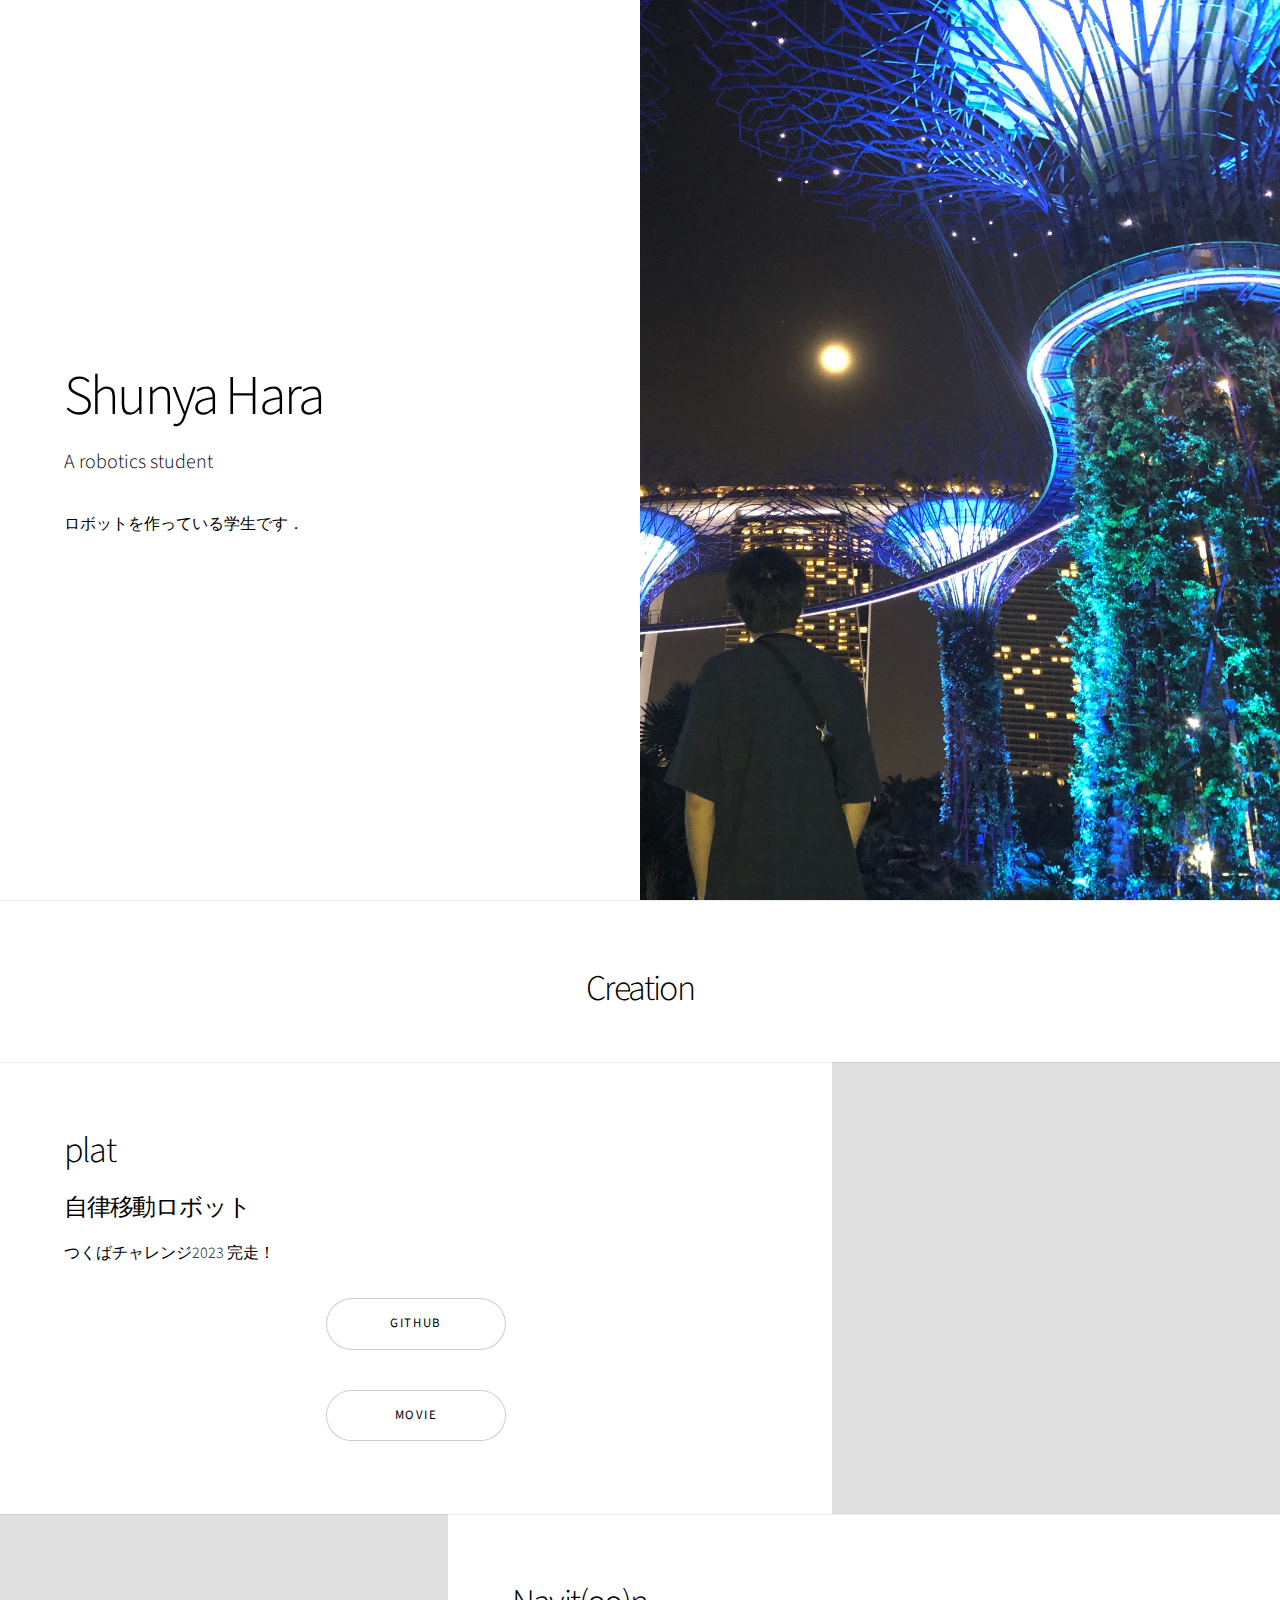
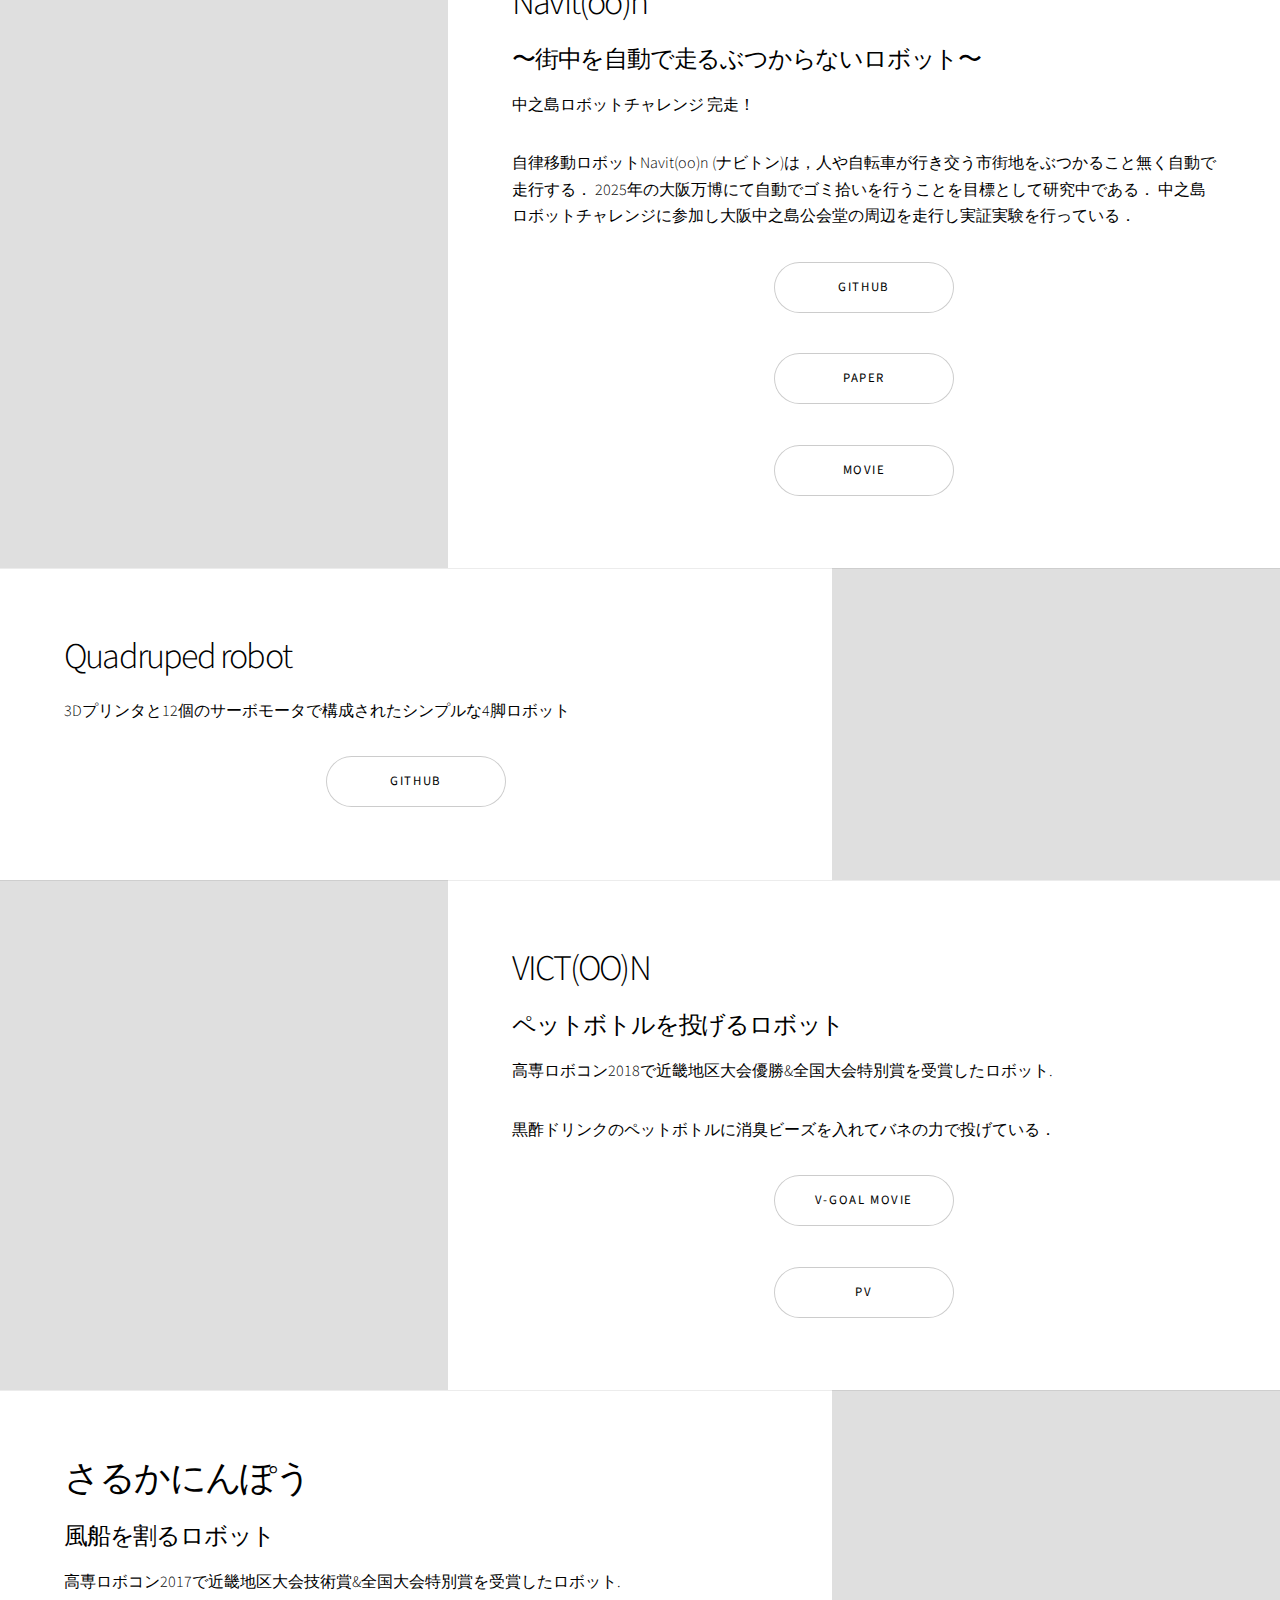
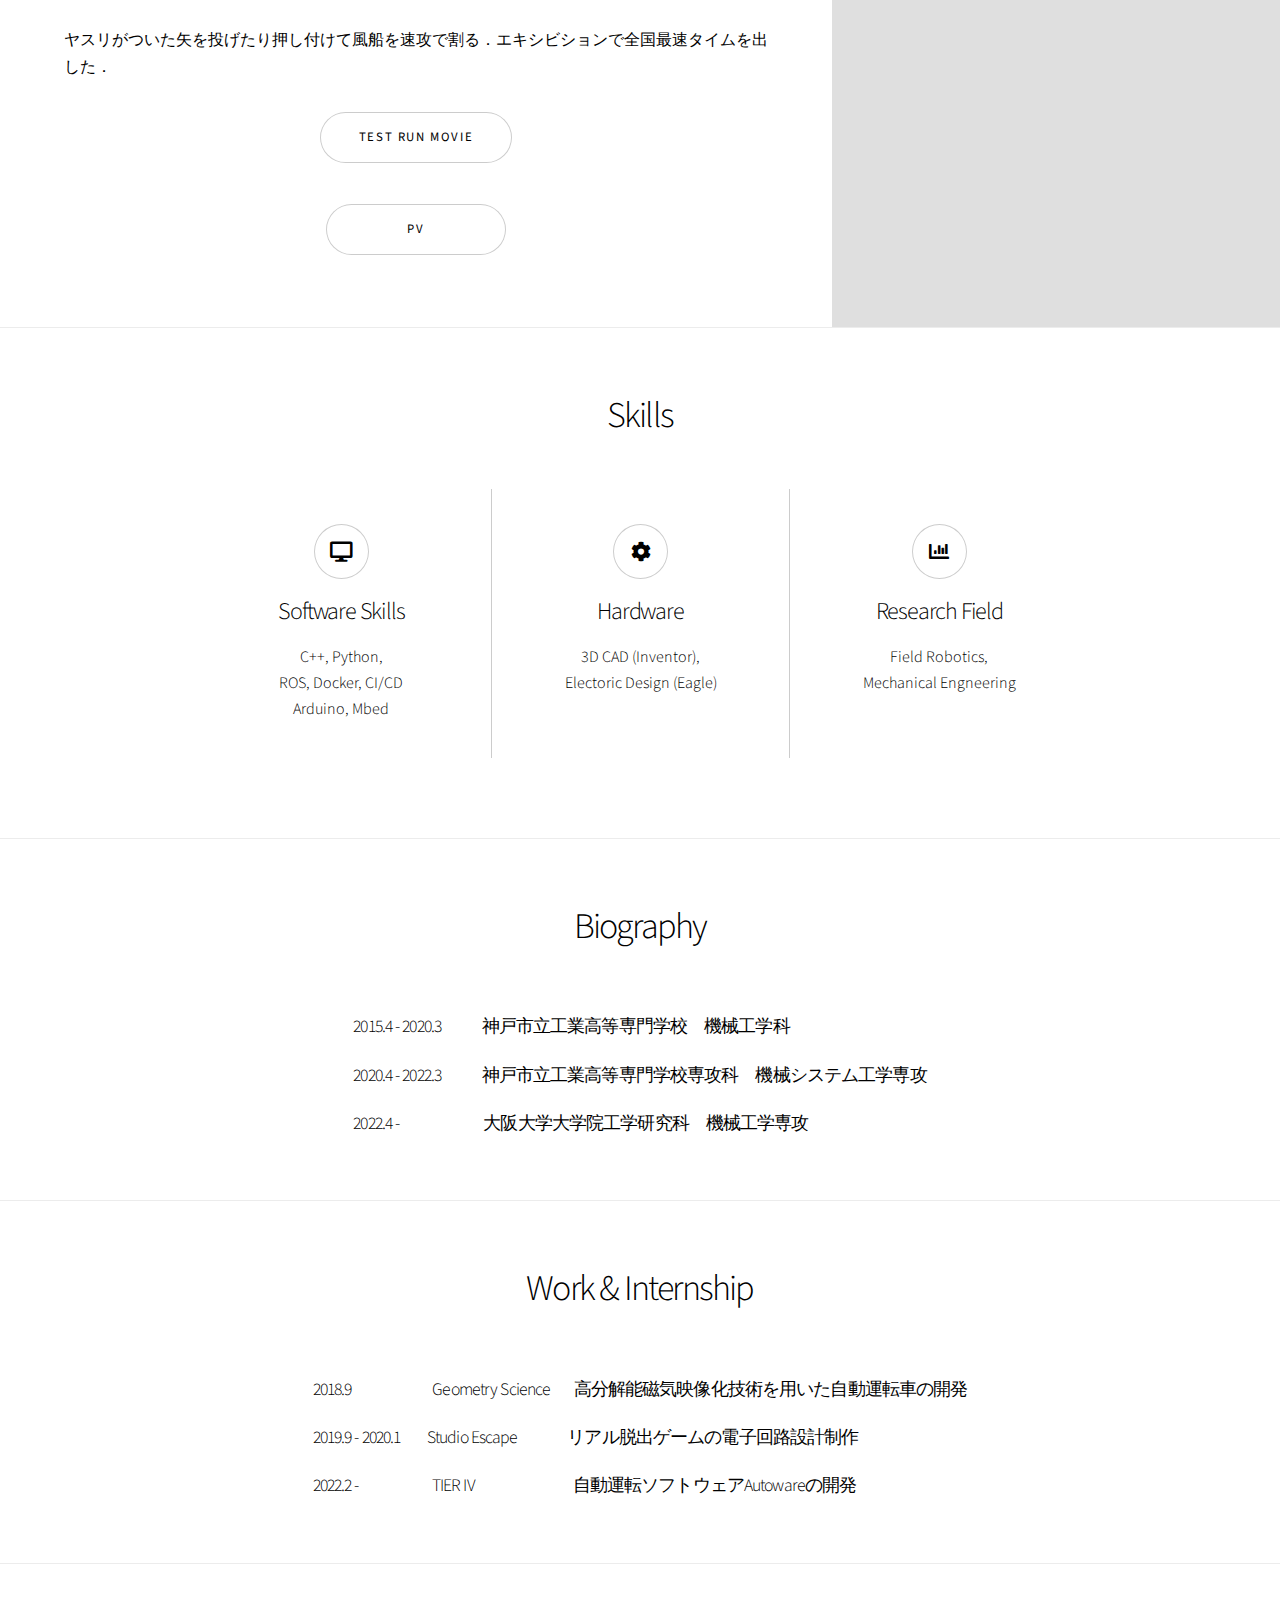
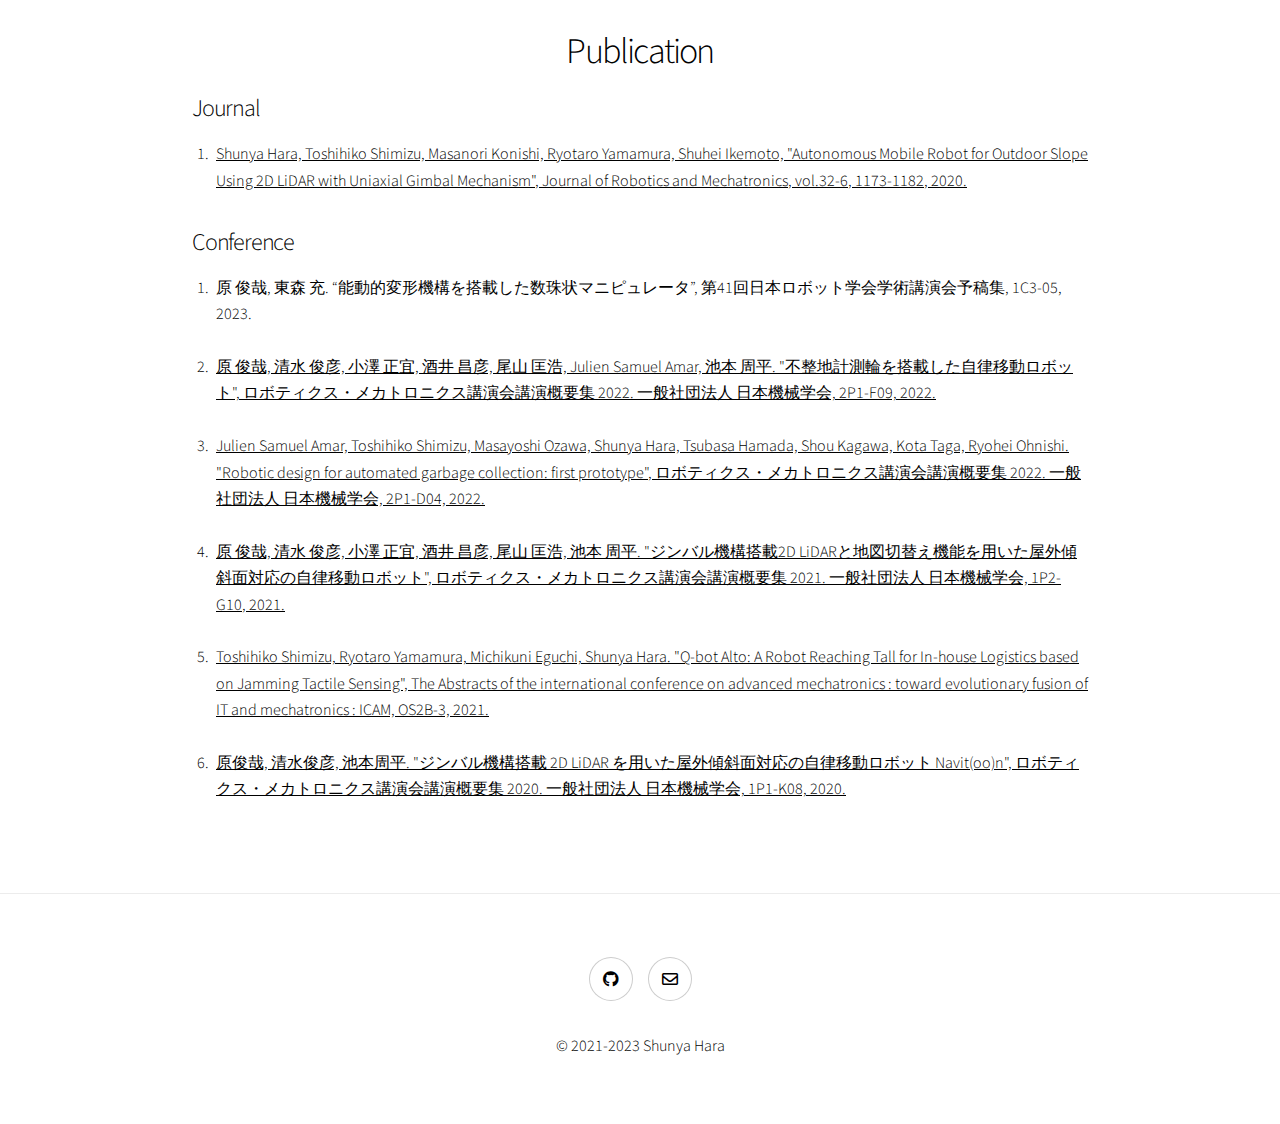
==== commit 44b69b3d: "Merge branch 'main' of https://github.com/hrjp/hrjp.github.io" ====
--- a/docs/index.html
+++ b/docs/index.html
@@ -211,19 +211,25 @@
 						<div class="index align-center">
 							<div class="align-left" >
 								<h4 style="margin-right:auto; margin-left:auto;">
-									<span>2018.9 &nbsp;&nbsp;　　　　</span>
-									<span>Geometry Science 　</span>
-									<span>高分解能磁気映像化技術を用いた自動運転車の開発</span>
-									<br><br>
-
-									<span>2019.9 - 2020.1 &nbsp;　</span>
-									<span>Studio Escape &nbsp;&nbsp;&nbsp;　　</span>
-									<span>リアル脱出ゲームの電子回路設計制作</span>
-									<br><br>
-
-									<span>2022.2 - &nbsp;&nbsp;&nbsp;&nbsp;&nbsp;　　　</span>
-									<span>TIER IV &nbsp;&nbsp;　　　　　</span>
-									<span>自動運転ソフトウェアAutowareの開発</span>
+									<a href= "https://ig-instrum.co.jp/" >
+										<span>2018.9 &nbsp;&nbsp;　　　　</span>
+										<span>Geometry Science 　</span>
+										<span>高分解能磁気映像化技術を用いた自動運転車の開発</span>
+										<br><br>
+									</a>
+
+									<a href= "https://www.studioescape.jp/" >
+										<span>2019.9 - 2020.1 &nbsp;　</span>
+										<span>Studio Escape &nbsp;&nbsp;&nbsp;　　</span>
+										<span>リアル脱出ゲームの電子回路設計制作</span>
+										<br><br>
+									</a>
+
+									<a href= "https://tier4.jp/" >
+										<span>2022.2 - &nbsp;&nbsp;&nbsp;&nbsp;&nbsp;　　　</span>
+										<span>TIER IV &nbsp;&nbsp;　　　　　</span>
+										<span>自動運転ソフトウェアAutowareの開発</span>
+									</a>
 								</h4>
 							</div>
 						</div>
@@ -240,25 +246,33 @@
 									<h2>Publication</h2>
 								</header>
 								<div class="content align-left">
-									<ul>
+									<h3>Journal</h3>
+									<ol>
 										<li><a href= "https://www.fujipress.jp/jrm/rb/robot003200061173/" >
 											Shunya Hara, Toshihiko Shimizu, Masanori Konishi, Ryotaro Yamamura, Shuhei Ikemoto, "Autonomous Mobile Robot for Outdoor Slope Using 2D LiDAR with Uniaxial Gimbal Mechanism", Journal of Robotics and Mechatronics, vol.32-6, 1173-1182, 2020.</a></li>
+									</ol>
+
+									<h3>Conference</h3>
+									<ol>
+										<li>
+											原 俊哉, 東森 充. “能動的変形機構を搭載した数珠状マニピュレータ”, 第41回日本ロボット学会学術講演会予稿集, 1C3-05, 2023.</a></li>
+											<br>
+										<li><a href= "https://www.jstage.jst.go.jp/article/jsmermd/2022/0/2022_2P1-F09/_article/-char/ja/" >
+											原 俊哉, 清水 俊彦, 小澤 正宜, 酒井 昌彦, 尾山 匡浩, Julien Samuel Amar, 池本 周平. "不整地計測輪を搭載した自律移動ロボット", ロボティクス・メカトロニクス講演会講演概要集 2022. 一般社団法人 日本機械学会, 2P1-F09, 2022.</a></li>
+											<br>
+										<li><a href= "https://www.jstage.jst.go.jp/article/jsmermd/2022/0/2022_2P1-D04/_article/-char/ja/" >
+											Julien Samuel Amar, Toshihiko Shimizu, Masayoshi Ozawa, Shunya Hara, Tsubasa Hamada, Shou Kagawa, Kota Taga, Ryohei Ohnishi. "Robotic design for automated garbage collection: first prototype", ロボティクス・メカトロニクス講演会講演概要集 2022. 一般社団法人 日本機械学会, 2P1-D04, 2022.</a></li>
+											<br>
+										<li><a href= "https://www.jstage.jst.go.jp/article/jsmermd/2021/0/2021_1P2-G10/_article/-char/ja/" >
+											原 俊哉, 清水 俊彦, 小澤 正宜, 酒井 昌彦, 尾山 匡浩, 池本 周平. "ジンバル機構搭載2D LiDARと地図切替え機能を用いた屋外傾斜面対応の自律移動ロボット", ロボティクス・メカトロニクス講演会講演概要集 2021. 一般社団法人 日本機械学会, 1P2-G10, 2021.</a></li>
+											<br>
+										<li><a href= "https://www.jstage.jst.go.jp/article/jsmeicam/2021.7/0/2021.7_OS2B-3/_article/-char/ja" >
+											Toshihiko Shimizu, Ryotaro Yamamura, Michikuni Eguchi, Shunya Hara. "Q-bot Alto: A Robot Reaching Tall for In-house Logistics based on Jamming Tactile Sensing", The Abstracts of the international conference on advanced mechatronics : toward evolutionary fusion of IT and mechatronics : ICAM, OS2B-3, 2021.</a></li>
 											<br>
 										<li><a href= "https://www.jstage.jst.go.jp/article/jsmermd/2020/0/2020_1P1-K08/_article/-char/ja/" >
 											原俊哉, 清水俊彦, 池本周平. "ジンバル機構搭載 2D LiDAR を用いた屋外傾斜面対応の自律移動ロボット Navit(oo)n", ロボティクス・メカトロニクス講演会講演概要集 2020. 一般社団法人 日本機械学会, 1P1-K08, 2020.</a></li>
 											<br>
-										<li><a href= "https://www.jstage.jst.go.jp/article/jsmermd/2021/0/2021_1P2-G10/_article/-char/ja/" >
-											原 俊哉, 清水 俊彦, 小澤 正宜, 酒井 昌彦, 尾山 匡浩, 池本 周平. "ジンバル機構搭載2D LiDARと地図切替え機能を用いた屋外傾斜面対応の自律移動ロボット", ロボティクス・メカトロニクス講演会講演概要集 2021. 一般社団法人 日本機械学会, 1P2-G10, 2021.</a></li>
-											<br>
-										<li><a href= "https://www.jstage.jst.go.jp/article/jsmeicam/2021.7/0/2021.7_OS2B-3/_article/-char/ja" >
-											Toshihiko Shimizu, Ryotaro Yamamura, Michikuni Eguchi, Shunya Hara. "Q-bot Alto: A Robot Reaching Tall for In-house Logistics based on Jamming Tactile Sensing", The Abstracts of the international conference on advanced mechatronics : toward evolutionary fusion of IT and mechatronics : ICAM, OS2B-3, 2021.</a></li>
-											<br>
-										<li><a href= "https://www.jstage.jst.go.jp/article/jsmermd/2022/0/2022_2P1-F09/_article/-char/ja/" >
-											原 俊哉, 清水 俊彦, 小澤 正宜, 酒井 昌彦, 尾山 匡浩, Julien Samuel Amar, 池本 周平. "不整地計測輪を搭載した自律移動ロボット", ロボティクス・メカトロニクス講演会講演概要集 2022. 一般社団法人 日本機械学会, 2P1-F09, 2022.</a></li>
-											<br>
-										<li><a href= "https://www.jstage.jst.go.jp/article/jsmermd/2022/0/2022_2P1-D04/_article/-char/ja/" >
-											Julien Samuel Amar, Toshihiko Shimizu, Masayoshi Ozawa, Shunya Hara, Tsubasa Hamada, Shou Kagawa, Kota Taga, Ryohei Ohnishi. "Robotic design for automated garbage collection: first prototype", ロボティクス・メカトロニクス講演会講演概要集 2022. 一般社団法人 日本機械学会, 2P1-D04, 2022.</a></li>
-									</ul>
+									</ol>
 								</div>
 							</section>
 						</div>
@@ -269,14 +283,14 @@
 					<footer class="wrapper style1 align-center">
 						<div class="inner">
 							<ul class="icons">
-								<li><a href="https://mobile.twitter.com/_hrjp" class="icon brands style2 fa-twitter"><span class="label">Twitter</span></a></li>
+								<!--<li><a href="https://mobile.twitter.com/user_id" class="icon brands style2 fa-twitter"><span class="label">Twitter</span></a></li>-->
 								<!--<li><a href="#" class="icon brands style2 fa-facebook-f"><span class="label">Facebook</span></a></li>
 								<li><a href="#" class="icon brands style2 fa-instagram"><span class="label">Instagram</span></a></li>
 								<li><a href="#" class="icon brands style2 fa-linkedin"><span class="label">LinkedIn</span></a></li>-->
 								<li><a href="https://github.com/hrjp" class="icon brands style2 fa-github"><span class="label">Github</span></a></li>
 								<li><a href="mailto:hrjp00@gmail.com" class="icon style2 fa-envelope"><span class="label">Email</span></a></li>
 							</ul>
-							<p>&copy; 2023 Shunya Hara</p>
+							<p>&copy; 2021-2023 Shunya Hara</p>
 						</div>
 					</footer>
 
@@ -291,8 +305,5 @@
 			<script src="assets/js/util.js"></script>
 			<script src="assets/js/main.js"></script>
 
-		<!-- Note: Only needed for demo purposes. Delete for production sites. -->
-			<script src="assets/js/demo.js"></script>
-
 	</body>
 </html>
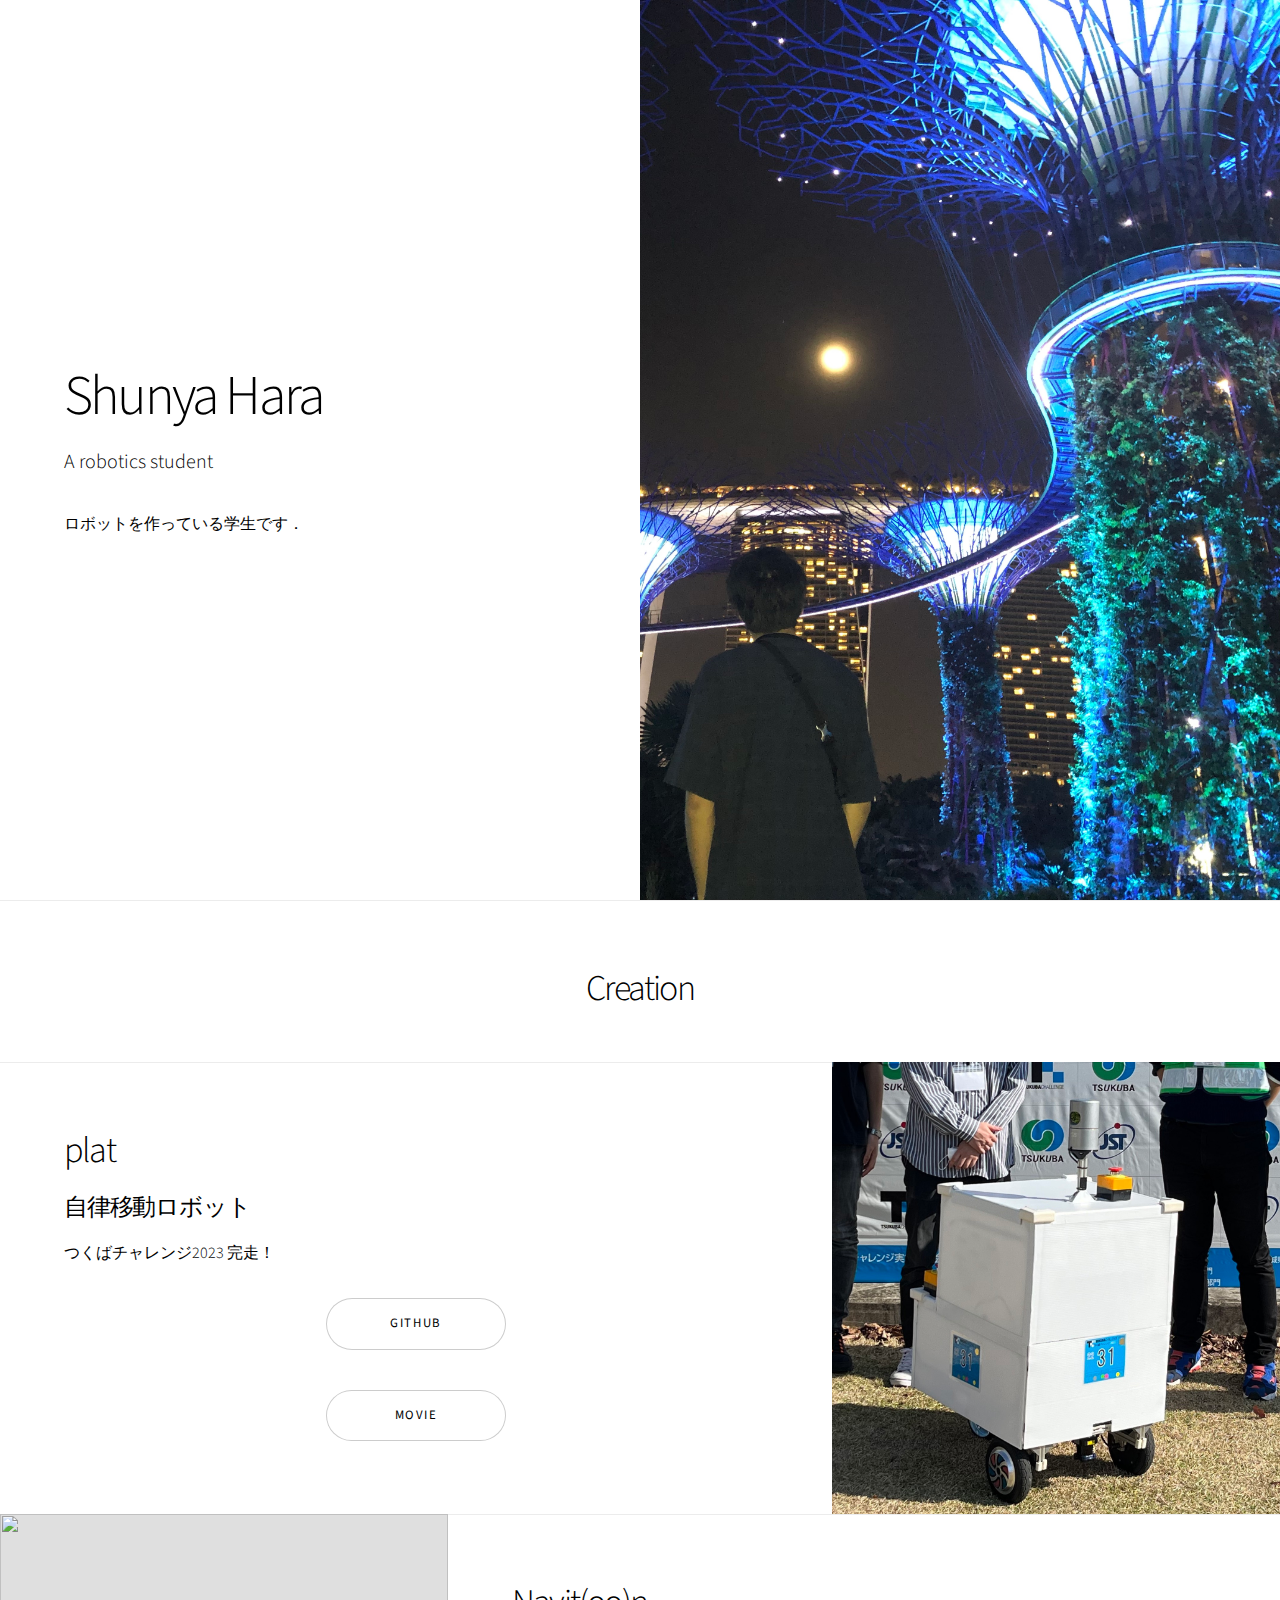
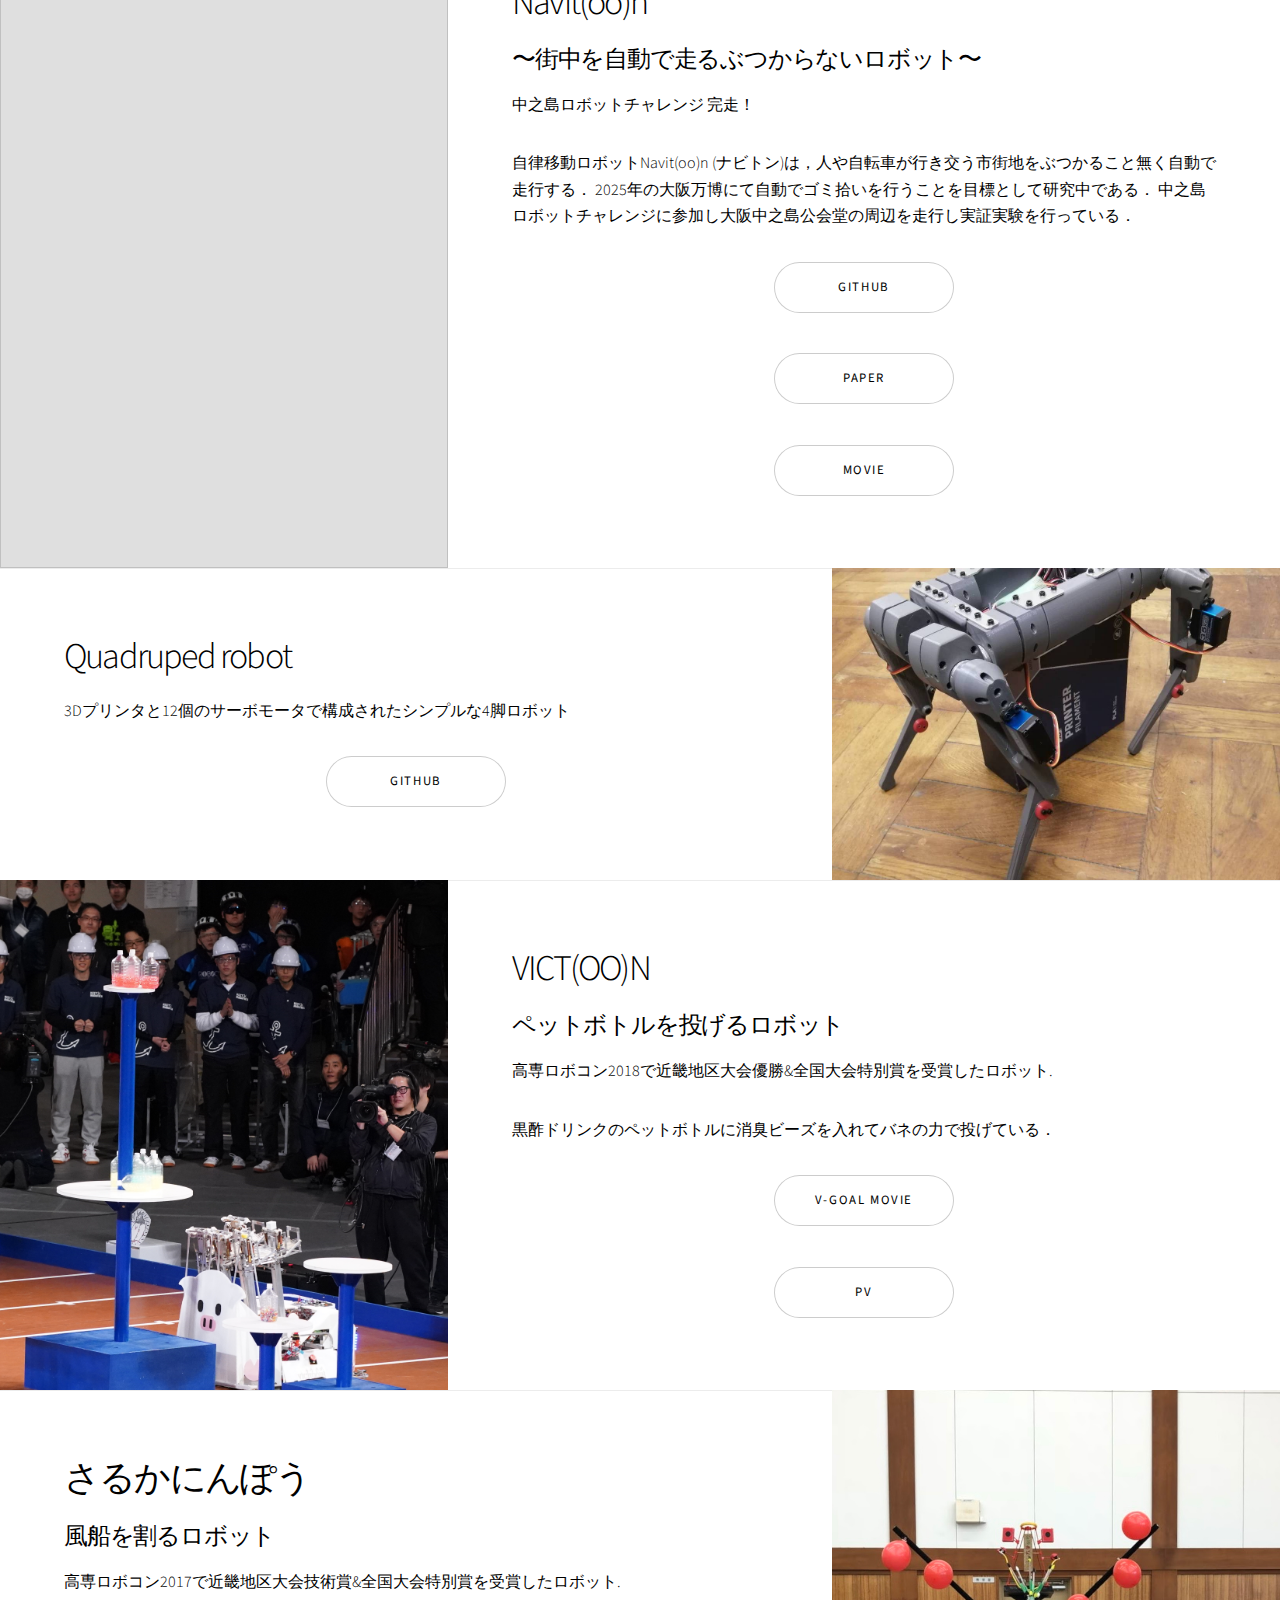
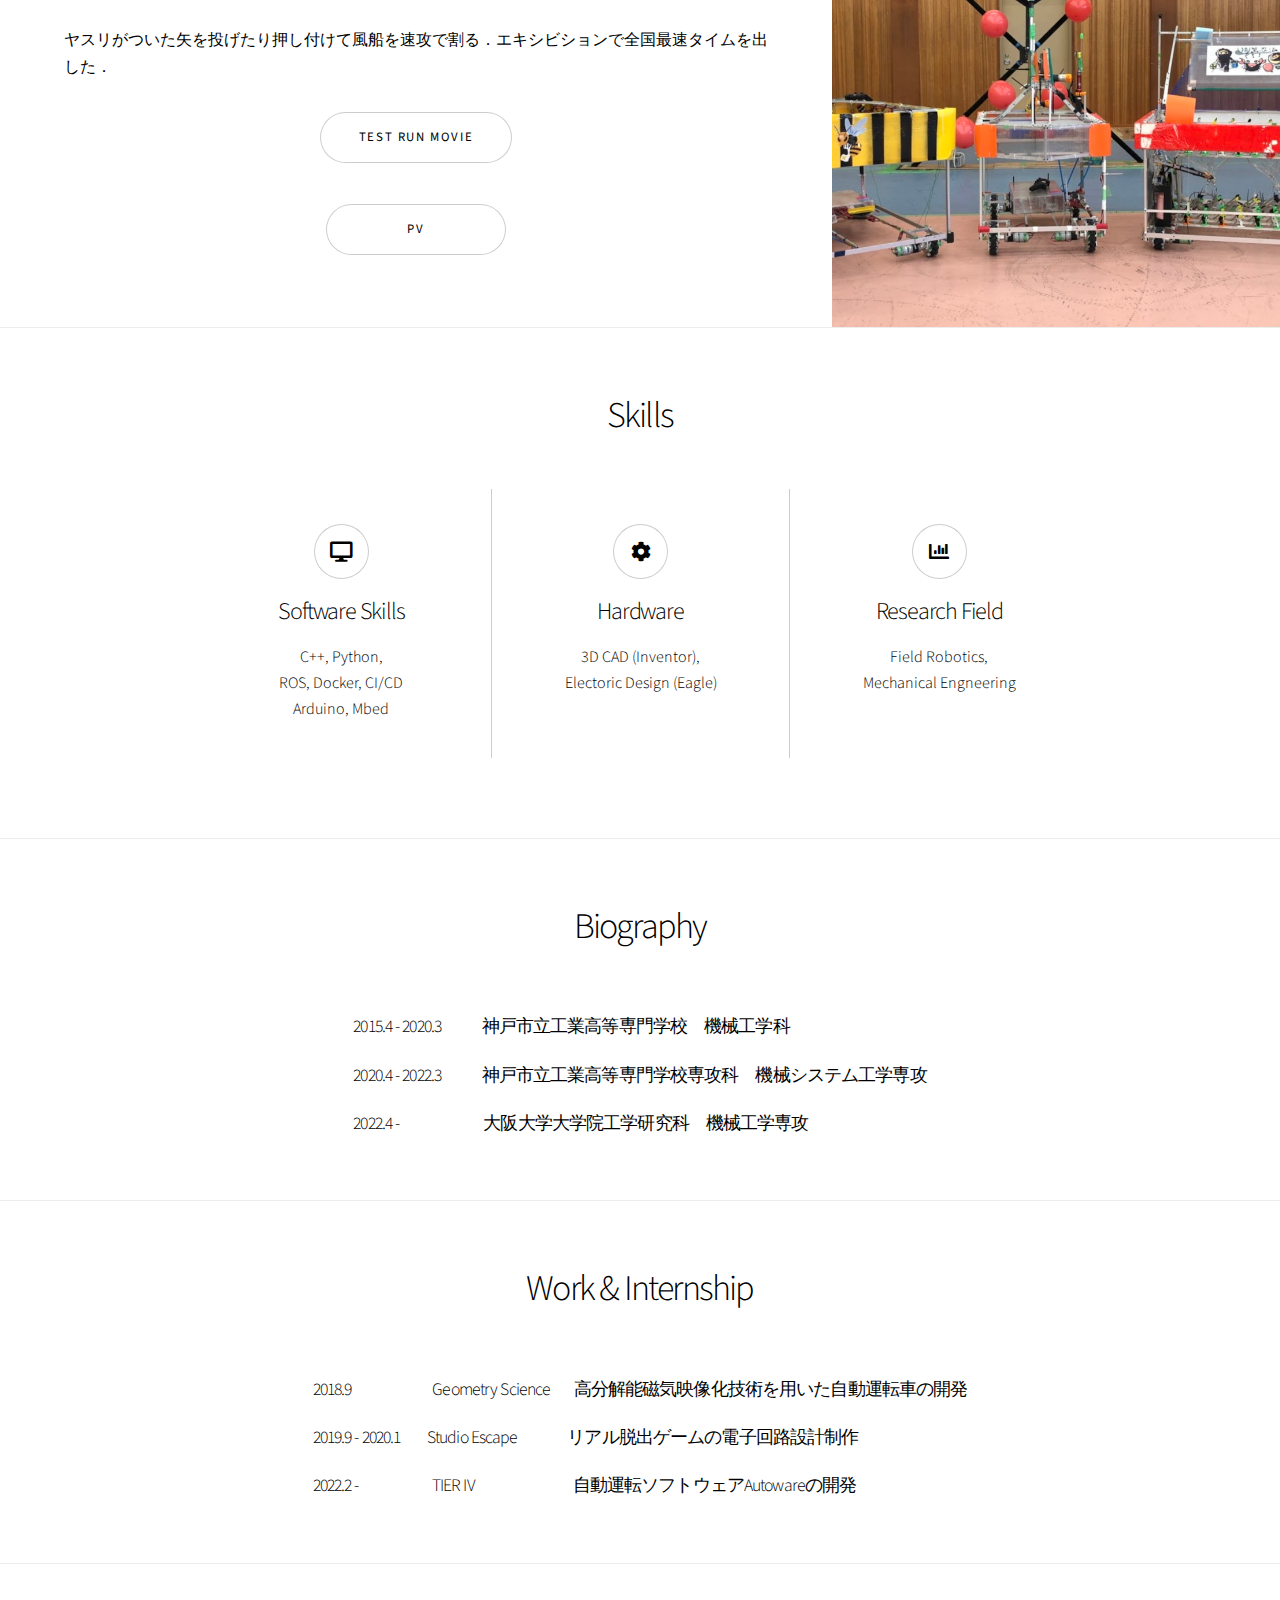
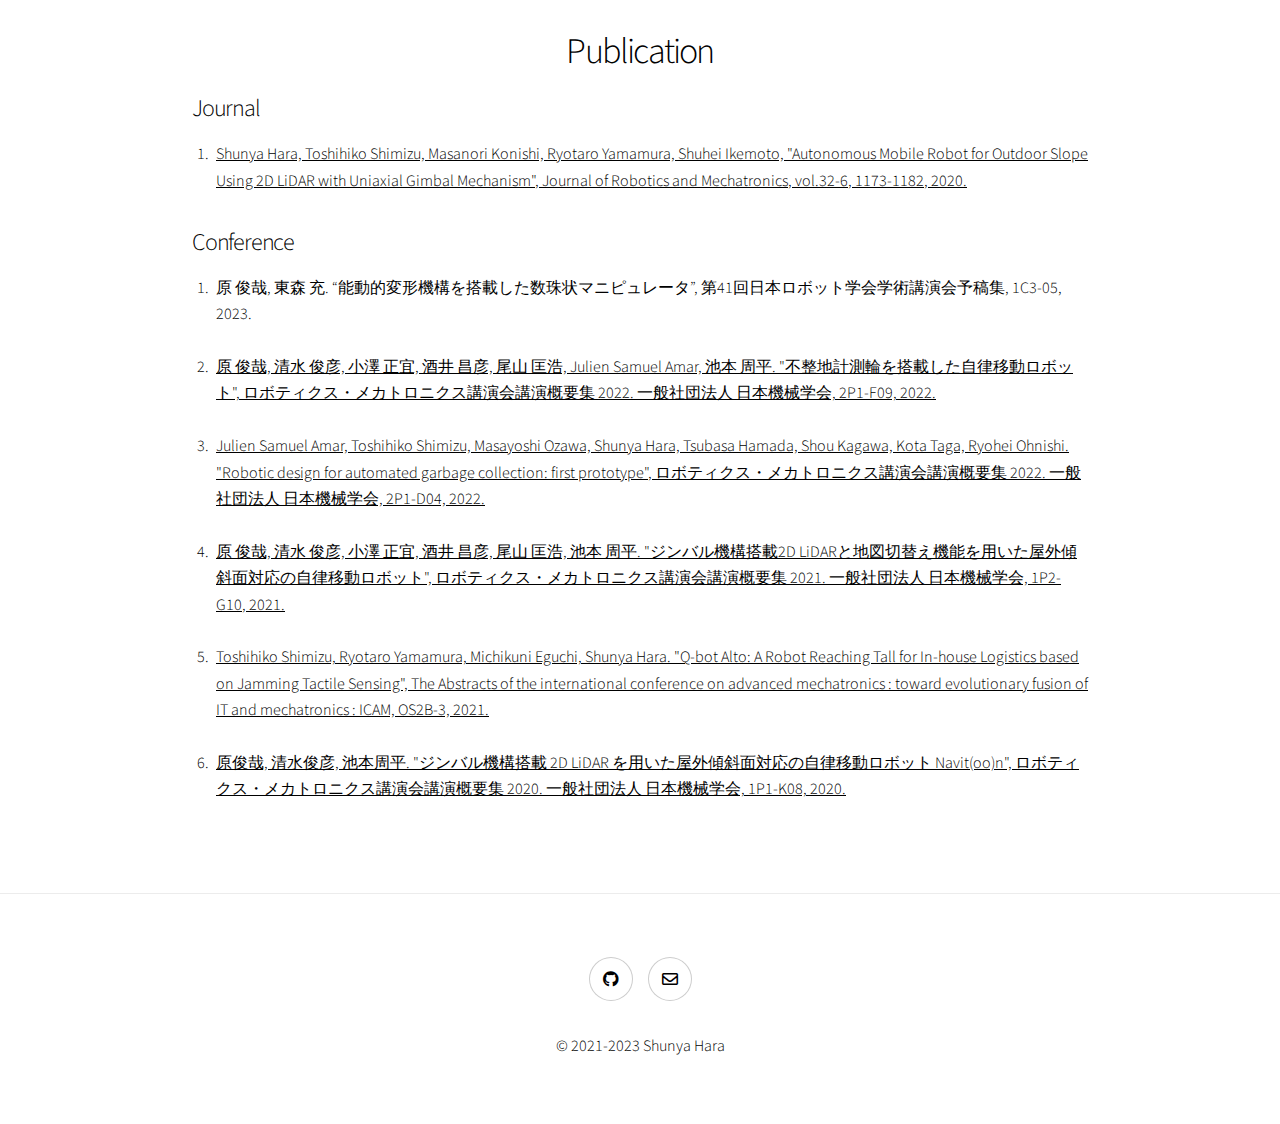
==== commit d703a0ba: "Remove fade-in effect from banner and spotlight sections" ====
--- a/docs/index.html
+++ b/docs/index.html
@@ -27,7 +27,7 @@
 			<div id="wrapper" class="divided">
 
 				<!-- abst -->
-					<section class="banner style1 orient-left content-align-left image-position-right fullscreen onload-image-fade-in onload-content-fade-right">
+					<section class="banner style1 orient-left content-align-left image-position-right fullscreen">
 						<div class="content">
 							<h1>Shunya Hara</h1>
 							<p class="major">A robotics student</p>
@@ -46,7 +46,7 @@
 					</section>
 				
 				<!-- plat -->
-				<section class="spotlight style1 orient-left content-align-left image-position-center onscroll-image-fade-in">
+				<section class="spotlight style1 orient-left content-align-left image-position-center">
 					<div class="content">
 						<h2>plat</h2>
 						
@@ -66,7 +66,7 @@
 				</section>
 
 				<!-- naviton -->
-					<section class="spotlight style1 orient-right content-align-left image-position-center onscroll-image-fade-in" id="first">
+					<section class="spotlight style1 orient-right content-align-left image-position-left" id="first">
 						<div class="content">
 							<h2>Navit(oo)n</h2>
 							<h3>〜街中を自動で走るぶつからないロボット〜</h3>
@@ -96,7 +96,7 @@
 
 
 				<!-- spoton -->
-					<section class="spotlight style1 orient-left content-align-left image-position-center onscroll-image-fade-in">
+					<section class="spotlight style1 orient-left content-align-left image-position-center">
 						<div class="content">
 							<h2>Quadruped robot</h2>
 							
@@ -111,7 +111,7 @@
 					</section>
 
 				<!-- victon -->
-				<section class="spotlight style1 orient-right content-align-left image-position-center onscroll-image-fade-in" id="first">
+				<section class="spotlight style1 orient-right content-align-left image-position-center" id="first">
 					<div class="content">
 						<h2>VICT(OO)N</h2>
 						<h3>ペットボトルを投げるロボット</h3>
@@ -131,7 +131,7 @@
 				
 
 				<!-- sarukaninpo -->
-				<section class="spotlight style1 orient-left content-align-left image-position-center onscroll-image-fade-in">
+				<section class="spotlight style1 orient-left content-align-left image-position-center">
 					<div class="content">
 						<h2>さるかにんぽう</h2>
 						<h3>風船を割るロボット</h3>
